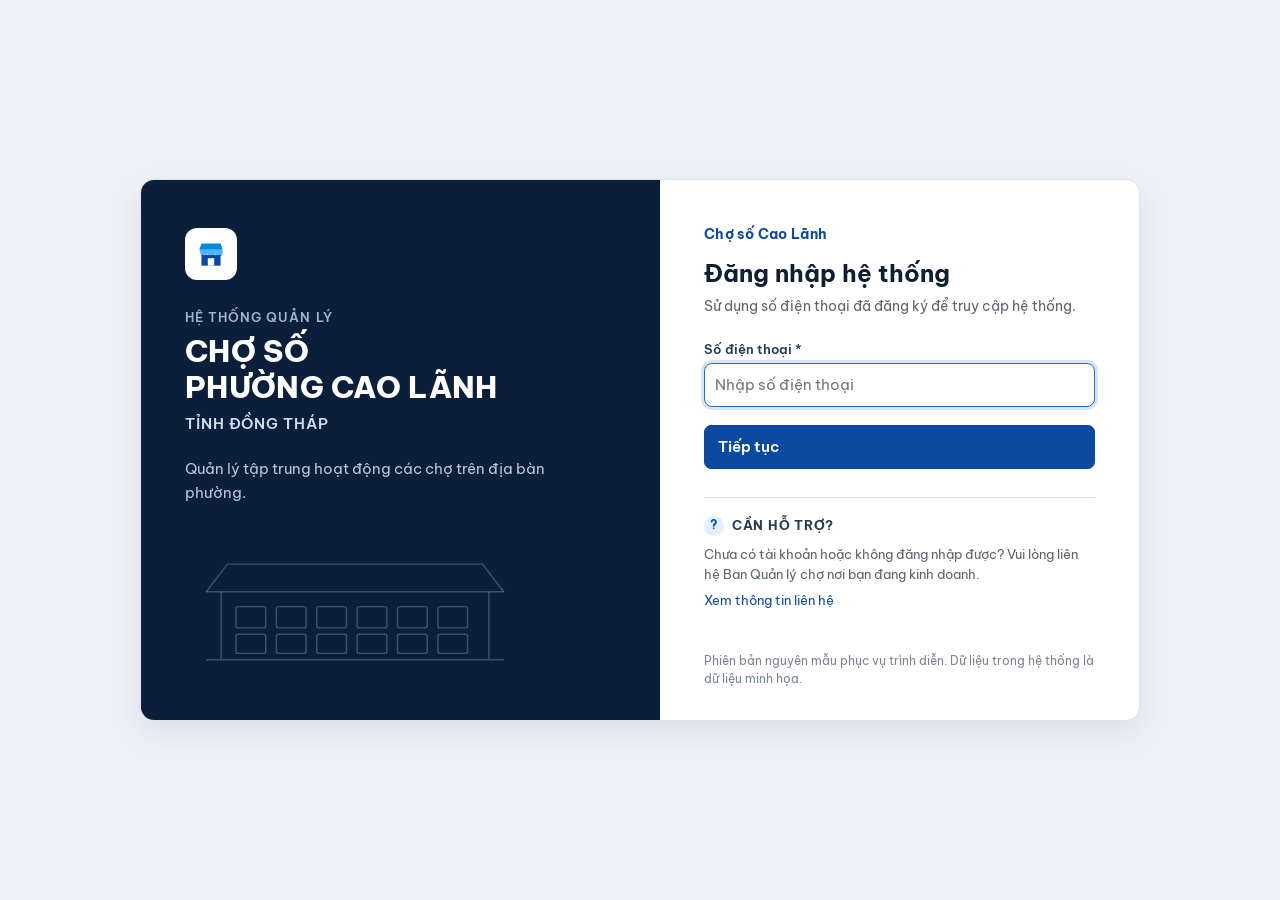
==== frontend/index.html @ 9e97146c "feat: simplify fee configuration and remove QD480 reference UI" ====
<!doctype html>
<html lang="vi">
<head>
  <meta charset="utf-8">
  <meta name="viewport" content="width=device-width, initial-scale=1">
  <title>Chợ số Cao Lãnh – Prototype</title>
  <meta name="description" content="Prototype Hệ thống quản lý chợ số phường Cao Lãnh, tỉnh Đồng Tháp (dữ liệu mẫu minh họa).">
  <link rel="preconnect" href="https://fonts.googleapis.com">
  <link rel="preconnect" href="https://fonts.gstatic.com" crossorigin>
  <link href="https://fonts.googleapis.com/css2?family=Be+Vietnam+Pro:wght@400;500;600;700;800&display=swap" rel="stylesheet">
  <link rel="stylesheet" href="styles.css?v=83">
  <link rel="icon" href="data:image/svg+xml,<svg xmlns='http://www.w3.org/2000/svg' viewBox='0 0 24 24' fill='none' stroke='%230b4a9e' stroke-width='2'><path d='M3 10h18M5 10v10h14V10M4 4h16l1 6H3l1-6Z'/></svg>">
</head>
<body>
  <div class="demo-banner">
    <span><b>PROTOTYPE</b> · Hệ thống quản lý chợ số phường Cao Lãnh · Toàn bộ tên, số tiền, số sạp là <b>dữ liệu mẫu minh họa</b>, chưa phải số liệu chính thức</span>
    <button type="button" data-act="guide">Hướng dẫn xem</button>
  </div>
  <div class="app">
    <aside class="sidebar" id="sidebar">
      <div class="brand">
        <div class="brand-logo">
          <svg width="26" height="26" viewBox="0 0 32 32" aria-hidden="true"><path d="M5 12l2-6h18l2 6z" fill="#0089df"/><path d="M5 12h22v3a3.5 3.5 0 0 1-7 0 3.5 3.5 0 0 1-7 0 3.5 3.5 0 0 1-7 0z" fill="#4fb3ff"/><path d="M7 17v10h18V17" fill="#0b4a9e"/><rect x="13" y="20" width="6" height="7" fill="#fff"/></svg>
        </div>
        <div>
          <div class="brand-title">Chợ số Cao Lãnh</div>
          <div class="brand-sub">UBND phường Cao Lãnh</div>
        </div>
      </div>
      <nav class="nav" id="nav"></nav>
      <div class="sidebar-foot">Giải pháp quản lý chợ số<br>Phường Cao Lãnh, tỉnh Đồng Tháp</div>
    </aside>
    <div class="main">
      <header class="topbar">
        <button class="btn menu-toggle" type="button" data-act="menu" aria-label="Mở menu"><svg class="ui-icon" viewBox="0 0 24 24" fill="none" stroke="currentColor" stroke-width="1.8" aria-hidden="true"><path d="M4 6h16M4 12h16M4 18h16"/></svg></button>
        <h1 id="page-title">Tổng quan</h1>
        <div class="row" style="align-items:center">
          <span class="label-sm" id="account-mode-label">Tài khoản demo</span>
          <div id="personal-notification-host"></div>
          <div class="row" id="role-seg" style="gap:10px"></div>
          <span class="small muted" id="active-role-label"></span>
        </div>
        <div class="row" id="market-wrap">
          <span class="label-sm">Chợ</span>
          <div class="seg" id="market-seg"></div>
        </div>
      </header>
      <main class="content" id="view"></main>
    </div>
  </div>
  <div id="auth-root"></div>
  <div id="modal-root"></div>
  <div class="toasts" id="toasts"></div>
  <script src="data.js?v=74"></script>
  <script src="src/app/state.js?v=74"></script>
  <script src="src/shared/utils/format.js?v=74"></script>
  <script src="src/shared/ui/icons.js?v=74"></script>
  <script src="src/shared/ui/table.js?v=74"></script>
  <script src="src/shared/ui/overlays.js?v=74"></script>
  <script src="src/shared/ui/pending-work.js?v=74"></script>
  <script src="src/shared/ui/graphics.js?v=74"></script>
  <script src="src/app/bootstrap.js?v=74"></script>
  <script src="src/shared/data/store.js?v=74"></script>
  <script src="src/shared/data/audit.js?v=74"></script>
  <script src="src/shared/data/repository.js?v=74"></script>
  <script src="src/shared/authz/permissions.js?v=77"></script>
  <script src="src/shared/authz/guards.js?v=74"></script>
  <script src="src/mocks/accounts.seed.js?v=74"></script>
  <script src="src/features/accounts/store.js?v=74"></script>
  <script src="src/features/finance/bank-accounts/store.js?v=74"></script>
  <script src="src/features/fee-config/store.js?v=75"></script>
  <script src="src/features/markets/store.js?v=74"></script>
  <script src="src/features/markets/repository.js?v=74"></script>
  <script src="src/features/markets/service.js?v=74"></script>
  <script src="src/features/traders/repository.js?v=74"></script>
  <script src="src/features/traders/service.js?v=75"></script>
  <script src="src/features/traders/identity-ocr.js?v=74"></script>
  <script src="src/features/traders/identity-ocr-demo.js?v=74"></script>
  <script src="src/features/business-points/repository.js?v=74"></script>
  <script src="src/features/business-points/service.js?v=75"></script>
  <script src="src/features/business-points/format.js?v=74"></script>
  <script src="src/features/business-points/collectors.js?v=74"></script>
  <script src="src/features/contracts/repository.js?v=74"></script>
  <script src="src/features/contracts/service.js?v=79"></script>
  <script src="src/features/lifecycle/service.js?v=75"></script>
  <script src="src/features/accounts/repository.js?v=74"></script>
  <script src="src/features/accounts/service.js?v=74"></script>
  <script src="src/features/finance/repository.js?v=74"></script>
  <script src="src/features/finance/service.js?v=74"></script>
  <script src="src/features/finance/market-period.js?v=82"></script>
  <script src="src/features/finance/receipt.js?v=74"></script>
  <script src="src/features/markets/page.js?v=74"></script>
  <script src="src/features/market-layout/store.js?v=74"></script>
  <script src="src/vendor/xlsx.full.min.js?v=0.18.5"></script>
  <script src="src/features/market-layout/excel-import.js?v=74"></script>
  <script src="src/features/market-layout/diagram.js?v=75"></script>
  <script src="src/features/market-layout/page.js?v=74"></script>
  <script src="src/features/business-points/panel.js?v=75"></script>
  <script src="src/features/business-points/page.js?v=76"></script>
  <script src="src/features/traders/page.js?v=76"></script>
  <script src="src/features/traders/create.js?v=74"></script>
  <script src="src/features/traders/profile-workspace.js?v=3"></script>
  <script src="src/features/traders/vehicles.js?v=74"></script>
  <script src="src/features/contracts/workspace.js?v=79"></script>
  <script src="src/features/finance/billing.js?v=83"></script>
  <script src="src/features/finance/page.js?v=84"></script>
  <script src="src/features/finance/period-monitoring.js?v=74"></script>
  <script src="src/features/access-control/page.js?v=75"></script>
  <script src="src/app/settings.js?v=74"></script>
  <script src="src/features/fee-config/page.js?v=74"></script>
  <script src="src/features/fee-config/market-config.js?v=77"></script>
  <script src="src/features/fee-config/reference-policy.js?v=74"></script>
  <script src="src/features/accounts/trader-account.js?v=74"></script>
  <script src="src/features/accounts/page.js?v=74"></script>
  <script src="src/features/accounts/profile.js?v=74"></script>
  <script src="src/features/staff-assignment/service.js?v=74"></script>
  <script src="src/features/finance/bank-accounts/page.js?v=74"></script>
  <script src="src/features/complaints/page.js?v=74"></script>
  <script src="src/features/notifications/page.js?v=83"></script>
  <script src="src/features/personal-notifications/index.js?v=74"></script>
  <script src="src/mocks/reset.js?v=74"></script>
  <script src="src/features/assets/page.js?v=74"></script>
  <script src="src/features/reports/state-forms.js?v=74"></script>
  <script src="src/features/reports/page.js?v=74"></script>
  <script src="src/features/reports/dashboard.js?v=74"></script>
  <script src="src/features/trader-portal/page.js?v=76"></script>
  <script src="src/features/trader-portal/login.js?v=74"></script>
  <script src="src/app/auth.js?v=74"></script>
</body>
</html>
---- frontend/styles.css ----
:root {
  --bg: #f4f6f9;
  --surface: #ffffff;
  --surface-2: #f5f8fc;
  --ink: #0f1e32;
  --ink-2: #2a3a52;
  --muted: #5c646f;
  --line: #dbe2e9;
  --brand: #0b4a9e;
  --brand-2: #1f6fd0;
  --brand-soft: #e3efff;
  --accent: #0089df;
  --accent-soft: #dcefff;
  --ok: #20a04e;
  --warn: #d97706;
  --warn-soft: #fff1e3;
  --danger: #df2225;
  --danger-soft: #fde8e8;
  --purple: #7c54cd;
  --radius: 10px;
  --shadow: 0 1px 2px rgba(15, 30, 50, .06), 0 2px 8px rgba(15, 30, 50, .05);
  /* Typography scale chuẩn — xem GLOBAL_TYPOGRAPHY_NORMALIZATION_REPORT.md. Mọi font-size trong CSS
     (và inline style JS khi cần) PHẢI dùng 1 trong các token dưới đây, không tự khai px riêng lẻ,
     để sau này đổi typography chỉ cần sửa đúng 1 chỗ. */
  --font-size-xs: 12px;   /* badge/chip, số trong ô sơ đồ, caption nhỏ */
  --font-size-sm: 13px;   /* secondary/meta/help text, thead bảng, nhãn form */
  --font-size-base: 14px; /* body mặc định, nav, button, input, table, nội dung card */
  --font-size-md: 16px;   /* section/card title — font-weight 600/700 */
  --font-size-lg: 20px;   /* page title — font-weight 700; số tổng nổi bật trong 1 dòng */
  --font-size-kpi: 24px;  /* số KPI thật sự cần nhấn mạnh — font-weight 700+ */
  --line-height-base: 1.45;
  --line-height-title: 1.35; /* section title 16px/600 */
  --line-height-meta: 1.4;   /* tên đối tượng 14px/600 và meta/caption 12px */
  font-family: "Be Vietnam Pro", "Segoe UI", Roboto, Arial, sans-serif;
  color: var(--ink);
  font-size: var(--font-size-base);
  line-height: var(--line-height-base);
}

* { box-sizing: border-box; }
html, body { margin: 0; background: var(--bg); }
body { min-height: 100vh; }
button, input, select, textarea { font: inherit; color: inherit; }
a { color: var(--brand-2); }
h1, h2, h3, h4 { margin: 0; line-height: 1.3; }
table { border-collapse: collapse; width: 100%; }

/* ---------- Khung ---------- */
.demo-banner {
  background: #0d2e55; color: #cfe0f5; font-size: var(--font-size-sm); padding: 6px 16px;
  display: flex; gap: 12px; align-items: center; justify-content: center; flex-wrap: wrap; text-align: center;
}
.demo-banner b { color: #fff; }
.demo-banner button { background: transparent; border: 1px solid #4a6f9c; color: #cfe0f5; border-radius: 6px; padding: 2px 10px; cursor: pointer; font-size: var(--font-size-xs); }

.app { display: grid; grid-template-columns: 248px 1fr; min-height: calc(100vh - 31px); }
.sidebar { background: var(--brand); color: #dbe3ee; display: flex; flex-direction: column; position: sticky; top: 0; height: 100vh; overflow-y: auto; }
.brand { padding: 18px 18px 14px; border-bottom: 1px solid rgba(255,255,255,.1); display: flex; gap: 10px; align-items: center; }
.brand-logo { width: 38px; height: 38px; border-radius: 10px; background: #fff; display: grid; place-items: center; flex: none; }
.brand-title { font-weight: 700; font-size: var(--font-size-md); color: #fff; }
.brand-sub { font-size: var(--font-size-xs); opacity: .75; }
.nav { padding: 10px 8px 20px; display: flex; flex-direction: column; gap: 1px; }
/* Section heading sidebar (nhóm menu lớn "ĐIỀU HÀNH"/"TÀI CHÍNH"/... và nhãn phụ trong nhóm như
   "Hạ tầng chợ") — cùng nằm trong dải 12–13px theo chuẩn typography, chỉ khác cấp bậc bằng weight/
   opacity/thụt lề (giữ nguyên), không còn lệch nhau tới 11px/10.5px như trước. */
.nav-group { font-size: var(--font-size-sm); text-transform: uppercase; letter-spacing: .06em; opacity: .55; padding: 14px 12px 6px; }
.nav-subgroup { font-size: var(--font-size-xs); text-transform: uppercase; letter-spacing: .06em; opacity: .4; padding: 8px 12px 4px 22px; }
.nav a { display: flex; align-items: center; gap: 10px; padding: 8px 12px; border-radius: 8px; color: #dbe3ee; text-decoration: none; font-size: var(--font-size-base); }
.nav a:hover { background: rgba(255,255,255,.08); }
.nav a.active { background: #fff; color: var(--brand); font-weight: 600; }
.nav a .ico { width: 18px; text-align: center; opacity: .9; line-height: 1; }
.nav .badge { margin-left: auto; background: var(--accent); color: #fff; border-radius: 99px; font-size: var(--font-size-xs); padding: 0 7px; line-height: 18px; }
.nav .tech-work-nav { position: relative; display: grid; gap: 3px; margin: 2px 0 4px 10px; padding-left: 10px; }
.nav .tech-work-nav::before { content: ''; position: absolute; left: 0; top: 8px; bottom: 8px; width: 1px; background: rgba(207, 224, 245, .18); }
.nav .tech-work-nav a { min-height: 38px; padding: 7px 9px; gap: 9px; color: #c7d7ea; border: 1px solid transparent; border-radius: 8px; font-weight: 500; }
.nav .tech-work-nav a:hover { background: rgba(255,255,255,.06); color: #fff; }
.nav .tech-work-nav a.active { background: rgba(0, 137, 223, .18); border-color: rgba(79, 179, 255, .34); color: #fff; box-shadow: inset 3px 0 0 var(--accent); font-weight: 650; }
.nav .tech-work-nav .ico { width: 22px; height: 22px; display: grid; place-items: center; border-radius: 6px; background: rgba(255,255,255,.07); color: #9ec7ef; opacity: 1; flex: none; }
.nav .tech-work-nav a.active .ico { background: rgba(255,255,255,.14); color: #fff; }
.nav .tech-work-nav .ico .ui-icon { width: 15px; height: 15px; }
.nav .tech-work-nav .nav-label { min-width: 0; flex: 1; overflow: hidden; text-overflow: ellipsis; white-space: nowrap; }
.nav .tech-work-nav .badge { min-width: 24px; height: 22px; padding: 0 7px; display: inline-flex; align-items: center; justify-content: center; background: #e8f3ff; color: #075ca8; border: 1px solid rgba(148, 195, 239, .55); font-weight: 750; line-height: 1; }
.nav .tech-work-nav a.active .badge { background: #fff; color: var(--brand); border-color: transparent; }
.sidebar-foot { margin-top: auto; padding: 14px 18px; font-size: var(--font-size-xs); opacity: .7; border-top: 1px solid rgba(255,255,255,.1); }

.main { min-width: 0; display: flex; flex-direction: column; }
.topbar {
  background: var(--surface); border-bottom: 1px solid var(--line); padding: 10px 24px;
  display: flex; gap: 12px; align-items: center; flex-wrap: wrap; position: sticky; top: 0; z-index: 20;
}
.topbar h1 { font-size: var(--font-size-lg); font-weight: 700; margin-right: auto; }
.seg { display: inline-flex; background: var(--surface-2); border: 1px solid var(--line); border-radius: 9px; padding: 3px; gap: 2px; flex-wrap: wrap; }
.seg button { border: 0; background: transparent; padding: 5px 11px; border-radius: 7px; cursor: pointer; font-size: var(--font-size-base); color: var(--ink-2); white-space: nowrap; }
.seg button.on { background: var(--brand); color: #fff; }
.label-sm { font-size: var(--font-size-sm); color: var(--muted); margin-right: 4px; }
.content { padding: 20px 24px 48px; display: flex; flex-direction: column; gap: 18px; }
.menu-toggle { display: none; }

/* ---------- Thành phần ---------- */
.card { background: var(--surface); border: 1px solid var(--line); border-radius: var(--radius); box-shadow: var(--shadow); }
.card-h { padding: 14px 16px 10px; display: flex; align-items: center; gap: 10px; flex-wrap: wrap; }
.card-h h3 { font-size: var(--font-size-md); font-weight: 700; margin-right: auto; }
.card-b { padding: 4px 16px 16px; }
.muted { color: var(--muted); }
.small { font-size: var(--font-size-sm); }
.grid { display: grid; gap: 16px; }
.g2 { grid-template-columns: repeat(2, minmax(0, 1fr)); }
.g3 { grid-template-columns: repeat(3, minmax(0, 1fr)); }
.g4 { grid-template-columns: repeat(5, minmax(0, 1fr)); }

.g-main { grid-template-columns: minmax(0, 1.65fr) minmax(0, 1fr); }
.kpis { display: grid; grid-template-columns: repeat(4, minmax(0, 1fr)); gap: 14px; }
.asset-kpis { grid-template-columns: repeat(5, minmax(0, 1fr)); }
.filters { display: flex; gap: 8px; flex-wrap: wrap; align-items: center; }
.filters .input { min-width: 150px; flex: 1 1 160px; }
.asset-tabs { max-width: 100%; overflow-x: auto; flex-wrap: nowrap; }
.asset-images { display: grid; grid-template-columns: repeat(auto-fill, minmax(140px, 1fr)); gap: 10px; }
.asset-image { min-height: 90px; border: 1px dashed var(--line); border-radius: 10px; background: var(--surface-2); display: grid; place-items: center; text-align: center; padding: 10px; }
/* Tài sản chợ: scope riêng, không thay đổi bảng ở các màn khác. */
.asset-table-card { overflow: hidden; }
.asset-table-head { min-height: 50px; padding: 12px 16px; align-items: center; }
.asset-table-head h3 { margin: 0; }
.asset-table-head .small { margin-left: auto; white-space: nowrap; }
.asset-table-wrap { overflow-x: auto; }
.asset-table { width: 100%; min-width: 920px; table-layout: fixed; border-collapse: collapse; }
.asset-table .asset-col-code { width: 13%; }
.asset-table .asset-col-name { width: 20%; }
.asset-table .asset-col-category { width: 11%; }
.asset-table .asset-col-location { width: 22%; }
.asset-table .asset-col-status { width: 13%; }
.asset-table .asset-col-incidents { width: 13%; }
.asset-table .asset-col-actions { width: 8%; }
.asset-table th { padding: 10px 12px; background: var(--surface-2); color: var(--ink-2); font-weight: 600; font-size: var(--font-size-sm); line-height: 1.2; vertical-align: middle; border-bottom: 1px solid var(--line); text-align: left; white-space: nowrap; }
.asset-table td { height: 46px; padding: 8px 12px; vertical-align: middle; border-bottom: 1px solid var(--line); color: var(--ink); }
.asset-table tbody tr:last-child td { border-bottom: 0; }
.asset-table-row { cursor: pointer; transition: background .12s ease; }
.asset-table-row:hover { background: #f7faff; }
.asset-table .asset-code { font-weight: 600; white-space: nowrap; }
.asset-table .asset-ellipsis { overflow: hidden; text-overflow: ellipsis; white-space: nowrap; }
.asset-table .asset-cell-center { text-align: center; }
.asset-table .tag { min-width: 86px; min-height: 24px; justify-content: center; padding: 3px 8px; }
.asset-table .asset-incident { min-width: 0; }
.asset-table .asset-view-btn { min-width: 48px; height: 28px; padding: 3px 10px; }
.asset-loc { display: grid; min-width: 0; line-height: 1.3; }
.asset-loc b, .asset-loc span { overflow: hidden; text-overflow: ellipsis; white-space: nowrap; }
.asset-loc b { font-weight: 600; }
.asset-loc-form { margin-top: 12px; }
.asset-loc-title { display: block; margin-bottom: 6px; font-weight: 600; }
.asset-loc-legacy { margin-bottom: 8px; }
.kpi { padding: 14px 16px; }
.kpi .k-label { font-size: var(--font-size-sm); color: var(--muted); }
.kpi .k-value { font-size: var(--font-size-kpi); font-weight: 700; margin-top: 4px; font-variant-numeric: tabular-nums; }
.kpi .k-sub { font-size: var(--font-size-xs); color: var(--muted); margin-top: 2px; }
.kpi .k-sub.up { color: var(--ok); }
.kpi .k-sub.down { color: var(--danger); }
.bar-mini { height: 6px; background: var(--line); border-radius: 99px; overflow: hidden; margin-top: 8px; }
.bar-mini > i { display: block; height: 100%; background: var(--brand-2); border-radius: 99px; }

.btn { border: 1px solid var(--line); background: var(--surface); padding: 7px 13px; border-radius: 8px; cursor: pointer; font-size: var(--font-size-base); display: inline-flex; gap: 6px; align-items: center; white-space: nowrap; }
.btn:hover { border-color: #b8c4d3; }
.btn.primary { background: var(--brand); border-color: var(--brand); color: #fff; }
.btn.primary:hover { background: #08397a; }
.btn.accent { background: var(--accent); border-color: var(--accent); color: #fff; }
.btn.danger { color: var(--danger); border-color: #f3c2c2; }
.btn.sm { padding: 4px 9px; font-size: var(--font-size-sm); }
.btn:disabled { opacity: .5; cursor: not-allowed; }
.row { display: flex; gap: 8px; align-items: center; flex-wrap: wrap; }
.spacer { flex: 1; }
.input, select.input, textarea.input { border: 1px solid var(--line); background: #fff; border-radius: 8px; padding: 7px 10px; font-size: var(--font-size-base); min-width: 0; }
.input:focus { outline: 2px solid #9cc4f0; border-color: var(--brand-2); }
.field { display: flex; flex-direction: column; gap: 4px; }
.field label { font-size: var(--font-size-sm); color: var(--muted); }
.field .input { width: 100%; max-width: 100%; }
select.input { max-width: 100%; text-overflow: ellipsis; }
.grid > *, .mini-wrap > *, .kpis > * { min-width: 0; }
.form-grid { display: grid; grid-template-columns: 1fr 1fr; gap: 12px; }

.tbl-wrap { overflow-x: auto; }
.tbl th { text-align: left; font-size: var(--font-size-sm); color: var(--muted); font-weight: 600; padding: 8px 10px; border-bottom: 1px solid var(--line); background: var(--surface-2); white-space: nowrap; }
.tbl td { padding: 8px 10px; border-bottom: 1px solid #eef2f7; vertical-align: middle; font-size: var(--font-size-base); }
.cash-reconcile-kpis .card { min-height: 82px; }
.cash-reconcile-filters { gap: 8px; flex-wrap: wrap; }
.cash-reconcile-filters .input { min-width: 180px; flex: 1 1 190px; }
.cash-reconcile-list .tbl-wrap, .cash-reconcile-receipts .tbl-wrap { width: 100%; overflow-x: auto; }
.cash-reconcile-list .tbl { min-width: 1540px; }
.cash-reconcile-receipts .tbl { min-width: 1060px; }
.cash-reconcile-list .tbl th + th, .cash-reconcile-list .tbl td + td,
.cash-reconcile-receipts .tbl th + th, .cash-reconcile-receipts .tbl td + td { border-left: 1px solid #f0f3f7; }
.cash-reconcile-list .tbl td, .cash-reconcile-receipts .tbl td { vertical-align: top; }
.cash-reconcile-diff { color: #a8493f; font-weight: 650; }
.period-reconcile-filters { gap: 8px; flex-wrap: wrap; }
.period-reconcile-filters .input { min-width: 190px; flex: 1 1 210px; }
.period-reconcile-kpis .card { min-height: 82px; }
.period-reconcile-page > .card:last-child .tbl-wrap { overflow-x: auto; }
.period-reconcile-page > .card:last-child .tbl { min-width: 1260px; }
.period-reconcile-progress { display: grid; gap: 8px; max-width: 720px; }
.period-reconcile-progress-bar { height: 10px; border-radius: 999px; background: var(--surface-2); overflow: hidden; border: 1px solid var(--line); }
.period-reconcile-progress-bar i { display: block; height: 100%; background: #4d8bd6; border-radius: inherit; }
.period-reconcile-detail .tbl-wrap { overflow-x: auto; }
.period-reconcile-detail .tbl { min-width: 980px; }
.modal.wide:has(.cash-reconcile-modal) { width: min(1180px, 100%); }
.cash-reconcile-modal .modal-b { display: flex; flex-direction: column; gap: 18px; }
.cash-reconcile-section { padding-bottom: 16px; border-bottom: 1px solid var(--line); }
.cash-reconcile-section:last-child { padding-bottom: 0; border-bottom: 0; }
.cash-reconcile-section > h4 { margin: 0 0 12px; font-size: var(--font-size-md); }
.cash-reconcile-facts { display: grid; grid-template-columns: minmax(0, 1fr); gap: 10px; margin: 0; }
.cash-reconcile-facts > div { min-width: 0; }
.cash-reconcile-facts dt { color: var(--muted); font-size: var(--font-size-sm); }
.cash-reconcile-facts dd { margin: 2px 0 0; overflow-wrap: anywhere; }
.cash-reconcile-inputs { display: grid; gap: 12px; max-width: 650px; margin-top: 16px; }
.cash-reconcile-inputs .field { margin: 0; }
.cash-reconcile-live-diff { display: flex; align-items: baseline; justify-content: space-between; gap: 16px; padding: 10px 12px; border: 1px solid var(--line); border-radius: 8px; background: var(--surface-2); }
.cash-reconcile-live-diff output { font-weight: 700; font-variant-numeric: tabular-nums; }
@media (max-width: 680px) {
   .cash-reconcile-modal .modal-f { position: sticky; bottom: 0; background: #fff; }
}
.tbl tr.click { cursor: pointer; }
.tbl tr.click:hover td { background: #f3f7fc; }
.num { text-align: right; font-variant-numeric: tabular-nums; white-space: nowrap; }
.nowrap { white-space: nowrap; }

.tag { display: inline-flex; align-items: center; gap: 5px; font-size: var(--font-size-xs); padding: 2px 8px; border-radius: 99px; background: var(--surface-2); border: 1px solid var(--line); white-space: nowrap; }
.tag .dot { width: 8px; height: 8px; border-radius: 50%; }
.tag.ok { background: #e6f6ec; border-color: #bfe3cb; color: #167a3c; }
.tag.warn { background: var(--warn-soft); border-color: #f7cfa3; color: #9a4b0c; }

/* Trader vehicle registration + contract vehicle-fee snapshot (prototype V1). */
.vehicle-list{display:grid;gap:8px}.vehicle-row{display:flex;align-items:center;gap:10px;padding:10px 0;border-top:1px solid var(--line,#e8ecef)}.vehicle-row:first-child{border-top:0}.vehicle-row small{display:block;color:var(--muted,#667085);margin-top:2px}.vehicle-row.is-inactive{opacity:.62}.vehicle-icon{font-size:22px}

.tag.danger { background: var(--danger-soft); border-color: #f3c2c2; color: #b01c1e; }
.tag.info { background: var(--brand-soft); border-color: #bcd6f5; color: var(--brand); }
.tag.purple { background: #eee8fb; border-color: #d5c7f3; color: #5b3aa8; }

.note { border-left: 3px solid var(--warn); background: var(--warn-soft); padding: 9px 12px; border-radius: 6px; font-size: var(--font-size-sm); color: #7a3d0a; }
.note.info { border-color: var(--brand-2); background: var(--brand-soft); color: #123a78; }

.pager { display: flex; gap: 6px; align-items: center; justify-content: flex-end; padding-top: 10px; font-size: var(--font-size-sm); color: var(--muted); }

/* ---------- Sơ đồ mặt bằng ---------- */
.legend { display: flex; flex-wrap: wrap; gap: 8px; }
.legend button { border: 1px solid var(--line); background: #fff; border-radius: 99px; padding: 4px 10px; font-size: var(--font-size-sm); cursor: pointer; display: inline-flex; gap: 6px; align-items: center; }
.legend button.off { opacity: .4; }
.legend .sw { width: 12px; height: 12px; border-radius: 3px; }
.plan { display: flex; flex-direction: column; gap: 14px; }
.plan-section { border: 1px solid var(--line); border-radius: 10px; padding: 10px 12px 12px; background: var(--surface-2); }
/* Tên khu = nội dung nhận diện chính của mỗi section (tương đương 1 dòng/nhóm nội dung ở màn khác),
   nên dùng đúng scale "body/table text" (base) như mọi nơi khác trong hệ thống — KHÔNG hạ xuống sm
   chỉ vì đây là <h4> lồng trong card (typography audit hotfix mục 6, chỉ sửa đúng selector này,
   `.plan-section` chỉ dùng riêng cho màn Mặt bằng chợ, không ảnh hưởng màn khác). */
.plan-section h4 { font-size: var(--font-size-base); margin-bottom: 8px; display: flex; gap: 8px; align-items: baseline; flex-wrap: wrap; }
.plan-section h4 span { font-weight: 400; font-size: var(--font-size-xs); color: var(--muted); }
.plan-row { display: flex; align-items: center; gap: 6px; margin-top: 5px; }
.plan-row .rl { width: 18px; font-size: var(--font-size-xs); color: var(--muted); font-weight: 600; flex: none; }
/* minmax nâng từ 26px → 46px (MINI_APP_SPLIT_AND_FLOORPLAN_CODE_REPORT.md mục "Sơ đồ"): đủ chỗ cho
   mã điểm thật (vd "KA-A01", "RC-A01") thay vì số thứ tự 1 chữ số như trước — .cells vẫn overflow-x
   auto sẵn có nên hàng nào vượt bề rộng khả dụng tự cuộn ngang, không phá layout/kích thước khu. */
.cells { display: grid; grid-template-columns: repeat(var(--n), minmax(46px, 1fr)); gap: 4px; flex: 1; min-width: 0; overflow-x: auto; padding-bottom: 2px; }

.pending-summary { display: flex; align-items: center; gap: 12px; margin-bottom: 14px; padding: 12px 14px; border-color: #dbe4ee; background: #fff; }
.pending-summary-count { display: grid; place-items: center; min-width: 46px; height: 46px; padding: 0 8px; border-radius: 8px; background: #f2f5f8; color: #344b63; font-size: 22px; font-weight: 700; }
.pending-summary-copy { min-width: 0; }.pending-summary-copy h3 { margin: 0 0 3px; font-size: var(--font-size-sm); text-transform: uppercase; letter-spacing: .02em; color: #536174; }.pending-summary-copy b { display: block; font-size: var(--font-size-base); }
.pending-worklist { display: grid; grid-template-rows: auto auto minmax(0, 1fr) auto; gap: 10px; max-height: min(70vh, 680px); }
.pending-worklist-meta { color: var(--muted); font-size: var(--font-size-sm); }.pending-worklist-search { width: 100%; }.pending-worklist-rows { overflow: auto; border-top: 1px solid #e8edf2; border-bottom: 1px solid #e8edf2; }
.pending-work-row { display: flex; align-items: center; justify-content: space-between; gap: 14px; padding: 10px 2px; border-bottom: 1px solid #edf1f5; }.pending-work-row:last-child { border-bottom: 0; }.pending-work-row b { display: block; margin-bottom: 2px; }.pending-work-pager { margin: 0; }
/* Contract form point picker ("Chọn điểm khả dụng") + Mặt bằng "Tình trạng tại ngày". */

/* Header Mặt bằng: trái = tên màn + chợ; phải = ngữ cảnh tình trạng (ngày + chip trạng thái của ngày đó). */
.mb-status-context { flex: 0 1 auto; margin-left: auto; min-width: 0; max-width: 100%; display: flex; flex-direction: column; align-items: flex-end; gap: 8px; }
.mb-status-context .mb-summary { justify-content: flex-end; }
.mb-status-date { display: flex; align-items: center; gap: 8px; flex-wrap: wrap; justify-content: flex-end; }.mb-status-date label { display: inline-flex; align-items: center; gap: 8px; font-size: var(--font-size-base); color: var(--ink-2); font-weight: 400; }.mb-status-date .input { width: auto; }
@media (max-width: 760px) { .mb-status-context { margin-left: 0; flex-basis: 100%; align-items: flex-start; } .mb-status-context .mb-summary, .mb-status-date { justify-content: flex-start; } }

.tt-contract-row .tag { flex: none; }

/* Popup Tạo hợp đồng: một thang chữ thống nhất (section = md/700, nhãn = sm/600, nhập liệu/nội dung = base,
 * mô tả = sm/muted/1.5) và khoảng cách đều giữa các mục A–E. */

@media (max-width: 680px) {  .pending-summary, .pending-work-row { align-items: flex-start; flex-direction: column; } .pending-summary .btn, .pending-work-row .btn { width: 100%; } .pending-worklist { max-height: 68vh; } }
.card, .card-b, .plan-section { min-width: 0; }
.g-report { grid-template-columns: minmax(200px, 260px) minmax(0, 1fr); align-items: start; }
@media (max-width: 860px) { .g-report { grid-template-columns: 1fr; } }
.cell {
  height: 34px; border-radius: 5px; border: 1px solid rgba(0,0,0,.08); cursor: pointer; font-size: var(--font-size-xs); font-weight: 600;
  color: #fff; display: grid; place-items: center; padding: 0 3px; min-width: 46px; transition: transform .08s;
  white-space: nowrap; overflow: hidden; text-overflow: ellipsis;
}
.cell:hover { transform: translateY(-1px); box-shadow: 0 2px 6px rgba(0,0,0,.18); }
.cell.s-thue { background: #20a04e; }
.cell.s-no { background: #df2225; }
.cell.s-ngung { background: #e0a526; }
.cell.s-tranhchap { background: #7c54cd; }
.cell.s-trong { background: #fff; color: #8b95a3; border: 1.5px dashed #b8c4d3; }
.cell.dim { opacity: .15; }
.cell.sel { outline: 3px solid #111; outline-offset: 1px; }
.cell.kiot { height: 42px; }
.aisle { height: 10px; border-bottom: 1px dashed #cbd5e1; margin: 2px 24px 6px; }
.parking { border: 1px dashed #b8c4d3; border-radius: 10px; padding: 26px; text-align: center; color: var(--muted); background: repeating-linear-gradient(45deg, #f7f9fc, #f7f9fc 10px, #eef2f7 10px, #eef2f7 20px); }

.detail h3 { font-size: var(--font-size-md); }
.kv { display: grid; grid-template-columns: 128px 1fr; gap: 6px 10px; font-size: var(--font-size-sm); }
.kv dt { color: var(--muted); }
.kv dd { margin: 0; }
.divider { height: 1px; background: var(--line); margin: 12px 0; }
.empty { padding: 30px 12px; text-align: center; color: var(--muted); }

/* ---------- Kanban ---------- */
.kanban { display: grid; grid-template-columns: repeat(6, minmax(190px, 1fr)); gap: 10px; overflow-x: auto; padding-bottom: 6px; }
.kcol { background: var(--surface-2); border: 1px solid var(--line); border-radius: 10px; padding: 8px; min-height: 180px; }
.kcol h4 { font-size: var(--font-size-sm); padding: 4px 4px 8px; display: flex; justify-content: space-between; }
.kcard { background: #fff; border: 1px solid var(--line); border-radius: 8px; padding: 9px 10px; margin-bottom: 8px; cursor: pointer; font-size: var(--font-size-sm); box-shadow: var(--shadow); }
.kcard:hover { border-color: #9db4d1; }
.kcard .t { font-weight: 600; margin: 4px 0; font-size: var(--font-size-sm); }
.kcard.late { border-left: 3px solid var(--danger); }
.inc-summary-line { display: flex; align-items: center; gap: 10px; flex-wrap: wrap; margin-top: 5px; color: var(--ink-2); font-size: var(--font-size-sm); }
.inc-summary-line i { width: 1px; height: 14px; background: var(--line); }
.inc-page-head { align-items: flex-start; }
.inc-page-head p { margin-top: 6px; }
.inc-board-card > .card-h { align-items: flex-start; }
.inc-board-card > .card-h .inc-function-nav { flex: 1 1 100%; margin-top: 4px; }
.inc-board-top { display: flex; align-items: center; gap: 10px; margin-bottom: 12px; flex-wrap: wrap; }
.inc-board-search { width: min(320px, 100%); flex: 1 1 260px; }
.inc-board-search .input { width: 100%; height: 38px; }
.inc-quick-filters { display: flex; gap: 6px; flex-wrap: wrap; }
.inc-quick-filters button { border: 1px solid var(--line); background: #fff; color: var(--ink-2); border-radius: 8px; padding: 7px 10px; cursor: pointer; font-size: var(--font-size-sm); }
.inc-quick-filters button:hover, .inc-quick-filters button.on { border-color: rgba(0, 137, 223, .34); background: var(--brand-soft); color: var(--brand); }
.inc-tech-filter-top { margin-bottom: 8px; }
.inc-tech-filters { display: grid; gap: 8px; margin-bottom: 12px; padding: 10px; border: 1px solid var(--line); border-radius: 8px; background: var(--surface-2); }
.inc-tech-status-filters button b { margin-left: 5px; color: inherit; font-size: var(--font-size-xs); opacity: .75; }
.inc-tech-filter-fields { display: grid; grid-template-columns: minmax(180px, 260px) minmax(180px, 1fr) auto; gap: 8px; align-items: center; }
.inc-filter-panel { display: grid; grid-template-columns: repeat(4, minmax(140px, 1fr)); gap: 8px; margin: 0 0 12px; padding: 10px; border: 1px solid var(--line); border-radius: 8px; background: var(--surface-2); }
.inc-board-people { display: flex; align-items: center; gap: 0; min-height: 32px; }
.inc-avatar { width: 28px; height: 28px; display: inline-grid; place-items: center; border-radius: 50%; border: 2px solid #fff; background: var(--brand-soft); color: var(--brand); font-size: var(--font-size-xs); font-weight: 800; margin-left: -6px; box-shadow: 0 1px 2px rgba(15,30,50,.14); }
.inc-avatar:first-child { margin-left: 0; }
.inc-board-meta { display: flex; align-items: center; gap: 8px; }
.inc-jira-board { grid-template-columns: repeat(4, minmax(260px, 1fr)); align-items: stretch; gap: 12px; min-height: calc(100vh - 290px); overflow-x: auto; padding-bottom: 8px; }
.inc-jira-col { display: flex; flex-direction: column; gap: 8px; min-height: calc(100vh - 300px); max-height: calc(100vh - 300px); overflow-y: auto; scrollbar-width: thin; padding: 10px; background: var(--surface-2); border: 1px solid var(--line); border-radius: 8px; box-shadow: none; }
.inc-jira-col.drag-over { outline: 2px solid var(--accent); outline-offset: -2px; background: var(--brand-soft); }
.inc-jira-col h4 { position: sticky; top: 0; z-index: 1; margin: -10px -10px 0; padding: 12px 14px 10px; background: var(--surface-2); color: var(--ink-2); border-bottom: 1px solid var(--line); text-transform: uppercase; letter-spacing: 0; font-size: var(--font-size-xs); font-weight: 800; display: flex; justify-content: space-between; }
.inc-jira-col h4 b { color: var(--muted); font-size: var(--font-size-xs); }
.inc-jira-card { position: relative; display: grid; gap: 8px; margin-bottom: 0; box-shadow: 0 1px 2px rgba(15,30,50,.08); border: 1px solid var(--line); border-radius: 8px; cursor: pointer; padding: 12px 12px 10px; background: #fff; transition: border-color .12s ease, box-shadow .12s ease, transform .12s ease; }
.inc-jira-card:hover { border-color: var(--brand-2); box-shadow: 0 5px 14px rgba(15,30,50,.12); }
.inc-jira-card.dragging { opacity: .62; transform: rotate(.5deg); }
.inc-jira-card[draggable="true"] { cursor: grab; }
.inc-jira-card[draggable="true"]:active { cursor: grabbing; }
.inc-card-title { padding-right: 22px; color: var(--ink); font-size: var(--font-size-base); font-weight: 650; line-height: 1.35; overflow-wrap: anywhere; }
.inc-card-tags { display: flex; align-items: center; gap: 8px; color: var(--muted); font-size: var(--font-size-xs); font-weight: 600; }
.inc-chip { display: inline-flex; align-items: center; max-width: 100%; min-height: 22px; padding: 2px 8px; border: 1px solid var(--line); border-radius: 99px; background: var(--surface-2); color: var(--muted); font-weight: 700; line-height: 1.3; white-space: nowrap; }
.inc-chip.info { background: #e3efff; border-color: #bcd6f5; color: #0b4a9e; }
.inc-chip.ok { background: #e6f6ec; border-color: #bfe3cb; color: #167a3c; }
.inc-chip.warn { background: var(--warn-soft); border-color: #f7cfa3; color: #9a4b0c; }
.inc-chip.danger { background: var(--danger-soft); border-color: #f3c2c2; color: #b01c1e; }
.inc-chip.purple { background: #eee8fb; border-color: #d5c7f3; color: #5b3aa8; }
.inc-card-loc { color: var(--muted); font-size: var(--font-size-sm); line-height: 1.35; overflow: hidden; text-overflow: ellipsis; white-space: nowrap; }
.inc-card-bottom { display: flex; align-items: center; gap: 6px; min-width: 0; flex-wrap: wrap; }
.inc-code { display: inline-flex; align-items: center; gap: 5px; color: var(--muted); font-weight: 700; font-size: var(--font-size-xs); }
.inc-issue-icon { width: 18px; height: 18px; display: inline-grid; place-items: center; border-radius: 5px; color: #fff; line-height: 1; }
.inc-issue-icon .ui-icon { width: 12px; height: 12px; margin: 0; }
.inc-issue-icon.normal { background: var(--accent); }
.inc-issue-icon.urgent { background: var(--danger); }
.inc-issue-icon.escalated { background: var(--brand); }
.inc-pill { display: inline-flex; align-items: center; height: 20px; padding: 0 7px; border-radius: 10px; font-size: var(--font-size-xs); font-weight: 700; white-space: nowrap; }
.inc-pill.danger { background: var(--danger-soft); color: var(--danger); }
.inc-pill.purple { background: var(--brand-soft); color: var(--brand); }
.inc-card-source { color: var(--muted); font-size: var(--font-size-xs); max-width: 92px; overflow: hidden; text-overflow: ellipsis; white-space: nowrap; }
.inc-card-actions { display: flex; justify-content: flex-end; gap: 6px; margin-top: 4px; flex-wrap: wrap; }
.inc-card-actions .btn { min-height: 30px; }
.inc-inline { max-width: 100%; min-height: 24px; border: 0; border-radius: 99px; background: #eef3f8; color: #46576a; padding: 3px 8px; font-size: var(--font-size-xs); font-weight: 700; cursor: default; overflow: hidden; text-overflow: ellipsis; white-space: nowrap; }
.inc-inline.info { background: #e3efff; color: #0b4a9e; }
.inc-inline.ok { background: #e6f6ec; color: #167a3c; }
.inc-inline.warn { background: var(--warn-soft); color: #9a4b0c; }
.inc-inline.danger { background: var(--danger-soft); color: #b01c1e; }
.inc-inline.editable { cursor: pointer; background: var(--brand-soft); color: var(--brand); }
.inc-inline.editable:hover { background: var(--accent-soft); }
.inc-due { color: var(--muted); font-size: var(--font-size-xs); font-weight: 700; white-space: nowrap; }
.inc-due.danger { color: var(--danger); }
.inc-due.warn { color: var(--warn); }
.inc-assignee { border: 0; background: transparent; padding: 0; color: var(--muted); font-size: var(--font-size-xs); cursor: default; display: inline-flex; align-items: center; min-height: 28px; }
.inc-assignee.editable { cursor: pointer; }
.inc-assignee:not(:has(.inc-avatar)) { padding: 3px 7px; border-radius: 99px; background: #eef2f7; }
.inc-card-loc .ui-icon { width: 14px; height: 14px; margin-right: 4px; color: var(--brand); }
.inc-card-menu { position: absolute; top: 8px; right: 8px; width: 24px; height: 24px; border: 0; border-radius: 6px; background: transparent; color: var(--muted); cursor: pointer; opacity: 0; }
.inc-jira-card:hover .inc-card-menu { opacity: 1; }

/* ---------- Modal / drawer / toast ---------- */
.overlay { position: fixed; inset: 0; background: rgba(9, 27, 49, .5); display: grid; place-items: center; z-index: 100; padding: 16px; }
.modal { background: #fff; border-radius: 14px; width: min(620px, 100%); max-height: calc(100vh - 32px); overflow-y: auto; box-shadow: 0 20px 60px rgba(0,0,0,.25); }
.modal.wide { width: min(880px, 100%); }
.modal-h { padding: 16px 20px 10px; display: flex; align-items: center; gap: 10px; border-bottom: 1px solid var(--line); position: sticky; top: 0; background: #fff; }
.modal-h h3 { font-size: var(--font-size-md); font-weight: 700; margin-right: auto; }
.modal-b { padding: 16px 20px; }
.modal-f { padding: 12px 20px 16px; display: flex; gap: 8px; justify-content: flex-end; flex-wrap: wrap; border-top: 1px solid var(--line); }

/* Contract dossier detail follows the standard popup surface: one vertical flow,
   one neutral background, and borders only for grouping. */
.contract-detail-body { padding-top: 12px; }
.contract-detail-grid { display: grid; grid-template-columns: 1fr; gap: 12px; }
.contract-detail-section { border: 1px solid var(--line); border-radius: 9px; padding: 12px; background: #fff; min-width: 0; }
.contract-detail-section h4 { display: flex; align-items: center; gap: 7px; color: #183153; font-size: var(--font-size-sm); margin: 0 0 8px; }
.contract-detail-section h4 .ui-icon { width: 18px; height: 18px; color: #49627c; }
.contract-purple { margin-top: 12px; }
.contract-detail-kv { display: grid; grid-template-columns: 42% minmax(0, 1fr); margin: 0; font-size: var(--font-size-sm); background: #fff; border: 1px solid #e7edf4; border-radius: 6px; overflow: hidden; }
.contract-detail-kv dt, .contract-detail-kv dd { padding: 5px 7px; margin: 0; border-bottom: 1px solid #edf1f5; }
.contract-detail-kv dt { color: #52657a; background: rgba(248,250,253,.8); }
.contract-detail-kv dd { font-weight: 500; }
.contract-detail-kv dt:nth-last-of-type(1), .contract-detail-kv dd:last-child { border-bottom: 0; }
.contract-policy-subhead { margin: 10px 0 6px; color: #183153; font-size: var(--font-size-sm); font-weight: 600; }
.contract-policy-subhead:first-child { margin-top: 0; }
.contract-section-action { margin-top: 8px; }
.contract-section-action .btn { border-color: #82b9ea; color: #155b99; background: #fff; }
.contract-danger-text { color: #d52e31; }
.contract-empty-copy, .contract-copy { display: flex; align-items: center; gap: 9px; background: #fff; border: 1px solid #e6eaf1; border-radius: 7px; padding: 9px; font-size: var(--font-size-sm); }
.contract-empty-copy > span, .contract-copy-icon { color: #8c66d7; }.contract-empty-copy div, .contract-copy > span:nth-child(2) { display: grid; gap: 2px; flex: 1; }.contract-empty-copy small, .contract-copy small { color: var(--muted); }

.contract-copy-list { display: grid; gap: 6px; }
.contract-detail-footer { justify-content: center; }.contract-detail-footer .btn.primary { background: #0c6caf; }

/* Meter reading V1 */
.meter-title h2 { margin: 0; font-size: var(--font-size-lg); color: #15335a; }.meter-title p { margin: 5px 0 0; color: var(--muted); font-size: var(--font-size-sm); }.meter-type-filter { width: 130px; flex: none; }.meter-search { width: 270px; flex: none; }
.meter-modal { display: grid; gap: 10px; }.meter-section { border: 1px solid #dce7f2; border-radius: 8px; padding: 10px; background: #f9fcff; }.meter-section h4 { margin: 0 0 8px; color: #193453; font-size: var(--font-size-sm); }.meter-section .kv { grid-template-columns: 145px 1fr; }.meter-section .kv dt, .meter-section .kv dd { padding: 3px 0; }.meter-consumption { margin-top: 9px; padding: 9px; background: #eef8f3; border: 1px solid #cbead9; color: #176446; border-radius: 7px; font-size: var(--font-size-sm); }.meter-consumption.danger { background: #fff2f2; border-color: #f2c7c7; color: #c52d34; }.meter-evidence { display: flex; align-items: center; gap: 8px; border: 1px solid #dfe8f0; background: #fff; border-radius: 7px; padding: 8px; font-size: var(--font-size-sm); }.meter-evidence > .ui-icon { color: #6989ae; }.meter-evidence span { display: grid; gap: 2px; flex: 1; }.meter-evidence small { color: var(--muted); }
.mr-v2-modal .meter-section { background:#fbfdff; }.mr-image-preview { display:block; max-width:100%; max-height:230px; margin:0 auto; border-radius:8px; border:1px solid #dce6ef; object-fit:contain; }.mr-image-placeholder { min-height:94px; display:grid; place-items:center; align-content:center; gap:5px; color:#718199; background:#f5f8fb; border:1px dashed #b9c9d9; border-radius:8px; font-size:var(--font-size-sm); }.mr-image-placeholder small { color:var(--muted); }.mr-detail-preview { margin-top:9px; min-height:42px; display:flex; align-items:center; justify-content:center; color:#6f8094; background:#f5f8fb; border:1px dashed #c3d0dd; border-radius:7px; padding:8px; font-size:var(--font-size-xs); }.mr-detail-preview img { max-height:170px; max-width:100%; border-radius:6px; }
@media (max-width: 680px) { .meter-search, .meter-type-filter { width: 100%; }.meter-section .kv { grid-template-columns: 1fr; gap: 2px; } }
@media (max-width: 680px) { .contract-detail-kv { grid-template-columns: 1fr; }.contract-detail-kv dt { padding-bottom: 1px; border-bottom: 0; }.contract-detail-kv dd { padding-top: 1px; } }

/* Contract liquidation confirmation — structured decision dialog. */

/* Contract termination confirmation — compact, readable form layout. */

/* First termination row: native date and select share one control box. */

/* Liquidation V2: system-verified obligations separated from BQL confirmations. */
.system-ok, .system-warn { width: 23px; height: 23px; border-radius: 50%; display:grid; place-items:center; color:#fff; font-weight:800; }.system-ok { background:#35b388; }.system-warn { background:#e5a129; }

.x { border: 0; background: transparent; font-size: 22px; cursor: pointer; color: var(--muted); line-height: 1; }
.ui-icon { width: 1.05em; height: 1.05em; display: inline-block; vertical-align: -0.16em; flex: none; }
.btn .ui-icon, .nav .ui-icon, .tag .ui-icon { margin-right: 5px; }
.mb-iconbtn .ui-icon { margin: 0; }
.toasts { position: fixed; right: 16px; bottom: 16px; display: flex; flex-direction: column; gap: 8px; z-index: 200; }
.toast { background: #0d2e55; color: #fff; padding: 10px 14px; border-radius: 9px; font-size: var(--font-size-sm); box-shadow: 0 8px 24px rgba(0,0,0,.25); max-width: 360px; animation: pop .2s ease-out; }
@keyframes pop { from { transform: translateY(8px); opacity: 0; } to { transform: none; opacity: 1; } }

.pay-methods { display: grid; grid-template-columns: repeat(3, 1fr); gap: 8px; }
.pay-methods label { border: 1.5px solid var(--line); border-radius: 10px; padding: 10px; cursor: pointer; text-align: center; font-size: var(--font-size-base); }
.pay-methods input { display: none; }
.pay-methods input:checked + span { color: var(--brand); font-weight: 700; }
.pay-methods label:has(input:checked) { border-color: var(--brand-2); background: var(--brand-soft); }
.qr-box { display: flex; gap: 16px; align-items: center; flex-wrap: wrap; justify-content: center; border: 1px dashed var(--line); border-radius: 12px; padding: 14px; margin-top: 12px; }
.qr-box svg { width: 170px; height: 170px; }

.receipt { border: 1px solid var(--line); border-radius: 12px; padding: 18px; background: #fffdf8; font-size: var(--font-size-sm); }
.receipt h4 { text-align: center; font-size: var(--font-size-md); margin-bottom: 2px; }
.receipt .sub { text-align: center; font-size: var(--font-size-xs); color: var(--muted); margin-bottom: 12px; }
.receipt .total { font-size: var(--font-size-lg); font-weight: 700; text-align: right; }

/* ---------- Mini app ---------- */
.mini-wrap { display: grid; grid-template-columns: 380px minmax(0, 1fr); gap: 28px; align-items: start; }
.phone { width: 360px; height: 740px; border-radius: 42px; background: #0d1a17; padding: 12px; box-shadow: 0 30px 60px rgba(0,0,0,.25); margin: 0 auto; }
.screen { width: 100%; height: 100%; border-radius: 32px; background: #f4f6f9; overflow: hidden; display: flex; flex-direction: column; position: relative; }
.notch { height: 26px; display: flex; justify-content: space-between; align-items: center; padding: 0 22px; font-size: 11.5px; font-weight: 600; background: var(--brand); color: #fff; }
.m-head { background: var(--brand); color: #fff; padding: 8px 18px 16px; }
.m-head .hi { font-size: var(--font-size-sm); opacity: .8; }
.m-head .nm { font-size: var(--font-size-md); font-weight: 700; }
.m-body { flex: 1; overflow-y: auto; padding: 14px; display: flex; flex-direction: column; gap: 12px; }
.m-card { background: #fff; border-radius: 14px; padding: 14px; border: 1px solid var(--line); }
.m-due { background: linear-gradient(135deg, #0b4a9e, #1f6fd0); color: #fff; border: 0; }
.m-due .amt { font-size: var(--font-size-kpi); font-weight: 800; margin: 4px 0 10px; }
.m-tabs { display: grid; grid-template-columns: repeat(6, minmax(0, 1fr)); border-top: 1px solid var(--line); background: #fff; }
.m-tabs button { border: 0; background: transparent; padding: 8px 1px 10px; font-size: 11px; color: var(--muted); cursor: pointer; display: flex; flex-direction: column; align-items: center; gap: 2px; min-width: 0; }
.m-tabs button .i { font-size: 16px; line-height: 1; }
.m-tabs button.on { color: var(--brand); font-weight: 700; }
.m-btn { width: 100%; border: 0; border-radius: 12px; padding: 12px; font-weight: 700; cursor: pointer; background: #fff; color: var(--brand); }
.m-btn.solid { background: var(--brand); color: #fff; }
.m-list .it { display: flex; justify-content: space-between; gap: 10px; padding: 9px 0; border-bottom: 1px solid #eef2f7; font-size: var(--font-size-sm); }
.m-list .it:last-child { border-bottom: 0; }
.merchant-shell { display: grid; grid-template-columns: 280px minmax(0, 1fr); min-height: 100vh; margin: -20px -24px -48px; background: #f4f7fb; }
.merchant-sidebar { background: linear-gradient(180deg, #0b2340 0%, #09213c 55%, #08233f 100%); color: #d8e5f5; min-height: 100vh; padding: 0 10px 18px; display: flex; flex-direction: column; border-right: 1px solid rgba(255,255,255,.08); }
.merchant-brand { display: flex; gap: 12px; align-items: center; min-height: 68px; padding: 16px 8px; border-bottom: 1px solid rgba(255,255,255,.08); }
.merchant-brand-logo { width: 36px; height: 36px; display: grid; place-items: center; border-radius: 9px; background: #fff; flex: none; }
.merchant-brand b { display: block; color: #fff; font-size: var(--font-size-md); }
.merchant-brand small { display: block; margin-top: 2px; color: #b9c9dc; font-size: var(--font-size-xs); }
.merchant-nav { padding: 14px 0; display: grid; gap: 4px; }
.merchant-nav-group { padding: 14px 8px 8px; color: #8294aa; text-transform: uppercase; letter-spacing: .05em; font-size: var(--font-size-sm); font-weight: 650; }
.merchant-nav button { width: 100%; min-height: 46px; border: 0; border-radius: 8px; background: transparent; color: #d8e5f5; display: flex; align-items: center; gap: 13px; padding: 10px 12px; text-align: left; cursor: pointer; font-weight: 550; }
.merchant-nav button .ui-icon { width: 22px; height: 22px; color: #b7c8db; flex: none; }
.merchant-nav button.active { background: #095be8; color: #fff; box-shadow: inset 0 0 0 1px rgba(255,255,255,.08), 0 8px 18px rgba(0, 64, 180, .28); }
.merchant-nav button.active .ui-icon { color: #fff; }
.merchant-main { min-width: 0; padding: 14px 18px 24px; }
.merchant-portal { display: grid; gap: 12px; color: #172b4d; }
.merchant-topline { display: flex; align-items: center; justify-content: space-between; gap: 12px; min-height: 38px; }
.merchant-breadcrumb { display: flex; align-items: center; gap: 10px; color: #52637a; font-size: var(--font-size-sm); }
.merchant-breadcrumb b { color: #0f274d; }
.merchant-user { display: flex; align-items: center; gap: 10px; color: #0f274d; }
.merchant-user small { display: block; color: #6b7b90; }
/* Chợ đang xem (tài khoản Tiểu thương có hồ sơ ở nhiều chợ) — chỉ là ngữ cảnh, dữ liệu theo hồ sơ. */
.merchant-market-switch { display: flex; align-items: center; gap: 8px; margin-right: 6px; color: #33475f; font-size: var(--font-size-sm); white-space: nowrap; }
.merchant-market-switch .input { width: auto; min-width: 200px; font-size: var(--font-size-base); }
.notification-rule-status-control { display: grid; gap: 8px; }
.notification-switch { display: inline-flex; align-items: center; gap: 9px; width: fit-content; cursor: pointer; }
.notification-switch input { position: absolute; opacity: 0; pointer-events: none; }
.notification-switch-track { position: relative; width: 42px; height: 23px; border-radius: 999px; background: #9aa8b8; transition: background .18s ease; }
.notification-switch-track::after { content: ''; position: absolute; top: 3px; left: 3px; width: 17px; height: 17px; border-radius: 50%; background: #fff; box-shadow: 0 1px 3px rgba(15, 35, 58, .26); transition: transform .18s ease; }
.notification-switch input:checked + .notification-switch-track { background: var(--brand); }
.notification-switch input:checked + .notification-switch-track::after { transform: translateX(19px); }
.notification-switch input:focus-visible + .notification-switch-track { outline: 2px solid #7ab5ef; outline-offset: 2px; }
.notification-switch input:disabled + .notification-switch-track { opacity: .55; cursor: not-allowed; }
.merchant-avatar { width: 38px; height: 38px; border-radius: 50%; display: grid; place-items: center; background: linear-gradient(135deg, #4ea1ff, #1066df); color: #fff; font-weight: 800; }
.merchant-bell { position: relative; display: grid; place-items: center; width: 34px; height: 34px; }
.merchant-bell i { position: absolute; right: 0; top: 1px; min-width: 16px; height: 16px; padding: 0 4px; border-radius: 999px; background: #f04438; color: #fff; font-size: 10px; font-style: normal; line-height: 16px; text-align: center; }
.merchant-actions { display: inline-flex; gap: 8px; align-items: center; }
.merchant-actions button { border: 1px solid #d9e5f3; border-radius: 8px; background: #fff; padding: 8px 13px; cursor: pointer; display: inline-flex; gap: 8px; align-items: center; color: #41516a; min-width: 0; }
.merchant-actions button.active { background: #0d6efd; border-color: #0d6efd; color: #fff; box-shadow: 0 8px 18px rgba(13, 110, 253, .22); }
.merchant-send-layout { display: grid; grid-template-columns: minmax(0, 1.15fr) minmax(320px, .95fr); gap: 18px; align-items: start; }
.merchant-panel { background: #fff; border: 1px solid #e3ebf5; border-radius: 8px; box-shadow: 0 8px 24px rgba(27, 55, 90, .06); }
.merchant-form-panel { padding: 28px 36px 20px; }
.merchant-title-row { display: flex; gap: 14px; align-items: flex-start; margin-bottom: 18px; }
.merchant-title-row > .ui-icon { width: 30px; height: 30px; color: #0d6efd; flex: none; }
.merchant-title-row h2 { font-size: 24px; color: #0f274d; margin: 0 0 4px; }
.merchant-title-row p { margin: 0; color: #60728a; }
.merchant-form-grid { display: grid; grid-template-columns: repeat(2, minmax(0, 1fr)); gap: 14px; }
.merchant-portal .field { margin-bottom: 12px; position: relative; }
.merchant-portal .field label { color: #0f274d; font-weight: 650; margin-bottom: 7px; display: block; }
.merchant-portal .field label b { color: #e11d48; }
.merchant-portal .field label span { color: #6b7b90; font-weight: 500; }
.merchant-portal .input { border-color: #d6e2f0; min-height: 38px; }
.merchant-textarea { min-height: 108px; resize: vertical; }
.merchant-count { position: absolute; right: 10px; bottom: 8px; color: #6b7b90; font-size: var(--font-size-xs); }
.merchant-upload { width: 100%; min-height: 66px; border: 1px dashed #b9c9dc; border-radius: 8px; background: #fbfdff; display: flex; align-items: center; justify-content: center; gap: 12px; color: #52637a; cursor: pointer; }
.merchant-upload .ui-icon { width: 30px; height: 30px; color: #0d6efd; }
.merchant-upload span { display: grid; text-align: left; }
.merchant-upload small { color: #6b7b90; }
.merchant-attachment-list { display: flex; gap: 8px; flex-wrap: wrap; margin-top: 8px; }
.merchant-attachment-list span { display: inline-flex; align-items: center; gap: 6px; max-width: 100%; border: 1px solid #dbe7f3; background: #f8fbff; color: #334155; border-radius: 8px; padding: 6px 8px; font-size: var(--font-size-sm); }
.merchant-attachment-list button { border: 0; background: transparent; color: #64748b; cursor: pointer; padding: 0 2px; font: inherit; }
.merchant-attachment-list button:hover { color: #dc2626; }
.merchant-submit-row { display: flex; justify-content: flex-end; gap: 10px; flex-wrap: wrap; margin-top: 12px; }
.merchant-side { display: grid; gap: 18px; }
.merchant-side h3 { font-size: var(--font-size-md); margin: 0 0 10px; color: #0f274d; }
.merchant-note { background: #eef6ff; border: 1px solid #d7eaff; border-radius: 8px; padding: 18px 20px; }
.merchant-note-title { display: flex; align-items: center; gap: 10px; margin-bottom: 12px; color: #0f274d; }
.merchant-note-title .ui-icon { color: #0d6efd; }
.merchant-note ul { margin: 0; padding-left: 20px; color: #40506a; line-height: 1.75; }
/* Các màn Trang chủ / Hợp đồng & điểm kinh doanh / Nghĩa vụ tài chính / Thông báo của cổng tiểu thương. */
.merchant-nav-badge { margin-left: auto; min-width: 20px; height: 20px; padding: 0 6px; border-radius: 999px; background: #f04438; color: #fff; font-size: var(--font-size-xs); font-style: normal; line-height: 20px; text-align: center; }
.merchant-nav button.active .merchant-nav-badge { background: #fff; color: #0d6efd; }
.merchant-kpis { display: grid; grid-template-columns: repeat(auto-fit, minmax(190px, 1fr)); gap: 12px; }
.merchant-kpi { background: #fff; border: 1px solid #e3ebf5; border-left: 4px solid #0d6efd; border-radius: 8px; padding: 14px 16px; display: grid; gap: 2px; }
.merchant-kpi span { color: #60728a; font-size: var(--font-size-sm); }
.merchant-kpi b { font-size: 22px; color: #0f274d; }
.merchant-kpi small { color: #6b7b90; }
.merchant-kpi.warn { border-left-color: #f59e0b; }
.merchant-kpi.danger { border-left-color: #dc2626; }
.merchant-kpi.green { border-left-color: #16a34a; }
.merchant-kpi.blue { border-left-color: #0d6efd; }
.merchant-block { padding: 18px; }
.merchant-block .merchant-title-row { align-items: center; margin-bottom: 14px; }
.merchant-block .merchant-title-row h2 { font-size: var(--font-size-lg); }
.merchant-block .merchant-title-row .btn { margin-left: auto; }
.merchant-block .tbl-wrap { overflow-x: auto; }
.merchant-cards { display: grid; grid-template-columns: repeat(auto-fit, minmax(240px, 1fr)); gap: 12px; }
.merchant-card { border: 1px solid #e3ebf5; border-radius: 8px; padding: 14px; background: #fbfdff; }
.merchant-card b { color: #0f274d; }
.merchant-card small { display: block; color: #60728a; margin-bottom: 8px; }
.merchant-card .kv { margin: 0; }
.merchant-rows { display: grid; gap: 10px; }
.merchant-row { display: flex; gap: 12px; align-items: flex-start; justify-content: space-between; border: 1px solid #e8eef6; border-radius: 8px; padding: 12px 14px; background: #fbfdff; }
.merchant-row b { color: #0f274d; }
.merchant-row p { margin: 4px 0 0; color: #40506a; }
.merchant-row small { display: block; color: #6b7b90; margin-top: 4px; }
/* Tổng quan của tôi: danh sách phản ánh gọn (divider nhẹ, không khung từng dòng) và bảng khoản cần nộp. */
.merchant-rows.is-compact { gap: 0; }
.merchant-rows.is-compact .merchant-row { border: 0; border-bottom: 1px solid #edf1f6; border-radius: 0; background: transparent; padding: 11px 4px; align-items: center; }
.merchant-rows.is-compact .merchant-row:last-child { border-bottom: 0; }
.merchant-rows.is-compact .merchant-row small { margin-top: 2px; font-size: var(--font-size-xs); }
.merchant-row[data-act] { cursor: pointer; }
.merchant-row[data-act]:hover b { color: var(--brand); }
.merchant-due-tbl td small { display: block; margin-top: 2px; color: #6b7b90; font-size: var(--font-size-xs); }
.merchant-due-tbl .tag { white-space: nowrap; }
/* Cổng tiểu thương: Hợp đồng & điểm kinh doanh — master/detail, không dùng hai bảng độc lập. */
.portal-contract-page-head { display: flex; align-items: flex-start; gap: 10px; padding: 2px 2px 4px; }
.portal-page-icon { display: grid; width: 28px; height: 28px; place-items: center; border-radius: 7px; background: #eaf3ff; color: #0d6efd; flex: none; }
.portal-page-icon .ui-icon { width: 17px; height: 17px; }
.portal-contract-page-head h1 { margin: 0 0 3px; color: #0f274d; font-size: 21px; font-weight: 700; line-height: 1.25; }
.portal-contract-page-head p { margin: 0; color: #60728a; font-size: var(--font-size-sm); }
.portal-contract-layout { display: grid; grid-template-columns: minmax(260px, 320px) minmax(0, 1fr); gap: 16px; min-width: 0; max-width: 100%; align-items: start; box-sizing: border-box; }
.portal-contract-list { display: grid; min-width: 0; max-width: 100%; gap: 10px; }
.portal-contract-list-label { padding: 1px 2px 5px; color: #60728a; font-size: var(--font-size-xs); font-weight: 750; letter-spacing: .05em; text-transform: uppercase; }
.portal-contract-choice { display: grid; gap: 6px; width: 100%; padding: 12px 14px; border: 1px solid #e2e8f0; border-radius: 8px; background: #fff; color: #172b4d; font: inherit; text-align: left; cursor: pointer; }
.portal-contract-choice:hover { border-color: #9cc7ff; background: #f8fbff; }
.portal-contract-choice.selected { border-color: #0d6efd; background: #eef6ff; box-shadow: inset 0 0 0 1px rgba(13,110,253,.07); }
.portal-contract-choice > div { display: flex; align-items: start; justify-content: space-between; gap: 8px; }
.portal-contract-choice > div > b { min-width: 0; overflow: hidden; text-overflow: ellipsis; white-space: nowrap; color: #0f274d; }
.portal-contract-choice > span { color: #60728a; font-size: var(--font-size-sm); line-height: 1.35; }
.portal-contract-choice > small { display: flex; align-items: center; justify-content: space-between; color: #6b7b90; font-size: var(--font-size-xs); }
.portal-contract-choice > small i { color: #0d6efd; font-size: 18px; font-style: normal; line-height: 1; }
.portal-contract-status, .portal-point-usage { display: inline-flex; align-items: center; border-radius: 999px; padding: 4px 8px; background: #eef2f7; color: #52637a; font-size: 11px; font-weight: 700; line-height: 1.25; white-space: nowrap; }
.portal-contract-status.current, .portal-point-usage.current { background: #e8f8ee; color: #16803c; }
.portal-contract-status.upcoming, .portal-point-usage.upcoming { background: #fff6df; color: #a16207; }
.portal-contract-status.expired, .portal-point-usage.expired { background: #eef2f7; color: #64748b; }
.portal-contract-status.terminated, .portal-point-usage.terminated { background: #fff0ef; color: #c2413a; }
.portal-contract-detail { min-width: 0; max-width: 100%; overflow: hidden; padding: 0; box-sizing: border-box; }
.portal-detail-head { display: flex; align-items: start; justify-content: space-between; gap: 14px; }
.portal-contract-detail > .portal-detail-head { padding: 16px 20px 14px; background: #fff; }
.portal-detail-head h2 { margin: 0 0 2px; color: #0f274d; font-size: 20px; font-weight: 700; line-height: 1.3; }
.portal-detail-head p { margin: 0; color: #60728a; font-size: var(--font-size-sm); }
.portal-contract-section { min-width: 0; max-width: 100%; margin: 0 20px; padding: 16px 0 20px; border-top: 1px solid #e2e8f0; box-sizing: border-box; }
.portal-contract-section:last-child { padding-bottom: 18px; }
.portal-contract-overview { border-top: 1px solid #e2e8f0; }
.portal-contract-section h3 { margin: 0 0 12px; color: #183153; font-size: 15px; font-weight: 700; line-height: 1.35; }
/* Lưới thông tin gọn: 3 cột desktop → 2 cột (≤ 860px) → 1 cột (≤ 560px); không viền từng ô. */
.portal-contract-detail-list, .portal-point-detail-list { display: grid; grid-template-columns: repeat(3, minmax(0, 1fr)); gap: 14px 28px; min-width: 0; max-width: 100%; }
.portal-contract-detail-list > div, .portal-point-detail-list > div { display: grid; gap: 3px; align-content: start; min-width: 0; }
.portal-contract-detail-list span, .portal-point-detail-list span { color: #64748b; font-size: 13px; font-weight: 400; }
.portal-contract-detail-list b, .portal-point-detail-list b { color: #1e293b; font-size: 14px; font-weight: 500; line-height: 1.45; overflow-wrap: anywhere; }
.portal-contract-point { min-width: 0; max-width: 100%; border: 1px solid #e2e8f0; border-radius: 8px; background: #fff; overflow: hidden; box-sizing: border-box; }
.portal-point-head { display: flex; align-items: center; gap: 10px; }
.portal-contract-point .portal-point-head { padding: 14px 16px 12px; }
.portal-point-head > div:nth-child(2) { display: grid; gap: 2px; min-width: 0; }
.portal-point-head b { color: #0f274d; font-size: var(--font-size-md); }
.portal-point-head small { color: #60728a; font-size: var(--font-size-sm); }
.portal-point-icon { display: grid; width: 36px; height: 36px; place-items: center; border-radius: 9px; background: #eaf3ff; color: #0d6efd; flex: none; }
.portal-point-icon .ui-icon { width: 20px; height: 20px; }
.portal-point-usage { margin-left: auto; }
.portal-point-detail-list { padding: 12px 16px 16px; border-top: 1px solid #eef2f6; }
.portal-charge-table { max-width: 100%; overflow-x: auto; overflow-y: hidden; border: 1px solid #e2e8f0; border-radius: 6px; box-sizing: border-box; }
.portal-charge-table > div { display: grid; grid-template-columns: minmax(150px, 1.5fr) minmax(90px, .7fr) minmax(110px, .8fr) minmax(120px, 1fr); min-width: 500px; gap: 12px; padding: 10px 12px; color: #1e293b; font-size: 13px; font-weight: 400; box-sizing: border-box; }
.portal-charge-table > div + div { border-top: 1px solid #e2e8f0; }
.portal-charge-head { background: #f8fafc; color: #475569; font-weight: 600; }
.portal-charge-head .num { text-align: right; }
.portal-charge-table b { color: #1e293b; font-weight: 400; text-align: right; white-space: nowrap; }
.portal-contract-section > .small { margin: 8px 0 0; }
@media (max-width: 860px) { .portal-contract-detail-list, .portal-point-detail-list { grid-template-columns: repeat(2, minmax(0, 1fr)); } }
@media (max-width: 560px) { .portal-contract-detail-list, .portal-point-detail-list { grid-template-columns: minmax(0, 1fr); } }
.portal-contract-empty { display: grid; justify-items: center; gap: 8px; padding: 42px 22px; text-align: center; }
.portal-contract-empty h2 { margin: 4px 0 0; color: #0f274d; font-size: var(--font-size-lg); }
.portal-contract-empty p { max-width: 440px; margin: 0; color: #60728a; }
.portal-empty-icon { display: grid; width: 52px; height: 52px; place-items: center; border-radius: 14px; background: #eaf3ff; color: #0d6efd; }
.portal-empty-icon .ui-icon { width: 28px; height: 28px; }
/* The merchant shell retains its 280px navigation rail until 860px. Stack the
   contract workspace earlier so the detail column never collapses beside it. */
@media (max-width: 1180px) {
  .portal-contract-layout { grid-template-columns: minmax(0, 1fr); }
  .portal-contract-list { grid-template-columns: minmax(0, 1fr); }
}
.merchant-issue-grid { display: grid; grid-template-columns: repeat(2, minmax(0, 1fr)); gap: 12px; }
.merchant-issue-card { border: 1px solid #e3ebf5; background: #fff; border-radius: 8px; min-height: 76px; padding: 12px; display: grid; grid-template-columns: 44px 1fr; grid-template-rows: auto auto; gap: 2px 12px; text-align: left; cursor: pointer; }
.merchant-issue-card span { grid-row: span 2; width: 44px; height: 44px; border-radius: 8px; display: grid; place-items: center; }
.merchant-issue-card .ui-icon { width: 24px; height: 24px; }
.merchant-issue-card b { color: #0f274d; }
.merchant-issue-card small { color: #60728a; overflow: hidden; text-overflow: ellipsis; white-space: nowrap; }
.merchant-issue-card.warn span, .merchant-issue-card.blue span, .merchant-issue-card.green span, .merchant-issue-card.purple span, .merchant-issue-card.danger span, .merchant-issue-card.slate span { background: #edf3fa; color: #31506f; }
.merchant-issue-tag.warn, .merchant-issue-tag.blue, .merchant-issue-tag.green, .merchant-issue-tag.purple, .merchant-issue-tag.danger, .merchant-issue-tag.slate { background: #f4f7fb; color: #31506f; border: 1px solid #dfe7f0; }
.merchant-issue-tag.danger { color: var(--danger); border-color: #f0d5d5; background: #fff7f7; }
.merchant-list-panel { padding: 18px; overflow: hidden; }
.merchant-list-head { display: flex; align-items: center; justify-content: space-between; gap: 14px; margin-bottom: 8px; }
.merchant-list-head .merchant-title-row { margin-bottom: 0; align-items: center; }
.merchant-list-tools { display: flex; gap: 10px; align-items: center; min-width: min(520px, 100%); }
.merchant-list-tools .input { min-width: 260px; }
.merchant-tabs { display: flex; gap: 28px; border-bottom: 1px solid #e3ebf5; margin-bottom: 12px; overflow-x: auto; }
.merchant-tabs button { border: 0; background: transparent; padding: 10px 0 12px; color: #52637a; cursor: pointer; white-space: nowrap; }
.merchant-tabs button.active { color: var(--brand); border-bottom: 3px solid var(--brand); font-weight: 700; }
.merchant-table { min-width: 1060px; }
.merchant-table th { background: #f1f5fa; color: #52637a; font-size: var(--font-size-sm); white-space: nowrap; }
.merchant-table td { vertical-align: middle; }
.merchant-issue-title { display: grid; grid-template-columns: 54px minmax(0, 1fr); gap: 12px; align-items: center; min-width: 260px; }
.merchant-issue-title b { display: block; color: #10274d; }
.merchant-issue-title small { display: block; color: #60728a; overflow: hidden; text-overflow: ellipsis; white-space: nowrap; max-width: 320px; }
.merchant-thumb { width: 54px; height: 42px; border-radius: 6px; display: grid; place-items: center; background: #edf3fa; color: #31506f; border: 1px solid #dfe7f0; overflow: hidden; }
.merchant-thumb .ui-icon { width: 22px; height: 22px; }
.merchant-issue-tag { display: inline-flex; align-items: center; gap: 6px; border-radius: 7px; padding: 6px 9px; font-size: var(--font-size-xs); font-weight: 700; white-space: nowrap; }
.merchant-issue-tag .ui-icon { width: 15px; height: 15px; }
.merchant-status { display: inline-flex; align-items: center; border-radius: 7px; padding: 6px 10px; font-size: var(--font-size-xs); font-weight: 700; white-space: nowrap; }
.merchant-status.info { background: #f6f8fb; color: #52637a; border: 1px solid #e2e8f0; }
.merchant-status.warn { background: var(--brand-soft); color: var(--brand); border: 1px solid #cbdcf0; }
.merchant-status.ok { background: #eef7f2; color: #167a3c; border: 1px solid #d4eadd; }
.merchant-status.danger { background: #fff7f7; color: var(--danger); border: 1px solid #f0d5d5; }
.merchant-table .btn.primary { background: #0d2e55; border-color: #0d2e55; }
.merchant-view-btn .ui-icon { width: 15px; height: 15px; }
.merchant-table-foot { display: flex; justify-content: space-between; gap: 12px; align-items: center; color: #60728a; margin-top: 12px; }
.merchant-table-foot > div { display: flex; gap: 6px; }
.merchant-rating-box { display: grid; gap: 10px; margin-top: 14px; padding: 14px; border: 1px solid #dbe7f3; border-radius: 8px; background: #f8fbff; }
.merchant-rating-box b { display: block; color: #0f274d; }
.merchant-rating-box small { display: block; margin-top: 2px; color: #60728a; }
.merchant-rating-stars { display: flex; gap: 4px; }
.merchant-rating-stars button { font-size: 28px; line-height: 1; }
.stars.readonly { color: #f59e0b; font-size: 18px; letter-spacing: 0; }
.otp { display: flex; gap: 8px; justify-content: center; }
.otp input { width: 40px; height: 48px; text-align: center; font-size: 20px; border: 1.5px solid var(--line); border-radius: 10px; }
.stars button { border: 0; background: none; font-size: 24px; cursor: pointer; color: #cbd5e1; padding: 0 2px; }
.stars button.on { color: #f2b01e; }
.script { counter-reset: s; list-style: none; padding: 0; margin: 0; display: flex; flex-direction: column; gap: 10px; }
.script li { counter-increment: s; display: grid; grid-template-columns: 28px 1fr; gap: 10px; align-items: start; font-size: var(--font-size-base); }
.script li::before { content: counter(s); width: 26px; height: 26px; border-radius: 50%; background: var(--brand-soft); color: var(--brand); font-weight: 700; display: grid; place-items: center; font-size: var(--font-size-xs); }

/* ---------- Biểu đồ ---------- */
.chart svg { width: 100%; height: auto; display: block; }
.chart-legend { display: flex; gap: 14px; flex-wrap: wrap; font-size: var(--font-size-xs); color: var(--muted); margin-top: 6px; }
.chart-legend i { display: inline-block; width: 10px; height: 10px; border-radius: 2px; margin-right: 5px; vertical-align: -1px; }
.donut-wrap { display: flex; gap: 18px; align-items: center; flex-wrap: wrap; }
.donut-wrap svg { width: 150px; height: 150px; flex: none; }
.donut-legend { display: flex; flex-direction: column; gap: 6px; font-size: var(--font-size-sm); flex: 1; min-width: 160px; }
.donut-legend div { display: flex; gap: 8px; align-items: center; }
.donut-legend b { margin-left: auto; font-variant-numeric: tabular-nums; }
.report-list button { display: block; width: 100%; text-align: left; border: 0; background: transparent; padding: 9px 12px; border-radius: 8px; cursor: pointer; font-size: var(--font-size-sm); }
.report-list button:hover { background: var(--surface-2); }
.report-list button.on { background: var(--brand-soft); color: var(--brand); font-weight: 600; }

/* ---------- Phiên chợ quê ---------- */
.session-progress { display: grid; grid-template-columns: repeat(5, minmax(92px, 1fr)); gap: 8px; margin-bottom: 14px; overflow-x: auto; padding-bottom: 2px; }
.session-progress.special { display: flex; align-items: center; gap: 8px; flex-wrap: wrap; }
.session-step { border: 1px solid var(--line); background: var(--surface-2); border-radius: 8px; padding: 8px; min-width: 92px; color: var(--muted); }
.session-step span { display: inline-grid; place-items: center; width: 20px; height: 20px; border-radius: 50%; border: 1px solid var(--line); background: #fff; font-size: var(--font-size-xs); margin-bottom: 5px; }
.session-step b { display: block; font-size: var(--font-size-sm); font-weight: 600; line-height: 1.25; }
.session-step.done { background: var(--brand-soft); color: var(--brand); border-color: #bfe0d6; }
.session-step.done span { background: var(--brand); border-color: var(--brand); color: #fff; }
.session-step.current { background: var(--warn-soft); color: #6f4d08; border-color: #f1d99d; }
.session-step.current span { background: var(--warn); border-color: var(--warn); color: #fff; }
.session-registrations { margin-top: 14px; border-top: 1px solid var(--line); padding-top: 14px; }
.session-registrations h4 { font-size: var(--font-size-sm); margin-bottom: 8px; }
.session-registrations .row { gap: 6px; flex-wrap: wrap; }
.session-step small { display: block; font-weight: 400; color: var(--muted); line-height: 1.25; }
.session-reg-head { display: flex; align-items: center; gap: 8px; flex-wrap: wrap; margin-bottom: 8px; }
.session-reg-tabs { display: flex; gap: 6px; overflow-x: auto; padding: 10px 0 8px; }
.session-reg-tab { border: 1px solid var(--line); background: var(--surface-2); color: var(--text); border-radius: 8px; padding: 7px 10px; white-space: nowrap; cursor: pointer; }
.session-reg-tab span { display: inline-grid; place-items: center; min-width: 20px; height: 20px; margin-left: 4px; border-radius: 999px; background: #fff; color: var(--muted); font-size: var(--font-size-xs); }
.session-reg-tab.active { background: var(--brand-soft); border-color: #bfe0d6; color: var(--brand); font-weight: 600; }
.session-reg-tab.active span { background: var(--brand); color: #fff; }
.session-reg-panel .tbl-wrap { width: 100%; overflow-x: auto; }
.session-reg-panel .tbl { min-width: 880px; }
.session-reg-name { min-width: 180px; }
.session-reg-note { min-width: 180px; max-width: 320px; white-space: normal; }
.session-reg-actions { display: flex; gap: 6px; flex-wrap: wrap; min-width: 210px; }
.session-attendance { margin-top: 14px; border-top: 1px solid var(--line); padding-top: 14px; }
.session-attendance-head { display: flex; align-items: center; gap: 8px; flex-wrap: wrap; margin-bottom: 8px; }
.session-attendance-head h4 { font-size: var(--font-size-sm); margin: 0; }
.session-attendance-summary { display: grid; grid-template-columns: repeat(4, minmax(128px, 1fr)); gap: 8px; margin: 10px 0; }
.session-attendance-kpi { border: 1px solid var(--line); background: var(--surface-2); border-radius: 8px; padding: 8px; }
.session-attendance-kpi.total { background: var(--brand-soft); border-color: #cfe8df; }
.session-attendance-kpi.attended { background: #eef8f2; border-color: #bfe0cc; }
.session-attendance-kpi.needs-action { background: var(--warn-soft); border-color: #ead38a; }
.session-attendance-kpi.absent { background: #fff0f0; border-color: #f0c4c4; }
.session-attendance-kpi span { display: block; color: var(--muted); font-size: var(--font-size-xs); }
.session-attendance-kpi b { display: block; margin-top: 3px; font-size: var(--font-size-lg); }
.session-attendance-tabs { display: flex; gap: 6px; overflow-x: auto; padding: 8px 0; }
.session-attendance-tab { border: 1px solid var(--line); background: var(--surface-2); color: var(--text); border-radius: 8px; padding: 7px 10px; white-space: nowrap; cursor: pointer; }
.session-attendance-tab span { display: inline-grid; place-items: center; min-width: 20px; height: 20px; margin-left: 4px; border-radius: 999px; background: #fff; color: var(--muted); font-size: var(--font-size-xs); }
.session-attendance-tab.active { background: var(--brand-soft); border-color: #bfe0d6; color: var(--brand); font-weight: 600; }
.session-attendance-tab.active span { background: var(--brand); color: #fff; }
.session-attendance-table .tbl-wrap { width: 100%; overflow-x: auto; }
.session-attendance-table .tbl { min-width: 920px; }
.session-replacement-history { margin: 10px 0; border: 1px solid var(--line); border-radius: 8px; background: var(--surface-2); padding: 10px; }
.session-replacement-history h4 { margin: 0 0 8px; font-size: var(--font-size-sm); }
.session-replacement-history .tbl-wrap { width: 100%; overflow-x: auto; }
.session-replacement-history .tbl { min-width: 820px; background: #fff; }

@media (max-width: 1180px) {
  .kpis { grid-template-columns: repeat(2, minmax(0, 1fr)); }
  .g-main, .g3, .g4 { grid-template-columns: 1fr; }

  .mini-wrap { grid-template-columns: 1fr; }
  .session-attendance-summary { grid-template-columns: repeat(2, minmax(0, 1fr)); }
}

@media (max-width: 860px) {
  .app { grid-template-columns: 1fr; }
  .sidebar { position: fixed; left: 0; top: 0; width: 264px; z-index: 90; transform: translateX(-100%); transition: transform .2s; }
  .sidebar.open { transform: none; box-shadow: 0 0 40px rgba(0,0,0,.3); }
  .menu-toggle { display: inline-flex; }
  .topbar { padding: 10px 16px; }
  .content { padding: 16px 16px 40px; }
  .g2, .form-grid { grid-template-columns: 1fr; }
  .kpi .k-value { font-size: var(--font-size-lg); }
  .phone { width: 100%; max-width: 360px; height: 700px; }
  .merchant-send-layout { grid-template-columns: 1fr; }
  .merchant-shell { grid-template-columns: 1fr; margin: -16px -16px -40px; }
  .merchant-sidebar { min-height: auto; position: static; }
  .merchant-nav { grid-template-columns: repeat(2, minmax(0, 1fr)); }
  .merchant-nav-group { grid-column: 1 / -1; }
  .merchant-form-grid, .merchant-issue-grid { grid-template-columns: 1fr; }
  .merchant-topline, .merchant-list-head, .merchant-table-foot { align-items: flex-start; flex-direction: column; }
  .merchant-list-tools { min-width: 0; width: 100%; flex-wrap: wrap; }
  .merchant-list-tools .input { min-width: 0; flex: 1 1 220px; }
  .merchant-form-panel, .merchant-list-panel { padding: 16px; }
  .portal-contract-layout { grid-template-columns: 1fr; }
  .portal-contract-list { grid-template-columns: repeat(auto-fit, minmax(230px, 1fr)); }
  .portal-contract-list-label { grid-column: 1 / -1; }
}
@media (max-width: 640px) {
  .portal-contract-list { grid-template-columns: minmax(0, 1fr); }
  .portal-contract-detail > .portal-detail-head { padding: 16px; }
  .portal-contract-section { margin: 0 16px; padding: 16px 0; }
  .portal-contract-point .portal-point-head, .portal-point-detail-list { padding-left: 14px; padding-right: 14px; }
}
@media (max-width: 480px) {
  .kpis { grid-template-columns: 1fr 1fr; gap: 10px; }
  .pay-methods { grid-template-columns: 1fr; }
  .kv { grid-template-columns: 110px 1fr; }
}
@media print {
  .sidebar, .topbar, .demo-banner, .no-print { display: none !important; }
  .app { display: block; }
  .card { box-shadow: none; }
}

/* ---------- Thiết lập cấu trúc & phân khu mặt bằng (UC01.1) ---------- */
.qh-block { border: 1px solid var(--line); border-radius: 10px; padding: 10px 12px; background: var(--surface-2); }
.qh-block + .qh-block { margin-top: 10px; }
.qh-floor { border-left: 2px solid var(--line); margin: 8px 0 0 6px; padding: 8px 0 4px 14px; }
.qh-row { display: flex; align-items: center; gap: 8px; flex-wrap: wrap; }
.qh-zones { display: flex; flex-wrap: wrap; gap: 6px; margin-top: 6px; }
.qh-zone-chip { border: 1px solid var(--line); background: #fff; border-radius: 8px; padding: 6px 10px; font-size: var(--font-size-sm); cursor: pointer; text-align: left; }
.qh-zone-chip:hover { border-color: #9db4d1; }
.qh-zone-chip.on { border-color: var(--brand-2); background: var(--brand-soft); font-weight: 600; }
.qh-visual { display: flex; flex-wrap: wrap; gap: 10px; }
.qh-visual-zone { flex: 1 1 140px; min-width: 140px; border: 1.5px solid var(--brand-2); background: var(--brand-soft); border-radius: 10px; padding: 10px 12px; cursor: pointer; }
.qh-visual-zone.draft { border-style: dashed; border-color: #c9b26a; background: var(--warn-soft); }
.qh-visual-zone:hover { transform: translateY(-1px); box-shadow: var(--shadow); }

/* ---------- Mặt bằng chợ (workspace gộp "Thiết lập mặt bằng chợ" + "Sơ đồ mặt bằng") ---------- */
/* Typography màn Mặt bằng chợ — CHỈ 4 cấp, hierarchy bằng weight + spacing, không thêm cỡ chữ theo depth:
   L1 section title = md 16px / 600 / --line-height-title
   L2 tên đối tượng (Chợ, Khối/Nhà, tên Dãy trên tile) = base 14px / 600 / --line-height-meta
   L3 body (Tầng/Dãy trên cây, label/value, nút, tab, bộ lọc) = base 14px / 400 (500 cho value nhấn nhẹ)
   L4 meta/caption (mã · ngành hàng · m², chip, badge, chú thích) = xs 12px / 400 (500 cho label meta)
   Không dùng sm (13px) trong màn này. Override component dùng chung (.card-h h3, .btn.sm, .small, .tag)
   nằm trong khối "Scoped typography" cuối phần Mặt bằng để không ảnh hưởng màn khác. */
.mb-summary { flex-wrap: wrap; gap: 10px 14px; font-size: var(--font-size-xs); }
.mb-summary b { font-variant-numeric: tabular-nums; font-weight: 600; }
/* Workspace thiết kế mặt bằng: cây | sơ đồ | inspector (>= 1440px). Hẹp hơn: inspector xuống dưới sơ đồ. */
.mb-workspace { display: grid; grid-template-columns: 280px minmax(0, 1fr) 380px; grid-template-areas: "tree ws insp"; gap: 16px; align-items: start; }
.mb-workspace > .mb-tree-card { grid-area: tree; }
.mb-workspace > .mb-ws { grid-area: ws; }
.mb-workspace > .mb-insp { grid-area: insp; }
@media (max-width: 1439px) { .mb-workspace { grid-template-columns: 260px minmax(0, 1fr); grid-template-areas: "tree ws" "tree insp"; } }

/* Bảng Mặt bằng & điểm kinh doanh: chỉ scope trong workspace này để bảng ở các màn khác giữ nguyên. */
.mb-table-card .tbl-wrap { width: 100%; overflow-x: auto; }
.mb-table-card .tbl { --mb-table-min: 1060px; width: max(100%, var(--mb-table-min)); min-width: var(--mb-table-min); table-layout: fixed; border-collapse: collapse; }
.mb-table-card .tbl:has(th:nth-child(10)) { --mb-table-min: 1150px; }
.mb-table-card .tbl:has(th:nth-child(11)) { --mb-table-min: 1285px; }
.mb-table-card .tbl:has(th:nth-child(12)) { --mb-table-min: 1425px; }
.mb-table-card .tbl th { padding: 10px 12px; vertical-align: middle; background: #f8fafc; color: var(--muted); font-size: var(--font-size-xs); font-weight: 500; line-height: var(--line-height-meta); border-bottom-color: #e7ecf2; }
.mb-table-card .tbl td { padding: 10px 12px; vertical-align: middle; line-height: var(--line-height-base); border-bottom-color: #edf1f5; overflow-wrap: anywhere; }
.mb-table-card .tbl th + th, .mb-table-card .tbl td + td { border-left: 1px solid #f0f3f7; }
.mb-table-card .tbl tbody tr:nth-child(even) td { background: #fbfcfe; }
.mb-table-card .tbl tbody tr:hover td, .mb-table-card .tbl tr.click:hover td { background: #f4f8fc; }
.mb-table-card .tbl th:has(.mb-col-code), .mb-table-card .tbl td.mb-col-code { width: 100px; text-align: left; }
.mb-table-card .tbl td.mb-col-code { font-weight: 600; white-space: nowrap; }
.mb-table-card .tbl td.mb-col-code b { font-weight: 600; }
.mb-table-card .tbl th:has(.mb-col-location), .mb-table-card .tbl td.mb-col-location { width:250px; min-width:220px; max-width:280px; white-space:nowrap; overflow:hidden; text-overflow:ellipsis; }
.mb-table-card .tbl th:has(.mb-col-zone), .mb-table-card .tbl td.mb-col-zone { width: 135px; }
.mb-table-card .tbl th:has(.mb-col-floor), .mb-table-card .tbl td.mb-col-floor { width: 80px; }
.mb-table-card .tbl th:has(.mb-col-row), .mb-table-card .tbl td.mb-col-row { width: 125px; }
.mb-table-card .tbl th:has(.mb-col-area), .mb-table-card .tbl td.mb-col-area { width: 110px; }
.mb-table-card .tbl th:has(.mb-col-area-type), .mb-table-card .tbl td.mb-col-area-type { width: 140px; }
.mb-table-card .tbl th:has(.mb-col-category), .mb-table-card .tbl td.mb-col-category { width: 165px; }
.mb-table-card .tbl th:has(.mb-col-trader), .mb-table-card .tbl td.mb-col-trader { width: 165px; }
.mb-table-card .tbl th:has(.mb-col-seller), .mb-table-card .tbl td.mb-col-seller { width: 150px; }
.mb-table-card .tbl th:has(.mb-col-collector), .mb-table-card .tbl td.mb-col-collector { width: 140px; }
.mb-table-card .tbl th:has(.mb-col-status), .mb-table-card .tbl td.mb-col-status { width: 130px; text-align: center; white-space: nowrap; }
.mb-table-card .tbl th:has(.mb-col-actions), .mb-table-card .tbl td.mb-col-actions { width: 80px; text-align: center; white-space: nowrap; }
.mb-table-card .tbl th:has(.mb-col-area), .mb-table-card .tbl th:has(.mb-col-status), .mb-table-card .tbl th:has(.mb-col-actions) { text-align: right; }
.mb-table-card .tbl th:has(.mb-col-status), .mb-table-card .tbl th:has(.mb-col-actions) { text-align: center; }
.mb-table-card .tbl td.mb-col-category, .mb-table-card .tbl td.mb-col-trader, .mb-table-card .tbl td.mb-col-seller, .mb-table-card .tbl td.mb-col-collector { word-break: normal; }

/* Danh mục chợ, Tiểu thương và Hợp đồng dùng cùng nhịp đọc bảng, nhưng chỉ trong ba màn này. */
.catalog-table-card .tbl-wrap, .trader-table-card .tbl-wrap { width: 100%; overflow-x: auto; }
.catalog-table-card .tbl, .trader-table-card .tbl { width: 100%; min-width: 1040px; table-layout: fixed; border-collapse: collapse; }
.catalog-table-card .tbl { min-width: 1240px; }
/* Danh mục chợ: fixed columns keep header/body aligned and leave room for both actions. */
.dmc-table-card .tbl { width: 100%; min-width: 1240px; table-layout: fixed; border-collapse: collapse; }
.dmc-table-card .tbl th, .dmc-table-card .tbl td { padding: 12px 14px; vertical-align: middle; line-height: 1.38; overflow-wrap: anywhere; }
.dmc-table-card .tbl th { background: #f8fafc; }
.dmc-table-card .tbl th + th, .dmc-table-card .tbl td + td { border-left: 1px solid #f0f3f7; }
.dmc-table-card .tbl th:nth-child(1), .dmc-table-card .tbl td:nth-child(1) { width: 4%; text-align: center; }
.dmc-table-card .tbl th:nth-child(2), .dmc-table-card .tbl td:nth-child(2) { width: 17%; }
.dmc-table-card .tbl th:nth-child(3), .dmc-table-card .tbl td:nth-child(3) { width: 23%; }
.dmc-table-card .tbl th:nth-child(4), .dmc-table-card .tbl td:nth-child(4) { width: 7%; }
.dmc-table-card .tbl th:nth-child(5), .dmc-table-card .tbl td:nth-child(5) { width: 11%; }
.dmc-table-card .tbl th:nth-child(6), .dmc-table-card .tbl td:nth-child(6) { width: 13%; }
.dmc-table-card .tbl th:nth-child(7), .dmc-table-card .tbl td:nth-child(7) { width: 12%; }
.dmc-table-card .tbl th:nth-child(8), .dmc-table-card .tbl td:nth-child(8) { width: 13%; text-align: center; white-space: nowrap; }
.dmc-market-name { display: grid; gap: 2px; max-width: 100%; }
.dmc-market-name b { font-weight: 700; color: var(--ink-2); }
.dmc-market-name span, .dmc-scale .small { color: var(--muted); font-size: var(--font-size-sm); }
.dmc-address { display: -webkit-box; overflow: hidden; -webkit-box-orient: vertical; -webkit-line-clamp: 2; line-height: 1.4; }
.dmc-scale { display: grid; gap: 2px; }
.dmc-col-rank, .dmc-col-layout, .dmc-col-status { white-space: nowrap; }
.dmc-col-actions .btn + .btn { margin-left: 4px; }
.dmc-col-actions .btn { height: 30px; padding-right: 8px; padding-left: 8px; }
.dmc-management-context { margin-bottom: 14px; padding: 0; overflow: hidden; }
.dmc-management-head { display: flex; align-items: center; justify-content: space-between; gap: 14px; padding: 14px 16px 10px; }
.dmc-management-head h3 { margin: 0; color: var(--ink-2); font-size: var(--font-size-md); font-weight: 700; }
.dmc-management-body { display: grid; grid-template-columns: repeat(3, minmax(0, 1fr)); }
.dmc-management-item { display: grid; gap: 4px; padding: 10px 16px 14px; min-width: 0; }
.dmc-management-item + .dmc-management-item { border-left: 1px solid var(--line); }
.dmc-management-item span { color: var(--muted); font-size: var(--font-size-sm); }
.dmc-management-item b { color: var(--ink-2); font-size: var(--font-size-base); overflow-wrap: anywhere; }
.dmc-phone-value { display: inline-flex; align-items: center; gap: 5px; min-height: 20px; white-space: nowrap; }
.dmc-phone-toggle { display: inline-grid; width: 24px; height: 24px; padding: 0; place-items: center; border: 0; border-radius: 5px; background: transparent; color: var(--muted); cursor: pointer; }.dmc-phone-toggle:hover, .dmc-phone-toggle:focus-visible { background: var(--surface-2); color: var(--brand); outline: none; }.dmc-phone-toggle .ui-icon { width: 15px; height: 15px; }
.dmc-filters-card { margin-bottom: 14px; }
.dmc-filters-card .card-b { padding-top: 12px; padding-bottom: 12px; }
.dmc-filters .dmc-search { flex: 1 1 300px; min-width: 260px; }
.dmc-filters select.input { flex: 0 1 190px; }
.dmc-filters .btn { height: 36px; white-space: nowrap; }
@media (max-width: 760px) { .dmc-management-head { align-items: flex-start; flex-direction: column; }.dmc-management-body { grid-template-columns: 1fr; } .dmc-management-item + .dmc-management-item { border-top: 1px solid var(--line); border-left: 0; } .dmc-filters .dmc-search { min-width: 100%; } }
/* Danh mục chợ: KPI gọn, form/chi tiết quy mô & chỉ tiêu điểm kinh doanh. */
.dmc-kpis { margin-bottom: 14px; }
.dmc-kpis .kpi { padding: 12px 16px; }
.dmc-kpis .kpi .k-value { font-size: var(--font-size-lg); }
.dmc-section + .dmc-section { margin-top: 18px; padding-top: 16px; border-top: 1px solid var(--line); }
.dmc-section h4 { margin: 0 0 10px; font-size: var(--font-size-sm); color: #193453; letter-spacing: .02em; }
.dmc-form .field label { color: #34414f; }
.dmc-num { position: relative; display: flex; align-items: center; }
.dmc-num .input { width: 100%; padding-right: 52px; text-align: right; font-variant-numeric: tabular-nums; }
.dmc-suffix { position: absolute; right: 10px; font-size: var(--font-size-sm); color: #4a5563; pointer-events: none; }
.dmc-derived { display: flex; justify-content: space-between; align-items: center; margin: 12px 0 4px; padding: 9px 12px; background: #f5f8fb; border: 1px solid #e1e8f0; border-radius: 8px; font-size: var(--font-size-sm); color: #34414f; }
.dmc-derived b { font-variant-numeric: tabular-nums; color: #0f1e32; }
.dmc-err { color: #b01c1e; font-size: var(--font-size-sm); }
.dmc-err:empty, .dmc-err-summary:empty { display: none; }
.dmc-err-summary { margin-bottom: 12px; }
/* Tổng quan liên chợ (route tong-quan) */
.tq-page { display: grid; gap: 14px; }
.tq-head { display: flex; align-items: flex-end; justify-content: space-between; gap: 12px; flex-wrap: wrap; padding: 16px 18px; }
.tq-head h2 { margin: 0 0 4px; font-size: var(--font-size-lg); color: var(--ink-2); }
.tq-head p { margin: 0; color: var(--muted); font-size: var(--font-size-sm); }
.tq-head-meta { display: flex; gap: 14px; flex-wrap: wrap; color: var(--muted); font-size: var(--font-size-sm); }
.tq-head-meta b { color: var(--ink-2); }
.tq-kpis { display: grid; grid-template-columns: repeat(auto-fit, minmax(160px, 1fr)); gap: 12px; }
.tq-kpis .kpi { padding: 12px 14px; min-width: 0; }
.tq-kpis .kpi .k-value { font-size: var(--font-size-lg); }
.tq-charts { display: grid; grid-template-columns: repeat(3, minmax(0, 1fr)); gap: 14px; }
.tq-chart { min-width: 0; }
.tq-chart .donut-wrap svg { width: 132px; height: 132px; }
.tq-chart-note { margin-top: 8px; }
.tq-filters { margin-bottom: 12px; }
.tq-filters .tq-search { flex: 1 1 260px; min-width: 220px; }
.tq-filters select.input { flex: 0 1 200px; }
.tq-grid { display: grid; grid-template-columns: repeat(auto-fill, minmax(min(100%, 330px), 1fr)); gap: 12px; }
.tq-market { display: grid; grid-template-columns: 40% minmax(0, 1fr); min-width: 0; padding: 0; overflow: hidden; }
.tq-market.is-link { cursor: pointer; transition: border-color .15s, box-shadow .15s; }
.tq-market.is-link:hover { border-color: var(--brand-2); box-shadow: 0 2px 10px rgba(15, 30, 50, .08); }
.tq-thumb { position: relative; min-height: 140px; background: #f5f8fb; border-right: 1px solid var(--line); }
.tq-thumb img { position: absolute; inset: 0; width: 100%; height: 100%; object-fit: cover; display: block; }
.tq-thumb-empty { position: absolute; inset: 0; display: grid; place-content: center; justify-items: center; gap: 4px; color: var(--muted); font-size: var(--font-size-xs); }
.tq-thumb-empty .ui-icon { width: 26px; height: 26px; }
.tq-market-b { display: grid; gap: 8px; align-content: start; padding: 12px 12px 12px; min-width: 0; }
.tq-market-title { display: grid; gap: 2px; min-width: 0; }
.tq-market-title b { color: var(--ink-2); overflow: hidden; text-overflow: ellipsis; white-space: nowrap; }
.tq-market-title span { color: var(--muted); font-size: var(--font-size-xs); }
.tq-market-tags { display: flex; flex-wrap: wrap; gap: 4px; }
.tq-metrics { display: grid; grid-template-columns: repeat(3, minmax(0, 1fr)); gap: 4px; margin: 0; }
.tq-metrics div { min-width: 0; }
.tq-metrics dt { color: var(--muted); font-size: var(--font-size-xs); white-space: nowrap; overflow: hidden; text-overflow: ellipsis; }
.tq-metrics dd { margin: 0; font-weight: 700; color: var(--ink-2); font-variant-numeric: tabular-nums; }
.tq-open { justify-self: start; display: inline-flex; align-items: center; gap: 6px; }
.tq-open .ui-icon { width: 14px; height: 14px; }
.tq-alert { display: flex; align-items: center; gap: 10px; padding: 8px 0; border-bottom: 1px solid #eef2f7; }
.tq-alert > span:nth-child(2) { flex: 1; min-width: 0; }
.tq-sub { margin: 16px 0 6px; font-size: var(--font-size-sm); }
@media (max-width: 1100px) { .tq-charts { grid-template-columns: repeat(2, minmax(0, 1fr)); } }
@media (max-width: 760px) { .tq-charts { grid-template-columns: 1fr; } .tq-filters .tq-search { min-width: 100%; } }
@media (max-width: 420px) { .tq-market { grid-template-columns: 1fr; } .tq-thumb { min-height: 140px; border-right: 0; border-bottom: 1px solid var(--line); } }
.dmc-image-field { margin-top: 12px; }
.dmc-image-box { display: flex; align-items: center; gap: 14px; flex-wrap: wrap; }
.dmc-image { display: block; width: 168px; height: 112px; flex: none; border: 1px solid var(--line); border-radius: 8px; object-fit: cover; background: #f5f8fb; }
.dmc-image-empty { display: grid; place-content: center; justify-items: center; gap: 4px; color: var(--muted); font-size: var(--font-size-xs); border-style: dashed; }
.dmc-image-empty .ui-icon { width: 26px; height: 26px; }
.dmc-image-detail { width: 100%; max-width: 360px; height: 180px; margin-bottom: 12px; }
.dmc-image-actions { display: flex; align-items: center; gap: 8px; flex-wrap: wrap; }
.dmc-image-pick { position: relative; display: inline-flex; align-items: center; gap: 6px; cursor: pointer; }
.dmc-image-pick input { position: absolute; width: 1px; height: 1px; opacity: 0; pointer-events: none; }
.dmc-image-pick:focus-within { outline: 2px solid var(--brand-2); outline-offset: 2px; }
.dmc-image-pick .ui-icon { width: 15px; height: 15px; }
.dmc-warn { color: #a5560b; }
/* Chính sách thu và biểu phí — cấu hình mức thu theo chợ (fee-config/market-config.js, reference-policy.js) */
.fcm-page { display: grid; gap: 14px; min-width: 0; }
.fcm-title h2 { margin: 0 0 4px; font-size: var(--font-size-lg); color: var(--ink-2); }
.fcm-title p { margin: 0; color: var(--muted); font-size: var(--font-size-sm); }
.fcm-tabs { justify-self: start; }
.fcm-filters { margin-bottom: 12px; }
.fcm-filters .fcm-search { flex: 1 1 260px; min-width: 220px; }
.fcm-legend { margin-top: 10px; display: flex; flex-wrap: wrap; align-items: center; gap: 6px; }
.fcm-panel { display: grid; gap: 12px; min-width: 0; }
.fcm-panel .tbl-wrap { overflow-x: auto; }
.fcm-sub { margin: 6px 0 0; font-size: var(--font-size-sm); }
.fcm-h3 { margin: 4px 0 8px; font-size: var(--font-size-md); color: var(--ink-2); }
.fcm-wrap { overflow-wrap: anywhere; }
.fcm-page .note.danger, .fcm-popup .note.danger { border-left-color: var(--danger); background: var(--danger-soft); color: #8e1517; }
.fcm-page .note.ok { border-left-color: #2f8a4c; background: #e8f6ed; color: #1d5e33; }
.fcm-result ul, .fcm-errsum ul { margin: 6px 0 0 18px; padding: 0; }
/* Danh sách cấu hình: 8 cột dùng tỷ lệ ổn định. Giới hạn tối thiểu nằm trong
   .tbl-wrap nên chỉ bảng cuộn khi viewport thực sự thiếu chỗ, không kéo ngang trang. */
.fcm-list-tbl { table-layout: fixed; width: 100%; min-width: 1120px; }
.fcm-list-tbl col.c-stt { width: 4%; } .fcm-list-tbl col.c-code { width: 5%; } .fcm-list-tbl col.c-name { width: 25%; }
.fcm-list-tbl col.c-rank { width: 7%; } .fcm-list-tbl col.c-charges { width: 27%; } .fcm-list-tbl col.c-state { width: 12%; }
.fcm-list-tbl col.c-date { width: 13%; } .fcm-list-tbl col.c-act { width: 7%; }
.fcm-list-tbl th, .fcm-list-tbl td { padding: 10px 11px; vertical-align: middle; line-height: 1.4; overflow-wrap: anywhere; }
.fcm-list-tbl th { white-space: normal; line-height: 1.3; vertical-align: bottom; text-wrap: balance; }
.fcm-list-tbl .c-center { text-align: center; }
/* 1366px: giảm nhẹ khoảng đệm; tỷ lệ cột vẫn giữ nguyên để các header không dính nhau. */
@media (max-width: 1440px) {
  .fcm-list-tbl th, .fcm-list-tbl td { padding: 9px 8px; }
}
.fcm-list-tbl td.c-center .tag { white-space: nowrap; }
.fcm-list-tbl tbody tr:hover td { background: #f8fafc; }
.fcm-list-tbl tbody tr:last-child td { border-bottom: 0; }
.fcm-name { display: -webkit-box; -webkit-box-orient: vertical; -webkit-line-clamp: 2; overflow: hidden; color: var(--ink-2); line-height: 1.35; }
.fcm-code { font-variant-numeric: tabular-nums; font-weight: 600; color: var(--ink-2); }
.fcm-charges { display: flex; flex-wrap: nowrap; gap: 4px; align-items: center; min-width: 0; }
.fcm-chip { display: inline-flex; align-items: center; gap: 4px; height: 22px; padding: 0 8px; border: 1px solid; border-radius: 999px; font-size: var(--font-size-xs); font-weight: 600; line-height: 1; white-space: nowrap; }
.fcm-chip i { font-style: normal; font-weight: 700; }
.fcm-chip.is-on { background: #e6f6ec; border-color: #bfe3cb; color: #167a3c; }
.fcm-chip.is-off { background: #f3f5f8; border-color: #e0e5eb; color: #7a8594; }
.fcm-chip.is-none { background: #fff; border-color: #b9c3cf; border-style: dashed; color: #5c646f; }
.tag.fcm-t-none { background: #fff; border-style: dashed; border-color: #b9c3cf; color: #5c646f; }
.tag.fcm-t-na { background: #f3f5f8; border-color: #e0e5eb; color: #6b7684; }
.tag.fcm-t-future { margin-left: 4px; }
/* Chi tiết 1 chợ */
.fcm-head { display: flex; align-items: flex-start; gap: 12px; flex-wrap: wrap; }
.fcm-head-title { display: grid; gap: 6px; flex: 1 1 320px; min-width: 0; }
.fcm-head-title h2 { margin: 0; font-size: var(--font-size-lg); color: var(--ink-2); }
.fcm-meta { display: flex; flex-wrap: wrap; gap: 6px 18px; align-items: center; color: var(--muted); font-size: var(--font-size-sm); }
.fcm-meta b { color: var(--ink-2); }
.fcm-more { position: relative; }
.fcm-more > summary { list-style: none; cursor: pointer; }
.fcm-more > summary::-webkit-details-marker { display: none; }
.fcm-more-menu { position: absolute; right: 0; top: calc(100% + 6px); z-index: 5; display: grid; gap: 6px; padding: 8px; min-width: 230px; background: var(--surface); border: 1px solid var(--line); border-radius: 8px; box-shadow: 0 8px 24px rgba(16, 24, 40, .12); }
.fcm-progress { display: grid; gap: 8px; padding: 12px 16px; }
.fcm-progress-top { display: flex; flex-wrap: wrap; align-items: center; gap: 6px 14px; }
.fcm-progress-top .tag { margin-left: auto; }
.fcm-bar { height: 6px; border-radius: 999px; background: #e8edf3; overflow: hidden; }
.fcm-bar span { display: block; height: 100%; background: var(--brand); border-radius: inherit; }
.fcm-progress-msg { color: var(--ink-2); }
.fcm-rows { padding: 4px 0; }
.fcm-rows-h { display: flex; align-items: baseline; justify-content: space-between; gap: 10px; flex-wrap: wrap; padding: 10px 16px 6px; }
.fcm-rows-h h3 { margin: 0; font-size: var(--font-size-md); color: var(--ink-2); }
.fcm-rows-head, .fcm-row { display: grid; grid-template-columns: minmax(200px, 1.5fr) minmax(170px, 1fr) minmax(170px, 1.2fr) minmax(150px, .9fr) 150px; gap: 8px 16px; align-items: center; padding: 10px 16px; }
.fcm-rows-head { padding-top: 4px; padding-bottom: 6px; color: var(--muted); font-size: var(--font-size-xs); font-weight: 600; text-transform: uppercase; letter-spacing: .03em; border-bottom: 1px solid var(--line); }
.fcm-row { border-bottom: 1px solid var(--line); }
.fcm-row:last-child { border-bottom: 0; }
.fcm-row-name b { color: var(--ink-2); }
.fcm-row-lbl { display: none; }
.fcm-row-apply, .fcm-row-price, .fcm-row-state { display: grid; gap: 4px; justify-items: start; min-width: 0; }
.fcm-row-state { display: flex; flex-wrap: wrap; gap: 4px; }
.fcm-row-act { justify-self: end; }
.fcm-row-more { grid-column: 1 / -1; }
.fcm-fixed { display: inline-flex; padding: 3px 10px; border-radius: 999px; background: #eef3fa; color: var(--brand); font-size: var(--font-size-xs); font-weight: 600; }
.fcm-seg button { padding: 4px 10px; font-size: var(--font-size-sm); }
.fcm-seg button[disabled] { cursor: not-allowed; opacity: .75; }
.fcm-price { font-size: 17px; font-variant-numeric: tabular-nums; }
.fcm-price span { font-size: var(--font-size-sm); color: var(--muted); }
.fcm-warn-text { color: #9a4b0c; font-weight: 600; }
.fcm-future { color: #0b4a9e; }
.fcm-detail { margin-top: 2px; }
.fcm-detail > summary { cursor: pointer; color: var(--brand); font-size: var(--font-size-sm); width: max-content; }
.fcm-detail[open] > summary { margin-bottom: 8px; }
.fcm-detail .tbl { width: 100%; }
.fcm-detail-f { margin-top: 6px; display: flex; flex-wrap: wrap; gap: 6px 10px; align-items: center; }
.fcm-mini { font-size: var(--font-size-sm); }
.fcm-history { padding: 12px 16px; }
.fcm-history > summary, .fcm-log > summary { cursor: pointer; }
.fcm-history[open] > summary { margin-bottom: 10px; }
.fcm-log { margin-top: 14px; }
.fcm-log[open] > summary { margin-bottom: 8px; }
.fcm-ver-tbl { width: 100%; }
.fcm-ver-tbl td { vertical-align: top; }
/* Popup: phần đánh số, lỗi tại trường, footer cố định khi cuộn */
.fcm-popup { display: grid; gap: 14px; }
.modal-f.fcm-popup-f { position: sticky; bottom: 0; z-index: 2; background: #fff; align-items: center; gap: 8px; }
.fcm-popup-f .spacer { flex: 1; }
.fcm-discard-q { font-weight: 600; color: #7a3d0a; }
.fcm-sec { display: grid; gap: 10px; min-width: 0; padding-bottom: 14px; border-bottom: 1px solid var(--line); }
.fcm-sec:last-child { border-bottom: 0; padding-bottom: 0; }
.fcm-sec-h { display: flex; align-items: center; gap: 8px; margin: 0; font-size: var(--font-size-md); color: var(--ink-2); }
.fcm-step { display: inline-grid; place-items: center; width: 22px; height: 22px; border-radius: 50%; background: var(--brand); color: #fff; font-size: 12px; font-weight: 700; flex: none; }
.fcm-sec-sub { margin-top: -4px; }
.fcm-field { display: grid; gap: 6px; min-width: 0; }
.fcm-field > label, .fcm-field [data-fcm-live="file-req"] > label { font-weight: 600; color: var(--ink-2); }
.fcm-star { color: var(--danger); margin-left: 2px; }
.fcm-ferr { color: #b01c1e; font-size: var(--font-size-sm); }
.input.is-invalid, .fcm-upload.is-invalid { border-color: var(--danger); box-shadow: 0 0 0 2px rgba(223, 34, 37, .12); }
.fcm-upload.is-invalid { border: 1px solid var(--danger); border-radius: 8px; padding: 8px; }
.fcm-grid2 { display: grid; grid-template-columns: repeat(2, minmax(0, 1fr)); gap: 12px 16px; }
.fcm-grid4 { display: grid; grid-template-columns: minmax(0, 1.6fr) minmax(0, 1fr) minmax(0, 1fr) minmax(0, .8fr); gap: 10px 12px; }
.fcm-money { display: flex; align-items: center; gap: 8px; }
.fcm-money .input { flex: 1 1 auto; min-width: 0; }
.fcm-num { width: 100%; max-width: 200px; text-align: right; font-variant-numeric: tabular-nums; }
.fcm-unit-s { color: var(--muted); font-size: var(--font-size-sm); white-space: nowrap; }
.fcm-now { margin-top: 4px; }
.fcm-chg { color: var(--brand); font-weight: 600; }
.fcm-same { color: var(--muted); }
.fcm-diff { color: #a5560b; }
.fcm-eff-row { display: flex; align-items: center; gap: 10px; flex-wrap: wrap; }
.fcm-date { width: 190px; }
.fcm-upload { display: flex; align-items: center; gap: 8px; flex-wrap: wrap; }
.fcm-file-chip { display: inline-flex; align-items: center; gap: 6px; padding: 5px 10px; border: 1px solid var(--line); border-radius: 8px; background: var(--surface-2); max-width: 100%; overflow-wrap: anywhere; }
.fcm-file { position: relative; cursor: pointer; }
.fcm-file input { position: absolute; width: 1px; height: 1px; opacity: 0; pointer-events: none; }
.fcm-file:focus-within { outline: 2px solid var(--brand-2); outline-offset: 2px; }
.fcm-current { display: flex; flex-wrap: wrap; gap: 4px 10px; align-items: baseline; padding: 10px 12px; border: 1px solid var(--line); border-radius: 8px; background: var(--surface-2); }
.fcm-current.is-empty { color: var(--muted); }
.fcm-tools { display: flex; flex-wrap: wrap; gap: 8px; }
.fcm-ask { display: flex; flex-wrap: wrap; align-items: center; justify-content: space-between; gap: 8px; }
.fcm-ask-b { display: flex; gap: 6px; flex-wrap: wrap; }
.fcm-basis { padding: 10px 12px; border: 1px solid var(--line); border-radius: 8px; background: var(--surface-2); display: grid; gap: 6px; }
.fcm-basis-list { list-style: none; margin: 0; padding: 0; display: grid; gap: 4px; font-size: var(--font-size-sm); }
.fcm-basis-list li { display: flex; flex-wrap: wrap; align-items: center; justify-content: space-between; gap: 6px; }
.fcm-land-tbl { table-layout: fixed; width: 100%; }
.fcm-land-tbl col.c-type { width: 36%; } .fcm-land-tbl col.c-points { width: 18%; }
.fcm-land-tbl th, .fcm-land-tbl td { vertical-align: top; }
.fcm-land-tbl tbody th { text-align: left; font-weight: 400; }
.fcm-svc-tbl { width: 100%; }
.fcm-svc-tbl td { vertical-align: top; }
.fcm-newsvc { display: grid; gap: 10px; padding: 12px; border: 1px solid var(--line); border-radius: 8px; background: #fbfcfe; }
.fcm-newsvc-h { display: flex; align-items: center; justify-content: space-between; gap: 8px; }
.fcm-charge-row { display: flex; align-items: center; justify-content: space-between; gap: 12px; padding: 10px 12px; border: 1px solid var(--line); border-radius: 8px; flex-wrap: wrap; }
.fcm-ack { display: flex; gap: 8px; align-items: flex-start; font-size: var(--font-size-sm); }
@media (max-width: 980px) {
  .fcm-rows-head { display: none; }
  .fcm-row { grid-template-columns: minmax(0, 1fr) auto; }
  .fcm-row-name { grid-column: 1 / -1; }
  .fcm-row-apply, .fcm-row-price, .fcm-row-state { grid-column: 1 / -1; }
  .fcm-row-lbl { display: block; color: var(--muted); font-size: var(--font-size-xs); }
  .fcm-row-state .fcm-row-lbl { width: 100%; }
  .fcm-row-act { grid-column: 1 / -1; justify-self: start; }
  .fcm-list-tbl { min-width: 1120px; }
}
@media (max-width: 640px) {
  .fcm-grid2, .fcm-grid4 { grid-template-columns: 1fr; }
  .fcm-num { max-width: none; }
  .fcm-land-tbl { table-layout: auto; min-width: 460px; }
  .fcm-more-menu { right: auto; left: 0; }
  .fcm-progress-top .tag { margin-left: 0; }
}
/* Fee configuration UI contract: typography, semantic colors, pills, tables and spacing. */
.fcm-page, .fcm-popup {
  --fcm-primary: var(--brand);
  --fcm-primary-soft: #edf4ff;
  --fcm-success: #207a46;
  --fcm-success-soft: #eaf7ef;
  --fcm-warning: #705d00;
  --fcm-warning-soft: #fffbe8;
  --fcm-neutral: #556170;
  --fcm-neutral-soft: #f4f6f8;
  --fcm-danger: #b42328;
  --fcm-danger-soft: #fff0f1;
  --fcm-font-page: 24px;
  --fcm-font-section: 16px;
  --fcm-font-body: 14px;
  --fcm-font-meta: 12px;
  color: var(--ink-2);
  font-size: var(--fcm-font-body);
  line-height: 1.45;
}
.fcm-page { gap: 16px; }
.fcm-panel, .fcm-popup { gap: 16px; }
.fcm-title h2, .fcm-head-title h2 { font-size: var(--fcm-font-page); line-height: 1.2; font-weight: 700; letter-spacing: -.015em; }
.fcm-title p, .fcm-page .small, .fcm-popup .small, .fcm-meta, .fcm-unit-s { font-size: var(--fcm-font-meta); line-height: 1.45; }
.fcm-h3, .fcm-page .card-h h3, .fcm-popup .fcm-sec-h, .fcm-modal-h h3 { font-size: var(--fcm-font-section); line-height: 1.3; font-weight: 700; color: var(--ink-2); }
.fcm-modal-h { padding-top: 15px; padding-bottom: 15px; }
.fcm-modal-h h3 { margin: 0; }
.fcm-page .muted, .fcm-popup .muted { color: var(--muted); }

/* One pill pattern. Semantic tones deliberately stay muted; red is reserved for real errors. */
.fcm-page .tag, .fcm-popup .tag, .fcm-page .fcm-fixed, .fcm-popup .fcm-fixed,
.fcm-page .fcm-chip, .fcm-popup .fcm-chip {
  display: inline-flex;
  align-items: center;
  justify-content: center;
  min-height: 24px;
  box-sizing: border-box;
  padding: 3px 9px;
  border: 1px solid #d8dee6;
  border-radius: 999px;
  font-size: var(--fcm-font-meta);
  font-weight: 650;
  line-height: 1.2;
  white-space: nowrap;
  box-shadow: none;
}
.fcm-page .tag, .fcm-popup .tag, .fcm-page .fcm-chip.is-none, .fcm-popup .fcm-chip.is-none,
.fcm-page .tag.fcm-t-none, .fcm-popup .tag.fcm-t-none, .fcm-page .tag.fcm-t-na, .fcm-popup .tag.fcm-t-na {
  background: var(--fcm-neutral-soft);
  border-color: #dce2e9;
  color: var(--fcm-neutral);
}
.fcm-page .tag.ok, .fcm-popup .tag.ok, .fcm-page .fcm-chip.is-on, .fcm-popup .fcm-chip.is-on {
  background: var(--fcm-success-soft);
  border-color: #bde2c9;
  color: var(--fcm-success);
}
.fcm-page .tag.warn, .fcm-popup .tag.warn, .fcm-page .note.warn, .fcm-popup .note.warn {
  background: var(--fcm-warning-soft);
  border-color: #e7d996;
  color: var(--fcm-warning);
}
.fcm-page .tag.info, .fcm-popup .tag.info, .fcm-page .fcm-fixed, .fcm-popup .fcm-fixed {
  background: var(--fcm-primary-soft);
  border-color: #c8dbfa;
  color: var(--fcm-primary);
}
.fcm-page .tag.danger, .fcm-popup .tag.danger, .fcm-page .note.danger, .fcm-popup .note.danger,
.fcm-page .fcm-errsum, .fcm-popup .fcm-errsum { background: var(--fcm-danger-soft); border-color: #f3b8bc; color: var(--fcm-danger); }
.fcm-page .fcm-chip.is-off, .fcm-popup .fcm-chip.is-off { background: var(--fcm-neutral-soft); border-color: #dce2e9; color: var(--fcm-neutral); }
.fcm-page .fcm-chip { gap: 4px; height: auto; }
.fcm-page .fcm-chip i { font-weight: 700; }
.fcm-page .fcm-t-future { margin-left: 0; }
.fcm-page .fcm-warn-text, .fcm-popup .fcm-warn-text { color: var(--fcm-warning); font-weight: 650; }
.fcm-page .fcm-future, .fcm-popup .fcm-future, .fcm-page .fcm-chg, .fcm-popup .fcm-chg { color: var(--fcm-primary); font-weight: 600; }

/* Tables share the same header hierarchy, row rhythm and numeric alignment. */
.fcm-page .tbl, .fcm-popup .tbl { width: 100%; border-collapse: separate; border-spacing: 0; font-size: var(--fcm-font-body); }
.fcm-page .tbl th, .fcm-popup .tbl th {
  padding: 10px 12px;
  background: #f7f9fb;
  border-top: 1px solid var(--line);
  border-bottom: 1px solid var(--line);
  color: var(--muted);
  font-size: var(--fcm-font-meta);
  font-weight: 700;
  line-height: 1.35;
  letter-spacing: .01em;
  text-transform: none;
  vertical-align: middle;
}
.fcm-page .tbl td, .fcm-popup .tbl td { min-height: 48px; padding: 11px 12px; border-bottom: 1px solid var(--line); vertical-align: middle; line-height: 1.4; }
.fcm-page .tbl tbody tr:last-child td, .fcm-popup .tbl tbody tr:last-child td { border-bottom: 0; }
.fcm-page .tbl th.num, .fcm-page .tbl td.num, .fcm-popup .tbl th.num, .fcm-popup .tbl td.num { text-align: right; font-variant-numeric: tabular-nums; }
.fcm-page .tbl th:last-child, .fcm-page .tbl td:last-child, .fcm-popup .tbl th:last-child, .fcm-popup .tbl td:last-child { white-space: nowrap; }
.fcm-page .tbl tbody tr:hover td { background: #fafcff; }
.fcm-page .fcm-land-tbl col.c-type { width: 36%; }
.fcm-page .fcm-land-tbl col.c-points { width: 18%; }
.fcm-page .fcm-svc-tbl th:nth-child(3), .fcm-page .fcm-svc-tbl td:nth-child(3) { width: 14%; }
.fcm-page .fcm-svc-tbl th:nth-child(6), .fcm-page .fcm-svc-tbl td:nth-child(6) { width: 14%; }
.fcm-page .fcm-svc-tbl th:last-child, .fcm-page .fcm-svc-tbl td:last-child { width: 112px; text-align: right; }
.fcm-page .fcm-ver-tbl th:nth-last-child(2), .fcm-page .fcm-ver-tbl td:nth-last-child(2) { width: 132px; }

/* Stable five-column configuration grid. */
.fcm-rows { padding: 2px 0; }
.fcm-rows-h, .fcm-row {
  grid-template-columns: minmax(210px, 1.45fr) minmax(170px, .95fr) minmax(190px, 1.25fr) minmax(160px, .9fr) 132px;
  column-gap: 16px;
  padding-left: 16px;
  padding-right: 16px;
}
.fcm-rows-h { padding-top: 10px; padding-bottom: 8px; font-size: var(--fcm-font-meta); }
.fcm-row { min-height: 64px; padding-top: 12px; padding-bottom: 12px; }
.fcm-row-name b { font-size: var(--fcm-font-body); font-weight: 700; }
.fcm-row-apply, .fcm-row-price, .fcm-row-state { gap: 5px; }
.fcm-row-act { justify-self: end; }
.fcm-price { font-size: 16px; line-height: 1.25; }
.fcm-current { padding: 10px 12px; background: #f7f9fb; }
.fcm-detail { margin-top: 4px; }
.fcm-detail > summary { font-size: var(--fcm-font-meta); font-weight: 650; }

/* Repeated vertical rhythm for cards, sections and popup form content. */
.fcm-progress { padding: 14px 16px; gap: 10px; }
.fcm-progress-top { gap: 8px 14px; }
.fcm-progress-top > b { font-size: var(--fcm-font-section); }
.fcm-sec { gap: 10px; padding-bottom: 16px; }
.fcm-sec-h { margin-bottom: 0; }
.fcm-charge-row { padding: 11px 12px; background: #fff; }
.fcm-tools, .fcm-detail-f { gap: 8px; }
.fcm-history { padding: 14px 16px; }
.fcm-log { margin-top: 16px; }

@media (max-width: 1100px) {
  .fcm-rows-h, .fcm-row { column-gap: 12px; padding-left: 12px; padding-right: 12px; }
}
.mb-lifecycle-note { margin: 0 0 12px; }
.dmc-status-line { display: flex; align-items: center; gap: 10px; margin-bottom: 4px; font-size: var(--font-size-sm); font-weight: 600; color: #34414f; }
.dmc-detail .kv { grid-template-columns: 200px minmax(0, 1fr); }
.catalog-table-card .tbl td:nth-child(2), .trader-table-card .tbl td:nth-child(2) { font-weight: 700; }
.trader-table-card .tbl th:nth-child(1), .trader-table-card .tbl td:nth-child(1) { width: 95px; }
.trader-table-card .tbl th:nth-child(2), .trader-table-card .tbl td:nth-child(2) { width: 155px; }
.trader-table-card .tbl th:nth-child(3), .trader-table-card .tbl td:nth-child(3) { width: 150px; }
.trader-table-card .tbl th:nth-child(4), .trader-table-card .tbl td:nth-child(4) { width: 150px; }
.trader-table-card .tbl th:nth-child(5), .trader-table-card .tbl td:nth-child(5) { width: 110px; }
.trader-table-card .tbl th:nth-child(6), .trader-table-card .tbl td:nth-child(6) { width: 135px; }
.trader-table-card .tbl th:nth-child(7), .trader-table-card .tbl td:nth-child(7) { width: 90px; text-align: center; }
.trader-table-card .tt-cats-cell { overflow: hidden; text-overflow: ellipsis; white-space: nowrap; }
.tt-points-anchor { display: inline-flex; align-items: center; gap: 6px; white-space: nowrap; }
.tt-points-eye { width: 28px; height: 28px; padding: 0; justify-content: center; }
.tt-points-eye .ui-icon { width: 16px; height: 16px; }
.tt-points-pop { position: fixed; z-index: 95; width: min(320px, calc(100vw - 16px)); border: 1px solid var(--line); border-radius: 10px; background: #fff; box-shadow: 0 12px 30px rgba(23,48,79,.16); white-space: normal; text-align: left; font-weight: 400; cursor: default; }
.tt-points-pop-h { display: flex; align-items: center; justify-content: space-between; gap: 8px; padding: 10px 12px; border-bottom: 1px solid var(--line); }
.tt-points-pop-list { max-height: 320px; overflow-y: auto; overflow-x: hidden; }
.tt-points-pop-item { display: grid; gap: 2px; padding: 8px 12px; border-bottom: 1px solid #edf1f5; }
.tt-points-pop-item:last-child { border-bottom: 0; }
.tt-points-pop-line { display: flex; justify-content: space-between; gap: 8px; }
.tt-points-pop-line span { color: var(--ink-2); white-space: nowrap; }
.tt-points-pop-item small { overflow: hidden; color: var(--muted); font-size: var(--font-size-sm); text-overflow: ellipsis; white-space: nowrap; }
.trader-table-card .tbl th:nth-child(8), .trader-table-card .tbl td:nth-child(8) { width: 110px; }
.trader-table-card .tbl th:nth-child(9), .trader-table-card .tbl td:nth-child(9) { width: 80px; text-align: center; white-space: nowrap; }
.tt-private-heading { display: inline-flex; align-items: center; gap: 6px; white-space: nowrap; }.tt-private-heading .btn { display: grid; place-items: center; width: 26px; min-height: 24px; padding: 2px; }.tt-private-heading .ui-icon { width: 15px; height: 15px; }
/* Hợp đồng: tỷ lệ cột cố định để phần dư không dồn riêng vào Tiểu thương. */

/* Nội dung định danh/ngày/badge/tiền/nút không bị ngắt; header có thể xuống tối đa hai dòng theo tỷ lệ cột. */

.mb-tree { display: flex; flex-direction: column; gap: 1px; }
/* Hàng trong cây: có thể là 1 nút full-row (Tổng quan) hoặc 1 hàng chứa nhiều phần tử tương tác
   (caret + tên + action) — action phụ (Sửa/Xóa/+...) mờ mặc định, rõ khi hover/chọn/focus, đúng
   nguyên tắc "user nhìn cây trước, action là phụ" (hotfix mục 6). */
.mb-node { display: flex; align-items: center; gap: 4px; padding: 5px 6px; border-radius: 7px; font-size: var(--font-size-base); color: var(--ink-2); }
.mb-node:hover, .mb-node:focus-within { background: var(--surface-2); }
.mb-node.on { background: var(--brand-soft); }
.mb-overview { width: 100%; text-align: left; border: 0; background: transparent; cursor: pointer; font-size: var(--font-size-base); color: var(--ink-2); font-weight: 600; }
.mb-overview.on { color: var(--brand); }
.mb-caret-btn { border: 0; background: transparent; cursor: pointer; width: 16px; flex: none; color: var(--muted); font-size: 9px; padding: 6px 0; }
.mb-node-label { font-weight: 600; }
/* Khối/Tầng cũng click được để xem (drill-down mục 2/4) — cùng chữ ký .mb-node-label, chỉ đổi tag
   span → button, giữ nguyên style; .mb-node.on (đã có) tự tô nền khi đang chọn đúng node này. */
.mb-node-label-btn { border: 0; background: transparent; cursor: pointer; text-align: left; padding: 0; font: inherit; color: inherit; }
.mb-zone-label { border: 0; background: transparent; cursor: pointer; text-align: left; padding: 3px 0; color: var(--ink-2); flex: 1; min-width: 0; }
.mb-zone.on .mb-zone-label { color: var(--brand); font-weight: 600; }
.mb-block + .mb-block { margin-top: 4px; }
.mb-floor { margin-left: 12px; border-left: 2px solid var(--line); padding-left: 6px; }
.mb-zones { display: flex; flex-direction: column; gap: 1px; margin: 1px 0 4px 12px; }
.mb-flatlabel-row .mb-node-label { font-size: var(--font-size-sm); text-transform: uppercase; letter-spacing: .04em; color: var(--muted); }
/* Action phụ (+ Tầng/+ Khu/Sửa/Xóa cạnh từng node) — ghost, mờ mặc định, KHÔNG nổi bật kể cả nút
   nguy hiểm "Xóa" (chỉ chuyển màu đỏ khi hover, không phải mặc định — hotfix mục 6/12). */
.mb-actions { display: inline-flex; gap: 1px; flex: none; opacity: .45; transition: opacity .12s; }
.mb-node:hover .mb-actions, .mb-node:focus-within .mb-actions, .mb-node.on .mb-actions { opacity: 1; }
.mb-iconbtn { border: 0; background: transparent; cursor: pointer; font-size: var(--font-size-sm); padding: 3px 6px; border-radius: 6px; color: var(--muted); white-space: nowrap; }
.mb-iconbtn:hover { background: #e8eeec; color: var(--ink); }
.mb-iconbtn.danger:hover { color: var(--danger); background: var(--danger-soft); }
.mb-more { opacity: .55; }
.mb-more:hover { opacity: 1; }
/* Breadcrumb (mục 10) phía trên vùng nội dung bên phải — derived UI state, không lưu dữ liệu. */
.mb-crumb { display: flex; flex-wrap: wrap; align-items: center; gap: 4px; font-size: var(--font-size-base); color: var(--muted); margin-bottom: 8px; }
.mb-crumb-link { border: 0; background: transparent; cursor: pointer; padding: 2px 0; font-size: var(--font-size-base); color: var(--muted); text-decoration: underline; text-decoration-color: transparent; }
.mb-crumb-link:hover { color: var(--brand); text-decoration-color: currentColor; }
.mb-crumb-sep { color: var(--line); }
.mb-crumb-cur { font-weight: 500; color: var(--ink-2); }
/* Tổng quan/Khối (hotfix mục 1/2/3 — cùng 1 visual language mọi cấp): mỗi khối 1 card, tiêu đề
   click được → view Khối; bên trong render ĐỦ khu + point grid của mọi tầng, dùng chung đúng 1
   renderer Khu (mb-zone-jump + .plan-section, xem js/v-dieuhanh.js) với view Tầng — không còn danh
   sách/chip tóm tắt riêng. */
.mb-ov { display: flex; flex-direction: column; gap: 12px; }
.mb-ov-clickable { cursor: pointer; }
.mb-ov-clickable:hover { background: var(--surface-2); }
/* Heading nhóm 1 tầng khi 1 card (Khối/Tổng quan) chứa NHIỀU tầng — nhãn phụ (nhỏ, in hoa, mờ,
   cùng kiểu với nhãn gộp Khối/Tầng ở cây cấu trúc `.mb-flatlabel-row .mb-node-label`) để phân biệt
   rõ với tên khu bên dưới (nội dung chính, scale base — xem `.plan-section h4`). */
.mb-floor-heading { display: flex; align-items: baseline; gap: 8px; flex-wrap: wrap; }
.mb-floor-heading-btn { border: 0; background: transparent; cursor: pointer; padding: 0; font-size: var(--font-size-sm); text-transform: uppercase; letter-spacing: .04em; font-weight: 700; color: var(--ink-2); }
.mb-floor-heading-btn:hover { color: var(--brand); }
.mb-floor-heading-meta { font-size: var(--font-size-xs); color: var(--muted); }
/* Tầng/Khu: mỗi khu 1 .plan-section (đã có style riêng), tên khu click được → view Khu. */
.mb-zone-jump { border: 0; background: transparent; cursor: pointer; padding: 0; font: inherit; font-weight: 700; color: var(--ink); }
.mb-zone-jump:hover { color: var(--brand); text-decoration: underline; }
.mb-tree-toggle { display: none; }
@media (max-width: 860px) {
  .mb-tree-toggle { display: inline-flex; margin-bottom: 10px; }
  .mb-tree-card { display: none; }
  .mb-tree-card.open { display: block; margin-bottom: 12px; }
}
@media (max-width: 1180px) { .mb-workspace { grid-template-columns: minmax(0, 1fr); grid-template-areas: "tree" "ws" "insp"; } }

/* ---- Workspace thiết kế mặt bằng: ngân sách diện tích, sơ đồ logic, inspector ---- */
.mb-budget { margin-bottom: 12px; }
.mb-budget-title { font-size: var(--font-size-base); color: var(--muted); margin-bottom: 8px; }
.mb-budget-title b { color: var(--ink); font-weight: 600; }
.mb-meter { display: flex; flex-direction: column; gap: 6px; margin: 4px 0 10px; }
.mb-meter-nums { display: flex; flex-wrap: wrap; gap: 6px 24px; }
.mb-meter-n { display: flex; flex-direction: column; min-width: 0; }
.mb-meter-n span { font-size: var(--font-size-xs); font-weight: 400; line-height: var(--line-height-meta); color: var(--muted); }
.mb-meter-n b { font-size: var(--font-size-md); font-weight: 600; line-height: var(--line-height-title); font-variant-numeric: tabular-nums; color: var(--ink); }
.mb-meter-n.over b { color: var(--danger); }
.mb-meter-bar { height: 6px; border-radius: 999px; background: var(--surface-2); border: 1px solid var(--line); overflow: hidden; }
.mb-meter-bar i { display: block; height: 100%; background: var(--brand-2); }
.mb-meter-bar.over i { background: var(--danger); }
.mb-kind { display: block; font-size: var(--font-size-xs); font-weight: 500; line-height: var(--line-height-meta); color: var(--muted); text-transform: uppercase; letter-spacing: .04em; }
.mb-blocks { display: grid; grid-template-columns: repeat(auto-fill, minmax(240px, 1fr)); gap: 12px; }
.mb-block { display: flex; flex-direction: column; gap: 8px; padding: 12px 14px; border: 1px solid var(--line); border-radius: var(--radius); background: var(--surface); text-align: left; font: inherit; color: inherit; min-width: 0; }
button.mb-block { cursor: pointer; }
button.mb-block:hover, .mb-block-floor:hover { border-color: var(--brand-2); }
.mb-block-h { display: grid; grid-template-columns: minmax(0, 1fr) auto; column-gap: 8px; align-items: baseline; border: 0; background: transparent; padding: 0; font: inherit; color: inherit; text-align: left; cursor: pointer; }
.mb-block-h .mb-kind { grid-column: 1 / -1; }
.mb-block-h b { font-size: var(--font-size-base); font-weight: 600; line-height: var(--line-height-meta); overflow: hidden; text-overflow: ellipsis; white-space: nowrap; }
.mb-block-area { font-size: var(--font-size-xs); font-variant-numeric: tabular-nums; font-weight: 500; line-height: var(--line-height-meta); color: var(--ink-2); }
.mb-block-list { display: flex; flex-direction: column; border-top: 1px solid var(--line); padding-top: 6px; font-size: var(--font-size-base); }
.mb-block-li { display: flex; justify-content: space-between; gap: 8px; padding: 4px 0; border: 0; background: transparent; font: inherit; color: inherit; text-align: left; }
button.mb-block-li { cursor: pointer; border-radius: 4px; }
button.mb-block-li:hover { color: var(--brand); }
.mb-block-li > span:last-child { font-variant-numeric: tabular-nums; font-weight: 500; color: var(--ink-2); white-space: nowrap; }
.mb-add-tile { min-height: 64px; border: 1px dashed var(--line); border-radius: var(--radius); background: transparent; color: var(--brand); font: inherit; font-weight: 500; cursor: pointer; padding: 10px; }
.mb-add-tile:hover { border-color: var(--brand-2); background: var(--brand-soft); }
.mb-rowtiles { display: grid; grid-template-columns: repeat(auto-fill, minmax(200px, 1fr)); gap: 10px; }
.mb-rowtile { display: flex; flex-direction: column; gap: 3px; padding: 10px 12px; border: 1px solid var(--line); border-radius: var(--radius); background: var(--surface); text-align: left; font: inherit; color: inherit; cursor: pointer; min-width: 0; }
.mb-rowtile:hover { border-color: var(--brand-2); }
.mb-rowtile b { font-size: var(--font-size-base); font-weight: 600; line-height: var(--line-height-meta); overflow: hidden; text-overflow: ellipsis; white-space: nowrap; }
.mb-rowtile-code { font-size: var(--font-size-xs); line-height: var(--line-height-meta); color: var(--muted); }
.mb-rowtile-meta { display: flex; justify-content: space-between; font-size: var(--font-size-xs); line-height: var(--line-height-meta); font-variant-numeric: tabular-nums; }
.mb-ws-note { margin-bottom: 8px; }
.cells-detail { grid-template-columns: repeat(auto-fill, minmax(96px, 1fr)); gap: 6px; overflow: visible; }
.cells-detail .cell { height: auto; min-height: 48px; padding: 6px; display: flex; flex-direction: column; justify-content: center; gap: 2px; }
.cell-meta { font-size: var(--font-size-xs); font-weight: 500; line-height: var(--line-height-meta); opacity: .9; }
.mb-insp .card-h h3 { font-size: var(--font-size-md); font-weight: 600; line-height: var(--line-height-title); }
.mb-kv { display: grid; grid-template-columns: 120px minmax(0, 1fr); gap: 6px 10px; margin: 0 0 12px; font-size: var(--font-size-base); }
.mb-kv dt { color: var(--muted); font-weight: 400; }
.mb-kv dd { margin: 0; font-weight: 500; overflow-wrap: anywhere; }
.mb-insp-sec { border-top: 1px solid var(--line); padding-top: 10px; margin-top: 4px; display: flex; flex-direction: column; gap: 6px; align-items: flex-start; }
.mb-insp-sec h4 { margin: 0; font-size: var(--font-size-base); font-weight: 600; line-height: var(--line-height-meta); }
.mb-chips { display: flex; flex-wrap: wrap; gap: 6px; }
.mb-groups { list-style: none; margin: 0; padding: 0; width: 100%; font-size: var(--font-size-base); }
.mb-groups li { display: flex; justify-content: space-between; gap: 8px; padding: 5px 0; border-bottom: 1px dashed var(--line); font-variant-numeric: tabular-nums; }
.mb-insp-actions { display: flex; flex-wrap: wrap; gap: 6px; border-top: 1px solid var(--line); margin-top: 12px; padding-top: 12px; }
.mb-num { position: relative; display: flex; align-items: center; }
.mb-num .input { width: 100%; padding-right: 40px; text-align: right; font-variant-numeric: tabular-nums; }
.mb-num span { position: absolute; right: 10px; font-size: var(--font-size-xs); color: var(--muted); pointer-events: none; }
.mb-form-ctx { margin-top: 12px; padding: 10px 12px; border: 1px solid var(--line); border-radius: 8px; background: var(--surface-2); }
.mb-form-ctx-t { font-size: var(--font-size-base); font-weight: 600; margin-bottom: 4px; }
.mb-form-ctx .mb-meter { margin-bottom: 0; }
.mb-form-err { margin-top: 10px; color: #b01c1e; font-size: var(--font-size-base); }
.mb-form-err:empty { display: none; }
.mb-pg-sum { margin-top: 10px; font-size: var(--font-size-base); font-weight: 600; font-variant-numeric: tabular-nums; }

/* ---------- Tài khoản người dùng ---------- */
.avatar { width: 34px; height: 34px; border-radius: 50%; background: var(--brand-soft); color: var(--brand); display: inline-flex; align-items: center; justify-content: center; font-weight: 700; font-size: var(--font-size-sm); flex: none; }
.avatar.lg { width: 52px; height: 52px; font-size: var(--font-size-md); }
.avatar.has-photo { overflow: hidden; background: #eef3f7; }
.avatar.has-photo img { width: 100%; height: 100%; object-fit: cover; }
.user-menu-trigger { display: inline-flex; align-items: center; gap: 8px; padding: 3px 5px; border: 0; background: transparent; text-align: left; color: var(--ink); cursor: pointer; }
.user-menu-trigger > span:nth-child(2) { display: grid; gap: 1px; }.user-menu-trigger b { font-size: 14px; font-weight: 600; }.user-menu-trigger small { color: var(--muted); font-size: 12px; }.user-chevron { color: var(--muted); }
.header-popover-anchor { position: relative; display: inline-flex; align-items: center; }.header-popover { position: absolute; top: calc(100% + 8px); right: 0; z-index: 90; max-width: calc(100vw - 24px); border: 1px solid var(--line); border-radius: 10px; background: #fff; box-shadow: 0 12px 30px rgba(23,48,79,.16); }.user-popover { width: min(280px, calc(100vw - 24px)); display: grid; grid-template-columns: 52px minmax(0, 1fr); gap: 10px; padding: 14px; }.user-popover b,.user-popover small { display: block; }.user-popover small { margin-top: 3px; color: var(--muted); font-size: 12px; }.user-popover-actions { grid-column: 1 / -1; margin: 4px -14px -14px; border-top: 1px solid var(--line); }.user-popover-actions button { display: block; width: 100%; padding: 10px 14px; border: 0; background: #fff; text-align: left; cursor: pointer; color: var(--ink); }.user-popover-actions button:hover { background: var(--surface-2); }
.personal-notification-host { display: inline-flex; align-items: center; }.personal-notification-trigger { position: relative; display: inline-flex; width: 36px; height: 36px; padding: 0; align-items: center; justify-content: center; border: 1px solid transparent; border-radius: 8px; background: transparent; color: var(--ink-2); cursor: pointer; }.personal-notification-trigger .ui-icon { width: 20px; height: 20px; }.personal-notification-trigger:hover { border-color: #e4e9ef; background: #f4f7fa; color: var(--ink); }.personal-notification-trigger:focus-visible { outline: 2px solid var(--brand); outline-offset: 2px; }.personal-notification-badge { position: absolute; top: -3px; right: -4px; min-width: 17px; height: 17px; padding: 0 4px; border: 2px solid #fff; border-radius: 999px; background: #d92d20; color: #fff; font-size: 10px; font-weight: 700; line-height: 13px; text-align: center; }.personal-notification-popover { width: min(380px, calc(100vw - 24px)); overflow: hidden; }.personal-notification-popover-head { display: flex; align-items: center; justify-content: space-between; min-height: 52px; padding: 0 14px; border-bottom: 1px solid var(--line); }.personal-notification-popover-head > b { font-size: var(--font-size-md); }.personal-notification-mark-all { padding: 4px 0; font-size: var(--font-size-sm); }.personal-notification-list { max-height: min(56vh, 420px); overflow: auto; }.personal-notification-item { display: grid; grid-template-columns: 8px minmax(0, 1fr); width: 100%; gap: 8px; padding: 12px 14px; border: 0; border-bottom: 1px solid #edf1f5; background: #fff; color: var(--ink); text-align: left; font: inherit; cursor: pointer; }.personal-notification-item:hover { background: #f8fafc; }.personal-notification-item.unread { background: #f7fbff; }.personal-notification-dot { width: 7px; height: 7px; margin-top: 5px; border-radius: 50%; background: transparent; }.personal-notification-item.unread .personal-notification-dot { background: var(--brand); }.personal-notification-copy { min-width: 0; }.personal-notification-copy b,.personal-notification-copy span,.personal-notification-copy small { display: block; }.personal-notification-copy b { overflow: hidden; font-size: var(--font-size-sm); font-weight: 500; text-overflow: ellipsis; white-space: nowrap; }.personal-notification-item.unread .personal-notification-copy b { font-weight: 600; }.personal-notification-copy span { margin-top: 3px; overflow: hidden; color: var(--ink-2); font-size: var(--font-size-sm); line-height: 1.4; text-overflow: ellipsis; white-space: nowrap; }.personal-notification-copy small { margin-top: 4px; color: var(--muted); font-size: var(--font-size-xs); }.personal-notification-empty { padding: 24px 14px; color: var(--muted); font-size: var(--font-size-sm); text-align: center; }.personal-notification-all { display: block; width: 100%; min-height: 44px; border: 0; background: #fff; color: var(--brand); font: inherit; font-size: var(--font-size-sm); font-weight: 600; cursor: pointer; }.personal-notification-all:hover { background: #f8fafc; }.personal-notification-inbox { overflow: hidden; }.personal-notification-inbox .personal-notification-item { padding: 14px 16px; }.personal-notification-inbox .personal-notification-copy span { white-space: normal; }.personal-notification-inbox .personal-notification-copy b { white-space: normal; }
/* Header notification dropdown: compact icon-led rows, shared by management and trader portal. */
.personal-notification-head-actions { display: inline-flex; align-items: center; gap: 10px; }
.personal-notification-view-all { white-space: nowrap; }
.personal-notification-item { position: relative; grid-template-columns: 32px minmax(0, 1fr); gap: 10px; padding-right: 18px; }
.personal-notification-icon { display: grid; width: 32px; height: 32px; place-items: center; border-radius: 8px; background: #edf5ff; color: var(--brand); }
.personal-notification-icon .ui-icon { width: 17px; height: 17px; }
.personal-notification-dot { position: absolute; top: 16px; right: 8px; width: 6px; height: 6px; margin: 0; background: var(--brand); }
.personal-notification-item:not(.unread) .personal-notification-dot { display: none; }
body.auth-required .demo-banner, body.auth-required .app { display: none; } #auth-root { display: none; } body.auth-required #auth-root { display: block; }
/* Đăng nhập: khung 2 cột (nhận diện hệ thống | biểu mẫu), dùng chung cho bước SĐT và bước OTP. */
.auth-shell { min-height: 100vh; display: grid; place-items: center; padding: 32px 20px; background: #eef2f7; }
.auth-panel { width: min(100%, 1000px); display: grid; grid-template-columns: 52fr 48fr; background: #fff; border: 1px solid #dde4ec; border-radius: 14px; overflow: hidden; box-shadow: 0 12px 32px rgba(15, 30, 50, .08); }
.auth-brand { position: relative; display: flex; flex-direction: column; justify-content: center; padding: 48px 44px; background: #0b1f3a; color: #dbe3ee; }
.auth-mark { width: 52px; height: 52px; display: grid; place-items: center; border-radius: 12px; background: #fff; margin-bottom: 28px; }.auth-mark svg { width: 34px; height: 34px; }
.auth-eyebrow { font-size: 13px; font-weight: 600; letter-spacing: .08em; text-transform: uppercase; color: #9fb3cc; }
.auth-title { margin-top: 6px; font-size: 30px; line-height: 1.2; font-weight: 800; text-transform: uppercase; color: #fff; letter-spacing: .01em; }
.auth-province { margin-top: 8px; font-size: 15px; font-weight: 600; letter-spacing: .06em; text-transform: uppercase; color: #cfdced; }
.auth-desc { margin: 22px 0 0; max-width: 360px; font-size: 15px; line-height: 1.6; color: #b9c8da; }
.auth-art { width: 100%; max-width: 340px; margin-top: 40px; color: rgba(255, 255, 255, .22); }
.auth-form { padding: 44px 44px 32px; display: flex; flex-direction: column; }
.auth-brand-label { color: var(--brand); font-size: 14px; font-weight: 700; letter-spacing: .02em; }
.auth-form h1 { margin: 14px 0 8px; font-size: 24px; line-height: 1.25; color: var(--ink); }
.auth-lead { margin: 0 0 22px; color: var(--muted); font-size: 14px; line-height: 1.55; }.auth-lead b { color: var(--ink); white-space: nowrap; }
.auth-form .field label { font-size: 13px; font-weight: 600; color: var(--ink-2); }
.auth-input { height: 44px; font-size: 15px; }
.auth-form .input:focus { outline: none; border-color: var(--brand-2); box-shadow: 0 0 0 3px rgba(31, 111, 208, .18); }
.auth-form .input.is-invalid { border-color: #d9534f; }
.auth-submit { width: 100%; min-height: 44px; margin-top: 18px; font-size: 15px; font-weight: 600; }
.auth-error { margin: 8px 0 0; color: #a43236; font-size: 13px; line-height: 1.45; }
.auth-otp { display: flex; justify-content: space-between; gap: 8px; margin-top: 6px; }.auth-otp .input { width: 48px; height: 52px; padding: 0; text-align: center; font-size: 20px; font-weight: 600; }
.auth-demo-otp { margin-top: 12px; text-align: center; }
.auth-links { display: flex; justify-content: space-between; gap: 12px; margin-top: 16px; }
.btn.link { padding: 0; border: 0; background: transparent; color: var(--brand); font-size: 13px; }.btn.link:hover { text-decoration: underline; }.btn.link:focus-visible { outline: 2px solid var(--brand-2); outline-offset: 2px; border-radius: 3px; }
.auth-support { margin-top: 28px; padding-top: 18px; border-top: 1px solid var(--line); font-size: 13px; line-height: 1.55; color: var(--muted); }
.auth-support-h { display: flex; align-items: center; gap: 8px; font-size: 12.5px; font-weight: 700; letter-spacing: .06em; text-transform: uppercase; color: var(--ink-2); }
.auth-support-h span { width: 20px; height: 20px; display: grid; place-items: center; border-radius: 50%; background: var(--brand-soft); color: var(--brand); font-size: 12px; letter-spacing: 0; }
.auth-support p { margin: 8px 0 6px; }
.auth-proto { margin-top: auto; padding-top: 22px; font-size: 12px; line-height: 1.5; color: #7a8594; }
.auth-contact { display: grid; gap: 10px; }.auth-contact-list { max-height: min(50vh, 420px); overflow: auto; border-top: 1px solid var(--line); }
.auth-contact-row { padding: 9px 2px; border-bottom: 1px solid #edf1f5; }.auth-contact-row b, .auth-contact-row small { display: block; }.auth-contact-row small { margin-top: 2px; color: var(--muted); }
body.trader-session .app { grid-template-columns: 1fr; } body.trader-session .sidebar, body.trader-session .topbar, body.trader-session .demo-banner { display: none; } body.trader-session .content { padding: 20px 24px 48px; }
@media (max-width: 860px) { .auth-panel { grid-template-columns: 1fr; } .auth-brand { padding: 26px 24px; } .auth-mark { width: 42px; height: 42px; margin-bottom: 14px; } .auth-mark svg { width: 28px; height: 28px; } .auth-title { font-size: 22px; } .auth-desc { margin-top: 10px; font-size: 14px; } .auth-art { display: none; } .auth-form { padding: 28px 24px 24px; } }
@media (max-width: 680px) { .auth-shell { padding: 12px; place-items: start center; } .auth-otp { gap: 6px; } .auth-otp .input { width: 100%; min-width: 0; height: 48px; } .topbar .user-menu-trigger small { display: none; } }
.drawer-overlay { position: fixed; inset: 0; background: rgba(9, 27, 49, .5); z-index: 100; }
/* Tất cả màn từng dùng drawer nay dùng một pop-up trung tâm: cùng chiều rộng, shadow, radius,
   overflow và animation với modal hệ thống; các class chuyên biệt chỉ tinh chỉnh bề rộng nội dung. */
.drawer { position: fixed; top: 50%; left: 50%; transform: translate(-50%, -50%); width: min(720px, 94vw); max-height: calc(100vh - 48px); background: #fff; border-radius: 14px; box-shadow: 0 20px 60px rgba(0,0,0,.25); display: flex; flex-direction: column; z-index: 101; overflow: hidden; animation: popupIn .18s ease-out; }
/* Chi tiết tài sản luôn dùng cùng một canvas để việc đổi tab/nội dung không làm pop-up nhảy chiều cao. */
.drawer.asset-detail-drawer { width: min(760px, calc(100vw - 32px)); height: min(700px, calc(100vh - 32px)); max-height: none; }
.asset-detail-drawer .drawer-b { min-height: 0; }
.asset-detail-head h3 { display: flex; gap: 5px; align-items: baseline; }
.asset-detail-head-name { color: var(--muted); font-size: var(--font-size-sm); font-weight: 500; }
.asset-detail-body { padding: 12px 16px 18px; background: #f8fafc; }
.asset-detail-content { display: grid; gap: 12px; margin-top: 12px; }
.asset-detail-section { padding: 12px; border: 1px solid #dce7f2; border-radius: 8px; background: #fff; }
.asset-detail-section-h { display: flex; gap: 8px; align-items: center; min-height: 24px; margin: -12px -12px 12px; padding: 8px 12px; border-bottom: 1px solid #e4ebf3; background: #f5f9fd; }
.asset-detail-section-h h4 { margin: 0; font-size: var(--font-size-sm); color: #294567; }
.asset-detail-section-h .btn { margin-left: auto; }
.asset-detail-incidents { border-color: #f1d9dd; background: #fffafb; }
.asset-detail-incidents .asset-detail-section-h { background: #fff5f6; }
.asset-detail-maintenance { border-color: #dce5fa; }
.asset-detail-maintenance .asset-detail-section-h { background: #f5f8ff; }
.asset-detail-gallery { border-color: #e5dbf5; }
.asset-detail-gallery .asset-detail-section-h { background: #faf7ff; }
.asset-profile { display: grid; grid-template-columns: 54px 150px minmax(0, 1fr); gap: 12px; align-items: start; }
.asset-profile-icon { width: 54px; height: 54px; display: grid; place-items: center; border-radius: 9px; background: #edf4fb; font-size: 25px; }
.asset-profile-name { display: grid; gap: 3px; padding-right: 10px; border-right: 1px solid #e4ebf3; }
.asset-profile-name b { color: #294567; }
.asset-profile-name span { font-size: var(--font-size-sm); }
.asset-profile-name .tag { width: max-content; }
.asset-profile-kv { display: grid; grid-template-columns: 110px minmax(0, 1fr); gap: 4px 10px; margin: 0; font-size: var(--font-size-sm); }
.asset-profile-kv dt { color: var(--muted); }
.asset-profile-kv dd { margin: 0; font-weight: 500; }
.asset-detail-table table { font-size: var(--font-size-sm); }
.asset-detail-table th, .asset-detail-table td { padding: 7px 8px; white-space: nowrap; }
.asset-detail-link { display: block; margin: 9px auto 0; color: var(--brand); border: 0; background: transparent; }
.asset-detail-images { display: grid; grid-template-columns: repeat(auto-fit, minmax(135px, 1fr)); gap: 9px; }
.asset-detail-image { display: grid; gap: 4px; min-width: 0; font-size: var(--font-size-xs); }
.asset-detail-image b { font-size: var(--font-size-xs); color: var(--ink-2); }
.asset-detail-image span { color: var(--muted); overflow: hidden; text-overflow: ellipsis; white-space: nowrap; }
.asset-incident-history { display: grid; gap: 10px; }
.asset-incident-card { display: grid; gap: 8px; padding: 10px 12px; border: 1px solid #e4ebf3; border-radius: 8px; background: #fff; }
.asset-incident-card-h { display: flex; flex-wrap: wrap; gap: 6px 8px; align-items: center; }
.asset-incident-card-h .asset-incident-title { flex: 1 1 160px; min-width: 0; font-size: var(--font-size-sm); }
.asset-incident-card .asset-profile-kv { grid-template-columns: 160px minmax(0, 1fr); }
.asset-incident-images { display: grid; gap: 4px; }
.asset-incident-card-f { display: flex; justify-content: flex-end; }
@media (max-width: 640px) { .asset-incident-card .asset-profile-kv { grid-template-columns: minmax(0, 1fr); } }
.asset-image-placeholder { height: 75px; display: grid; place-items: center; border-radius: 6px; border: 1px solid #dbe5ef; background: linear-gradient(135deg, #dfeaf5, #f8fbff); font-size: 25px; }
.asset-detail-note { margin-top: 10px; font-size: var(--font-size-xs); color: #657993; }
/* Phản ánh & sự cố: workflow form and detail are scoped to this module. */
.inc-flow-steps { display: flex; flex-wrap: wrap; gap: 8px; margin-bottom: 12px; }
.inc-flow-steps span { padding: 7px 10px; border: 1px solid #dfe8f2; border-radius: 8px; background: #f8fbff; color: var(--ink-2); font-size: var(--font-size-sm); }
.inc-flow-tabs { margin-bottom: 12px; }
.inc-flow-tabs button span { margin-left: 5px; opacity: .8; }
.danger-text { color: var(--danger) !important; }
.inc-tech-workspace { display: grid; grid-template-columns: minmax(0, 1.35fr) minmax(320px, .65fr); gap: 14px; align-items: start; }
.inc-tech-board .card-h { align-items: center; }
.inc-tech-list { display: grid; gap: 10px; }
.inc-tech-item { display: grid; grid-template-columns: minmax(0, 1fr) auto; gap: 12px; align-items: center; padding: 12px; border: 1px solid #e2eaf3; border-radius: 8px; background: #fff; cursor: pointer; transition: border-color .14s ease, background .14s ease, box-shadow .14s ease; }
.inc-tech-item:hover { border-color: #bfd2e8; background: #f8fbff; }
.inc-tech-item.on { border-color: var(--brand); background: #f4f9ff; box-shadow: inset 3px 0 0 var(--brand); }
.inc-tech-item.late { border-left: 4px solid var(--danger); }
.inc-tech-main { min-width: 0; display: grid; grid-template-columns: 104px minmax(0, 1fr); gap: 12px; align-items: start; }
.inc-tech-code b { display: block; color: var(--brand); }
.inc-tech-code span, .inc-tech-copy p, .inc-tech-meta { color: var(--muted); font-size: var(--font-size-sm); }
.inc-tech-copy { min-width: 0; }
.inc-tech-copy h4 { margin: 0 0 4px; font-size: var(--font-size-md); line-height: 1.35; overflow-wrap: anywhere; }
.inc-tech-copy p { margin: 0 0 6px; }
.inc-tech-meta { display: flex; flex-wrap: wrap; gap: 6px 12px; }
.inc-tech-detail { position: sticky; top: 84px; overflow: hidden; }
.inc-tech-detail-h { display: flex; gap: 12px; align-items: flex-start; justify-content: space-between; padding: 16px 18px 12px; }
.inc-tech-detail-h h3 { margin: 3px 0 2px; font-size: var(--font-size-md); line-height: 1.35; overflow-wrap: anywhere; }
.inc-tech-detail-tabs { display: flex; gap: 2px; padding: 0 16px; border-bottom: 1px solid var(--line); overflow-x: auto; }
.inc-tech-detail-tabs button { border: 0; border-bottom: 2px solid transparent; background: transparent; padding: 10px 8px; color: var(--ink-2); font-size: var(--font-size-sm); white-space: nowrap; cursor: default; }
.inc-tech-detail-tabs button.on { color: var(--brand); border-color: var(--brand); font-weight: 600; }
.inc-tech-detail-b { display: grid; gap: 14px; padding: 14px 18px; }
.inc-tech-kv { display: grid; grid-template-columns: 118px minmax(0, 1fr); gap: 10px 12px; margin: 0; }
.inc-tech-kv dt { color: var(--muted); font-size: var(--font-size-sm); }
.inc-tech-kv dd { margin: 0; min-width: 0; font-weight: 500; }
.inc-tech-kv dd small { display: block; margin-top: 2px; color: var(--muted); font-weight: 400; font-size: var(--font-size-sm); }
.inc-tech-detail-section { display: grid; gap: 8px; }
.inc-tech-detail-section h4 { margin: 0; font-size: var(--font-size-sm); color: var(--ink); }
.inc-tech-detail-section p { margin: 0; padding: 10px 12px; border: 1px solid #e1e9f2; border-radius: 8px; background: var(--surface-2); color: var(--ink-2); }
.inc-tech-history { display: grid; gap: 2px; padding: 9px 0; border-top: 1px solid #edf1f5; }
.inc-tech-history:first-child { border-top: 0; padding-top: 0; }
.inc-tech-history b { font-size: var(--font-size-sm); }
.inc-tech-history span { color: var(--muted); font-size: var(--font-size-sm); }
.inc-tech-detail-f { display: flex; gap: 8px; justify-content: flex-end; flex-wrap: wrap; padding: 12px 18px 16px; border-top: 1px solid var(--line); background: #fff; }
.inc-manager-layout { display: grid; grid-template-columns: 1fr; gap: 14px; align-items: start; }
.inc-manager-menu { position: static; }
.inc-manager-menu .card-h { padding-bottom: 6px; }
.inc-function-nav { display: grid; grid-template-columns: repeat(auto-fit, minmax(190px, 1fr)); gap: 8px; }
.inc-function-nav button { width: 100%; border: 1px solid var(--line); background: #fff; color: var(--ink); border-radius: 8px; padding: 11px 12px; text-align: left; cursor: pointer; }
.inc-function-nav button:hover { border-color: var(--brand-2); background: var(--surface-2); }
.inc-function-nav button.on { border-color: var(--brand); background: var(--brand-soft); box-shadow: inset 3px 0 0 var(--accent); }
.inc-function-nav b { display: block; font-size: var(--font-size-sm); line-height: 1.35; }
.inc-function-nav small { display: block; margin-top: 3px; color: var(--muted); font-size: var(--font-size-xs); }
.inc-modal-b { max-height: calc(100vh - 210px); overflow-y: auto; }
.inc-modal-h, .inc-modal-f { position: sticky; z-index: 2; background: #fff; }
.inc-modal-h { top: 0; }
.inc-modal-f { bottom: 0; }
.inc-section { margin: 0 0 14px; padding: 14px; border: 1px solid var(--line); border-radius: 10px; background: var(--surface-2); }
.inc-section:last-child { margin-bottom: 0; }
.inc-section h4 { margin: 0 0 10px; font-size: var(--font-size-sm); text-transform: uppercase; color: var(--ink-2); }
.inc-accept-work { background: #f8fbff; border-color: #d9e6f5; }
.inc-accept-work .kv { margin: 0; }
.inc-accept-work .field + .field, .inc-accept-work .form-grid + .field, .inc-accept-work .field + .form-grid { margin-top: 10px; }
.inc-accept-work textarea.input { min-height: 86px; resize: vertical; }
.inc-work-summary { background: #fff; }
.inc-work-summary .kv { margin: 0; }
.inc-work-mode { display: grid; grid-template-columns: repeat(3, minmax(0, 1fr)); gap: 8px; margin-bottom: 12px; }
.inc-work-mode label { min-height: 42px; display: flex; align-items: center; gap: 8px; padding: 9px 11px; border: 1px solid #d7e3f0; border-radius: 8px; background: #fff; cursor: pointer; font-weight: 600; color: var(--ink-2); }
.inc-work-mode input { accent-color: var(--brand); }
.inc-case { display: flex; gap: 8px; align-items: baseline; margin-bottom: 14px; color: var(--ink-2); }
.inc-case b { color: var(--brand); white-space: nowrap; }
.inc-asset-preview { display: grid; gap: 3px; padding: 10px; border: 1px solid #dbe5f0; background: #fff; border-radius: 8px; margin-bottom: 8px; }
.inc-asset-preview span { color: var(--muted); font-size: var(--font-size-sm); }
.inc-card-actions { display: flex; gap: 6px; margin-top: 10px; }
.inc-card-actions .btn { min-width: 0; }
.inc-drawer-overlay { background: rgba(9, 27, 49, .18); }
.inc-detail-drawer { top: 0; right: 0; left: auto; transform: none; width: min(42vw, 620px); min-width: 480px; height: 100vh; max-height: none; border-radius: 0; animation: incDrawerIn .16s ease-out; }
.inc-detail-drawer .drawer-b { min-height: 0; }
.inc-drawer-head { align-items: flex-start; padding: 16px 18px; }
.inc-drawer-head h3 { margin-top: 2px; line-height: 1.35; }
.inc-drawer-body { display: grid; gap: 12px; padding: 14px 18px 18px; }
.inc-detail-section { border: 1px solid #e2eaf4; border-radius: 8px; background: #fff; padding: 12px; }
.inc-detail-section h4 { margin: 0 0 10px; color: var(--ink-2); font-size: var(--font-size-sm); font-weight: 750; text-transform: uppercase; letter-spacing: 0; }
.inc-detail-kv { grid-template-columns: 132px minmax(0, 1fr); margin: 0; row-gap: 8px; }
.inc-detail-kv dd { overflow-wrap: anywhere; }
.inc-detail-images .empty { padding: 14px 8px; }
.inc-activity-tabs { margin-bottom: 12px; }
.inc-drawer-comment { align-items: center; }
.inc-drawer-comment .input { flex: 1; min-width: 0; background: #f8fafc; color: var(--muted); }
.inc-detail-content { margin-top: 16px; }
.inc-image-list, .inc-image-draft { display: flex; flex-wrap: wrap; gap: 8px; }
.inc-image-thumb { position: relative; width: 116px; min-height: 78px; display: grid; place-items: center; gap: 4px; padding: 8px; border: 1px dashed #b9c9d9; border-radius: 8px; background: #fff; text-align: center; font-size: var(--font-size-xs); overflow: hidden; }
.inc-image-thumb img { width: 100%; height: 52px; object-fit: cover; border-radius: 5px; }
.inc-image-thumb .x { position: absolute; right: 2px; top: 1px; background: #fff; }
.inc-timeline { padding: 6px 4px; }
.inc-timeline-i { position: relative; display: grid; gap: 3px; padding: 0 0 16px 22px; border-left: 2px solid #cbd9e7; }
.inc-timeline-i::before { content: ''; position: absolute; left: -6px; top: 3px; width: 10px; height: 10px; border-radius: 50%; background: var(--brand); }
.inc-timeline-i:last-child { border-left-color: transparent; }
.inc-timeline-i b { font-size: var(--font-size-xs); color: var(--muted); }
.inc-timeline-i strong { font-size: var(--font-size-sm); }
.inc-timeline-i span { font-size: var(--font-size-sm); color: var(--ink-2); }
.inc-check { display: flex; align-items: center; gap: 6px; margin: 7px 0; color: var(--ok); font-weight: 600; }
.inc-check .ui-icon { width: 16px; height: 16px; margin: 0; }
@media (max-width: 1100px) { .inc-tech-workspace { grid-template-columns: 1fr; } .inc-tech-detail { position: static; } .inc-jira-board { grid-template-columns: repeat(4, minmax(260px, 300px)); } }
@media (max-width: 900px) { .inc-function-nav { grid-template-columns: repeat(2, minmax(0, 1fr)); } .inc-filter-panel { grid-template-columns: repeat(2, minmax(0, 1fr)); } .inc-tech-filter-fields { grid-template-columns: repeat(2, minmax(0, 1fr)); } .inc-tech-filter-fields .btn { justify-content: center; } .inc-tech-item { grid-template-columns: 1fr; align-items: start; } .inc-tech-status { justify-content: flex-start; } .inc-jira-col { max-height: none; min-height: 460px; } .inc-detail-drawer { width: min(560px, 86vw); min-width: 0; } }
@media (max-width: 640px) { .inc-detail-drawer { width: calc(100vw - 20px); height: calc(100vh - 20px); top: 10px; right: 10px; border-radius: 12px; } .inc-filter-panel, .inc-tech-filter-fields { grid-template-columns: 1fr; } .inc-card-actions { flex-wrap: wrap; } .inc-card-actions .btn { flex: 1; justify-content: center; } .inc-function-nav { grid-template-columns: 1fr; } .inc-tech-main, .inc-tech-kv, .inc-detail-kv { grid-template-columns: 1fr; } .inc-tech-detail-f .btn { flex: 1; justify-content: center; } }
@keyframes popupIn { from { opacity: 0; transform: translate(-50%, -47%) scale(.98); } to { opacity: 1; transform: translate(-50%, -50%) scale(1); } }
@keyframes incDrawerIn { from { opacity: 0; transform: translateX(18px); } to { opacity: 1; transform: translateX(0); } }
.drawer-h { padding: 16px 20px; border-bottom: 1px solid var(--line); display: flex; align-items: center; gap: 10px; }
/* Chuẩn hóa title drawer về đúng token SECTION/CARD TITLE (md) — trước đây mỗi nơi gọi drawer tự
   khai inline style="margin:0;font-size:16px" lặp lại giống hệt nhau trên <h3> (8 chỗ trong JS);
   nay chuyển hẳn vào CSS dùng chung, xoá style riêng lẻ khỏi JS (GLOBAL_TYPOGRAPHY_NORMALIZATION_
   REPORT.md mục 14/16). margin:0 đã có sẵn từ rule chung `h1,h2,h3,h4{margin:0;...}` nên không cần
   khai lại. */
.drawer-h h3 { font-size: var(--font-size-md); font-weight: 700; margin-right: auto; }
.drawer-b { padding: 16px 20px; overflow-y: auto; flex: 1; }
.drawer-f { padding: 12px 20px 16px; border-top: 1px solid var(--line); display: flex; gap: 8px; justify-content: flex-end; flex-wrap: wrap; }
@media (max-width: 480px) { .drawer { width: calc(100vw - 20px); max-height: calc(100vh - 20px); } }
/* "← Quay lại <label>" — chỉ xuất hiện khi drawer có drawer cha trong navigation stack (xem
   A.drawerBackHtml, js/core.js). Cùng .btn.sm sẵn có, chỉ thêm khoảng cách phía trên drawer-h. */
.drawer-back-row { padding: 10px 20px 0; }
/* Drawer "Xem chi tiết tiểu thương" (Chợ Cao Lãnh) — rộng hơn convention .drawer mặc định (420px)
   theo thiết kế đã chốt (prototype_tieu_thuong_cao_lanh_v2). Scope bằng class phụ riêng cho drawer
   này, KHÔNG đổi .drawer dùng chung cho các màn/drawer khác. */
.drawer.drawer-tt-cl { width: min(980px, 94vw); }
/* Typography/visual hierarchy riêng cho drawer "Xem chi tiết tiểu thương" (Chợ Cao Lãnh) —
   TIEU_THUONG_CL_DRAWER_TYPOGRAPHY (xem báo cáo). Chỉ scope trong .drawer-tt-cl — KHÔNG đổi
   .kv/.plan-section/.tag/.divider dùng chung cho các màn/drawer khác. Kế thừa nguyên font-family,
   màu sắc (--ink/--muted), radius, button, badge của hệ thống — chỉ chỉnh size/weight/spacing. */
.drawer-tt-cl .drawer-h h3 { font-size: 18px; }
.drawer-tt-cl .drawer-b { padding: 20px 22px 26px; line-height: var(--line-height-base); }
.drawer-tt-cl .tt-detail-body { display: grid; grid-template-columns: 1fr; gap: 14px; align-items: start; }
.drawer-tt-cl .tt-detail-card { padding: 16px; border: 1px solid var(--line); border-radius: 12px; background: var(--surface-2); box-shadow: 0 2px 8px rgba(15,30,50,.04); }
.drawer-tt-cl .tt-detail-card-h { display: flex; align-items: center; gap: 10px; margin-bottom: 14px; }
.drawer-tt-cl .tt-detail-card-h > span { width: 28px; height: 28px; border-radius: 50%; display: grid; place-items: center; flex: none; background: var(--brand); color: #fff; font-size: var(--font-size-sm); font-weight: 700; }
.drawer-tt-cl .tt-detail-card-h b { display: block; font-size: var(--font-size-base); }
.drawer-tt-cl .tt-points-card { grid-column: auto; }
.drawer-tt-cl .kv { grid-template-columns: 180px 1fr; row-gap: 9px; column-gap: 14px; font-size: var(--font-size-base); line-height: var(--line-height-base); }
.drawer-tt-cl .kv dt { font-weight: 400; color: var(--muted); }
.drawer-tt-cl .kv dd { font-weight: 500; color: var(--ink); }
.drawer-tt-cl .plan { display: grid; grid-template-columns: repeat(auto-fit, minmax(300px, 1fr)); gap: 12px; }
.drawer-tt-cl .plan-section { padding: 14px 14px 16px; margin: 0; background: #fff; }
.drawer-tt-cl .plan-section .kv { margin-top: 2px; }
.drawer-tt-cl .tt-doc-label { font-size: var(--font-size-base); font-weight: 500; color: var(--ink); }
.drawer-tt-cl .tag { font-weight: 500; }
/* EDIT MODE Section A (HOTFIX, xem báo cáo) — 1 field/dòng theo mockup thay vì 2 cột mặc định của
   .form-grid (2 cột chỉ hợp cho modal rộng bằng nhau, không hợp form dọc trong drawer 610px). Nhãn
   field giữ đúng Level 3 (14px/400/muted) đã chốt ở bản refactor typography trước, thay vì 13px mặc
   định của .field label dùng chung cho các modal khác. */
.drawer-tt-cl .form-grid { grid-template-columns: 1fr; gap: 12px; }
.drawer-tt-cl .field label { font-size: var(--font-size-base); font-weight: 400; color: var(--muted); }
@media (max-width: 640px) {
  .drawer-tt-cl .tt-detail-body { grid-template-columns: 1fr; }
  .drawer-tt-cl .tt-points-card { grid-column: auto; }
  .drawer-tt-cl .plan { grid-template-columns: 1fr; }
  .drawer-tt-cl .kv { grid-template-columns: 1fr; gap: 3px; }
}
/* ---------- Đồng bộ phong cách với Hệ thống quản lý, điều hành và tổng hợp dữ liệu phường (IOC) ---------- */
:root { --radius: 8px; --bg: #f5f7fa; --brand: #0b4a9e; --brand-2: #1f6fd0; --brand-soft: #e3efff; --accent: #0089df; --line: #dbe2e9; --ink: #0f1e32; --muted: #5c646f; }
.sidebar { background: #0b1f3a; color: #dbe3ee; border-right: 1px solid #1c2f46; }
.brand { border-bottom-color: #1c2f46; }
.brand-logo { background: #fff; border-radius: 10px; }
.brand-title { font-size: 14.5px; }
.nav-group { opacity: .5; }
.nav a { color: #c9d4e3; border-radius: 7px; }
.nav a:hover { background: #12294a; color: #fff; }
.nav a.active { background: #0d2e55; color: #fff; font-weight: 600; box-shadow: inset 3px 0 0 #0089df; }
.nav .badge { background: #df2225; }
.sidebar-foot { border-top-color: #1c2f46; opacity: .6; }
.demo-banner { background: #0d2e55; color: #cfe0f5; }
.demo-banner button { border-color: #3d6396; }
.topbar { border-bottom: 1px solid var(--line); }
.topbar h1 { font-size: 17px; font-weight: 700; color: #0f1e32; }
.seg { background: #f1f4f8; border-color: var(--line); }
.seg button.on { background: var(--brand); }
.card { border-radius: 10px; box-shadow: 0 1px 2px rgba(15, 30, 50, .05); }
.kpi .k-value { color: #0f1e32; }
.btn { border-radius: 7px; }
.btn.primary { background: var(--brand); border-color: var(--brand); }
.btn.primary:hover { background: #08397a; }
.btn.accent { background: var(--accent); border-color: var(--accent); }
.input:focus { outline: 2px solid #9cc4f0; border-color: var(--brand-2); }
.tag.info { background: #e3efff; border-color: #bcd6f5; color: #0b4a9e; }
.toast { background: #0d2e55; }
.script li::before { background: #e3efff; color: #0b4a9e; }

/* Sơ đồ mặt bằng: ô điểm kinh doanh tông nhạt, chữ đậm màu — bớt chói, đồng bộ IOC */
.cell { border-width: 1px; border-style: solid; font-weight: 600; }
.cell:hover { box-shadow: 0 2px 6px rgba(15, 30, 50, .15); }
.cell.s-thue { background: #e6f6ec; border-color: #a7dcb9; color: #167a3c; }
.cell.s-no { background: #fde8e8; border-color: #f0aaaa; color: #b01c1e; }
.cell.s-ngung { background: #fff1e3; border-color: #f5cf9f; color: #9a4b0c; }
.cell.s-tranhchap { background: #eee8fb; border-color: #cfc0f0; color: #5b3aa8; }
.cell.s-trong { background: #fff; border: 1px dashed #c5cfdb; color: #98a3b3; font-weight: 500; }
.cell.sel { outline: 2px solid #0b4a9e; outline-offset: 1px; }

/* Thẻ tóm tắt Mặt bằng chợ */
.mb-head-b { padding: 12px 16px; display: flex; gap: 10px 24px; align-items: flex-start; flex-wrap: wrap; }
.mb-head-info { flex: 1 1 220px; min-width: 0; }
.mb-head-info h3 { font-size: var(--font-size-md); font-weight: 600; line-height: var(--line-height-title); margin: 0 0 3px; }
.mb-head-sub { font-size: var(--font-size-base); color: var(--ink-2); }
.mb-head-sub b { font-weight: 600; }
.mb-summary { display: flex; flex-wrap: wrap; gap: 6px; font-size: var(--font-size-xs); }
.mb-chip { display: inline-flex; align-items: center; gap: 6px; font-weight: 500; line-height: var(--line-height-meta); padding: 5px 11px; border-radius: 99px; border: 1px solid var(--line); background: var(--surface-2); color: var(--ink-2); white-space: nowrap; }
/* Mặt bằng & điểm kinh doanh — redesign Khu/Tầng/Dãy: chip trạng thái dùng làm filter bấm được
   (button.mb-chip, giữ nguyên toàn bộ style màu .mb-chip-* hiện có) — chỉ thêm con trỏ + viền nhấn
   khi đang chọn, không tạo màu/token mới. */
button.mb-chip { cursor: pointer; font: inherit; }
button.mb-chip.on { outline: 2px solid currentColor; outline-offset: -2px; }
.mb-chip i { width: 8px; height: 8px; border-radius: 50%; }
.mb-chip b { font-variant-numeric: tabular-nums; font-weight: 600; color: var(--ink); }
.mb-chip-total { background: #e3efff; border-color: #bcd6f5; color: #0b4a9e; }
.mb-chip-total b { color: #0b4a9e; }
.mb-chip-thue { background: #e6f6ec; border-color: #bfe3cb; color: #167a3c; }
.mb-chip-no { background: #fde8e8; border-color: #f3c2c2; color: #b01c1e; }
.mb-chip-ngung { background: #fff1e3; border-color: #f7cfa3; color: #9a4b0c; }
.mb-chip-tranhchap { background: #eee8fb; border-color: #d5c7f3; color: #5b3aa8; }
.mb-chip-thue b { color: #167a3c; } .mb-chip-no b { color: #b01c1e; } .mb-chip-ngung b { color: #9a4b0c; } .mb-chip-tranhchap b { color: #5b3aa8; }

/* ---------- Yêu cầu thay đổi điểm kinh doanh (Tách điểm) ---------- */
.drawer.drawer-yc { width: min(720px, 94vw); }
.drawer.drawer-trader-form { width: min(1080px, calc(100vw - 48px)); max-height: calc(100vh - 32px); }
.drawer-trader-form .drawer-h, .drawer-trader-form .drawer-f { flex: none; }
.drawer-trader-form .drawer-b { min-height: 0; overflow-y: auto; }
@media (max-width: 640px) { .drawer.drawer-trader-form { width: calc(100vw - 20px); max-height: calc(100vh - 20px); } .drawer-trader-form .drawer-b { padding-left: 16px !important; padding-right: 16px !important; } }
/* Các pop-up nghiệp vụ liên quan điểm/tiểu thương dùng cùng language với pop-up chi tiết điểm. */
.drawer.drawer-yc, .drawer.drawer-tt-cl { width: min(980px, 94vw); border-radius: 14px; }
.drawer.drawer-trader-form { width: min(1080px, calc(100vw - 48px)); max-height: calc(100vh - 32px); }
.drawer-yc .drawer-h { padding: 16px 22px; background: #fff; }
.drawer-yc .drawer-h h3 { font-size: 20px; letter-spacing: -.015em; }
.drawer-yc .drawer-b { padding: 18px 22px 22px; }
.detail-form-head { padding: 16px 22px !important; background: #fff; }
.detail-form-head h3 { font-size: 20px !important; letter-spacing: -.015em; }
.detail-form-tabs { display: flex; align-items: center; gap: 8px; padding: 11px 22px; color: #1265d1; background: #f8faff; border-bottom: 1px solid #e6edf5; font-size: var(--font-size-sm); font-weight: 600; }
.detail-form-tabs .ui-icon { width: 17px; height: 17px; margin: 0; }
.detail-form-body, .request-detail-body { padding: 18px 22px 22px !important; background: #fff; }
.detail-form-card { padding: 16px; border: 1px solid #e4eaf2; border-radius: 10px; background: #fbfcfe; }
.detail-form-footer { padding: 12px 22px 16px !important; background: #fff; }
.detail-confirm-body { text-align: center; padding: 22px 28px !important; }
.detail-confirm-body h3 { margin: 8px 0 4px; font-size: var(--font-size-md); }
.detail-confirm-body .kv { margin-top: 16px; text-align: left; }
.detail-confirm-icon { width: 48px; height: 48px; border-radius: 14px; display: grid; place-items: center; margin: 0 auto; color: #159447; background: #e1f7e9; }
.detail-confirm-icon .ui-icon { width: 25px; height: 25px; margin: 0; }
/* Request detail: mỗi khối thông tin giữ khoảng thở/card visual đồng nhất, không đổi content/action. */
.drawer-yc .request-detail-body > .small.muted { display: block; margin: 14px 0 7px !important; padding: 9px 11px; border: 1px solid #e4eaf2; border-bottom: 0; border-radius: 10px 10px 0 0; background: #f8faff; color: #1265d1; font-weight: 600; }
.drawer-yc .request-detail-body > .small.muted + .kv, .drawer-yc .request-detail-body > .small.muted + .split-plan { padding: 11px; border: 1px solid #e4eaf2; border-radius: 0 0 10px 10px; background: #fbfcfe; }
.drawer-yc .request-detail-body .kv { grid-template-columns: 180px minmax(0, 1fr); }
.drawer-tt-cl .tt-detail-card { background: #fbfcfe; border-color: #e4eaf2; box-shadow: none; }
.drawer-tt-cl .tt-detail-card-h > span { width: 38px; height: 38px; border-radius: 10px; background: #e5f0ff; color: #1265d1; }
.drawer-tt-cl .tt-detail-card:nth-child(2) .tt-detail-card-h > span { background: #e1f7e9; color: #109650; }
.drawer-tt-cl .tt-detail-card:nth-child(3) .tt-detail-card-h > span { background: #efe9ff; color: #7046df; }
.drawer-tt-cl .tt-detail-card:nth-child(4) .tt-detail-card-h > span { background: #fff0dd; color: #e58316; }
.drawer-tt-cl .tt-detail-card-h .ui-icon { width: 20px; height: 20px; margin: 0; }
.tt-profile-grid { display: grid; grid-template-columns: repeat(2, minmax(0, 1fr)); gap: 20px; }
.drawer-tt-cl .tt-profile-grid .kv { grid-template-columns: 42% minmax(0, 1fr); }
.drawer-tt-cl .tt-profile-grid .kv dt, .drawer-tt-cl .tt-profile-grid .kv dd { padding: 5px 0; border-bottom: 1px solid #e9eef5; }
.tt-doc-grid { display: grid; grid-template-columns: repeat(3, minmax(0, 1fr)); gap: 10px; }
.drawer-tt-cl .tt-doc-edit-list { display: grid; grid-template-columns: 1fr; gap: 0; }
.tt-doc-tile { display: flex; align-items: center; gap: 9px; min-width: 0; padding: 10px; border: 1px solid #e2eaf4; border-radius: 8px; background: #fff; }
.tt-doc-tile-icon { width: 34px; height: 34px; display: grid; place-items: center; flex: none; border-radius: 8px; background: #e8f3ff; color: #1470d5; }
.tt-doc-tile-icon .ui-icon { width: 19px; height: 19px; margin: 0; }
.tt-doc-tile .tt-doc-label { min-width: 0; flex: 1; font-size: var(--font-size-sm); }
.tt-doc-tile .tt-doc-label b, .tt-doc-tile .tt-doc-label small { display: block; }
.tt-doc-tile .tt-doc-label small { color: var(--muted); margin-top: 2px; }
.drawer-tt-cl .tt-point-tile { padding: 13px; border: 1px solid #e1eaf4; border-radius: 8px; background: #fff; }
.drawer-tt-cl .tt-point-tile h4 { margin: 0; font-size: var(--font-size-base); }
.drawer-tt-cl .tt-point-tile .kv { grid-template-columns: 130px minmax(0, 1fr); margin-top: 8px; }
.drawer-tt-cl .tt-point-tile .ui-icon { width: 15px; height: 15px; margin: 0 3px 0 0; }
@media (max-width: 640px) { .tt-profile-grid, .tt-doc-grid { grid-template-columns: 1fr; } .drawer-tt-cl .tt-profile-grid .kv { grid-template-columns: 1fr; gap: 3px; } }
/* Popup Chi tiết hồ sơ tiểu thương: chỉ 3 cấp chữ, scope riêng để không đổi typography toàn app. */
.drawer-tt-cl { --tt-text: var(--ink); --tt-secondary: #536174; --tt-line: #e2e8f0; }
.drawer-tt-cl .drawer-h { position: sticky; top: 0; z-index: 2; background: #fff; }
.drawer-tt-cl .drawer-f { position: sticky; bottom: 0; z-index: 2; background: #fff; }
.drawer-tt-cl .tt-detail-body { gap: 22px; }
.drawer-tt-cl .tt-detail-card { padding: 18px; background: #fff; border-color: var(--tt-line); }
.drawer-tt-cl .tt-detail-card-h { margin-bottom: 18px; }
.drawer-tt-cl .tt-detail-card-h > span,
.drawer-tt-cl .tt-detail-card:nth-child(2) .tt-detail-card-h > span,
.drawer-tt-cl .tt-detail-card:nth-child(3) .tt-detail-card-h > span,
.drawer-tt-cl .tt-detail-card:nth-child(4) .tt-detail-card-h > span { background: #edf3fa; color: #31506f; }
.drawer-tt-cl .tt-detail-card-h b { color: var(--tt-text); font-size: 16px; font-weight: 600; }
.drawer-tt-cl .tt-detail-card-h .small,
.drawer-tt-cl .tt-meta,
.drawer-tt-cl .tt-point-location,
.drawer-tt-cl .vehicle-field-label { color: var(--tt-secondary); font-size: 13px; font-weight: 400; }
.drawer-tt-cl .kv { row-gap: 0; column-gap: 18px; }
.drawer-tt-cl .kv dt,
.drawer-tt-cl .kv dd { padding: 6px 0; border-bottom: 1px solid #eef2f6; }
.drawer-tt-cl .kv dt { color: var(--tt-secondary); font-size: 14px; font-weight: 400; }
.drawer-tt-cl .kv dd { color: var(--tt-text); font-size: 14px; font-weight: 500; }
.drawer-tt-cl .tt-profile-layout { display: grid; grid-template-columns: 116px minmax(0, 1fr); gap: 20px; align-items: start; }
.drawer-tt-cl .tt-portrait { width: 116px; height: 116px; display: grid; place-items: center; align-content: center; gap: 7px; overflow: hidden; border: 1px dashed #b9c5d2; border-radius: 10px; background: #f5f7fa; color: var(--tt-secondary); text-align: center; }
.drawer-tt-cl .tt-portrait .ui-icon { width: 28px; height: 28px; }
.drawer-tt-cl .tt-portrait small { padding: 0 8px; font-size: 12px; line-height: 1.35; }
.drawer-tt-cl .tt-portrait img { width: 100%; height: 100%; object-fit: cover; }
.drawer-tt-cl .tt-doc-list { display: grid; grid-template-columns: repeat(2, minmax(0, 1fr)); gap: 10px; }
.drawer-tt-cl .tt-doc-tile { min-height: 62px; border-color: var(--tt-line); }
.drawer-tt-cl .tt-doc-tile-icon { background: #f0f4f8; color: #49627c; }
.drawer-tt-cl .tt-doc-label b { color: var(--tt-text); font-size: 14px; font-weight: 500; }
.drawer-tt-cl .tt-doc-label small { color: var(--tt-secondary); font-size: 13px; font-weight: 400; }
.drawer-tt-cl .tt-point-tile { padding: 16px; border-color: var(--tt-line); }
.drawer-tt-cl .tt-point-title h4 { color: var(--tt-text); font-size: 16px; font-weight: 600; }
.drawer-tt-cl .tt-point-location { margin: 5px 0 13px; }
.drawer-tt-cl .tt-point-subhead { margin: 0 0 7px; color: var(--tt-text); font-size: 13px; font-weight: 600; letter-spacing: .02em; }
.drawer-tt-cl .tt-seller-block { color: var(--tt-text); font-size: 14px; font-weight: 500; }
.drawer-tt-cl .tt-placement-list { display: grid; gap: 8px; }
.drawer-tt-cl .tt-placement-row { display: flex; align-items: center; gap: 9px; padding: 8px 0; }
.drawer-tt-cl .tt-placement-row > .ui-icon { width: 20px; height: 20px; color: #49627c; }
.drawer-tt-cl .tt-placement-row > div { min-width: 0; flex: 1; }
.drawer-tt-cl .tt-placement-row b { display: block; color: var(--tt-text); font-size: 14px; font-weight: 500; }
.drawer-tt-cl .tt-placement-row small { display: block; margin-top: 2px; color: var(--tt-secondary); font-size: 13px; }
.drawer-tt-cl .tt-point-action { justify-content: flex-end; margin-top: 14px; }
.drawer-tt-cl .tt-empty-inline { display: grid; gap: 3px; padding: 11px 0; color: var(--tt-secondary); font-size: 14px; font-weight: 400; }
.drawer-tt-cl .tt-empty-inline span { font-size: 13px; }
.drawer-tt-cl .vehicle-list { display: grid; gap: 0; }
.drawer-tt-cl .vehicle-row { display: grid; grid-template-columns: repeat(6, minmax(100px, 1fr)) auto; gap: 12px; align-items: start; padding: 12px 0; }
.drawer-tt-cl .vehicle-row > div { display: grid; gap: 4px; }
.drawer-tt-cl .vehicle-row b { color: var(--tt-text); font-size: 14px; font-weight: 500; }
.drawer-tt-cl .vehicle-actions { display: flex; gap: 6px; align-items: center; }
.tt-file-preview { display: block; max-width: 100%; max-height: 420px; margin: 12px auto 0; border: 1px solid var(--line); border-radius: 8px; object-fit: contain; }
/* Popup hồ sơ tiểu thương dùng chung thiết kế popup Chi tiết hợp đồng (contract-detail-*):
   chỉ canh khung drawer về đúng kích thước/khoảng cách của .modal.wide + .modal-h/.modal-b/.modal-f. */
.drawer.drawer-tt-cl { width: min(880px, 94vw); }
.drawer-tt-cl .drawer-h.tt-dossier-head { padding: 16px 20px 10px; }
.drawer-tt-cl .drawer-h.tt-dossier-head h3 { display: flex; align-items: center; gap: 6px; font-size: var(--font-size-md); font-weight: 700; letter-spacing: 0; }
.drawer-tt-cl .drawer-b.contract-detail-body { padding: 12px 20px 16px; }
.drawer-tt-cl .drawer-f.contract-detail-footer { justify-content: center; }
.drawer-tt-cl .contract-detail-section h4 .btn { margin-left: auto; }
.drawer-tt-cl .tt-profile-layout { grid-template-columns: 96px minmax(0, 1fr); gap: 12px; }
.drawer-tt-cl .tt-portrait { width: 96px; height: 96px; }
.drawer-tt-cl .tt-dossier-point + .tt-dossier-point { margin-top: 12px; padding-top: 10px; border-top: 1px dashed #dde5ee; }
.drawer-tt-cl .tt-dossier-point .contract-policy-subhead:first-child { display: flex; align-items: center; gap: 8px; }
.drawer-tt-cl .contract-copy .tt-doc-pending { color: var(--brand); }
/* Pop-up chi tiết điểm kinh doanh dùng chung khung/thiết kế với pop-up Hồ sơ tiểu thương. */
.dk-dossier .dk-dossier-actions { display: flex; flex-wrap: wrap; gap: 6px; }
.dk-dossier .dk-contract-row .tag { flex: none; }
/* Form "Chỉnh sửa điểm kinh doanh": trường chỉ đọc hiển thị như giá trị, không như ô nhập. */
.dke-form .dke-wide { grid-column: 1 / -1; }
.drawer.dk-dossier.is-refresh { animation: none; }
.dke-form .dke-readonly { min-height: 36px; padding: 7px 0; font-size: var(--font-size-base); color: var(--ink); }
.dke-form #dke-warn-slot:not(:empty) { margin-bottom: 12px; }
.dk-dossier .drawer-h.tt-dossier-head .small.muted { margin-top: 2px; }

.drawer-tt-cl .contract-detail-section .form-grid { grid-template-columns: 1fr 1fr; }
.drawer-tt-cl .contract-detail-section .field label { font-size: var(--font-size-sm); color: var(--muted); }
.drawer-tt-cl .contract-detail-section .vehicle-row { padding: 9px 0; font-size: var(--font-size-sm); }
.drawer-tt-cl .contract-detail-section .vehicle-row b { font-size: var(--font-size-sm); }
.drawer-tt-cl .contract-detail-section .vehicle-field-label { font-size: var(--font-size-xs); }
@media (max-width: 640px) { .drawer-tt-cl .contract-detail-section .form-grid, .drawer-tt-cl .tt-profile-layout { grid-template-columns: 1fr; } .drawer-tt-cl .contract-detail-section .vehicle-row { grid-template-columns: 1fr 1fr; } }
@media (max-width: 760px) { .drawer-tt-cl .tt-profile-layout { grid-template-columns: 1fr; } .drawer-tt-cl .tt-doc-list { grid-template-columns: 1fr; } .drawer-tt-cl .vehicle-row { grid-template-columns: repeat(2, minmax(0, 1fr)); } .drawer-tt-cl .vehicle-actions { grid-column: 1 / -1; } }
/* Chi tiết yêu cầu Gộp điểm: phân nhóm A–D như mockup, không thay đổi action/state workflow. */
.merge-request-detail { padding: 12px 18px 20px !important; background: #fff; }
.merge-detail-section { border: 1px solid #e1e9f3; border-radius: 9px; background: #fbfdff; margin-bottom: 10px; overflow: hidden; }
.merge-detail-section h4 { margin: 0; padding: 8px 11px; background: #f2f7fd; border-bottom: 1px solid #e1e9f3; color: #1265d1; font-size: var(--font-size-sm); }
.merge-info-grid { display: grid; grid-template-columns: minmax(0, 1fr) minmax(270px, .8fr); gap: 14px; padding: 12px; }
.merge-info-grid .kv { grid-template-columns: 42% 1fr; }
.merge-status-box { padding: 11px; border: 1px solid #e2ebf6; border-radius: 8px; background: #f5f9ff; }
.merge-status-box > .tag { margin: 5px 0 8px; }
.merge-status-box .kv { grid-template-columns: 44% 1fr; font-size: var(--font-size-sm); }
.merge-source-grid { display: grid; grid-template-columns: repeat(2, minmax(0, 1fr)); gap: 10px; padding: 12px; }
.merge-source-grid .split-box { background: #f7faff; border-color: #dce8f5; min-width: 0; }
.merge-detail-section > .note { margin-left: 12px; margin-right: 12px; }
.merge-flow { display: flex; align-items: center; justify-content: center; gap: 18px; padding: 14px; }
.merge-flow-sources { display: grid; gap: 7px; min-width: 180px; }
.merge-flow-source { padding: 8px 10px; border: 1px solid #dce8f5; border-radius: 7px; background: #f8fbff; }
.merge-flow-source b, .merge-flow-source span { display: block; }
.merge-flow-source span { margin-top: 2px; color: var(--muted); font-size: var(--font-size-sm); }
.merge-flow-arrow { color: #54708f; font-weight: 600; white-space: nowrap; }
.merge-result-card { min-width: 180px; padding: 13px; text-align: center; border: 1px solid #a8e0bd; border-radius: 8px; background: #effbf3; color: #155d32; }
.merge-result-card b { display: block; font-size: var(--font-size-md); margin: 3px 0; }
.merge-request-detail .timeline { padding: 8px 13px 12px; }
.merge-request-detail .timeline-i { position: relative; padding: 7px 0 7px 20px; border-left: 2px solid #b9e7c9; }
.merge-request-detail .timeline-i::before { content: ''; position: absolute; left: -6px; top: 11px; width: 10px; height: 10px; border-radius: 50%; background: #21a455; }
.merge-request-detail .timeline-i:last-child { border-left-color: transparent; }
@media (max-width: 640px) { .merge-info-grid, .merge-source-grid { grid-template-columns: 1fr; } .merge-flow { align-items: stretch; flex-direction: column; } .merge-flow-arrow { text-align: center; } .merge-result-card { min-width: 0; } }
/* Chi tiết Điểm kinh doanh CL dùng pop-up rộng thay drawer: đủ chỗ để đối chiếu thông tin điểm,
   chủ thể hợp đồng và người trực tiếp KD, nhưng không đổi component drawer của các màn khác. */
.modal.dk-detail-popup { width: min(980px, 94vw); height: min(720px, calc(100vh - 48px)); max-height: calc(100vh - 48px); display: flex; flex-direction: column; overflow: hidden; }
.modal.dk-detail-popup .drawer-back-row { padding: 12px 22px 0; }
.modal.dk-detail-popup .drawer-h { padding: 16px 22px; position: sticky; top: 0; z-index: 1; background: #fff; }
.modal.dk-detail-popup .drawer-b { padding: 16px 18px 20px; overflow-y: auto; flex: 1; min-height: 0; }
.modal.dk-detail-popup .kv { grid-template-columns: 190px minmax(0, 1fr); }
.modal.dk-detail-popup .dk-detail-body { display: grid; grid-template-columns: repeat(2, minmax(0, 1fr)); gap: 14px; align-items: start; }
.modal.dk-detail-popup .dk-detail-card { padding: 14px; border: 1px solid #e4eaf2; border-radius: 10px; background: #fbfcfe; box-shadow: none; }
.modal.dk-detail-popup .dk-detail-card-h { display: flex; gap: 12px; align-items: center; margin-bottom: 12px; }
.modal.dk-detail-popup .dk-card-icon { width: 42px; height: 42px; border-radius: 10px; display: grid; place-items: center; flex: none; }
.modal.dk-detail-popup .dk-card-icon .ui-icon { width: 21px; height: 21px; margin: 0; }
.modal.dk-detail-popup .dk-card-icon.blue { background: #e5f0ff; color: #1265d1; }
.modal.dk-detail-popup .dk-card-icon.green { background: #e1f7e9; color: #109650; }
.modal.dk-detail-popup .dk-card-icon.purple { background: #efe9ff; color: #7046df; }
.modal.dk-detail-popup .dk-card-icon.orange { background: #fff0dd; color: #e58316; }
.modal.dk-detail-popup .dk-detail-card-h b { display: block; font-size: var(--font-size-base); }
.modal.dk-detail-popup .dk-detail-card .kv { grid-template-columns: 42% 1fr; row-gap: 0; column-gap: 10px; }
.modal.dk-detail-popup .dk-detail-card .kv dt, .modal.dk-detail-popup .dk-detail-card .kv dd { padding: 5px 0; border-bottom: 1px solid #e9eef5; }
.modal.dk-detail-popup .dk-detail-card .kv dt { color: #62728a; }
.modal.dk-detail-popup .dk-detail-card .kv dd { font-weight: 500; }
.modal.dk-detail-popup .dk-detail-card .kv dt:last-of-type, .modal.dk-detail-popup .dk-detail-card .kv dd:last-child { border-bottom: 0; }
.modal.dk-detail-popup .dk-detail-card .divider { margin: 12px 0; }
.dk-popup-head h3 { font-size: 22px !important; letter-spacing: -.02em; }
.dk-popup-tabs { display: flex; align-items: center; gap: 2px; padding: 0 20px; border-bottom: 1px solid #e6edf5; background: #f8faff; }
.dk-popup-tabs button { display: inline-flex; align-items: center; gap: 7px; padding: 12px 13px; color: #60718b; font-size: var(--font-size-sm); border: 0; border-bottom: 2px solid transparent; background: transparent; cursor: pointer; white-space: nowrap; }
.dk-popup-tabs button:hover { color: #1265d1; background: #f0f6ff; }
.dk-popup-tabs button.on { color: #1265d1; border-color: #1265d1; background: #fff; font-weight: 600; }
.dk-popup-tabs .ui-icon { width: 17px; height: 17px; margin: 0; }
.dk-note-box { min-height: 74px; padding: 12px; border: 1px solid #e7edf5; background: #f5f8fc; border-radius: 8px; color: #62728a; font-size: var(--font-size-sm); }
.dk-history-compact { max-height: 104px; overflow: auto; margin-top: 10px; }
.dk-popup-footer { background: #fff; padding: 10px 18px 12px; }
.modal.dk-detail-popup .dk-single-card { grid-column: 1 / -1; }
@media (max-width: 640px) {
  .modal.dk-detail-popup { width: calc(100vw - 20px); height: calc(100vh - 20px); max-height: calc(100vh - 20px); }
  .modal.dk-detail-popup .drawer-h, .modal.dk-detail-popup .drawer-b { padding-left: 16px; padding-right: 16px; }
  .modal.dk-detail-popup .kv { grid-template-columns: 1fr; gap: 3px; }
  .modal.dk-detail-popup .dk-detail-body { grid-template-columns: 1fr; }
}
/* Phương án tách: điểm nguồn → 2 điểm mới, so sánh cạnh nhau (mục 5/9 yêu cầu) */
.split-plan { display: flex; flex-direction: column; align-items: center; gap: 8px; }
.split-box { border: 1px solid var(--line); border-radius: 10px; padding: 10px 14px; background: var(--surface-2); text-align: center; min-width: 130px; }
.split-box b { display: block; font-size: var(--font-size-md); margin: 2px 0; }
.split-arrow { color: var(--muted); font-size: var(--font-size-base); font-weight: 600; }
.split-result { display: flex; gap: 12px; flex-wrap: wrap; justify-content: center; width: 100%; }
.split-result .split-box { flex: 1 1 150px; }
/* Timeline "Quá trình xử lý" (mục 9D yêu cầu) — ✓ done / ● current / ✗ rejected / ○ pending */
.yc-steps { display: flex; flex-direction: column; }
.yc-step { display: flex; gap: 10px; padding: 7px 0; }
.yc-step-ico { width: 22px; height: 22px; border-radius: 50%; display: grid; place-items: center; font-size: var(--font-size-xs); font-weight: 700; flex: none; background: var(--surface-2); color: var(--muted); border: 1.5px solid var(--line); }
.yc-step-done .yc-step-ico { background: #e6f6ec; border-color: #a7dcb9; color: #167a3c; }
.yc-step-current .yc-step-ico { background: var(--brand); border-color: var(--brand); color: #fff; }
.yc-step-rejected .yc-step-ico { background: var(--danger-soft); border-color: #f0aaaa; color: #b01c1e; }
.yc-step-label { font-weight: 600; }
.yc-step-pending .yc-step-label { color: var(--muted); font-weight: 500; }

/* Báo cáo thống kê: trình bày theo mẫu văn bản */
.rp-doc { padding: 22px 28px 26px; }
.rp-head { display: flex; justify-content: space-between; gap: 16px; flex-wrap: wrap; font-size: 12.5px; }
.rp-org-1 { font-weight: 600; letter-spacing: .02em; }
.rp-org-2 { font-weight: 800; color: var(--brand); border-bottom: 1.5px solid var(--brand); display: inline-block; padding-bottom: 2px; }
.rp-no { text-align: right; line-height: 1.6; }
.rp-title { text-align: center; font-size: 17px; font-weight: 800; margin: 18px 0 6px; letter-spacing: .02em; color: var(--ink); }
.rp-meta { display: flex; justify-content: center; gap: 8px 22px; flex-wrap: wrap; font-size: 12.5px; color: var(--ink-2); margin-bottom: 16px; }
.rp-chart { margin-bottom: 14px; }
.rp-tbl { border: 1px solid #c9d3df; }
.rp-tbl th { background: #e9f1fb; color: #0b3a78; border: 1px solid #c9d3df; text-align: center; font-size: 12px; padding: 9px 10px; }
.rp-tbl td { border: 1px solid #dbe2e9; padding: 8px 10px; }
.rp-tbl tbody tr:nth-child(even) td { background: #f7f9fc; }
.rp-tbl .rp-stt { width: 44px; text-align: center; color: var(--muted); }
.rp-tbl .rp-first { font-weight: 600; }
.rp-tbl .rp-total td { background: #eef3fa; font-weight: 700; border-top: 2px solid #9db4d1; }
.rp-sign { display: flex; justify-content: space-between; gap: 24px; margin: 28px 40px 10px; text-align: center; font-size: 12.5px; }
.rp-sign-t { font-weight: 700; }
.rp-sign-s { font-style: italic; color: var(--muted); margin-bottom: 52px; }
.rp-sign-n { font-weight: 600; }
.rp-note { text-align: center; margin-top: 8px; }
@media (max-width: 860px) { .rp-doc { padding: 16px; } .rp-sign { margin: 20px 0 6px; } }
@media print { .rp-card { border: 0; box-shadow: none; } .rp-doc { padding: 0; } .rp-tbl th { background: #eef3fa !important; -webkit-print-color-adjust: exact; print-color-adjust: exact; } }

/* Báo cáo thống kê: bố cục theo IOC */
.rp-page-h h2 { font-size: 20px; margin-bottom: 2px; }
.rp-grid { grid-template-columns: minmax(240px, 320px) minmax(0, 1fr); }
.rp-right { display: flex; flex-direction: column; gap: 16px; min-width: 0; }
.rp-list { display: flex; flex-direction: column; gap: 8px; padding-top: 6px; }
.rp-item { display: flex; gap: 10px; align-items: flex-start; text-align: left; width: 100%; border: 1px solid var(--line); background: #fff; border-radius: 9px; padding: 10px 12px; cursor: pointer; }
.rp-item:hover { border-color: #9db4d1; }
.rp-item.on { border-color: var(--brand); background: #eef4fc; box-shadow: 0 0 0 1px var(--brand) inset; }
.rp-item .rp-ico { color: var(--brand); margin-top: 1px; }
.rp-item b { display: block; font-size: 13.5px; color: var(--ink); }
.rp-item small { display: block; color: var(--muted); font-size: 12px; margin-top: 1px; }
.rp-cfg { display: grid; grid-template-columns: repeat(4, minmax(0, 1fr)); gap: 12px; }
.rp-preview { border: 1.5px dashed #c5cfdb; border-radius: 10px; padding: 22px 24px 18px; background: #fff; }
.rp-org { text-align: center; font-weight: 700; font-size: 12.5px; letter-spacing: .02em; color: var(--ink); }
.rp-title { text-align: center; font-size: 19px; font-weight: 800; margin: 4px 0 4px; color: var(--ink); }
.rp-period { text-align: center; font-size: 12.5px; color: var(--muted); padding-bottom: 14px; border-bottom: 1px solid var(--line); margin-bottom: 16px; }
.rp-kpis { display: grid; grid-template-columns: repeat(4, minmax(0, 1fr)); gap: 12px; margin-bottom: 16px; }
.rp-kpi { border: 1px solid var(--line); border-radius: 9px; padding: 12px 10px; text-align: center; background: #fff; }
.rp-kpi .l { font-size: 12px; color: var(--muted); margin-bottom: 4px; }
.rp-kpi .v { font-size: 22px; font-weight: 800; color: var(--brand); font-variant-numeric: tabular-nums; }
.rp-block { border: 1px solid var(--line); border-radius: 9px; padding: 12px 14px; margin-bottom: 14px; }
.rp-block-h { font-weight: 700; font-size: 13.5px; margin-bottom: 8px; }
.rp-block .chart { max-width: none; }
.rp-tbl { border: 0; }
.rp-tbl th { background: #f3f6fa; color: var(--ink-2); border: 0; border-bottom: 1px solid var(--line); text-align: left; }
.rp-tbl th.num { text-align: right; }
.rp-tbl td { border: 0; border-bottom: 1px solid #eef2f7; }
.rp-tbl tbody tr:nth-child(even) td { background: #fff; }
.rp-tbl .rp-total td { background: #f3f6fa; border-top: 1.5px solid #c5cfdb; }
.print-only { display: none; }
@media (max-width: 1180px) { .rp-cfg { grid-template-columns: 1fr 1fr; } .rp-kpis { grid-template-columns: 1fr 1fr; } }
@media (max-width: 860px) { .rp-grid { grid-template-columns: 1fr; } .rp-preview { padding: 14px; } .rp-kpi .v { font-size: 18px; } }
@media print { .print-only { display: flex; } .rp-preview { border: 0; padding: 0; } .rp-page-h { display: none; } }

/* Báo cáo theo mẫu Nhà nước */
.rp-group { font-size: 11.5px; text-transform: uppercase; letter-spacing: .06em; color: var(--muted); padding: 6px 2px 2px; }
.rp-state-head { display: flex; justify-content: space-between; gap: 16px; align-items: flex-start; flex-wrap: wrap; }
.rp-state-head .rp-org { text-align: left; font-weight: 600; }
.rp-state-head .rp-org-b { font-weight: 800; color: var(--brand); }
.rp-mau { text-align: right; font-size: 13px; }
.rp-form th { text-align: center; vertical-align: middle; border: 1px solid #c9d3df; background: #eef3fa; font-size: 11.5px; padding: 6px 6px; }
.rp-form td { border: 1px solid #dbe2e9; font-size: 12.5px; }
.rp-form .rp-colno th { background: #f7f9fc; color: var(--muted); font-weight: 500; font-size: 11px; padding: 3px; }
.rp-form .rp-total td { background: #eef3fa; font-weight: 700; }
/* Cài đặt → Phân quyền chi tiết: "Chọn tất cả" theo từng nhóm quyền thao tác. */
.perm-group-head { justify-content: space-between; gap: 12px; margin-bottom: 6px; padding-bottom: 4px; border-bottom: 1px solid #edf1f5; }
.perm-group-all { display: inline-flex; align-items: center; gap: 6px; cursor: pointer; }

/* Reusable self/admin account profile: identity-first, vertical field groups (not a data table). */
.profile-page { display: grid; gap: 14px; width: 100%; max-width: 1200px; margin: 0 auto; }
.profile-page-head { min-height: 22px; display: flex; align-items: center; }
.profile-crumb, .profile-back { font-size: var(--font-size-sm); color: var(--muted); }.profile-back { padding: 0; border: 0; background: transparent; color: var(--brand); cursor: pointer; font-weight: 600; }
.profile-summary { padding: 20px 24px; border-color: #dce5ef; }
.profile-summary-main { display: flex; align-items: center; gap: 20px; min-width: 0; }
.profile-avatar-wrap { position: relative; display: grid; justify-items: center; flex: none; }
.profile-avatar { width: 76px; height: 76px; display: grid; place-items: center; overflow: hidden; border-radius: 50%; background: #e7f1ff; color: var(--brand); font-size: var(--font-size-lg); font-weight: 700; }
.profile-avatar img { width: 100%; height: 100%; object-fit: cover; }.profile-avatar-action { position: absolute; right: -3px; bottom: -3px; display: grid; width: 27px; height: 27px; padding: 0; place-items: center; border: 2px solid #fff; border-radius: 50%; background: var(--brand); color: #fff; cursor: pointer; box-shadow: 0 1px 3px rgba(15,30,50,.2); }.profile-avatar-action:hover { background: #08397a; }.profile-avatar-action .ui-icon { width: 13px; height: 13px; }
.profile-identity { min-width: 0; flex: 1; }.profile-name-row { display: flex; align-items: center; justify-content: space-between; gap: 14px; flex-wrap: wrap; }.profile-name { font-size: 22px; color: var(--ink); }.profile-name-row .btn .ui-icon { width: 15px; height: 15px; }
.profile-role-status { display: flex; align-items: center; gap: 10px; margin-top: 4px; flex-wrap: wrap; }.profile-role { color: var(--ink-2); font-weight: 600; }.profile-status-dot { width: 7px; height: 7px; border-radius: 50%; background: currentColor; }.profile-contact-line { display: flex; align-items: center; gap: 6px; margin-top: 11px; color: var(--ink-2); font-size: var(--font-size-sm); flex-wrap: wrap; }.profile-contact-line .ui-icon { width: 15px; height: 15px; color: var(--brand-2); }.profile-contact-sep { color: #a2adba; }
.profile-summary-meta { display: flex; gap: 7px; margin-top: 14px; flex-wrap: wrap; }.profile-summary-meta span { display: inline-flex; align-items: center; gap: 4px; padding: 4px 8px; border: 1px solid #dbe7f5; border-radius: 99px; background: #f5f9ff; }.profile-summary-meta small { color: #536b85; font-size: var(--font-size-xs); }.profile-summary-meta b { color: var(--ink-2); font-size: var(--font-size-xs); }
.profile-tabs { display: flex; gap: 2px; overflow: visible; border-bottom: 1px solid #dfe7f0; background: #fff; }.profile-tabs button { position: relative; min-height: 42px; padding: 9px 16px; border: 0; background: transparent; color: var(--ink-2); font: inherit; font-size: var(--font-size-sm); font-weight: 600; white-space: nowrap; cursor: pointer; }.profile-tabs button.on { color: var(--brand); }.profile-tabs button.on::after { position: absolute; right: 10px; bottom: -1px; left: 10px; height: 3px; border-radius: 3px 3px 0 0; background: var(--brand-2); content: ''; }
.profile-grid { display: grid; grid-template-columns: repeat(2, minmax(0, 1fr)); gap: 14px; align-items: start; }.profile-right-column { display: grid; gap: 14px; }
.profile-card { padding: 18px; border-color: #dfe7ef; box-shadow: 0 1px 2px rgba(15,30,50,.04); }.profile-card h3 { display: flex; gap: 8px; align-items: center; margin: 0 0 15px; color: #183153; font-size: var(--font-size-md); }.profile-card h3 .ui-icon { width: 18px; height: 18px; color: var(--brand-2); }
.profile-fields { display: grid; }.profile-field { padding: 11px 0; border-top: 1px solid #edf1f5; }.profile-field:first-child { padding-top: 0; border-top: 0; }.profile-field:last-child { padding-bottom: 0; }.profile-field-label { margin-bottom: 4px; color: var(--muted); font-size: var(--font-size-xs); }.profile-field-value { color: var(--ink-2); font-size: var(--font-size-base); font-weight: 500; }.profile-field-value .tag { vertical-align: middle; }
.profile-scope-card { padding-bottom: 16px; }.profile-scope-card p { margin: 9px 0 0; color: var(--muted); font-size: var(--font-size-sm); }.profile-scope-chips { display: flex; gap: 6px; flex-wrap: wrap; }
.profile-card-note { margin: 14px 0 0; padding-top: 12px; border-top: 1px solid #edf1f5; color: var(--muted); font-size: var(--font-size-sm); line-height: 1.55; }
.profile-access-list { display: grid; grid-template-columns: repeat(2, minmax(0, 1fr)); gap: 8px 20px; margin: 0; padding: 0; list-style: none; }.profile-access-list li { display: flex; gap: 8px; padding: 7px 0; }.profile-access-list b { display: block; font-size: var(--font-size-sm); }.profile-access-list small { display: block; margin-top: 2px; color: var(--muted); font-size: var(--font-size-xs); line-height: 1.4; }.profile-check { color: var(--ok); font-weight: 700; }
.profile-security-grid { display: grid; grid-template-columns: minmax(0, 1.78fr) minmax(280px, 1fr); gap: 16px; align-items: start; }.profile-security-main, .profile-security-side { display: grid; gap: 16px; }.profile-security-grid .profile-card { padding: 20px; }.profile-security-grid .profile-card h3 { margin-bottom: 10px; font-size: var(--font-size-base); }.profile-security-desc { margin: 0 0 14px; color: var(--muted); font-size: var(--font-size-sm); line-height: 1.5; }.profile-login-number { display: flex; align-items: center; justify-content: space-between; gap: 12px; padding: 12px 14px; border: 1px solid #e1e8f0; border-radius: 8px; background: #fbfcfe; }.profile-login-number b { color: var(--ink); font-size: var(--font-size-base); font-weight: 600; }.profile-login-number span { color: var(--muted); font-size: var(--font-size-xs); white-space: nowrap; }.profile-phone-request-action { margin-top: 14px; }.profile-phone-request { display: grid; gap: 9px; margin-top: 14px; padding: 13px 14px; border: 1px solid #f1d7a8; border-radius: 8px; background: #fffaf1; }.profile-phone-request-head { display: flex; justify-content: space-between; align-items: center; gap: 10px; }.profile-phone-request-meta { display: grid; grid-template-columns: repeat(2, minmax(0, 1fr)); gap: 8px 18px; color: #626b76; font-size: var(--font-size-sm); }.profile-phone-request-meta span { display: grid; gap: 2px; }.profile-phone-request .btn { justify-self: end; }.profile-login-method { display: grid; gap: 8px; }.profile-login-method b { color: var(--ink); font-size: var(--font-size-base); font-weight: 600; }.profile-login-method p { margin: 0; color: var(--muted); font-size: var(--font-size-sm); line-height: 1.5; }.profile-session-fields { display: grid; }.profile-session-field { display: grid; grid-template-columns: minmax(0, 1fr) auto; gap: 12px; padding: 10px 0; border-top: 1px solid #edf1f5; font-size: var(--font-size-sm); }.profile-session-field:first-child { padding-top: 0; border-top: 0; }.profile-session-field:last-child { padding-bottom: 0; }.profile-session-field span { color: var(--muted); }.profile-session-field b { color: var(--ink-2); font-weight: 600; text-align: right; }.profile-edit-modal { display: grid; gap: 14px; }.profile-edit-modal small { color: var(--muted); font-size: var(--font-size-xs); line-height: 1.45; }.profile-avatar-modal { min-width: min(340px, calc(100vw - 60px)); text-align: center; }.profile-avatar-preview { display: block; width: 168px; height: 168px; margin: 0 auto 10px; border-radius: 50%; object-fit: cover; }.profile-avatar-empty { padding: 32px 12px; color: var(--muted); font-size: var(--font-size-sm); }
.profile-phone-panel { display: grid; gap: 5px; margin-top: 0; font-size: var(--font-size-sm); }.profile-phone-panel small { color: var(--muted); }.profile-phone-panel .btn { justify-self: start; margin-top: 3px; }.profile-edit-section { padding-top: 4px; color: var(--brand); font-size: var(--font-size-xs); font-weight: 700; letter-spacing: .04em; text-transform: uppercase; }.profile-login-phone { display: grid; grid-template-columns: 1fr auto; gap: 6px; padding: 12px; border-radius: 8px; background: #f7faff; }.profile-login-phone small, .profile-login-phone .btn { grid-column: 1 / -1; }.acc-phone-requests { display: flex; align-items: center; justify-content: space-between; gap: 12px; padding: 12px 16px; }
@media (max-width: 760px) { .profile-grid, .profile-access-list, .profile-security-grid { grid-template-columns: 1fr; }.profile-summary { padding: 18px; }.profile-summary-main { align-items: flex-start; }.profile-name-row .btn { width: 100%; justify-content: center; }.profile-summary-meta { gap: 18px; } }
@media (max-width: 600px) { .profile-tabs { overflow-x: auto; }.profile-phone-request-meta { grid-template-columns: 1fr; }.profile-login-number { align-items: flex-start; flex-direction: column; }.profile-summary-main { flex-direction: column; align-items: stretch; }.profile-avatar-wrap { justify-items: start; width: max-content; }.profile-name-row { align-items: flex-start; }.profile-summary-meta { display: flex; }.profile-card { padding: 16px; } }
/* Tài khoản người dùng: KPI, việc cần xử lý, bộ lọc và bảng trong một luồng quản trị rõ ràng. */
.acc-page-intro { margin: 0 0 14px; color: var(--muted); font-size: var(--font-size-sm); }
.acc-overview { display: grid; grid-template-columns: minmax(0, 1fr) minmax(320px, .42fr); gap: 14px; margin-bottom: 22px; align-items: start; }
.acc-kpis { margin: 0; grid-template-columns: repeat(4, minmax(150px, 1fr)); align-items: start; }.acc-kpis .kpi { min-height: 92px; height: auto; align-self: start; padding: 16px; }.acc-kpis .k-label { font-size: 13px; }.acc-kpis .k-value { margin-top: 7px; font-size: 28px; line-height: 1; }
.acc-work { align-self: start; }.acc-work .card-b { height: auto; padding: 14px 16px; }.acc-work h3 { margin: 0 0 8px; color: var(--ink-2); font-size: var(--font-size-sm); text-transform: uppercase; letter-spacing: .03em; }
.acc-work-row { display: grid; grid-template-columns: minmax(0, 1fr) auto auto; align-items: center; width: 100%; gap: 9px; padding: 8px; border: 0; border-top: 1px solid #edf1f5; border-left: 3px solid transparent; background: transparent; color: var(--ink); font: inherit; text-align: left; cursor: pointer; }.acc-work-row:hover:not(:disabled) { color: var(--brand); }.acc-work-row.on { border-left-color: var(--brand-2); background: #f4f8fd; color: var(--brand); font-weight: 600; }.acc-work-row:disabled { cursor: default; }.acc-work-count { min-width: 22px; padding: 1px 6px; border-radius: 99px; background: #f1f4f7; color: #435368; text-align: center; font-size: var(--font-size-xs); font-weight: 700; }
.acc-filters .card-b { padding-top: 12px; padding-bottom: 12px; flex-wrap: wrap; gap: 8px; }.acc-filters .acc-search { flex: 1 1 220px; min-width: 200px; }.acc-filters select.input { flex: 0 1 auto; }
.acc-user { gap: 8px; flex-wrap: nowrap; }
.acc-table-head { display: flex; align-items: center; gap: 12px; padding: 14px 16px 0; }.acc-table-head h3 { margin: 0; color: var(--ink-2); font-size: var(--font-size-md); }
.acc-queue-head { padding-bottom: 2px; }.acc-queue-head p { margin: 6px 0 0; color: var(--muted); font-size: var(--font-size-sm); }.acc-queue-back { display: inline-flex; margin: 0 0 8px; padding: 0; border: 0; background: transparent; color: var(--brand); font: inherit; font-size: var(--font-size-sm); font-weight: 600; cursor: pointer; }.acc-queue-total { display: inline-block; margin-left: 5px; color: var(--muted); font-size: var(--font-size-sm); font-weight: 500; }
.acc-table-card .tbl td { vertical-align: middle; }
.acc-table-card .tbl th:nth-child(1), .acc-table-card .tbl td:nth-child(1) { width: 90px; }
.acc-table-card .tbl th:nth-child(8), .acc-table-card .tbl td:nth-child(8) { width: 96px; }
.acc-scope-trigger { display: inline-flex; align-items: center; max-width: 100%; gap: 6px; padding: 0; border: 0; background: transparent; color: var(--ink-2); font: inherit; text-align: left; cursor: pointer; }
.acc-scope-trigger:hover, .acc-scope-trigger:focus-visible { color: var(--brand); outline: none; }.acc-scope-trigger:focus-visible { border-radius: 4px; box-shadow: 0 0 0 2px rgba(31, 103, 196, .22); }
.acc-scope-more { display: inline-flex; align-items: center; height: 20px; padding: 0 6px; border: 1px solid #d9e2ec; border-radius: 99px; background: #f7f9fc; color: #536b85; font-size: var(--font-size-xs); font-weight: 700; line-height: 18px; white-space: nowrap; }
.acc-scope-trigger:hover .acc-scope-more { border-color: #bcd1e7; background: #edf5fd; color: var(--brand); }.acc-scope-chevron { color: var(--muted); font-size: 12px; line-height: 1; }
.acc-scope-popover-backdrop { position: fixed; inset: 0; z-index: 110; }
.acc-scope-popover { position: fixed; z-index: 111; width: min(320px, calc(100vw - 16px)); padding: 14px 16px 12px; border: 1px solid var(--line); border-radius: 10px; background: #fff; box-shadow: 0 12px 28px rgba(15, 30, 50, .16); }
.acc-scope-popover h4 { margin: 0 0 10px; color: var(--ink-2); font-size: var(--font-size-base); }.acc-scope-popover-list { display: grid; gap: 7px; max-height: 220px; overflow: auto; padding-right: 2px; }
.acc-scope-popover-list > div { display: flex; align-items: flex-start; gap: 8px; color: var(--ink-2); font-size: var(--font-size-sm); line-height: 1.4; }.acc-scope-popover-list span { color: var(--ok); font-weight: 700; }.acc-scope-popover-list b { font-weight: 500; }
.acc-scope-popover footer { margin-top: 11px; padding-top: 9px; border-top: 1px solid #edf1f5; color: var(--muted); font-size: var(--font-size-sm); }
.acc-actions .btn + .btn { margin-left: 4px; }.acc-more { min-width: 30px; justify-content: center; font-weight: 700; letter-spacing: 1px; }
.acc-menu-wrap { position: fixed; inset: 0; z-index: 110; }
.acc-menu { position: fixed; z-index: 111; width: 210px; padding: 6px; background: #fff; border: 1px solid var(--line); border-radius: 10px; box-shadow: 0 12px 28px rgba(15, 30, 50, .16); }
.acc-menu-item { display: block; width: 100%; padding: 8px 10px; border: 0; border-radius: 6px; background: transparent; text-align: left; font: inherit; color: var(--ink); cursor: pointer; }.acc-menu-item:hover, .acc-menu-item:focus-visible { background: var(--surface-2); outline: none; }.acc-menu-item.danger { color: #b42326; }
.acc-menu-sep { height: 1px; margin: 4px 2px; background: var(--line); }
.acc-menu-item.is-disabled { color: var(--muted); opacity: .6; cursor: not-allowed; }.acc-menu-hint { padding: 2px 10px 6px; font-size: var(--font-size-xs); color: var(--muted); }
/* Popup "Tạm khóa tài khoản" — xác nhận có chủ đích bằng mã thao tác */
/* Form Thêm/Sửa tài khoản nội bộ: phạm vi động theo vai trò (features/accounts/page.js). */
.modal:has(.acc-form) { width: min(700px, 100%); }
.acc-form .form-grid { gap: 12px 16px; }
.acc-form .af-readonly { background: var(--surface-2); color: var(--muted); cursor: default; }
.acc-form .af-readonly-text { padding: 7px 0 2px; font-weight: 600; color: var(--ink-2); }
.af-scope { margin-top: 16px; padding: 12px 14px; border: 1px solid var(--line); border-radius: 8px; background: var(--surface-2); }
.af-scope-title { font-size: var(--font-size-sm); color: var(--muted); }
.af-scope-value { margin-top: 2px; font-weight: 600; }
.af-scope-help { margin: 4px 0 0; font-size: var(--font-size-sm); color: var(--muted); }
.af-scope-empty { color: var(--muted); font-size: var(--font-size-sm); }
.acc-lock { display: flex; flex-direction: column; gap: 12px; }
.acc-lock-target { display: flex; align-items: flex-start; gap: 12px; }.acc-lock-who { flex: 1; display: flex; flex-direction: column; gap: 2px; min-width: 0; }.acc-lock-who span { font-size: var(--font-size-sm); color: var(--muted); }
.acc-lock-req { color: var(--danger); }
.acc-lock-section { margin-top: 4px; padding-top: 12px; border-top: 1px solid var(--line); font-size: var(--font-size-xs); font-weight: 700; letter-spacing: .04em; text-transform: uppercase; color: var(--muted); }
.acc-lock-code { padding: 10px; border: 1px dashed var(--line); border-radius: 8px; background: var(--surface-2, #f5f7fa); text-align: center; font-size: 26px; font-weight: 700; letter-spacing: .18em; font-variant-numeric: tabular-nums; user-select: none; }.acc-lock-code.expired { color: var(--muted); text-decoration: line-through; opacity: .6; }
.acc-lock-input { max-width: 180px; font-size: 18px; letter-spacing: .3em; font-variant-numeric: tabular-nums; }
.acc-lock-timer { display: flex; align-items: center; gap: 10px; flex-wrap: wrap; font-size: var(--font-size-sm); color: var(--muted); }.acc-lock-expired { color: #b42326; }
.acc-lock-error { padding: 8px 12px; border-radius: 6px; background: var(--danger-soft); color: #b01c1e; font-size: var(--font-size-sm); }.acc-lock-error[hidden] { display: none; }
.acc-lock-submit:not([disabled]) { background: var(--danger); border-color: var(--danger); color: #fff; }.acc-lock-submit[disabled] { opacity: .55; cursor: not-allowed; }
@media (max-width: 900px) { .acc-overview { grid-template-columns: 1fr; }.acc-work { min-height: auto; } }
@media (max-width: 700px) { .acc-kpis { grid-template-columns: repeat(2, minmax(0, 1fr)); } }
@media (max-width: 600px) { .acc-kpis { grid-template-columns: repeat(2, minmax(0, 1fr)); }.acc-table-head { align-items: flex-start; flex-direction: column; }.acc-table-head .btn { width: 100%; justify-content: center; } }
/* Cài đặt → Vai trò & phân quyền: nhóm quyền theo màn để tránh ma trận quá dài. */
.perm-editor-filter{display:flex;align-items:center;gap:14px;margin-bottom:18px}.perm-editor-filter .input{max-width:420px}.perm-editor-filter label{white-space:nowrap}
.perm-check-grid{display:grid;grid-template-columns:repeat(auto-fit,minmax(220px,1fr));gap:6px 18px}.perm-check{display:flex;gap:7px;align-items:flex-start;padding:5px 0;line-height:1.35}.perm-check input{margin-top:2px}
.perm-action-group{border-top:1px solid #e5e7eb}.perm-action-group:last-child{border-bottom:1px solid #e5e7eb}.perm-action-head{display:flex;align-items:center;gap:16px;min-height:52px}.perm-action-toggle{display:flex;align-items:center;gap:9px;flex:1;min-width:0;border:0;background:transparent;padding:10px 0;text-align:left;cursor:pointer;color:inherit}.perm-action-chevron{width:12px;flex:0 0 12px;text-align:center;font-size:18px;line-height:1}.perm-action-toggle b{font-size:14px;font-weight:650;overflow:hidden;text-overflow:ellipsis;white-space:nowrap}.perm-action-meta{display:flex;align-items:center;justify-content:flex-end;gap:14px;flex:0 0 auto;font-size:12px}.perm-action-meta>.muted{white-space:nowrap}.perm-group-all{display:inline-flex;align-items:center;gap:6px;white-space:nowrap;margin:0}.perm-action-body{padding:0 0 18px 30px}.perm-action-body .perm-check-grid{grid-template-columns:repeat(4,minmax(0,1fr));column-gap:28px;row-gap:16px;padding-top:2px}.perm-action-body .perm-check{min-width:0;gap:8px;padding:0;line-height:1.4}.perm-action-body .perm-check input{flex:0 0 auto;margin:3px 0 0}.perm-action-body .perm-check span{display:-webkit-box;overflow:hidden;-webkit-box-orient:vertical;-webkit-line-clamp:2}.perm-detail-head{align-items:center}
/* Cài đặt → Vai trò & phân quyền: danh mục actor cố định, không phải bảng role động. */
.actor-catalog-head{align-items:flex-start;padding-top:16px;padding-bottom:16px}.actor-catalog-head h3{margin:0 0 4px;font-size:18px;font-weight:650}.actor-role-table{padding-top:0}.actor-role-table .tbl-wrap{border:1px solid var(--line);border-radius:8px;overflow:hidden}.actor-role-table .tbl{width:100%;min-width:1080px;table-layout:fixed;border-collapse:collapse}.actor-role-table .tbl th{height:46px;padding:12px 14px;vertical-align:middle;background:#f7f9fc;color:var(--muted);font-weight:600;border-bottom:1px solid #dfe5ec}.actor-role-table .tbl td{padding:15px 14px;vertical-align:top;line-height:1.5;overflow-wrap:anywhere;border-bottom:1px solid #edf1f5}.actor-role-table .tbl th+th,.actor-role-table .tbl td+td{border-left:1px solid #edf1f5}.actor-role-table .tbl tbody tr:last-child td{border-bottom:0}.actor-role-table .tbl tbody tr:hover td{background:#fbfcfe}.actor-role-table .tbl th:nth-child(1),.actor-role-table .tbl td:nth-child(1){width:6%}.actor-role-table .tbl th:nth-child(2),.actor-role-table .tbl td:nth-child(2){width:18%}.actor-role-table .tbl th:nth-child(3),.actor-role-table .tbl td:nth-child(3){width:20%}.actor-role-table .tbl th:nth-child(4),.actor-role-table .tbl td:nth-child(4){width:34%}.actor-role-table .tbl th:nth-child(5),.actor-role-table .tbl td:nth-child(5){width:12%}.actor-role-table .tbl th:nth-child(6),.actor-role-table .tbl td:nth-child(6){width:10%;white-space:nowrap}.actor-role-table .actor-code{font-variant-numeric:tabular-nums;white-space:nowrap;font-weight:600}.actor-role-table td:nth-child(2)>b{font-weight:600}.actor-role-table .actor-responsibilities ul{margin:0;padding:0;list-style:none;line-height:1.5}.actor-role-table .actor-responsibilities li{position:relative;padding-left:11px}.actor-role-table .actor-responsibilities li::before{content:'•';position:absolute;left:0;color:var(--muted)}.actor-role-table .actor-responsibilities li+li{margin-top:4px}.actor-perm-count{display:grid;gap:3px;white-space:nowrap;line-height:1.35}.actor-perm-count>div{display:flex;align-items:baseline;gap:7px}.actor-perm-count strong{font-weight:600}.actor-perm-count span{color:var(--muted);font-weight:400}.actor-edit-btn{height:30px;display:inline-flex;align-items:center;gap:5px}.actor-edit-btn svg{width:14px;height:14px}
/* Một hierarchy RBAC: mỗi screen xuất hiện đúng một lần, action là child của screen. */
.perm-detail-head{align-items:flex-start;padding-top:16px;padding-bottom:16px}.perm-detail-head h3{margin:0 0 4px;font-size:18px;font-weight:650}.perm-detail-body{padding-top:18px}.perm-toolbar{display:grid;grid-template-columns:minmax(300px,360px) minmax(320px,420px);align-items:start;column-gap:24px;margin:0 0 22px}.perm-role-field,.perm-search-field{display:grid;gap:6px;font-size:13px;font-weight:600;color:var(--muted)}.perm-role-field .input,.perm-search-field .input{width:100%;min-width:0}.perm-hierarchy{margin:0;padding-top:18px;border-top:1px solid #e5e7eb}.perm-hierarchy-title{margin-bottom:8px;font-size:12px;font-weight:700;letter-spacing:.04em;text-transform:uppercase}.perm-screen-group{border-top:1px solid #e5e7eb}.perm-screen-group:last-child{border-bottom:1px solid #e5e7eb}.perm-screen-head{display:flex;align-items:center;justify-content:space-between;gap:16px;min-height:52px;padding:0 10px 0 2px}.perm-screen-group.open .perm-screen-head{background:#f8fafc}.perm-screen-head-left{display:flex;align-items:center;min-width:0;gap:6px}.perm-screen-access{display:inline-flex;align-items:center;justify-content:center;width:28px;height:28px;flex:0 0 28px;cursor:pointer}.perm-screen-access input{margin:0}.perm-expand-button,.perm-expand-spacer{width:28px;height:28px;flex:0 0 28px}.perm-expand-button{display:inline-flex;align-items:center;justify-content:center;padding:0;border:1px solid transparent;border-radius:6px;background:transparent;color:var(--muted);cursor:pointer}.perm-expand-button:hover{border-color:#e5e7eb;background:#f3f5f7;color:var(--ink)}.perm-expand-button:focus-visible{outline:2px solid var(--brand);outline-offset:2px}.perm-expand-icon{width:16px;height:16px;transition:transform 150ms ease}.perm-screen-group.open .perm-expand-icon{transform:rotate(90deg)}.perm-screen-name{min-width:0;overflow:hidden;border:0;background:transparent;padding:4px 0;color:var(--ink);font:inherit;font-size:14px;font-weight:600;text-align:left;text-overflow:ellipsis;white-space:nowrap;cursor:pointer}.perm-screen-name:not(.static):hover{text-decoration:underline}.perm-screen-name:focus-visible{border-radius:3px;outline:2px solid var(--brand);outline-offset:2px}.perm-screen-name.static{cursor:default}.perm-screen-meta{display:flex;align-items:center;justify-content:flex-end;gap:22px;flex:0 0 auto;font-size:13px;white-space:nowrap}.perm-screen-meta>.muted{white-space:nowrap}.perm-screen-no-actions{padding-right:2px;font-size:13px;color:var(--muted);white-space:nowrap}.perm-screen-body{padding:4px 14px 18px 68px;background:#fff}.perm-screen-note{margin:2px 0 12px}.perm-screen-body .perm-check-grid{grid-template-columns:repeat(4,minmax(0,1fr));column-gap:28px;row-gap:16px}.perm-screen-body .perm-check{min-width:0;gap:8px;padding:0;line-height:1.4}.perm-screen-body .perm-check input{flex:0 0 auto;margin:3px 0 0}.perm-screen-body .perm-check span{display:-webkit-box;overflow:hidden;-webkit-box-orient:vertical;-webkit-line-clamp:2}.perm-screen-body .perm-check.disabled{opacity:.55;cursor:not-allowed}.sr-only{position:absolute;width:1px;height:1px;padding:0;margin:-1px;overflow:hidden;clip:rect(0,0,0,0);white-space:nowrap;border:0}
@media(max-width:1100px){.perm-action-body .perm-check-grid,.perm-screen-body .perm-check-grid{grid-template-columns:repeat(3,minmax(0,1fr))}}
@media(max-width:800px){.perm-action-body .perm-check-grid,.perm-screen-body .perm-check-grid{grid-template-columns:repeat(2,minmax(0,1fr))}}
@media(max-width:700px){.perm-editor-filter{align-items:stretch;flex-direction:column;gap:9px}.perm-editor-filter .input{max-width:none}.perm-toolbar{grid-template-columns:minmax(0,1fr);gap:16px;margin-bottom:20px}.perm-role-field,.perm-search-field{width:100%}.perm-action-head{align-items:flex-start;gap:10px;flex-wrap:wrap;padding:6px 0}.perm-action-toggle{min-height:32px}.perm-action-meta{width:100%;padding-left:21px;justify-content:flex-start}.perm-action-body{padding-left:21px}.perm-action-body .perm-check-grid{grid-template-columns:repeat(2,minmax(0,1fr));column-gap:24px;row-gap:14px}.perm-screen-head{align-items:flex-start;flex-wrap:wrap;padding:7px 0;gap:6px}.perm-screen-head-left{flex:1 1 calc(100% - 34px);min-height:34px}.perm-screen-meta{width:100%;justify-content:flex-start;padding:0 0 6px 34px;gap:12px}.perm-screen-no-actions{width:100%;padding:0 0 6px 34px}.perm-screen-body{padding-left:20px}}
@media(max-width:520px){.perm-action-meta{gap:10px;align-items:flex-start;flex-wrap:wrap}.perm-action-body{padding-left:0}.perm-action-body .perm-check-grid,.perm-screen-body .perm-check-grid{grid-template-columns:1fr}.perm-screen-meta{align-items:flex-start;flex-wrap:wrap}.perm-screen-body{padding-left:0}}

/* ---------- Mặt bằng & điểm kinh doanh (v16): cây điều hướng, menu ⋮, workspace theo node ---------- */
.mb-tree-h { gap: 6px; }
.mb-tree { gap: 2px; }
.mb-tree-empty { font-size: var(--font-size-xs); color: var(--muted); padding: 8px 6px; }
.mb-tnode { position: relative; display: flex; align-items: center; gap: 2px; padding: 2px 4px 2px calc(4px + var(--d, 0) * 16px); border-radius: 7px; }
.mb-tnode:hover, .mb-tnode:focus-within { background: var(--surface-2); }
.mb-tnode.on { background: var(--brand-soft); }
.mb-tnode.on .mb-tname { color: var(--brand); }
.mb-caret, .mb-caret-sp { width: 18px; flex: none; }
.mb-caret { border: 0; background: transparent; cursor: pointer; color: var(--muted); font-size: var(--font-size-xs); padding: 4px 0; border-radius: 4px; }
.mb-caret:hover { color: var(--ink); }
.mb-tlabel { flex: 1; min-width: 0; display: flex; flex-direction: column; align-items: flex-start; gap: 1px; border: 0; background: transparent; cursor: pointer; text-align: left; padding: 5px 2px; font: inherit; color: var(--ink-2); }
.mb-tname { font-size: var(--font-size-base); font-weight: 500; line-height: var(--line-height-meta); overflow-wrap: anywhere; }
.mb-tnode-building .mb-tname { font-weight: 600; color: var(--ink); }
.mb-tnode-overview .mb-tname { font-weight: 600; }
.mb-tsub { font-size: var(--font-size-xs); font-weight: 400; color: var(--muted); line-height: var(--line-height-meta); }
.mb-tlabel:focus-visible, .mb-kebab:focus-visible, .mb-caret:focus-visible, .mb-menu-item:focus-visible { outline: 2px solid var(--brand-2); outline-offset: 1px; }
.mb-kebab-wrap { position: relative; flex: none; }
.mb-kebab { border: 0; background: transparent; cursor: pointer; width: 26px; height: 26px; border-radius: 6px; color: var(--muted); font-size: var(--font-size-md); line-height: 1; opacity: .35; transition: opacity .12s, background .12s; }
.mb-tnode:hover .mb-kebab, .mb-tnode:focus-within .mb-kebab, .mb-tnode.on .mb-kebab, .mb-kebab.on, .mb-ws-actions .mb-kebab { opacity: 1; }
.mb-kebab:hover, .mb-kebab.on { background: #e6ecf3; color: var(--ink); }
.mb-menu { position: absolute; right: 0; top: calc(100% + 4px); z-index: 30; min-width: 200px; background: #fff; border: 1px solid var(--line); border-radius: 9px; box-shadow: 0 8px 24px rgba(15, 30, 50, .14); padding: 4px; display: flex; flex-direction: column; }
.mb-menu-item { border: 0; background: transparent; text-align: left; padding: 8px 10px; border-radius: 6px; cursor: pointer; font-size: var(--font-size-base); color: var(--ink-2); white-space: nowrap; }
.mb-menu-item:hover { background: var(--surface-2); color: var(--ink); }
.mb-menu-item.danger { color: var(--danger); }
.mb-menu-item.danger:hover { background: var(--danger-soft); }
.mb-ws { display: flex; flex-direction: column; gap: 12px; min-width: 0; }
.mb-ws > .card { margin: 0; }
.mb-ws-bar { display: flex; align-items: center; gap: 10px; flex-wrap: wrap; justify-content: space-between; }
.mb-ws-bar .mb-crumb { margin: 0; }
.mb-ws-head { display: flex; align-items: flex-start; gap: 12px; flex-wrap: wrap; margin-bottom: 12px; }
.mb-ws-head > div:first-child { flex: 1; min-width: 200px; }
.mb-ws-head h3 { margin: 0; font-size: var(--font-size-md); font-weight: 600; line-height: var(--line-height-title); color: var(--ink); }
.mb-ws-sub { margin-top: 3px; font-size: var(--font-size-xs); line-height: var(--line-height-meta); color: var(--muted); display: flex; align-items: center; gap: 6px; flex-wrap: wrap; }
.mb-ws-actions { display: flex; align-items: center; gap: 6px; flex-wrap: wrap; }
.mb-stats { display: grid; grid-template-columns: repeat(auto-fit, minmax(130px, 1fr)); gap: 8px; }
/* Popup "Thêm điểm kinh doanh" (renderPointAdd) only: wider than the 620px default modal, and a fixed
   table layout with width:100% inputs so each group fits its row instead of forcing horizontal scroll. */
.modal:has(> .modal-b.mb-point-add) { width: min(920px, calc(100vw - 48px)); }
.modal:has(> .modal-b.mb-point-add) > .modal-f { position: sticky; bottom: 0; background: #fff; }
.mb-point-add .mb-point-table { table-layout: fixed; }
.mb-point-add .mb-point-table th:nth-child(1) { width: 34%; }
.mb-point-add .mb-point-table th:nth-child(2) { width: 17%; }
.mb-point-add .mb-point-table th:nth-child(3) { width: 19%; }
.mb-point-add .mb-point-table th:nth-child(4) { width: 16%; }
.mb-point-add .mb-point-table th:nth-child(5) { width: 76px; }
.mb-point-add .mb-point-table .input { width: 100%; min-width: 0; }
.mb-point-add .mb-point-preview td { white-space: normal; overflow-wrap: anywhere; }
.mb-point-add .note { overflow-wrap: anywhere; }
.mb-point-add > [data-act="mb-point-group-add"] { margin-top: 10px; }
@media (max-width: 640px) {
  .mb-point-add .mb-point-table thead { display: none; }
  .mb-point-add .mb-point-table, .mb-point-add .mb-point-table tbody, .mb-point-add .mb-point-table tr, .mb-point-add .mb-point-table td { display: block; width: 100%; }
  .mb-point-add .mb-point-table td[data-label]::before { content: attr(data-label); display: block; margin-bottom: 4px; font-size: var(--font-size-sm); font-weight: 600; color: var(--muted); }
  .mb-point-add .mb-point-table tr.mb-point-group td { border-bottom: 0; padding: 6px 0; }
  .mb-point-add .mb-point-table td.mb-point-remove { text-align: right; }
  .mb-point-add .mb-point-table tr.mb-point-preview td { padding: 4px 0 12px; }
}
.mb-stat { border: 1px solid var(--line); border-radius: 9px; padding: 9px 12px; background: #fbfcfe; min-width: 0; }
.mb-stat-l { font-size: var(--font-size-xs); color: var(--muted); }
.mb-stat-v { font-size: var(--font-size-md); font-weight: 700; color: var(--ink); margin-top: 2px; font-variant-numeric: tabular-nums; overflow-wrap: anywhere; }
.mb-stat-s { font-size: var(--font-size-xs); color: var(--muted); margin-top: 1px; }
.mb-stat-text { font-size: var(--font-size-sm); font-weight: 600; }
.mb-stat.over { border-color: #f3c2c2; background: var(--danger-soft); }
.mb-stat.over .mb-stat-v, .mb-over { color: var(--danger); font-weight: 600; }
.mb-sbs { display: flex; flex-wrap: wrap; gap: 4px 12px; margin: 2px 0 8px; }
.mb-sb { display: inline-flex; align-items: center; gap: 5px; font-size: var(--font-size-xs); color: var(--ink-2); }
.mb-sb i { width: 8px; height: 8px; border-radius: 50%; display: inline-block; }
.mb-rowcards { display: flex; flex-direction: column; gap: 10px; }
.mb-rowcard { background: #fff; border: 1px solid var(--line); border-radius: var(--radius); padding: 12px 14px; box-shadow: var(--shadow); }
.mb-rowcard-h { display: flex; flex-direction: column; align-items: flex-start; gap: 2px; border: 0; background: transparent; padding: 0; cursor: pointer; text-align: left; font: inherit; }
.mb-rowcard-name { font-size: var(--font-size-base); font-weight: 700; color: var(--ink); }
.mb-rowcard-h:hover .mb-rowcard-name { color: var(--brand); text-decoration: underline; }
.mb-rowcard-sub { font-size: var(--font-size-sm); color: var(--muted); }
.mb-rowcard-meta { display: flex; flex-wrap: wrap; gap: 4px 16px; margin: 8px 0 6px; font-size: var(--font-size-sm); color: var(--ink-2); }
.mb-rowcard .plan-row { margin-top: 6px; }
.mb-list { display: flex; flex-direction: column; gap: 6px; }
.mb-listitem { position: relative; display: flex; flex-direction: column; align-items: flex-start; gap: 2px; width: 100%; border: 1px solid var(--line); border-radius: 9px; background: #fff; padding: 10px 34px 10px 12px; cursor: pointer; text-align: left; font: inherit; }
.mb-listitem:hover { border-color: #bcd6f5; background: #f8fbff; }
.mb-listitem-name { font-weight: 700; color: var(--ink); }
.mb-listitem-sub { font-size: var(--font-size-sm); color: var(--muted); }
.mb-listitem-go { position: absolute; right: 12px; top: 50%; transform: translateY(-50%); color: var(--muted); font-size: 18px; }
.mb-cap-tbl td, .mb-cap-tbl th { vertical-align: middle; }
.mb-empty { text-align: left; }
.mb-empty h3 { margin: 0 0 4px; font-size: var(--font-size-md); font-weight: 600; line-height: var(--line-height-title); }
.mb-empty-cap { margin: 12px 0; }
.mb-empty-cap h4 { margin: 0 0 8px; font-size: var(--font-size-sm); color: var(--ink-2); }
.mb-empty-actions { margin-top: 14px; display: flex; gap: 8px; }
.mb-table-card .mb-col-location { white-space: nowrap; }
/* Scoped typography màn Mặt bằng chợ: đưa component dùng chung về đúng 4 cấp chỉ bên trong màn này. */
.mb-tree-card .card-h h3 { font-weight: 600; line-height: var(--line-height-title); }
.mb-head .btn.sm, .mb-tree-toggle.btn.sm, .mb-workspace .btn.sm { font-size: var(--font-size-base); }
.mb-budget .small, .mb-workspace .small { font-size: var(--font-size-xs); line-height: var(--line-height-meta); }

/* Unified market-layout workspace: the diagram stays dominant; navigator and
   contextual detail only claim their columns when needed. */
.mb-screen-head { display:flex; justify-content:space-between; gap:18px; align-items:end; margin:0 0 14px; }
.mb-status-summary { display:flex; flex-wrap:wrap; gap:6px 14px; font-size:12px; color:var(--muted); }
.mb-status-summary > span { white-space:nowrap; }
.mb-status-warning { color:#a34a00; font-weight:700; }
.mb-redesign { display:grid; gap:10px; min-width:0; }
.mb-redesign .mb-screen-head { margin:0; padding:2px 0 4px; }
.mb-lifecycle-line { min-height:18px; }
.mb-primary-tabs { width:max-content; max-width:100%; }
.mb-toolbar { padding:9px 0; border-top:1px solid var(--line); border-bottom:1px solid var(--line); }
.mb-market-kpis { margin:0; gap:0; border:1px solid var(--line); border-radius:10px; overflow:hidden; background:var(--surface); }
.mb-market-kpi { padding:8px 11px; border:0; border-radius:0; border-right:1px solid var(--line); background:transparent; }
.mb-market-kpi:last-child { border-right:0; }
.mb-map-shell { display:grid; grid-template-columns:270px minmax(0,1fr); grid-template-areas:"tree map"; min-height:calc(100vh - 330px); border:1px solid var(--line); border-radius:12px; overflow:hidden; background:#f7fafc; }
.mb-map-shell:has(.mb-insp) { grid-template-columns:270px minmax(0,1fr) 310px; grid-template-areas:"tree map insp"; }
.mb-map-shell > .mb-tree-card { grid-area:tree; display:flex; flex-direction:column; min-width:0; padding:12px; margin:0; border:0; border-right:1px solid var(--line); border-radius:0; background:#fff; box-shadow:none; }
.mb-pane-title { display:flex; align-items:center; justify-content:space-between; gap:8px; margin-bottom:10px; }.mb-pane-title h3 { margin:0; font-size:14px; }
.mb-map-shell > .mb-ws { grid-area:map; min-height:520px; padding:14px; gap:12px; }
.mb-map-shell > .mb-insp { grid-area:insp; margin:0; border:0; border-left:1px solid var(--line); border-radius:0; box-shadow:none; background:#fff; overflow:auto; }
.mb-map-top { display:flex; justify-content:space-between; align-items:flex-start; gap:12px; }.mb-map-top > div:first-child { display:grid; gap:8px; min-width:0; }
.mb-map-legend { display:flex; flex-wrap:wrap; gap:6px 12px; font-size:12px; color:var(--muted); }.mb-map-legend span { display:inline-flex; align-items:center; gap:5px; }.mb-map-legend i { width:8px; height:8px; border-radius:50%; }
.mb-map-controls { display:flex; gap:4px; }.mb-map-canvas { flex:1; min-height:430px; padding:16px; border:1px solid #dfe7ee; border-radius:10px; background:linear-gradient(135deg,#fbfdff,#eef5f8); overflow:auto; }
.mb-map-content { transform:scale(var(--mb-zoom,1)); transform-origin:top left; width:calc(100% / var(--mb-zoom,1)); min-height:100%; }
.mb-import { display:grid; gap:12px; }.mb-import p { margin:0; }.mb-import .tbl-wrap { max-height:360px; overflow:auto; }.mb-import .tbl { min-width:900px; }.mb-import-bad td { background:#fff1f1; }.mb-import-error { color:#b01c1e; font-size:12px; }.mb-import-stats { padding:9px 11px; border-radius:7px; background:#f3f7fb; font-size:13px; }
.mb-map-canvas .mb-ws-head { padding-bottom:10px; border-bottom:1px solid var(--line); }.mb-map-canvas .mb-blocks { min-height:330px; align-content:start; }
.mb-map-canvas .mb-empty { min-height:360px; display:flex; flex-direction:column; justify-content:center; align-items:flex-start; box-shadow:none; border:0; background:transparent; }.mb-map-canvas > .card { box-shadow:none; border:0; background:transparent; }
.mb-list-workspace { min-width:0; }.mb-list-workspace .card { margin:0; }
@media (max-width:1439px) { .mb-map-shell:has(.mb-insp) { grid-template-columns:240px minmax(0,1fr); grid-template-areas:"tree map" "tree insp"; }.mb-map-shell > .mb-insp { border-left:0; border-top:1px solid var(--line); }.mb-map-shell > .mb-ws { min-height:470px; } }
@media (max-width:760px) { .mb-map-shell,.mb-map-shell:has(.mb-insp) { grid-template-columns:minmax(0,1fr); grid-template-areas:"map"; border:0; background:transparent; overflow:visible; }.mb-map-shell > .mb-tree-card { display:none; }.mb-map-shell > .mb-insp { border:1px solid var(--line); border-radius:10px; }.mb-map-shell > .mb-ws { padding:0; min-height:0; }.mb-map-canvas { min-height:360px; }.mb-market-kpis { grid-template-columns:repeat(2,minmax(0,1fr)); }.mb-market-kpi:nth-child(2n) { border-right:0; }.mb-market-kpi { border-bottom:1px solid var(--line); } }
.mb-screen-head h2 { margin:0; font-size:var(--font-size-xl); }
.mb-screen-head p { margin:5px 0 0; color:var(--muted); }
.mb-market-picker { display:flex; flex-direction:column; gap:4px; min-width:230px; font-size:var(--font-size-xs); color:var(--muted); }
.mb-market-picker .input { min-width:230px; }
.mb-market-kpis { display:grid; grid-template-columns:repeat(6,minmax(0,1fr)); gap:8px; margin:12px 0; }
.mb-market-kpi { display:flex; flex-direction:column; gap:4px; min-width:0; padding:10px 12px; border:1px solid var(--line); border-radius:var(--radius); background:var(--surface); }
.mb-market-kpi span,.mb-market-kpi small { color:var(--muted); font-size:var(--font-size-xs); }
.mb-market-kpi b { font-size:var(--font-size-md); font-variant-numeric:tabular-nums; overflow:hidden; text-overflow:ellipsis; white-space:nowrap; }
.mb-toolbar { margin:12px 0; }
.mb-toolbar-actions { display:flex; align-items:center; gap:7px; flex-wrap:wrap; }
.mb-toolbar .is-disabled { opacity:.55; }
.mb-tree-search { width:100%; margin-bottom:10px; }
.mb-workspace { grid-template-columns:280px minmax(0,1fr); grid-template-areas:"tree ws"; }
.mb-workspace > .mb-insp { grid-area:insp; }
.mb-workspace:has(.mb-insp) { grid-template-columns:280px minmax(0,1fr) 320px; grid-template-areas:"tree ws insp"; }
.mb-ws-bar { flex-wrap:wrap; align-items:center; }
.mb-mode-switch { margin-left:auto; }
.mb-map-node { box-shadow:0 1px 2px rgba(18,40,70,.04); }
.mb-rowtile { padding:0; overflow:hidden; }
.mb-rowtile-open { display:flex; flex-direction:column; gap:3px; width:100%; padding:10px 12px 7px; border:0; background:transparent; font:inherit; color:inherit; text-align:left; cursor:pointer; }
.mb-rowtile-open:hover { color:var(--brand); }
.mb-mini-grid { display:grid; grid-template-columns:repeat(6,minmax(0,1fr)); gap:4px; padding:7px 10px 10px; border-top:1px solid var(--line); }
.mb-mini-point { min-width:0; min-height:23px; overflow:hidden; text-overflow:ellipsis; border:0; border-radius:4px; padding:2px; background:#dce5ee; color:#26394d; font-size:10px; cursor:pointer; }
.mb-mini-point.s-thue { background:#cbe8d3; color:#155c32; }.mb-mini-point.s-trong { background:#dce5ee; }.mb-mini-point.s-ngung { background:#fee2b8; color:#855200; }.mb-mini-point.s-tranhchap { background:#f6c7cf; color:#8f1d32; }
.mb-mini-more,.mb-mini-empty { display:flex; align-items:center; justify-content:center; min-height:23px; color:var(--muted); font-size:var(--font-size-xs); }
.mb-block .mb-mini-grid { margin-top:2px; }
.mb-floorplan-label { margin:0 0 10px; padding:7px 10px; color:var(--muted); font-size:11px; text-align:center; letter-spacing:.08em; border:1px dashed #cbd7e2; border-radius:6px; }
.mb-block-floor-preview { padding:8px 10px; border-top:1px solid var(--line); }.mb-block-floor-preview > span { display:block; margin-bottom:5px; font-size:12px; color:var(--muted); }.mb-block-floor-preview .mb-mini-grid { padding:0; border:0; grid-template-columns:repeat(8,minmax(0,1fr)); }.mb-block-floor-preview .mb-mini-point { min-height:15px; font-size:0; }
@media (max-width:1439px) { .mb-market-kpis { grid-template-columns:repeat(3,minmax(0,1fr)); }.mb-workspace:has(.mb-insp) { grid-template-columns:260px minmax(0,1fr); grid-template-areas:"tree ws" "tree insp"; } }
@media (max-width:760px) { .mb-screen-head { align-items:stretch; flex-direction:column; }.mb-market-picker,.mb-market-picker .input { min-width:0; width:100%; }.mb-market-kpis { grid-template-columns:repeat(2,minmax(0,1fr)); }.mb-mode-switch { margin-left:0; order:3; }.mb-mini-grid { grid-template-columns:repeat(4,minmax(0,1fr)); } }
.mb-chips .tag { font-weight: 500; line-height: var(--line-height-meta); }
/* Initial market-layout setup wizard: lightweight, uses the existing modal/card/form tokens. */
.mb-setup-stepper{display:flex;gap:14px;flex-wrap:wrap;padding:0 0 14px;margin:0 0 16px;border-bottom:1px solid var(--line,#e5e7eb);font-size:13px;color:var(--muted,#64748b)}
.mb-setup-stepper span{white-space:nowrap}
.mb-setup-stepper .active{font-weight:700;color:var(--text,#1e293b)}
.mb-setup-stepper .done{color:var(--primary,#2563eb)}
.modal-sub{margin:-10px 0 8px;padding:0 20px;color:var(--muted,#64748b);font-size:13px}
@media(max-width:720px){.mb-setup-stepper{gap:8px}.mb-setup-stepper span{font-size:12px}}
/* Nhân sự & phân công (features/staff-assignment): dùng lại KPI/bộ lọc/bảng/popover của màn Tài khoản; chỉ bổ sung
   dòng ngữ cảnh Tổ, tab chế độ xem và danh sách chợ trong popup phân công. */
.sa-context { margin: -24px 0 0; color: var(--ink-2); font-size: var(--font-size-sm); } /* sát dòng mô tả (~8px), cách KPI theo gap chung */
.sa-kpis { margin-bottom: -2px; } /* .content gap 18px → KPI↔bộ lọc 16px */
.sa-conflict-text { color: var(--danger); font-weight: 600; }
.sa-filters { margin-bottom: -4px; } /* bộ lọc↔bảng 14px */
.sa-filters .sa-market-filter { min-width: 200px; max-width: 260px; }
.sa-kpi-link { display: block; width: 100%; font: inherit; color: inherit; text-align: left; cursor: pointer; }
.sa-kpi-link:hover, .sa-kpi-link:focus-visible { border-color: #bcd1e7; outline: none; box-shadow: 0 0 0 2px rgba(31, 103, 196, .15); }
.sa-kpi-more { color: var(--brand); font-weight: 600; }
.sa-pop-sub { margin: 12px 0 6px; padding-top: 10px; border-top: 1px solid #edf1f5; color: var(--danger); font-size: var(--font-size-sm); font-weight: 600; }
.sa-pop-conflict { justify-content: space-between; align-items: center; }
.sa-pop-conflict > span { display: grid; gap: 2px; }
.sa-table-card .tbl th:nth-child(1), .sa-table-card .tbl td:nth-child(1) { width: 90px; }
.sa-assign .kv { margin-bottom: 12px; }
.sa-assign .note { margin-bottom: 12px; }
.sa-market-search { width: 100%; margin-bottom: 8px; }
.sa-market-list { display: grid; max-height: 340px; overflow: auto; border: 1px solid var(--line); border-radius: 8px; }
.sa-market-row { display: grid; grid-template-columns: auto minmax(0, 1fr); align-items: start; gap: 2px 10px; padding: 9px 12px; border-top: 1px solid #edf1f5; cursor: pointer; }
.sa-market-row:first-child { border-top: 0; }
.sa-market-row:hover { background: var(--surface-2); }
.sa-market-row input { margin-top: 3px; }
.sa-market-row.is-disabled { cursor: default; opacity: .7; }
.sa-market-name { color: var(--ink); font-weight: 500; }
.sa-market-note { grid-column: 2; color: var(--muted); font-size: var(--font-size-sm); }
.sa-market-note.is-held { color: var(--ok); }
.sa-market-note.is-conflict { color: var(--danger); }
.sa-assign{max-width:680px}.sa-assign-summary{display:grid;grid-template-columns:repeat(3,minmax(0,1fr));gap:10px;padding:11px 12px;margin-bottom:12px;border:1px solid #dce7f2;border-radius:8px;background:#f8fbff}.sa-assign-summary div{display:grid;gap:3px;min-width:0}.sa-assign-summary span{font-size:var(--font-size-xs);color:#65758a}.sa-assign-summary b{color:#1d304a;font-size:var(--font-size-sm);overflow-wrap:anywhere}.sa-assign-group{display:grid}.sa-assign-group-head{padding:9px 12px;background:#f7f9fc;border-bottom:1px solid #e5ebf2}.sa-assign-group-head h4{margin:0;color:#263b55;font-size:var(--font-size-sm)}.sa-assign-group-head h4 span{color:#6b7c92;font-weight:500}.sa-assign-group+.sa-assign-group{border-top:8px solid #f7f9fc}.sa-assign-empty{padding:13px 12px;color:#6b7c92;font-size:var(--font-size-sm)}.sa-market-note.is-adding{color:#1e7d59}.sa-market-note.is-removing{color:#a46515}.sa-assign-other{display:flex;gap:8px;align-items:center;justify-content:space-between;margin-top:10px;font-size:var(--font-size-xs);color:#66778c}.sa-assign-readonly{margin-top:10px;border:1px solid var(--line);border-radius:8px;overflow:hidden}.sa-assign-readonly h4{margin:0;padding:9px 12px;background:#f8fafc;color:#52647b;font-size:var(--font-size-sm)}.sa-assign-readonly>div{display:grid;gap:3px;padding:9px 12px;border-top:1px solid #edf1f5;font-size:var(--font-size-sm)}.sa-assign-readonly span{color:#6b7c92;font-size:var(--font-size-xs)}
.sa-selected-count { align-self: center; }
.sa-confirm-block { margin-bottom: 12px; padding: 10px 12px; border: 1px solid var(--line); border-radius: 8px; }
.sa-confirm-block p { margin: 0 0 4px; }
.sa-confirm-who { font-weight: 700; color: var(--ink); }
@media (max-width: 720px) { .sa-kpis { grid-template-columns: repeat(2, minmax(0, 1fr)); } .sa-market-row { padding: 10px; } }
/* Thông tin cá nhân của tiểu thương (accounts/profile.js, web Tiểu thương): tiêu đề trang + hồ sơ đính kèm. */
/* Bố cục riêng của tiểu thương (breadcrumb do khung cổng vẽ; không có tiêu đề trang thứ hai):
   thẻ tóm tắt → Thông tin cơ bản → Hồ sơ đính kèm, cách nhau 16px. "Information cluster": vùng hồ sơ tối đa
   1160px (thẳng mép trái với breadcrumb), lưới trường 2 cột có độ rộng cố định — không kéo giãn theo viewport. */
.profile-page-trader { gap: 16px; max-width: 1160px; margin: 4px 0 0; } /* .merchant-portal gap 12px + 4px = 16px dưới breadcrumb */
.profile-page-trader .profile-summary { padding: 20px 24px; }
.profile-page-trader .profile-summary-main { align-items: center; gap: 20px; }
.profile-page-trader .profile-avatar { width: 68px; height: 68px; }
.profile-page-trader .profile-name { margin: 0; font-size: 21px; line-height: 1.3; }
.profile-page-trader .profile-role-status { margin-top: 4px; }
.profile-page-trader .profile-contact-line { gap: 8px; margin-top: 8px; }
.profile-page-trader .profile-contact-sep { margin: 0 4px; }
.profile-page-trader .profile-summary-meta { margin-top: 6px; font-size: var(--font-size-sm); }
.profile-summary-action { flex: none; align-self: center; }
.profile-page-trader .profile-card { padding: 20px 24px; }
.profile-page-trader .profile-card h3 { margin-bottom: 16px; font-size: var(--font-size-md); font-weight: 700; }
.profile-info-grid { display: grid; grid-template-columns: repeat(2, minmax(220px, 360px)); gap: 20px 48px; max-width: 820px; }
.profile-info-item { display: grid; gap: 4px; align-content: start; min-width: 0; }
.profile-info-item.is-wide { grid-column: 1 / -1; }
.profile-info-item > span { color: var(--muted); font-size: var(--font-size-sm); }
.profile-info-item > b { color: var(--ink); font-size: var(--font-size-base); font-weight: 500; overflow-wrap: anywhere; }
.profile-page-trader .profile-card-note { margin-top: 18px; padding-top: 12px; }
.profile-page-trader .profile-docs-card { padding-top: 16px; padding-bottom: 16px; }
.profile-page-trader .profile-docs-card h3 { margin-bottom: 8px; }
.profile-empty-line { margin: 0; color: var(--muted); font-size: var(--font-size-sm); }
.profile-doc-grid { grid-template-columns: repeat(auto-fill, minmax(240px, 1fr)); gap: 10px; }
@media (max-width: 760px) {
  .profile-page-trader .profile-summary, .profile-page-trader .profile-card { padding: 16px; }
  .profile-page-trader .profile-summary-main { flex-wrap: wrap; }
  .profile-summary-action { flex-basis: 100%; }
  .profile-summary-action .btn { width: 100%; justify-content: center; }
}
@media (max-width: 560px) { .profile-info-grid { grid-template-columns: minmax(0, 1fr); } }
.profile-doc-name { display: grid; gap: 2px; flex: 1; min-width: 0; }
.profile-doc-name small { color: var(--muted); overflow-wrap: anywhere; }
.profile-doc-preview { display: block; max-width: 100%; max-height: 70vh; margin: 0 auto; border-radius: 8px; }

/* ---------- Thu tiền & biên lai — workspace kỳ thu của NV thu phí (features/finance/page.js, THU_TIEN_WORKSPACE) ---------- */
.tt-head .card-b { padding: 14px 16px; }
.tt-head-b { display: flex; gap: 24px; align-items: flex-start; justify-content: space-between; flex-wrap: wrap; }
.tt-head-info { flex: 1 1 420px; min-width: 0; }
.tt-head-row { display: flex; gap: 16px; align-items: flex-end; flex-wrap: wrap; }
.tt-f { display: grid; gap: 4px; font-size: var(--font-size-base); }
.tt-f > span:first-child { font-size: var(--font-size-sm); color: var(--muted); }
.tt-f .input { min-width: 150px; }
.tt-facts { display: flex; flex-wrap: wrap; gap: 6px 28px; margin: 12px 0 0; padding-top: 10px; border-top: 1px solid var(--line); }
.tt-facts dt { font-size: var(--font-size-sm); color: var(--muted); }
.tt-facts dd { margin: 2px 0 0; font-size: var(--font-size-base); font-weight: 600; }
.tt-head-progress { flex: 0 1 340px; min-width: 260px; padding-left: 20px; border-left: 1px solid var(--line); }
.tt-progress-label { font-size: var(--font-size-sm); color: var(--muted); }
.tt-progress-num { margin-top: 4px; font-size: var(--font-size-base); }
.tt-progress-num b { font-size: 20px; }
.tt-progress-num .tt-pct { float: right; color: var(--brand); }
.tt-head-actions { display: flex; gap: 8px; flex-wrap: wrap; margin-top: 12px; }
.tt-head-reason { margin-top: 12px; padding-top: 10px; border-top: 1px dashed var(--line); font-size: var(--font-size-sm); color: var(--muted); }
.tt-kpis { grid-template-columns: repeat(6, minmax(0, 1fr)); gap: 10px; }
.tt-kpis .kpi { padding: 12px 14px; }
.tt-kpis .k-label { min-height: 34px; }
.tt-kpis .k-value { font-size: 20px; }
.tt-kpis .k-value.tt-ok { color: var(--ok); }
.tt-kpis .k-value.tt-bad { color: var(--danger); }
.tt-work .tt-tabs { border-bottom: 1px solid var(--line); padding-bottom: 12px; }
.tt-toolbar { display: flex; gap: 8px; align-items: center; flex-wrap: wrap; padding-top: 12px; }
.tt-search { flex: 1 1 280px; min-width: 220px; }
.tt-work .btn.ghost { background: transparent; }
.tt-work .btn.on { border-color: var(--brand); background: var(--brand-soft); color: var(--brand); }
.tt-inline-note { padding-bottom: 0; }
.tt-actions { display: flex; gap: 6px; }
.tt-foot { margin-top: 10px; }
.tt-err { color: var(--danger); }
.tt-sec-title { margin: 16px 0 8px; font-size: var(--font-size-base); font-weight: 700; }
.tt-pay { font-size: var(--font-size-base); }
.tt-pay-who { margin-bottom: 12px; }
.tt-pay-who b { font-size: 16px; }
.tt-sum { margin: 0; border: 1px solid var(--line); border-radius: 8px; }
.tt-sum + .tt-sum { margin-top: 10px; }
.tt-sum > div { display: flex; justify-content: space-between; gap: 16px; padding: 8px 12px; }
.tt-sum > div + div { border-top: 1px solid var(--line); }
.tt-sum dt { color: var(--muted); font-size: var(--font-size-sm); }
.tt-sum dd { margin: 0; text-align: right; font-variant-numeric: tabular-nums; }
.tt-sum > .is-total dd { font-weight: 700; font-size: 18px; color: var(--brand); }
.tt-acc { margin-top: 10px; border: 1px solid var(--line); border-radius: 8px; padding: 8px 12px; }
.tt-acc summary { cursor: pointer; color: var(--brand); font-size: var(--font-size-sm); font-weight: 600; }
.tt-acc[open] summary { margin-bottom: 6px; }
.tt-bd-group + .tt-bd-group { margin-top: 8px; }
.tt-bd-line { display: flex; justify-content: space-between; gap: 12px; padding: 5px 0; border-bottom: 1px solid var(--line); font-variant-numeric: tabular-nums; }
.tt-bd-group .tt-bd-line:not(.tt-bd-h) { padding-left: 14px; font-size: var(--font-size-sm); }
.tt-methods { display: flex; gap: 10px; flex-wrap: wrap; }
.tt-method { display: inline-flex; align-items: center; gap: 8px; padding: 9px 14px; border: 1px solid var(--line); border-radius: 8px; cursor: pointer; }
.tt-method.on { border-color: var(--brand); background: var(--brand-soft); font-weight: 600; }
.tt-cash { margin-top: 12px; display: grid; gap: 10px; }
.tt-cash .field { margin: 0; }
.tt-success { text-align: center; font-size: 18px; font-weight: 700; color: var(--ok); margin-bottom: 12px; }
.tt-check { list-style: none; margin: 0; padding: 0; display: grid; gap: 6px; }
.tt-check li { display: flex; gap: 8px; align-items: baseline; }
.tt-check li > span { font-weight: 700; width: 16px; }
.tt-check .is-ok > span { color: var(--ok); }
.tt-check .is-bad { color: var(--danger); }
.tt-progress { padding-top: 14px; }
.tt-progress-h { display: flex; justify-content: space-between; align-items: flex-start; gap: 12px; }
.tt-progress-h h3 { margin: 0; font-size: var(--font-size-md); }
.tt-progress-grid { display: grid; grid-template-columns: repeat(2, minmax(0, 1fr)); gap: 12px; margin-top: 12px; }
.tt-progress-grid .tt-sum + .tt-sum { margin-top: 0; }
.tt-progress-bars { display: grid; grid-template-columns: repeat(2, minmax(0, 1fr)); gap: 16px; margin-top: 14px; }
.tt-progress-cta { display: flex; gap: 12px; align-items: center; flex-wrap: wrap; margin: 14px 0 10px; }
.tt-receipt .tt-rc-org { text-align: center; font-size: var(--font-size-sm); margin-bottom: 10px; line-height: 1.4; }
.tt-receipt h4 { margin-top: 4px; }
.tt-receipt .kv { margin-bottom: 10px; }
.tt-receipt-preview { max-height: 300px; overflow: auto; border: 1px solid var(--line); border-radius: 8px; background: #fff; }
.tt-receipt-preview .tt-receipt { max-width: none; margin: 0; padding: 12px; border: 0; border-radius: 0; box-shadow: none; }
.tt-receipt-preview .tt-receipt .kv { grid-template-columns: 110px minmax(0, 1fr); gap: 4px 8px; padding: 8px 0; }
.tt-receipt-preview .tt-receipt h4 { margin: 10px 0 4px; font-size: var(--font-size-base); }
.tt-receipt-preview .tt-receipt .sub { margin-bottom: 10px; }
.tt-receipt-preview .tt-receipt .tbl-wrap { overflow-x: auto; }
.tt-receipt-preview .tt-receipt .tbl { min-width: 0; margin-top: 8px; }
.tt-rc-total { display: flex; justify-content: space-between; padding: 10px 0; border-top: 2px solid var(--ink); margin-top: 6px; font-size: 16px; }
.tt-rc-ref { font-size: var(--font-size-sm); margin-bottom: 6px; }
@media (max-width: 1280px) { .tt-kpis { grid-template-columns: repeat(4, minmax(0, 1fr)); } }
@media (max-width: 760px) {
  .tt-kpis, .tt-progress-grid, .tt-progress-bars { grid-template-columns: repeat(2, minmax(0, 1fr)); }
  .tt-head-progress { padding-left: 0; border-left: 0; flex-basis: 100%; }
}
@media (max-width: 480px) { .tt-kpis, .tt-progress-grid, .tt-progress-bars { grid-template-columns: minmax(0, 1fr); } }

/* ===== Cổng Tiểu thương › Thanh toán (trader-portal/page.js, tiền tố tp-pay-) ===== */
.tp-pay-head { margin: 0 0 14px; }
.tp-pay-head h1 { font-size: 26px; color: #0f274d; margin: 0 0 4px; }
.tp-pay-head p { margin: 0; color: #60728a; }
.tp-pay-panel { margin-top: 14px; }
.tp-pay-table th, .tp-pay-table td { vertical-align: middle; }
.tp-pay-table td small { display: block; margin-top: 2px; }
.tp-pay-table tr.tp-pay-focus td { background: #eef6ff; }
.tp-pay-table tr.tp-pay-focus td:first-child { box-shadow: inset 4px 0 0 var(--brand); }
.tp-pay-actions { display: flex; gap: 6px; flex-wrap: wrap; }
.tp-pay-tools { display: flex; gap: 10px; flex-wrap: wrap; margin-bottom: 12px; }
.tp-pay-tools select.input { width: auto; min-width: 160px; }
.tp-pay-tools input.input { flex: 1; min-width: 220px; max-width: 420px; }
.tp-pay-modal { display: grid; gap: 14px; font-size: 15px; }
.tp-pay-modal p { margin: 0; }
.tp-pay-sub { margin: 4px 0 0; font-size: var(--font-size-sm); text-transform: uppercase; letter-spacing: .04em; color: #52637a; }
.tp-pay-meta { display: grid; grid-template-columns: repeat(auto-fit, minmax(170px, 1fr)); gap: 10px 16px; border: 1px solid #e3ebf5; border-radius: 8px; padding: 12px 14px; }
.tp-pay-meta > div { display: grid; gap: 2px; align-content: start; }
.tp-pay-meta span { color: #60728a; font-size: var(--font-size-sm); }
.tp-pay-meta b { color: #0f274d; word-break: break-word; }
.tp-pay-meta .tag { justify-self: start; }
.tp-pay-point { border: 1px solid #e3ebf5; border-radius: 8px; }
.tp-pay-point + .tp-pay-point { margin-top: -4px; }
.tp-pay-point summary { display: flex; justify-content: space-between; align-items: center; gap: 12px; padding: 10px 14px; cursor: pointer; list-style: none; }
.tp-pay-point summary::-webkit-details-marker { display: none; }
.tp-pay-point summary small { display: block; color: #6b7b90; font-weight: 400; }
.tp-pay-point[open] summary { border-bottom: 1px solid #e3ebf5; }
.tp-pay-lines { padding: 4px 14px 8px; }
.tp-pay-line { display: flex; justify-content: space-between; align-items: flex-start; gap: 12px; padding: 7px 0; border-bottom: 1px dashed #e3ebf5; }
.tp-pay-line:last-child { border-bottom: 0; }
.tp-pay-line b { white-space: nowrap; font-variant-numeric: tabular-nums; }
.tp-pay-line small { display: block; color: #6b7b90; font-size: var(--font-size-xs); }
.tp-pay-line.is-sum { border-top: 1px solid #cfdcec; border-bottom: 0; font-weight: 700; }
.tp-pay-amount { display: grid; gap: 2px; background: #f2f7ff; border: 1px solid #cfe0f7; border-radius: 10px; padding: 14px 16px; }
.tp-pay-amount span { color: #3b4f6b; font-size: var(--font-size-sm); text-transform: uppercase; letter-spacing: .04em; }
.tp-pay-amount b { font-size: 28px; color: #0b4a9e; font-variant-numeric: tabular-nums; }
.tp-pay-amount small { color: #52637a; }
.modal-f .tp-pay-cta { font-size: 16px; padding-left: 20px; padding-right: 20px; }
.tp-pay-options { display: grid; gap: 10px; }
.tp-pay-option { display: flex; gap: 12px; align-items: flex-start; text-align: left; border: 1px solid #d6e0ee; border-radius: 10px; background: #fff; padding: 12px 14px; cursor: pointer; font: inherit; }
.tp-pay-option i { flex: none; width: 18px; height: 18px; margin-top: 2px; border-radius: 50%; border: 2px solid #9fb2cc; }
.tp-pay-option b { display: block; color: #0f274d; }
.tp-pay-option small { color: #60728a; }
.tp-pay-option.selected { border-color: var(--brand); background: #f2f7ff; box-shadow: 0 0 0 1px var(--brand); }
.tp-pay-option.selected i { border-color: var(--brand); box-shadow: inset 0 0 0 4px #fff; background: var(--brand); }
/* Màn QR tiểu thương: xếp dọc — mã QR lớn ở trên, thông tin chuyển khoản ở dưới. */
.tp-pay-transfer { display: grid; grid-template-columns: minmax(0, 1fr); gap: 14px; }
.tp-pay-qr, .tp-pay-bank { border: 1px solid #e3ebf5; border-radius: 8px; padding: 12px 14px; }
.tp-pay-qr { display: grid; justify-items: center; gap: 8px; text-align: center; padding: 16px 14px; }
.tp-pay-qr svg { width: min(260px, 100%); height: auto; }
.tp-pay-qr small { color: #6b7b90; font-size: var(--font-size-xs); }
.tp-pay-bank { display: grid; gap: 8px; align-content: start; }
.tp-pay-bank > div { display: flex; justify-content: space-between; gap: 12px; flex-wrap: wrap; }
.tp-pay-bank > div span { color: #60728a; }
.tp-pay-ref { align-items: center; background: #fff8e6; border-radius: 6px; padding: 8px 10px; }
.tp-pay-ref b { font-size: 17px; letter-spacing: .02em; }
.tp-pay-state { border-radius: 10px; padding: 14px 16px; text-align: center; }
.tp-pay-state b { display: block; font-size: 18px; margin-bottom: 4px; }
.tp-pay-state.is-pending { background: #eef6ff; color: #123a78; }
.tp-pay-state.is-ok { background: #e6f6ec; color: #167a3c; }
.tp-pay-demo { display: flex; justify-content: space-between; align-items: center; gap: 10px; flex-wrap: wrap; border: 1px dashed #b8c4d6; border-radius: 8px; padding: 8px 12px; color: #6b7b90; font-size: var(--font-size-xs); }
.tp-receipt { display: grid; gap: 12px; }
.tp-receipt-org { display: grid; justify-items: center; gap: 2px; color: #0f274d; }
.tp-receipt h4 { text-align: center; font-size: 20px; margin: 0; letter-spacing: .04em; }
@media (max-width: 640px) {
  .tp-pay-transfer { grid-template-columns: minmax(0, 1fr); }
  .tp-pay-head h1 { font-size: 22px; }
}

/* ===== Đối soát thu tiền (Kế toán Trung tâm) — finance/page.js, tiền tố rc- ===== */
.rc-modal .rc-actual { font-size: 20px; font-weight: 700; text-align: right; max-width: 280px; font-variant-numeric: tabular-nums; }
.rc-diff { display: flex; justify-content: space-between; align-items: center; gap: 12px; flex-wrap: wrap; border-radius: 8px; padding: 12px 14px; margin: 10px 0; background: var(--surface-2); border: 1px solid var(--line); }
.rc-diff b:first-child { font-size: 18px; }
.rc-diff span b { font-size: 18px; font-variant-numeric: tabular-nums; }
.rc-diff.is-ok { background: #e6f6ec; border-color: #bfe3cb; color: #167a3c; }
.rc-diff.is-bad { background: var(--danger-soft); border-color: #f3c2c2; color: #b01c1e; }
.rc-diff.is-warn { background: var(--warn-soft); border-color: #f7cfa3; color: #9a4b0c; }

/* ===== Lịch & kỳ thu (fee-config/page.js) ===== */
.cfg-schedule-page { display: grid; gap: 16px; }
.cfg-market-context { display:flex; align-items:center; gap:10px; padding:4px 0 14px; border-bottom:1px solid var(--line); }
.cfg-market-context label { font-weight:700; }.cfg-market-context .input { width:230px; }
.cfg-calendar { margin-top:10px; border-top:1px solid color-mix(in srgb, var(--line) 72%, transparent); padding-top:10px; }.cfg-calendar h3 { text-align:center; margin:0 0 6px; font-size:16px; line-height:24px; font-weight:700; }.cfg-calendar-week,.cfg-calendar-grid { display:grid; grid-template-columns:repeat(7,minmax(0,1fr)); }.cfg-calendar-week { border-bottom:1px solid color-mix(in srgb, var(--line) 72%, transparent); }.cfg-calendar-week>b { min-height:36px; display:flex; align-items:center; justify-content:center; padding:6px; color:var(--muted); font-size:13px; font-weight:600; }.cfg-calendar-day { min-height:clamp(76px,6.25vw,80px); border:1px solid color-mix(in srgb, var(--line) 68%, transparent); margin:-1px 0 0 -1px; padding:7px 9px; display:flex; flex-direction:column; gap:4px; overflow:hidden; }.cfg-calendar-day>b { font-size:14px; line-height:18px; font-weight:600; }.cfg-calendar-day.is-adjacent { color:color-mix(in srgb, var(--muted) 72%, transparent); background:color-mix(in srgb, #fafafa 72%, transparent); }.cfg-calendar-day.is-today>b { color:var(--primary); }.cfg-calendar-event { display:block; max-width:100%; font-size:12px; line-height:17px; padding:3px 7px; border-radius:4px; white-space:nowrap; overflow:hidden; text-overflow:ellipsis; background:#f1f5f9; color:#475569; }.cfg-calendar-event.is-current { background:#dbeafe; color:#1d4ed8; font-weight:700; }.cfg-calendar-event.is-complete { background:#ecfdf5; color:#047857; }.cfg-calendar-footer { display:flex; gap:12px 16px; flex-wrap:wrap; margin-top:10px; font-size:12px; color:var(--muted); }
.cfg-schedule-head, .cfg-period-title, .cfg-period-list-head { display: flex; align-items: flex-start; gap: 16px; }
.cfg-schedule-head { justify-content: space-between; flex-wrap: wrap; }
.cfg-schedule-head h2, .cfg-period-title h2, .cfg-period-list-head h3 { margin: 0; }
.cfg-schedule-head p, .cfg-period-title p { margin: 5px 0 0; color: var(--muted); }
.cfg-schedule-overview { display: grid; grid-template-columns: minmax(0, 2fr) minmax(300px, 1fr); gap: 16px; }
.cfg-period-title { justify-content: space-between; padding: 14px 18px 6px; }
.cfg-current-period .cfg-period-title h2 { margin-top:2px; font-size:20px; line-height:26px; }
.cfg-current-period .cfg-period-title p { margin-top:3px; line-height:19px; }
.cfg-current-period { overflow: hidden; }
.cfg-default-schedule .card-b { display: grid; gap: 10px; }
.cfg-default-schedule p { margin: 0; }
.cfg-schedule-preview { display: grid; gap: 8px; }
.cfg-schedule-preview > div { border-left: 2px solid var(--line); padding-left: 10px; display: grid; gap: 2px; }
.cfg-schedule-preview b { font-size: var(--font-size-sm); font-weight: 600; }
.cfg-schedule-preview span { font-size: var(--font-size-sm); color: var(--muted); }
.cfg-schedule-timeline { display: flex; padding: 8px 18px 18px; overflow-x: auto; }
.cfg-schedule-step { min-width: 116px; position: relative; padding-top: 23px; flex: 1; }
.cfg-schedule-step::before { content: ''; position: absolute; height: 2px; background: var(--line); top: 8px; left: 0; right: 0; }
.cfg-schedule-step:first-child::before { left: 50%; }
.cfg-schedule-step:last-child::before { right: 50%; }
.cfg-schedule-step i { position: absolute; top: 2px; left: calc(50% - 6px); width: 10px; height: 10px; border-radius: 50%; background: #fff; border: 2px solid #aab7c7; z-index: 1; }
.cfg-schedule-step > div { display: grid; gap: 3px; text-align: center; padding: 0 5px; }
.cfg-schedule-step b { font-size: var(--font-size-sm); }
.cfg-schedule-step span { color: var(--muted); font-size: var(--font-size-xs); line-height: 1.35; }
.cfg-schedule-step.is-past i { background: #6e7e92; border-color: #6e7e92; }
.cfg-schedule-step.is-current i { background: var(--brand); border-color: var(--brand); box-shadow: 0 0 0 3px #dcecff; }
.cfg-schedule-step.is-current b { color: var(--brand); }
.cfg-period-list { display: grid; gap: 12px; }
.cfg-period-list-head { align-items: center; }
.cfg-period-toolbar { display: flex; gap: 8px; flex-wrap: wrap; }
.cfg-period-toolbar input { min-width: 230px; flex: 1; }
.cfg-period-toolbar select { min-width: 150px; }
.cfg-period-table { overflow-x: auto; }
.cfg-period-table table { min-width: 1150px; }
.cfg-schedule-modal { display: grid; grid-template-columns: minmax(0, 1fr) minmax(280px, .7fr); gap: 20px; max-height: min(68vh, 680px); overflow: auto; }
.cfg-schedule-form { display: grid; align-content: start; gap: 10px; }
.cfg-schedule-form p, .cfg-schedule-form h4 { margin: 0; }
.cfg-schedule-form h4 { margin-top: 8px; font-size: var(--font-size-sm); }
.cfg-schedule-form-row { display: grid; grid-template-columns: minmax(160px, 1fr) minmax(240px, 1.2fr); gap: 12px; align-items: center; }
.cfg-schedule-form-row label { font-weight: 600; }
.cfg-schedule-form-row select { min-width: 0; flex: 1; }
.cfg-schedule-live { border-left: 1px solid var(--line); padding-left: 20px; }
.cfg-schedule-live h3 { margin: 5px 0 8px; }
.cfg-schedule-live .cfg-schedule-timeline { display: grid; padding: 0; overflow: visible; }
.cfg-schedule-live .cfg-schedule-step { min-width: 0; min-height: 42px; padding: 0 0 10px 26px; }
.cfg-schedule-live .cfg-schedule-step::before { width: 2px; height: 100%; top: 10px; left: 5px; right: auto; }
.cfg-schedule-live .cfg-schedule-step:last-child::before { display: none; }
.cfg-schedule-live .cfg-schedule-step i { top: 2px; left: 0; }
.cfg-schedule-live .cfg-schedule-step > div { text-align: left; padding: 0; }
@media (max-width: 900px) { .cfg-schedule-overview, .cfg-schedule-modal { grid-template-columns: minmax(0, 1fr); } .cfg-schedule-live { border-left: 0; border-top: 1px solid var(--line); padding: 16px 0 0; } }
@media (max-width: 600px) { .cfg-schedule-form-row { grid-template-columns: minmax(0, 1fr); gap: 5px; } .cfg-period-title { padding-left: 14px; padding-right: 14px; } .cfg-schedule-timeline { padding-left: 12px; padding-right: 12px; } }

/* ===== Thông báo đa kênh ===== */
.notification-page { display:grid; gap:16px; }.notification-page-head h2 { margin:0; font-size:22px; }.notification-page-head p { margin:5px 0 0; color:var(--muted); }.notification-tabs { margin:0; width:max-content; max-width:100%; }.notification-info { display:flex; align-items:center; justify-content:space-between; gap:16px; padding:11px 14px; border:1px solid #cfe0f5; background:#f5f9ff; color:#36516e; font-size:13px; line-height:1.45; }.notification-auto-grid { display:grid; grid-template-columns:minmax(0,1fr) minmax(0,1fr); gap:16px; align-items:start; }.notification-rules-list,.notification-rule-detail { border:1px solid var(--line); background:#fff; min-width:0; }.notification-panel-head { display:flex; align-items:center; justify-content:space-between; gap:12px; padding:14px 16px; border-bottom:1px solid var(--line); }.notification-panel-head h3 { margin:0; font-size:14px; }.notification-rule-filters,.notification-history-filters { display:flex; flex-wrap:wrap; gap:8px; padding:12px 16px; border-bottom:1px solid var(--line); }.notification-rule-filters .input,.notification-history-filters .input { min-width:130px; flex:1; }.notification-rule-filters input,.notification-history-filters input { min-width:190px; }.notification-rule-table { overflow:auto; }.notification-rule-table table { min-width:680px; }.notification-rule-table tr.is-selected td { background:#f5f9ff; }.notification-form { display:grid; gap:16px; padding:16px; }.notification-form section { display:grid; gap:8px; }.notification-form h4 { margin:0; font-size:12px; color:var(--muted); letter-spacing:.02em; }.notification-channel-list { gap:12px; flex-wrap:wrap; }.notification-channel-list label { font-size:13px; white-space:nowrap; }.notification-rule-actions { display:flex; justify-content:flex-end; gap:8px; padding:12px 16px; border-top:1px solid var(--line); }.notification-manual { max-width:780px; }.notification-manual-form { display:grid; gap:14px; }.notification-history .card-b { display:grid; gap:12px; }.notification-history table { min-width:1050px; }
@media (max-width:900px) { .notification-auto-grid { grid-template-columns:minmax(0,1fr); }.notification-info { align-items:flex-start; flex-direction:column; } }

/* Manual notification uses a single wide workspace, not the rule master-detail layout. */
.notification-manual-workspace { width:100%; max-width:1200px; }.notification-manual-workspace .card-h { padding:20px 24px 14px; }.notification-manual-workspace .card-h h3 { margin:0; font-size:18px; }.notification-manual-workspace .card-b { padding:20px 24px 22px; }.notification-manual-workspace .notification-manual-form { gap:20px; }.notification-manual-section { display:grid; gap:16px; }.notification-manual-section h4 { margin:0; font-size:14px; font-weight:700; }.notification-manual-recipient-grid { display:grid; grid-template-columns:repeat(2,minmax(0,1fr)); gap:18px; }.notification-manual-recipient-grid .field,.notification-manual-section .field { display:grid; gap:7px; margin:0; }.notification-manual-channels { margin-top:2px!important; }.notification-manual-channels .notification-channel-list { gap:20px 28px; min-height:28px; align-items:center; }.notification-manual-workspace .divider { margin:2px 0; }.notification-manual-body { min-height:170px; resize:vertical; }.notification-manual-actions { display:flex; justify-content:flex-end; gap:8px; padding-top:2px; }.notification-manual-workspace .input { min-height:40px; font-size:14px; }.notification-manual-workspace textarea.input { min-height:170px; line-height:1.5; }

/* Lịch nghiệp vụ được hiển thị trước các quy tắc để làm rõ một nguồn mốc thời gian. */
.notification-schedules{margin-top:14px}.notification-schedule-card{border:1px solid #dbe7f5;border-radius:9px;overflow:hidden}.notification-schedule-card-head{display:flex;justify-content:space-between;align-items:flex-start;gap:14px;padding:14px 16px;background:#f8fbff}.notification-schedule-card-head h3{margin:0;color:#1f3551;font-size:15px}.notification-schedule-card-head p{margin:5px 0 0;color:#65758a;font-size:13px}.notification-schedule-milestones{display:grid;grid-template-columns:repeat(3,minmax(0,1fr));gap:0}.notification-schedule-milestones>div{display:grid;gap:4px;padding:11px 14px;border-top:1px solid #e8eef5}.notification-schedule-milestones b{font-size:13px;color:#314762}.notification-schedule-milestones span{font-size:12px;color:#697b91}.notification-rules-workspace{margin-top:14px}.notification-schedule-edit-list{display:grid;gap:8px;margin-top:14px}.notification-schedule-edit-row{display:grid;grid-template-columns:minmax(170px,1fr) minmax(110px,.6fr) minmax(150px,.8fr);gap:8px;align-items:center;padding:8px 10px;border:1px solid #e4ebf3;border-radius:7px}.notification-schedule-edit-row b{font-size:13px;color:#314762}@media(max-width:760px){.notification-schedule-milestones{grid-template-columns:1fr}.notification-schedule-card-head{flex-direction:column}.notification-schedule-edit-row{grid-template-columns:1fr}.notification-schedule-edit-row .input{width:100%}}
@media (max-width:700px) { .notification-manual-workspace .card-h,.notification-manual-workspace .card-b { padding-left:16px; padding-right:16px; }.notification-manual-recipient-grid { grid-template-columns:minmax(0,1fr); gap:14px; }.notification-manual-channels .notification-channel-list { gap:12px 20px; } }

/* Theo dõi kỳ thu */
.period-monitor-head,.period-monitor-actions,.period-monitor-close{display:flex;gap:12px;align-items:center;justify-content:space-between;flex-wrap:wrap}.period-monitor-head h2{margin:0}.period-monitor-head p{margin:5px 0 0;color:#64748b}.period-monitor-actions{justify-content:flex-end}.period-monitor-actions label{display:grid;gap:4px;color:#475569}.period-monitor-actions .input{min-width:125px}.period-monitor-steps{display:grid;grid-template-columns:repeat(6,minmax(130px,1fr));gap:0;overflow-x:auto;padding:2px 0}.period-monitor-step{position:relative;min-width:130px;padding:10px 14px 10px 20px;border-left:2px solid #cbd5e1;display:grid;gap:4px;color:#64748b}.period-monitor-step:first-child{border-left:0}.period-monitor-step:before{content:'';position:absolute;width:10px;height:10px;border-radius:50%;background:#cbd5e1;left:-6px;top:13px}.period-monitor-step:first-child:before{left:-4px}.period-monitor-step.is-done{border-color:#2f80ed;color:#1e3a5f}.period-monitor-step.is-done:before{background:#2f80ed}.period-monitor-step b{font-size:13px}.period-monitor-step span{font-size:12px}.period-monitor-close{margin-top:16px;padding-top:14px;border-top:1px solid #e7edf5}.period-monitor-table-head{display:flex;gap:12px;align-items:flex-start;justify-content:space-between;flex-wrap:wrap}.period-monitor-table-head h3{margin:0 0 10px}.period-monitor-table-head .input{min-width:210px}.period-monitor-link{background:none;border:0;padding:0;font:inherit;color:#1d4ed8;cursor:pointer;text-align:left;text-decoration:underline;text-decoration-color:#bfdbfe;text-underline-offset:3px}.period-monitor-link:hover{text-decoration-color:currentColor}.period-monitor-link.small{font-size:12px;margin-top:4px}
/* Theo dõi kỳ thu — bố cục gọn: header · 4 KPI · Tiến độ kỳ thu (stepper + tổng kết + hành động chính) · bảng theo chợ */
.pm-compact{display:grid;gap:14px}.pm-head{padding:2px 0}.pm-head h2{margin:0;font-size:20px}.pm-head p{margin:4px 0 0;color:#64748b}.pm-compact .period-monitor-actions label.pm-period{display:flex;align-items:center;gap:6px;font-size:13px;color:#475569}.pm-compact .period-monitor-actions .pm-period .input{min-width:110px}
.pm-kpis{grid-template-columns:repeat(4,minmax(0,1fr));gap:12px;margin:0}.pm-kpi{padding:12px 16px}.pm-kpi .k-value{font-size:24px}.pm-ok{color:#1f8a4c}.pm-bad{color:#d14343}
.pm-progress .card-b{padding:16px 20px}.pm-progress-head{display:flex;align-items:baseline;gap:10px;margin-bottom:10px}.pm-progress-head h3{margin:0}.pm-progress .period-monitor-step{padding:8px 12px 8px 18px}
.pm-progress-foot{display:flex;justify-content:space-between;align-items:center;gap:16px;margin-top:12px;padding-top:12px;border-top:1px solid #e7edf5;flex-wrap:wrap}.pm-progress-text{display:grid;gap:4px;min-width:0}.pm-alert{font-size:13px;font-weight:600}.pm-alert-warn{color:#b45309}.pm-alert-ok{color:#1f8a4c}.pm-progress-actions{display:flex;gap:8px;flex-wrap:wrap}
.pm-filters{display:flex;gap:8px;align-items:center;flex-wrap:wrap}.period-monitor-table-head .pm-more{min-width:170px;width:auto}.pm-more.on{border-color:#2f80ed;color:#1d4ed8}
.pm-dot{display:inline-flex;align-items:center;gap:6px;font-size:13px;white-space:nowrap}.pm-dot:before{content:'';width:7px;height:7px;border-radius:50%;background:#cbd5e1;flex:none}.pm-dot-ok:before{background:#22a06b}.pm-dot-info:before{background:#2f80ed}.pm-dot-warn:before{background:#f59e0b}.pm-dot-danger:before{background:#e5484d}.pm-warn-text{color:#b45309}.pm-row-na td{color:#94a3b8}
@media (max-width:900px){.pm-kpis{grid-template-columns:repeat(2,minmax(0,1fr))}}@media (max-width:900px){.period-monitor-steps{grid-template-columns:repeat(6,minmax(150px,1fr))}.period-monitor-actions{justify-content:flex-start}.period-monitor-table-head .input{width:100%}}
/* Hồ sơ tiểu thương — form một trang (traders/profile-workspace.js) */
.tp-form { display: grid; gap: 14px; max-width: 1180px; margin: 0 auto; min-width: 0; }
.tp-section { padding: 0; min-width: 0; }
.tp-section-h { padding: 14px 16px 6px; }
.tp-section-h h3 { margin: 0; font-size: var(--font-size-md); color: var(--ink-2); }
.tp-section-h p { margin: 3px 0 0; color: var(--muted); font-size: var(--font-size-sm); }
.tp-section-b { display: grid; gap: 10px; padding: 8px 16px 16px; min-width: 0; }
.tp-grid { grid-template-columns: repeat(2, minmax(0, 1fr)); }
.tp-grid .tp-span { grid-column: 1 / -1; }
.tp-docs { display: grid; grid-template-columns: repeat(auto-fill, minmax(240px, 1fr)); gap: 10px; }
.tp-doc { display: flex; gap: 10px; padding: 10px; border: 1px solid var(--line); border-radius: 8px; background: #fff; min-width: 0; }
.tp-doc-thumb { flex: none; width: 72px; height: 54px; display: grid; place-items: center; border: 1px dashed var(--line); border-radius: 6px; background: #f7f9fc; overflow: hidden; }
.tp-doc-thumb img { width: 100%; height: 100%; object-fit: cover; }
.tp-doc-b { display: grid; gap: 4px; min-width: 0; }
.tp-doc-name { overflow: hidden; text-overflow: ellipsis; white-space: nowrap; }
.tp-req { color: #b01c1e; font-size: 10px; }
.tp-ocr-bar { display: flex; align-items: center; gap: 10px; flex-wrap: wrap; }
.tp-ocr-result { padding: 10px 12px; border: 1px solid #f1d9a6; border-radius: 8px; background: #fffaf0; display: grid; gap: 6px; }
.tp-section .tbl-wrap { overflow-x: auto; }
.tp-section td.tp-c { text-align: center; }
.tp-kpis { display: grid; grid-template-columns: repeat(auto-fit, minmax(130px, 1fr)); gap: 8px; }
.tp-kpi { display: grid; gap: 3px; padding: 8px 10px; border: 1px solid var(--line); border-radius: 8px; background: #fafbfd; }
.tp-kpi span { color: var(--muted); font-size: var(--font-size-xs); }
.tp-kpi b { color: var(--ink-2); overflow-wrap: anywhere; }
.tp-footer { display: flex; align-items: center; gap: 8px; padding: 12px 16px; position: sticky; bottom: 0; z-index: 2; }
@media (max-width: 760px) { .tp-grid { grid-template-columns: 1fr; } }
/* Hợp đồng (contracts/workspace.js) — danh sách, form tạo theo hồ sơ đăng ký thuê, chi tiết */
.ctw-page { display: grid; gap: 14px; min-width: 0; }
.ctw-form { max-width: 1260px; margin: 0 auto; width: 100%; }
.ctw-kpis .kpi { padding: 12px 16px; }
.ctw-filters { padding: 10px 12px; }
.ctw-filters .ctw-search { flex: 2 1 260px; }
.ctw-date { display: flex; align-items: center; gap: 6px; flex: 1 1 190px; min-width: 0; }
.ctw-date span { color: var(--muted); font-size: var(--font-size-sm); white-space: nowrap; }
.ctw-date .input { min-width: 0; }
.ctw-range { display: flex; align-items: center; gap: 8px; flex: 2 1 380px; flex-wrap: wrap; margin: 0; padding: 4px 10px 6px; border: 1px solid var(--line); border-radius: 8px; min-width: 0; }
.ctw-range legend { padding: 0 4px; color: var(--muted); font-size: var(--font-size-xs); }
.ctw-table, .ctw-section { padding: 0; min-width: 0; }
.ctw-table .tbl-wrap, .ctw-rows { overflow-x: auto; max-width: 100%; }
.ctw-table .pager { padding: 8px 12px; }
.ctw-warn { color: var(--warn); }
.ctw-danger, .ctw-err { color: var(--danger); }
.ctw-err { font-size: var(--font-size-sm); }
.ctw-section-h { padding: 14px 16px 6px; }
.ctw-section-h h3 { margin: 0; font-size: var(--font-size-md); color: var(--ink-2); }
.ctw-section-h p { margin: 3px 0 0; color: var(--muted); font-size: var(--font-size-sm); }
.ctw-section-b { display: grid; gap: 8px; padding: 8px 16px 16px; min-width: 0; }
.ctw-defaults { display: flex; align-items: flex-end; gap: 10px; flex-wrap: wrap; }
.ctw-defaults .field { flex: 0 1 220px; margin: 0; }
.ctw-rows .tbl td { vertical-align: middle; }
.ctw-rows .input[type="date"] { min-width: 140px; }
.ctw-rows td.ctw-c, .ctw-rows th.ctw-c { text-align: center; width: 44px; }
.ctw-rows tr.ctw-off td { color: var(--muted); background: var(--surface-2); }
.ctw-rows tr.ctw-row-err td { background: var(--danger-soft); }
.ctw-rows .input.invalid, .modal .input.invalid { border-color: var(--danger); box-shadow: 0 0 0 1px var(--danger); }
.ctw-config-row td { background: var(--surface-2); }
.ctw-config { display: grid; gap: 8px; padding: 4px 2px; }
.ctw-config-grid { display: grid; grid-template-columns: repeat(2, minmax(0, 1fr)); gap: 12px; }
.ctw-config-f { gap: 8px; flex-wrap: wrap; }
.ctw-summary { padding: 12px 16px; border: 1px solid #c7dcf5; border-radius: 10px; background: #f3f8ff; }
.ctw-summary ul { margin: 6px 0 0; padding-left: 18px; display: grid; gap: 2px; }
.ctw-footer { display: flex; align-items: center; gap: 8px; padding: 12px 16px; position: sticky; bottom: 0; z-index: 2; }
.ctw-pick-list { display: grid; gap: 8px; }
.ctw-pick { display: flex; align-items: center; justify-content: space-between; gap: 10px; width: 100%; padding: 10px 12px; border: 1px solid var(--line); border-radius: 8px; background: var(--surface); text-align: left; cursor: pointer; font: inherit; }
.ctw-pick:hover { border-color: var(--brand); background: var(--surface-2); }
.ctw-pick span:first-child { display: grid; gap: 2px; min-width: 0; }
.ctw-pick small { color: var(--muted); }
.ctw-success { padding: 28px 24px; text-align: center; display: grid; gap: 10px; justify-items: center; }
.ctw-success h2 { margin: 0; }
.ctw-success ul { margin: 0; padding: 0; list-style: none; display: grid; gap: 4px; text-align: left; }
.ctw-success-ico { width: 48px; height: 48px; border-radius: 50%; display: grid; place-items: center; background: #e7f6ec; color: var(--ok); font-size: 24px; font-weight: 700; }
.ctw-success-f { gap: 8px; flex-wrap: wrap; justify-content: center; margin-top: 6px; }
.ctw-detail-head h2 { display: flex; align-items: center; gap: 10px; flex-wrap: wrap; }
.ctw-actions { display: flex; gap: 8px; flex-wrap: wrap; justify-content: flex-end; }
.ctw-hint { text-align: right; margin-top: -8px; }
.ctw-detail-grid { display: grid; grid-template-columns: repeat(2, minmax(0, 1fr)); gap: 14px; }
.ctw-block { padding: 14px 16px; min-width: 0; }
.ctw-block h3 { margin: 0 0 10px; font-size: var(--font-size-md); color: var(--ink-2); }
.ctw-block .tbl-wrap { overflow-x: auto; }
.ctw-sub { margin: 12px 0 6px; font-weight: 600; font-size: var(--font-size-sm); }
@media (max-width: 900px) { .ctw-detail-grid, .ctw-config-grid { grid-template-columns: 1fr; } }

/* Hồ sơ tiểu thương: trang chi tiết cuộn liên tục, không dùng tab. */
.tp-detail-page { max-width: 1180px; min-width: 0; }
.tp-detail-head { margin-bottom: 2px; }
.tp-detail-head h2 { margin-bottom: 5px; }
.tp-detail-meta { display: flex; align-items: center; flex-wrap: wrap; gap: 7px; color: var(--muted); font-size: var(--font-size-sm); }
.tp-detail-section { min-width: 0; padding: 20px 0; border-top: 1px solid var(--line); }
.tp-detail-section h3 { margin: 0 0 13px; color: var(--ink-2); font-size: var(--font-size-md); }
.tp-detail-kv { display: grid; grid-template-columns: repeat(2, minmax(0, 1fr)); gap: 0 28px; }
.tp-detail-kv > div { display: grid; gap: 3px; min-width: 0; padding: 9px 0; border-bottom: 1px solid #edf1f5; }
.tp-detail-kv > div.wide { grid-column: 1 / -1; }
.tp-detail-kv span { color: var(--muted); font-size: var(--font-size-sm); }
.tp-detail-kv b { overflow-wrap: anywhere; }
.tp-detail-docs { display: grid; grid-template-columns: repeat(2, minmax(0, 1fr)); gap: 0 28px; }
.tp-detail-doc { display: flex; align-items: baseline; justify-content: space-between; gap: 16px; min-width: 0; padding: 9px 0; border-bottom: 1px solid #edf1f5; font-size: var(--font-size-sm); }
.tp-detail-doc span { color: var(--muted); overflow: hidden; text-overflow: ellipsis; white-space: nowrap; }
.tp-detail-table { max-width: 100%; overflow-x: auto; border: 1px solid var(--line); border-radius: 8px; }
.tp-detail-table .tbl { min-width: 680px; }
.tp-charge { display: inline-block; margin: 2px 5px 2px 0; padding: 2px 6px; border-radius: 999px; background: var(--surface-2); color: var(--ink-2); font-size: var(--font-size-xs); white-space: nowrap; }
.tp-form-view .input[readonly], .tp-form-view textarea[readonly], .tp-form-view select.input:disabled { background: var(--surface-2); color: var(--ink); cursor: default; opacity: 1; }
.tp-form-view input[type="checkbox"]:disabled { cursor: default; opacity: 1; }
.tp-form-view .tp-doc { background: var(--surface); }
.tp-related-title { margin: 16px 0 8px; color: var(--ink-2); font-size: var(--font-size-sm); }
.tp-related-title:first-child { margin-top: 0; }

/* Drawer Chi tiết điểm KD: một bản dùng chung cho click từ Sơ đồ và Danh sách. */
.drawer.dk-dossier { top: 0; right: 0; left: auto; transform: none; width: min(560px, 42vw); min-width: 440px; height: 100vh; max-height: none; border-radius: 0; animation: incDrawerIn .16s ease-out; }
.drawer.dk-dossier .drawer-b { min-height: 0; }
.drawer.dk-dossier .drawer-h.tt-dossier-head { align-items: flex-start; }
.drawer.dk-dossier .drawer-h.tt-dossier-head h3 { margin: 0; }
.drawer.dk-dossier .drawer-h.tt-dossier-head .small { display: flex; align-items: center; flex-wrap: wrap; gap: 6px; }
.drawer.dk-dossier .contract-detail-section { padding: 12px; }
@media (max-width: 900px) { .drawer.dk-dossier { width: min(560px, 86vw); min-width: 0; } }
@media (max-width: 640px) { .drawer.dk-dossier { top: 10px; right: 10px; width: calc(100vw - 20px); height: calc(100vh - 20px); border-radius: 12px; } }
@media (max-width: 720px) {
  .tp-detail-head { align-items: flex-start; }
  .tp-detail-head > div:last-child { display: flex; flex-wrap: wrap; gap: 7px; }
  .tp-detail-kv, .tp-detail-docs { grid-template-columns: 1fr; gap: 0; }
  .tp-detail-kv > div.wide { grid-column: auto; }
  .tp-detail-section { padding: 16px 0; }
}
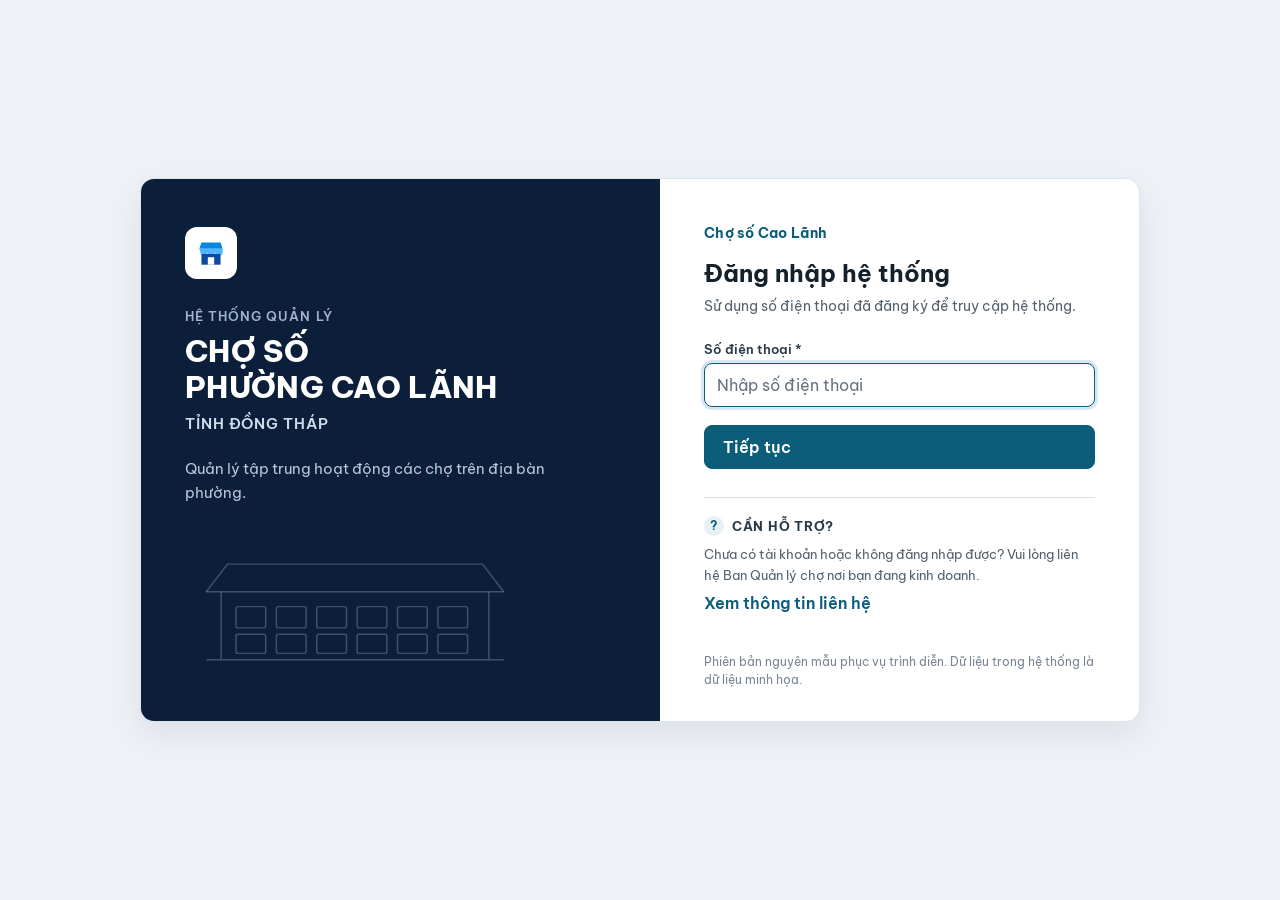
==== commit 67345f46: "waiting for review" ====
--- a/frontend/index.html
+++ b/frontend/index.html
@@ -8,7 +8,7 @@
   <link rel="preconnect" href="https://fonts.googleapis.com">
   <link rel="preconnect" href="https://fonts.gstatic.com" crossorigin>
   <link href="https://fonts.googleapis.com/css2?family=Be+Vietnam+Pro:wght@400;500;600;700;800&display=swap" rel="stylesheet">
-  <link rel="stylesheet" href="styles.css?v=83">
+  <link rel="stylesheet" href="styles.css?v=107">
   <link rel="icon" href="data:image/svg+xml,<svg xmlns='http://www.w3.org/2000/svg' viewBox='0 0 24 24' fill='none' stroke='%230b4a9e' stroke-width='2'><path d='M3 10h18M5 10v10h14V10M4 4h16l1 6H3l1-6Z'/></svg>">
 </head>
 <body>
@@ -34,7 +34,7 @@
       <header class="topbar">
         <button class="btn menu-toggle" type="button" data-act="menu" aria-label="Mở menu"><svg class="ui-icon" viewBox="0 0 24 24" fill="none" stroke="currentColor" stroke-width="1.8" aria-hidden="true"><path d="M4 6h16M4 12h16M4 18h16"/></svg></button>
         <h1 id="page-title">Tổng quan</h1>
-        <div class="row" style="align-items:center">
+        <div class="row" id="topbar-user" style="align-items:center">
           <span class="label-sm" id="account-mode-label">Tài khoản demo</span>
           <div id="personal-notification-host"></div>
           <div class="row" id="role-seg" style="gap:10px"></div>
@@ -44,6 +44,7 @@
           <span class="label-sm">Chợ</span>
           <div class="seg" id="market-seg"></div>
         </div>
+        <div class="row" id="period-wrap" style="display:none"></div>
       </header>
       <main class="content" id="view"></main>
     </div>
@@ -59,11 +60,11 @@
   <script src="src/shared/ui/overlays.js?v=74"></script>
   <script src="src/shared/ui/pending-work.js?v=74"></script>
   <script src="src/shared/ui/graphics.js?v=74"></script>
-  <script src="src/app/bootstrap.js?v=74"></script>
+  <script src="src/app/bootstrap.js?v=75"></script>
   <script src="src/shared/data/store.js?v=74"></script>
   <script src="src/shared/data/audit.js?v=74"></script>
   <script src="src/shared/data/repository.js?v=74"></script>
-  <script src="src/shared/authz/permissions.js?v=77"></script>
+  <script src="src/shared/authz/permissions.js?v=79"></script>
   <script src="src/shared/authz/guards.js?v=74"></script>
   <script src="src/mocks/accounts.seed.js?v=74"></script>
   <script src="src/features/accounts/store.js?v=74"></script>
@@ -80,14 +81,14 @@
   <script src="src/features/business-points/service.js?v=75"></script>
   <script src="src/features/business-points/format.js?v=74"></script>
   <script src="src/features/business-points/collectors.js?v=74"></script>
-  <script src="src/features/contracts/repository.js?v=74"></script>
-  <script src="src/features/contracts/service.js?v=79"></script>
+  <script src="src/features/contracts/repository.js?v=76"></script>
+  <script src="src/features/contracts/service.js?v=84"></script>
   <script src="src/features/lifecycle/service.js?v=75"></script>
   <script src="src/features/accounts/repository.js?v=74"></script>
   <script src="src/features/accounts/service.js?v=74"></script>
   <script src="src/features/finance/repository.js?v=74"></script>
   <script src="src/features/finance/service.js?v=74"></script>
-  <script src="src/features/finance/market-period.js?v=82"></script>
+  <script src="src/features/finance/market-period.js?v=84"></script>
   <script src="src/features/finance/receipt.js?v=74"></script>
   <script src="src/features/markets/page.js?v=74"></script>
   <script src="src/features/market-layout/store.js?v=74"></script>
@@ -101,10 +102,10 @@
   <script src="src/features/traders/create.js?v=74"></script>
   <script src="src/features/traders/profile-workspace.js?v=3"></script>
   <script src="src/features/traders/vehicles.js?v=74"></script>
-  <script src="src/features/contracts/workspace.js?v=79"></script>
-  <script src="src/features/finance/billing.js?v=83"></script>
-  <script src="src/features/finance/page.js?v=84"></script>
-  <script src="src/features/finance/period-monitoring.js?v=74"></script>
+  <script src="src/features/contracts/workspace.js?v=85"></script>
+  <script src="src/features/finance/billing.js?v=84"></script>
+  <script src="src/features/finance/page.js?v=93"></script>
+  <script src="src/features/finance/period-monitoring.js?v=76"></script>
   <script src="src/features/access-control/page.js?v=75"></script>
   <script src="src/app/settings.js?v=74"></script>
   <script src="src/features/fee-config/page.js?v=74"></script>
@@ -117,14 +118,15 @@
   <script src="src/features/finance/bank-accounts/page.js?v=74"></script>
   <script src="src/features/complaints/page.js?v=74"></script>
   <script src="src/features/notifications/page.js?v=83"></script>
-  <script src="src/features/personal-notifications/index.js?v=74"></script>
+  <script src="src/features/personal-notifications/index.js?v=76"></script>
   <script src="src/mocks/reset.js?v=74"></script>
   <script src="src/features/assets/page.js?v=74"></script>
   <script src="src/features/reports/state-forms.js?v=74"></script>
   <script src="src/features/reports/page.js?v=74"></script>
-  <script src="src/features/reports/dashboard.js?v=74"></script>
+  <script src="src/features/reports/dashboard.js?v=75"></script>
   <script src="src/features/trader-portal/page.js?v=76"></script>
   <script src="src/features/trader-portal/login.js?v=74"></script>
   <script src="src/app/auth.js?v=74"></script>
+  <script src="src/mocks/demo-widget.js?v=1"></script>
 </body>
 </html>
--- a/frontend/styles.css
+++ b/frontend/styles.css
@@ -1,34 +1,40 @@
 :root {
-  --bg: #f4f6f9;
+  --bg: #F5F7F8;
   --surface: #ffffff;
-  --surface-2: #f5f8fc;
-  --ink: #0f1e32;
-  --ink-2: #2a3a52;
-  --muted: #5c646f;
-  --line: #dbe2e9;
-  --brand: #0b4a9e;
-  --brand-2: #1f6fd0;
-  --brand-soft: #e3efff;
-  --accent: #0089df;
-  --accent-soft: #dcefff;
-  --ok: #20a04e;
-  --warn: #d97706;
-  --warn-soft: #fff1e3;
-  --danger: #df2225;
-  --danger-soft: #fde8e8;
+  --surface-2: #F1F4F6;
+  --ink: #14212B;
+  --ink-2: #2B3A46;
+  --muted: #54616C;
+  --line: #D9E0E5;
+  --brand: #0B5D7A;
+  --brand-2: #0B5D7A;
+  --brand-soft: #E6F1F5;
+  --accent: #0B5D7A;
+  --accent-soft: #E6F1F5;
+  --ok: #14663A;
+  --warn: #8A4B00;
+  --warn-soft: #FFF3DC;
+  --danger: #A4231A;
+  --danger-soft: #FDECEA;
+  --ok-soft: #E7F4EC;
+  --brand-dark: #084A61;
+  --sidebar: #0E2A35;
+  --sidebar-ink-2: #B9CBD3;
+  --focus: 0 0 0 3px rgba(11, 93, 122, .35);
+  --control-h: 44px;
   --purple: #7c54cd;
-  --radius: 10px;
-  --shadow: 0 1px 2px rgba(15, 30, 50, .06), 0 2px 8px rgba(15, 30, 50, .05);
+  --radius: 8px;
+  --shadow: 0 1px 2px rgba(14, 42, 53, .06);
   /* Typography scale chuẩn — xem GLOBAL_TYPOGRAPHY_NORMALIZATION_REPORT.md. Mọi font-size trong CSS
      (và inline style JS khi cần) PHẢI dùng 1 trong các token dưới đây, không tự khai px riêng lẻ,
      để sau này đổi typography chỉ cần sửa đúng 1 chỗ. */
-  --font-size-xs: 12px;   /* badge/chip, số trong ô sơ đồ, caption nhỏ */
-  --font-size-sm: 13px;   /* secondary/meta/help text, thead bảng, nhãn form */
-  --font-size-base: 14px; /* body mặc định, nav, button, input, table, nội dung card */
-  --font-size-md: 16px;   /* section/card title — font-weight 600/700 */
-  --font-size-lg: 20px;   /* page title — font-weight 700; số tổng nổi bật trong 1 dòng */
-  --font-size-kpi: 24px;  /* số KPI thật sự cần nhấn mạnh — font-weight 700+ */
-  --line-height-base: 1.45;
+  --font-size-xs: 13px;   /* badge/chip, số trong ô sơ đồ, caption nhỏ */
+  --font-size-sm: 14px;   /* secondary/meta/help text, thead bảng, nhãn form */
+  --font-size-base: 16px; /* body mặc định, nav, button, input, table, nội dung card */
+  --font-size-md: 18px;   /* section/card title — font-weight 600/700 */
+  --font-size-lg: 24px;   /* page title — font-weight 700; số tổng nổi bật trong 1 dòng */
+  --font-size-kpi: 28px;  /* số KPI thật sự cần nhấn mạnh — font-weight 700+ */
+  --line-height-base: 1.5;
   --line-height-title: 1.35; /* section title 16px/600 */
   --line-height-meta: 1.4;   /* tên đối tượng 14px/600 và meta/caption 12px */
   font-family: "Be Vietnam Pro", "Segoe UI", Roboto, Arial, sans-serif;
@@ -47,14 +53,14 @@
 
 /* ---------- Khung ---------- */
 .demo-banner {
-  background: #0d2e55; color: #cfe0f5; font-size: var(--font-size-sm); padding: 6px 16px;
+  background: #0E2A35; color: #cfe0f5; font-size: var(--font-size-sm); padding: 6px 16px;
   display: flex; gap: 12px; align-items: center; justify-content: center; flex-wrap: wrap; text-align: center;
 }
 .demo-banner b { color: #fff; }
 .demo-banner button { background: transparent; border: 1px solid #4a6f9c; color: #cfe0f5; border-radius: 6px; padding: 2px 10px; cursor: pointer; font-size: var(--font-size-xs); }
 
 .app { display: grid; grid-template-columns: 248px 1fr; min-height: calc(100vh - 31px); }
-.sidebar { background: var(--brand); color: #dbe3ee; display: flex; flex-direction: column; position: sticky; top: 0; height: 100vh; overflow-y: auto; }
+.sidebar { background: var(--sidebar); color: #dbe3ee; display: flex; flex-direction: column; position: sticky; top: 0; height: 100vh; overflow-y: auto; }
 .brand { padding: 18px 18px 14px; border-bottom: 1px solid rgba(255,255,255,.1); display: flex; gap: 10px; align-items: center; }
 .brand-logo { width: 38px; height: 38px; border-radius: 10px; background: #fff; display: grid; place-items: center; flex: none; }
 .brand-title { font-weight: 700; font-size: var(--font-size-md); color: #fff; }
@@ -159,7 +165,7 @@
 .btn { border: 1px solid var(--line); background: var(--surface); padding: 7px 13px; border-radius: 8px; cursor: pointer; font-size: var(--font-size-base); display: inline-flex; gap: 6px; align-items: center; white-space: nowrap; }
 .btn:hover { border-color: #b8c4d3; }
 .btn.primary { background: var(--brand); border-color: var(--brand); color: #fff; }
-.btn.primary:hover { background: #08397a; }
+.btn.primary:hover { background: #084A61; }
 .btn.accent { background: var(--accent); border-color: var(--accent); color: #fff; }
 .btn.danger { color: var(--danger); border-color: #f3c2c2; }
 .btn.sm { padding: 4px 9px; font-size: var(--font-size-sm); }
@@ -228,7 +234,7 @@
 .vehicle-list{display:grid;gap:8px}.vehicle-row{display:flex;align-items:center;gap:10px;padding:10px 0;border-top:1px solid var(--line,#e8ecef)}.vehicle-row:first-child{border-top:0}.vehicle-row small{display:block;color:var(--muted,#667085);margin-top:2px}.vehicle-row.is-inactive{opacity:.62}.vehicle-icon{font-size:22px}
 
 .tag.danger { background: var(--danger-soft); border-color: #f3c2c2; color: #b01c1e; }
-.tag.info { background: var(--brand-soft); border-color: #bcd6f5; color: var(--brand); }
+.tag.info { background: var(--brand-soft); border-color: #BFD9E3; color: var(--brand); }
 .tag.purple { background: #eee8fb; border-color: #d5c7f3; color: #5b3aa8; }
 
 .note { border-left: 3px solid var(--warn); background: var(--warn-soft); padding: 9px 12px; border-radius: 6px; font-size: var(--font-size-sm); color: #7a3d0a; }
@@ -285,8 +291,8 @@
   white-space: nowrap; overflow: hidden; text-overflow: ellipsis;
 }
 .cell:hover { transform: translateY(-1px); box-shadow: 0 2px 6px rgba(0,0,0,.18); }
-.cell.s-thue { background: #20a04e; }
-.cell.s-no { background: #df2225; }
+.cell.s-thue { background: #14663A; }
+.cell.s-no { background: #A4231A; }
 .cell.s-ngung { background: #e0a526; }
 .cell.s-tranhchap { background: #7c54cd; }
 .cell.s-trong { background: #fff; color: #8b95a3; border: 1.5px dashed #b8c4d3; }
@@ -345,7 +351,7 @@
 .inc-card-title { padding-right: 22px; color: var(--ink); font-size: var(--font-size-base); font-weight: 650; line-height: 1.35; overflow-wrap: anywhere; }
 .inc-card-tags { display: flex; align-items: center; gap: 8px; color: var(--muted); font-size: var(--font-size-xs); font-weight: 600; }
 .inc-chip { display: inline-flex; align-items: center; max-width: 100%; min-height: 22px; padding: 2px 8px; border: 1px solid var(--line); border-radius: 99px; background: var(--surface-2); color: var(--muted); font-weight: 700; line-height: 1.3; white-space: nowrap; }
-.inc-chip.info { background: #e3efff; border-color: #bcd6f5; color: #0b4a9e; }
+.inc-chip.info { background: #E6F1F5; border-color: #BFD9E3; color: #0B5D7A; }
 .inc-chip.ok { background: #e6f6ec; border-color: #bfe3cb; color: #167a3c; }
 .inc-chip.warn { background: var(--warn-soft); border-color: #f7cfa3; color: #9a4b0c; }
 .inc-chip.danger { background: var(--danger-soft); border-color: #f3c2c2; color: #b01c1e; }
@@ -365,7 +371,7 @@
 .inc-card-actions { display: flex; justify-content: flex-end; gap: 6px; margin-top: 4px; flex-wrap: wrap; }
 .inc-card-actions .btn { min-height: 30px; }
 .inc-inline { max-width: 100%; min-height: 24px; border: 0; border-radius: 99px; background: #eef3f8; color: #46576a; padding: 3px 8px; font-size: var(--font-size-xs); font-weight: 700; cursor: default; overflow: hidden; text-overflow: ellipsis; white-space: nowrap; }
-.inc-inline.info { background: #e3efff; color: #0b4a9e; }
+.inc-inline.info { background: #E6F1F5; color: #0B5D7A; }
 .inc-inline.ok { background: #e6f6ec; color: #167a3c; }
 .inc-inline.warn { background: var(--warn-soft); color: #9a4b0c; }
 .inc-inline.danger { background: var(--danger-soft); color: #b01c1e; }
@@ -435,7 +441,7 @@
 .btn .ui-icon, .nav .ui-icon, .tag .ui-icon { margin-right: 5px; }
 .mb-iconbtn .ui-icon { margin: 0; }
 .toasts { position: fixed; right: 16px; bottom: 16px; display: flex; flex-direction: column; gap: 8px; z-index: 200; }
-.toast { background: #0d2e55; color: #fff; padding: 10px 14px; border-radius: 9px; font-size: var(--font-size-sm); box-shadow: 0 8px 24px rgba(0,0,0,.25); max-width: 360px; animation: pop .2s ease-out; }
+.toast { background: #0E2A35; color: #fff; padding: 10px 14px; border-radius: 9px; font-size: var(--font-size-sm); box-shadow: 0 8px 24px rgba(0,0,0,.25); max-width: 360px; animation: pop .2s ease-out; }
 @keyframes pop { from { transform: translateY(8px); opacity: 0; } to { transform: none; opacity: 1; } }
 
 .pay-methods { display: grid; grid-template-columns: repeat(3, 1fr); gap: 8px; }
@@ -454,14 +460,14 @@
 /* ---------- Mini app ---------- */
 .mini-wrap { display: grid; grid-template-columns: 380px minmax(0, 1fr); gap: 28px; align-items: start; }
 .phone { width: 360px; height: 740px; border-radius: 42px; background: #0d1a17; padding: 12px; box-shadow: 0 30px 60px rgba(0,0,0,.25); margin: 0 auto; }
-.screen { width: 100%; height: 100%; border-radius: 32px; background: #f4f6f9; overflow: hidden; display: flex; flex-direction: column; position: relative; }
+.screen { width: 100%; height: 100%; border-radius: 32px; background: #F5F7F8; overflow: hidden; display: flex; flex-direction: column; position: relative; }
 .notch { height: 26px; display: flex; justify-content: space-between; align-items: center; padding: 0 22px; font-size: 11.5px; font-weight: 600; background: var(--brand); color: #fff; }
 .m-head { background: var(--brand); color: #fff; padding: 8px 18px 16px; }
 .m-head .hi { font-size: var(--font-size-sm); opacity: .8; }
 .m-head .nm { font-size: var(--font-size-md); font-weight: 700; }
 .m-body { flex: 1; overflow-y: auto; padding: 14px; display: flex; flex-direction: column; gap: 12px; }
 .m-card { background: #fff; border-radius: 14px; padding: 14px; border: 1px solid var(--line); }
-.m-due { background: linear-gradient(135deg, #0b4a9e, #1f6fd0); color: #fff; border: 0; }
+.m-due { background: linear-gradient(135deg, #0B5D7A, #0B5D7A); color: #fff; border: 0; }
 .m-due .amt { font-size: var(--font-size-kpi); font-weight: 800; margin: 4px 0 10px; }
 .m-tabs { display: grid; grid-template-columns: repeat(6, minmax(0, 1fr)); border-top: 1px solid var(--line); background: #fff; }
 .m-tabs button { border: 0; background: transparent; padding: 8px 1px 10px; font-size: 11px; color: var(--muted); cursor: pointer; display: flex; flex-direction: column; align-items: center; gap: 2px; min-width: 0; }
@@ -672,7 +678,7 @@
 .merchant-status.warn { background: var(--brand-soft); color: var(--brand); border: 1px solid #cbdcf0; }
 .merchant-status.ok { background: #eef7f2; color: #167a3c; border: 1px solid #d4eadd; }
 .merchant-status.danger { background: #fff7f7; color: var(--danger); border: 1px solid #f0d5d5; }
-.merchant-table .btn.primary { background: #0d2e55; border-color: #0d2e55; }
+.merchant-table .btn.primary { background: #0E2A35; border-color: #0E2A35; }
 .merchant-view-btn .ui-icon { width: 15px; height: 15px; }
 .merchant-table-foot { display: flex; justify-content: space-between; gap: 12px; align-items: center; color: #60728a; margin-top: 12px; }
 .merchant-table-foot > div { display: flex; gap: 6px; }
@@ -913,7 +919,7 @@
 .dmc-num .input { width: 100%; padding-right: 52px; text-align: right; font-variant-numeric: tabular-nums; }
 .dmc-suffix { position: absolute; right: 10px; font-size: var(--font-size-sm); color: #4a5563; pointer-events: none; }
 .dmc-derived { display: flex; justify-content: space-between; align-items: center; margin: 12px 0 4px; padding: 9px 12px; background: #f5f8fb; border: 1px solid #e1e8f0; border-radius: 8px; font-size: var(--font-size-sm); color: #34414f; }
-.dmc-derived b { font-variant-numeric: tabular-nums; color: #0f1e32; }
+.dmc-derived b { font-variant-numeric: tabular-nums; color: #14212B; }
 .dmc-err { color: #b01c1e; font-size: var(--font-size-sm); }
 .dmc-err:empty, .dmc-err-summary:empty { display: none; }
 .dmc-err-summary { margin-bottom: 12px; }
@@ -1010,8 +1016,8 @@
 .fcm-chip i { font-style: normal; font-weight: 700; }
 .fcm-chip.is-on { background: #e6f6ec; border-color: #bfe3cb; color: #167a3c; }
 .fcm-chip.is-off { background: #f3f5f8; border-color: #e0e5eb; color: #7a8594; }
-.fcm-chip.is-none { background: #fff; border-color: #b9c3cf; border-style: dashed; color: #5c646f; }
-.tag.fcm-t-none { background: #fff; border-style: dashed; border-color: #b9c3cf; color: #5c646f; }
+.fcm-chip.is-none { background: #fff; border-color: #b9c3cf; border-style: dashed; color: #54616C; }
+.tag.fcm-t-none { background: #fff; border-style: dashed; border-color: #b9c3cf; color: #54616C; }
 .tag.fcm-t-na { background: #f3f5f8; border-color: #e0e5eb; color: #6b7684; }
 .tag.fcm-t-future { margin-left: 4px; }
 /* Chi tiết 1 chợ */
@@ -1049,7 +1055,7 @@
 .fcm-price { font-size: 17px; font-variant-numeric: tabular-nums; }
 .fcm-price span { font-size: var(--font-size-sm); color: var(--muted); }
 .fcm-warn-text { color: #9a4b0c; font-weight: 600; }
-.fcm-future { color: #0b4a9e; }
+.fcm-future { color: #0B5D7A; }
 .fcm-detail { margin-top: 2px; }
 .fcm-detail > summary { cursor: pointer; color: var(--brand); font-size: var(--font-size-sm); width: max-content; }
 .fcm-detail[open] > summary { margin-bottom: 8px; }
@@ -1667,7 +1673,6 @@
   .drawer-tt-cl .kv { grid-template-columns: 1fr; gap: 3px; }
 }
 /* ---------- Đồng bộ phong cách với Hệ thống quản lý, điều hành và tổng hợp dữ liệu phường (IOC) ---------- */
-:root { --radius: 8px; --bg: #f5f7fa; --brand: #0b4a9e; --brand-2: #1f6fd0; --brand-soft: #e3efff; --accent: #0089df; --line: #dbe2e9; --ink: #0f1e32; --muted: #5c646f; }
 .sidebar { background: #0b1f3a; color: #dbe3ee; border-right: 1px solid #1c2f46; }
 .brand { border-bottom-color: #1c2f46; }
 .brand-logo { background: #fff; border-radius: 10px; }
@@ -1675,25 +1680,25 @@
 .nav-group { opacity: .5; }
 .nav a { color: #c9d4e3; border-radius: 7px; }
 .nav a:hover { background: #12294a; color: #fff; }
-.nav a.active { background: #0d2e55; color: #fff; font-weight: 600; box-shadow: inset 3px 0 0 #0089df; }
-.nav .badge { background: #df2225; }
+.nav a.active { background: #0E2A35; color: #fff; font-weight: 600; box-shadow: inset 3px 0 0 #0B5D7A; }
+.nav .badge { background: #A4231A; }
 .sidebar-foot { border-top-color: #1c2f46; opacity: .6; }
-.demo-banner { background: #0d2e55; color: #cfe0f5; }
+.demo-banner { background: #0E2A35; color: #cfe0f5; }
 .demo-banner button { border-color: #3d6396; }
 .topbar { border-bottom: 1px solid var(--line); }
-.topbar h1 { font-size: 17px; font-weight: 700; color: #0f1e32; }
+.topbar h1 { font-size: 17px; font-weight: 700; color: #14212B; }
 .seg { background: #f1f4f8; border-color: var(--line); }
 .seg button.on { background: var(--brand); }
 .card { border-radius: 10px; box-shadow: 0 1px 2px rgba(15, 30, 50, .05); }
-.kpi .k-value { color: #0f1e32; }
+.kpi .k-value { color: #14212B; }
 .btn { border-radius: 7px; }
 .btn.primary { background: var(--brand); border-color: var(--brand); }
-.btn.primary:hover { background: #08397a; }
+.btn.primary:hover { background: #084A61; }
 .btn.accent { background: var(--accent); border-color: var(--accent); }
 .input:focus { outline: 2px solid #9cc4f0; border-color: var(--brand-2); }
-.tag.info { background: #e3efff; border-color: #bcd6f5; color: #0b4a9e; }
-.toast { background: #0d2e55; }
-.script li::before { background: #e3efff; color: #0b4a9e; }
+.tag.info { background: #E6F1F5; border-color: #BFD9E3; color: #0B5D7A; }
+.toast { background: #0E2A35; }
+.script li::before { background: #E6F1F5; color: #0B5D7A; }
 
 /* Sơ đồ mặt bằng: ô điểm kinh doanh tông nhạt, chữ đậm màu — bớt chói, đồng bộ IOC */
 .cell { border-width: 1px; border-style: solid; font-weight: 600; }
@@ -1703,7 +1708,7 @@
 .cell.s-ngung { background: #fff1e3; border-color: #f5cf9f; color: #9a4b0c; }
 .cell.s-tranhchap { background: #eee8fb; border-color: #cfc0f0; color: #5b3aa8; }
 .cell.s-trong { background: #fff; border: 1px dashed #c5cfdb; color: #98a3b3; font-weight: 500; }
-.cell.sel { outline: 2px solid #0b4a9e; outline-offset: 1px; }
+.cell.sel { outline: 2px solid #0B5D7A; outline-offset: 1px; }
 
 /* Thẻ tóm tắt Mặt bằng chợ */
 .mb-head-b { padding: 12px 16px; display: flex; gap: 10px 24px; align-items: flex-start; flex-wrap: wrap; }
@@ -1720,8 +1725,8 @@
 button.mb-chip.on { outline: 2px solid currentColor; outline-offset: -2px; }
 .mb-chip i { width: 8px; height: 8px; border-radius: 50%; }
 .mb-chip b { font-variant-numeric: tabular-nums; font-weight: 600; color: var(--ink); }
-.mb-chip-total { background: #e3efff; border-color: #bcd6f5; color: #0b4a9e; }
-.mb-chip-total b { color: #0b4a9e; }
+.mb-chip-total { background: #E6F1F5; border-color: #BFD9E3; color: #0B5D7A; }
+.mb-chip-total b { color: #0B5D7A; }
 .mb-chip-thue { background: #e6f6ec; border-color: #bfe3cb; color: #167a3c; }
 .mb-chip-no { background: #fde8e8; border-color: #f3c2c2; color: #b01c1e; }
 .mb-chip-ngung { background: #fff1e3; border-color: #f7cfa3; color: #9a4b0c; }
@@ -1800,7 +1805,7 @@
 .drawer-tt-cl .kv dt { color: var(--tt-secondary); font-size: 14px; font-weight: 400; }
 .drawer-tt-cl .kv dd { color: var(--tt-text); font-size: 14px; font-weight: 500; }
 .drawer-tt-cl .tt-profile-layout { display: grid; grid-template-columns: 116px minmax(0, 1fr); gap: 20px; align-items: start; }
-.drawer-tt-cl .tt-portrait { width: 116px; height: 116px; display: grid; place-items: center; align-content: center; gap: 7px; overflow: hidden; border: 1px dashed #b9c5d2; border-radius: 10px; background: #f5f7fa; color: var(--tt-secondary); text-align: center; }
+.drawer-tt-cl .tt-portrait { width: 116px; height: 116px; display: grid; place-items: center; align-content: center; gap: 7px; overflow: hidden; border: 1px dashed #b9c5d2; border-radius: 10px; background: #F5F7F8; color: var(--tt-secondary); text-align: center; }
 .drawer-tt-cl .tt-portrait .ui-icon { width: 28px; height: 28px; }
 .drawer-tt-cl .tt-portrait small { padding: 0 8px; font-size: 12px; line-height: 1.35; }
 .drawer-tt-cl .tt-portrait img { width: 100%; height: 100%; object-fit: cover; }
@@ -1951,7 +1956,7 @@
 .rp-chart { margin-bottom: 14px; }
 .rp-tbl { border: 1px solid #c9d3df; }
 .rp-tbl th { background: #e9f1fb; color: #0b3a78; border: 1px solid #c9d3df; text-align: center; font-size: 12px; padding: 9px 10px; }
-.rp-tbl td { border: 1px solid #dbe2e9; padding: 8px 10px; }
+.rp-tbl td { border: 1px solid #D9E0E5; padding: 8px 10px; }
 .rp-tbl tbody tr:nth-child(even) td { background: #f7f9fc; }
 .rp-tbl .rp-stt { width: 44px; text-align: center; color: var(--muted); }
 .rp-tbl .rp-first { font-weight: 600; }
@@ -2005,7 +2010,7 @@
 .rp-state-head .rp-org-b { font-weight: 800; color: var(--brand); }
 .rp-mau { text-align: right; font-size: 13px; }
 .rp-form th { text-align: center; vertical-align: middle; border: 1px solid #c9d3df; background: #eef3fa; font-size: 11.5px; padding: 6px 6px; }
-.rp-form td { border: 1px solid #dbe2e9; font-size: 12.5px; }
+.rp-form td { border: 1px solid #D9E0E5; font-size: 12.5px; }
 .rp-form .rp-colno th { background: #f7f9fc; color: var(--muted); font-weight: 500; font-size: 11px; padding: 3px; }
 .rp-form .rp-total td { background: #eef3fa; font-weight: 700; }
 /* Cài đặt → Phân quyền chi tiết: "Chọn tất cả" theo từng nhóm quyền thao tác. */
@@ -2020,7 +2025,7 @@
 .profile-summary-main { display: flex; align-items: center; gap: 20px; min-width: 0; }
 .profile-avatar-wrap { position: relative; display: grid; justify-items: center; flex: none; }
 .profile-avatar { width: 76px; height: 76px; display: grid; place-items: center; overflow: hidden; border-radius: 50%; background: #e7f1ff; color: var(--brand); font-size: var(--font-size-lg); font-weight: 700; }
-.profile-avatar img { width: 100%; height: 100%; object-fit: cover; }.profile-avatar-action { position: absolute; right: -3px; bottom: -3px; display: grid; width: 27px; height: 27px; padding: 0; place-items: center; border: 2px solid #fff; border-radius: 50%; background: var(--brand); color: #fff; cursor: pointer; box-shadow: 0 1px 3px rgba(15,30,50,.2); }.profile-avatar-action:hover { background: #08397a; }.profile-avatar-action .ui-icon { width: 13px; height: 13px; }
+.profile-avatar img { width: 100%; height: 100%; object-fit: cover; }.profile-avatar-action { position: absolute; right: -3px; bottom: -3px; display: grid; width: 27px; height: 27px; padding: 0; place-items: center; border: 2px solid #fff; border-radius: 50%; background: var(--brand); color: #fff; cursor: pointer; box-shadow: 0 1px 3px rgba(15,30,50,.2); }.profile-avatar-action:hover { background: #084A61; }.profile-avatar-action .ui-icon { width: 13px; height: 13px; }
 .profile-identity { min-width: 0; flex: 1; }.profile-name-row { display: flex; align-items: center; justify-content: space-between; gap: 14px; flex-wrap: wrap; }.profile-name { font-size: 22px; color: var(--ink); }.profile-name-row .btn .ui-icon { width: 15px; height: 15px; }
 .profile-role-status { display: flex; align-items: center; gap: 10px; margin-top: 4px; flex-wrap: wrap; }.profile-role { color: var(--ink-2); font-weight: 600; }.profile-status-dot { width: 7px; height: 7px; border-radius: 50%; background: currentColor; }.profile-contact-line { display: flex; align-items: center; gap: 6px; margin-top: 11px; color: var(--ink-2); font-size: var(--font-size-sm); flex-wrap: wrap; }.profile-contact-line .ui-icon { width: 15px; height: 15px; color: var(--brand-2); }.profile-contact-sep { color: #a2adba; }
 .profile-summary-meta { display: flex; gap: 7px; margin-top: 14px; flex-wrap: wrap; }.profile-summary-meta span { display: inline-flex; align-items: center; gap: 4px; padding: 4px 8px; border: 1px solid #dbe7f5; border-radius: 99px; background: #f5f9ff; }.profile-summary-meta small { color: #536b85; font-size: var(--font-size-xs); }.profile-summary-meta b { color: var(--ink-2); font-size: var(--font-size-xs); }
@@ -2078,7 +2083,7 @@
 .acc-lock-target { display: flex; align-items: flex-start; gap: 12px; }.acc-lock-who { flex: 1; display: flex; flex-direction: column; gap: 2px; min-width: 0; }.acc-lock-who span { font-size: var(--font-size-sm); color: var(--muted); }
 .acc-lock-req { color: var(--danger); }
 .acc-lock-section { margin-top: 4px; padding-top: 12px; border-top: 1px solid var(--line); font-size: var(--font-size-xs); font-weight: 700; letter-spacing: .04em; text-transform: uppercase; color: var(--muted); }
-.acc-lock-code { padding: 10px; border: 1px dashed var(--line); border-radius: 8px; background: var(--surface-2, #f5f7fa); text-align: center; font-size: 26px; font-weight: 700; letter-spacing: .18em; font-variant-numeric: tabular-nums; user-select: none; }.acc-lock-code.expired { color: var(--muted); text-decoration: line-through; opacity: .6; }
+.acc-lock-code { padding: 10px; border: 1px dashed var(--line); border-radius: 8px; background: var(--surface-2, #F5F7F8); text-align: center; font-size: 26px; font-weight: 700; letter-spacing: .18em; font-variant-numeric: tabular-nums; user-select: none; }.acc-lock-code.expired { color: var(--muted); text-decoration: line-through; opacity: .6; }
 .acc-lock-input { max-width: 180px; font-size: 18px; letter-spacing: .3em; font-variant-numeric: tabular-nums; }
 .acc-lock-timer { display: flex; align-items: center; gap: 10px; flex-wrap: wrap; font-size: var(--font-size-sm); color: var(--muted); }.acc-lock-expired { color: #b42326; }
 .acc-lock-error { padding: 8px 12px; border-radius: 6px; background: var(--danger-soft); color: #b01c1e; font-size: var(--font-size-sm); }.acc-lock-error[hidden] { display: none; }
@@ -2177,7 +2182,7 @@
 .mb-rowcard .plan-row { margin-top: 6px; }
 .mb-list { display: flex; flex-direction: column; gap: 6px; }
 .mb-listitem { position: relative; display: flex; flex-direction: column; align-items: flex-start; gap: 2px; width: 100%; border: 1px solid var(--line); border-radius: 9px; background: #fff; padding: 10px 34px 10px 12px; cursor: pointer; text-align: left; font: inherit; }
-.mb-listitem:hover { border-color: #bcd6f5; background: #f8fbff; }
+.mb-listitem:hover { border-color: #BFD9E3; background: #f8fbff; }
 .mb-listitem-name { font-weight: 700; color: var(--ink); }
 .mb-listitem-sub { font-size: var(--font-size-sm); color: var(--muted); }
 .mb-listitem-go { position: absolute; right: 12px; top: 50%; transform: translateY(-50%); color: var(--muted); font-size: 18px; }
@@ -2453,7 +2458,7 @@
 .tp-pay-line.is-sum { border-top: 1px solid #cfdcec; border-bottom: 0; font-weight: 700; }
 .tp-pay-amount { display: grid; gap: 2px; background: #f2f7ff; border: 1px solid #cfe0f7; border-radius: 10px; padding: 14px 16px; }
 .tp-pay-amount span { color: #3b4f6b; font-size: var(--font-size-sm); text-transform: uppercase; letter-spacing: .04em; }
-.tp-pay-amount b { font-size: 28px; color: #0b4a9e; font-variant-numeric: tabular-nums; }
+.tp-pay-amount b { font-size: 28px; color: #0B5D7A; font-variant-numeric: tabular-nums; }
 .tp-pay-amount small { color: #52637a; }
 .modal-f .tp-pay-cta { font-size: 16px; padding-left: 20px; padding-right: 20px; }
 .tp-pay-options { display: grid; gap: 10px; }
@@ -2653,6 +2658,18 @@
 .ctw-block { padding: 14px 16px; min-width: 0; }
 .ctw-block h3 { margin: 0 0 10px; font-size: var(--font-size-md); color: var(--ink-2); }
 .ctw-block .tbl-wrap { overflow-x: auto; }
+.ctw-expiry-notes > .row { margin-bottom: 12px; align-items: center; }
+.ctw-expiry-notes h3 { margin: 0; }
+.ctw-note-list { display: grid; gap: 10px; }
+.ctw-note { border: 1px solid var(--line); border-radius: var(--radius); padding: 12px; background: var(--surface); white-space: pre-wrap; overflow-wrap: anywhere; }
+.ctw-note-meta { display: flex; justify-content: space-between; gap: 12px; margin-bottom: 7px; color: var(--muted); font-size: var(--font-size-sm); }
+.ctw-note-meta b { color: var(--ink); }
+.ctw-continuations > .row { margin-bottom: 12px; align-items: center; }
+.ctw-continuations h3 { margin: 0; }
+.ctw-continuation-hint { margin-bottom: 8px; }
+.ctw-voided td { color: var(--muted); text-decoration-color: var(--muted); }
+.ctw-voided td:first-child { text-decoration: line-through; }
+.ctw-continuations .ctw-err, .modal-b .ctw-err { display: block; margin-top: 4px; }
 .ctw-sub { margin: 12px 0 6px; font-weight: 600; font-size: var(--font-size-sm); }
 @media (max-width: 900px) { .ctw-detail-grid, .ctw-config-grid { grid-template-columns: 1fr; } }
 
@@ -2696,3 +2713,272 @@
   .tp-detail-kv > div.wide { grid-column: auto; }
   .tp-detail-section { padding: 16px 0; }
 }
+
+/* =====================================================================================================
+   GIAO DIỆN V2 (G2C/G2B) - Bước 1: khung ứng dụng + thành phần dùng chung.
+   Quy tắc: 1 màu nhấn (--brand), 1 bán kính (--radius 8px), chữ nền 16px, vùng bấm >= 44px, trạng thái
+   luôn có chữ (không chỉ màu), vòng focus 3px. Chỉ đổi giao diện; không đổi logic nghiệp vụ.
+   ===================================================================================================== */
+html { -webkit-text-size-adjust: 100%; }
+body { font-size: var(--font-size-base); line-height: var(--line-height-base); color: var(--ink); background: var(--bg); }
+a { color: var(--brand); text-underline-offset: 2px; }
+:focus-visible { outline: 3px solid var(--brand); outline-offset: 2px; }
+.input:focus, .input:focus-visible { outline: 0; border-color: var(--brand); box-shadow: var(--focus); }
+
+/* Khung: banner mẫu gọn một dòng, sidebar tối giản */
+.demo-banner { background: var(--sidebar); color: var(--sidebar-ink-2); padding: 6px 16px; font-size: var(--font-size-xs); line-height: 1.3; }
+.demo-banner button { border-color: rgba(255, 255, 255, .28); color: #fff; padding: 3px 12px; min-height: 28px; font-size: var(--font-size-xs); }
+.sidebar { background: var(--sidebar); border-right: 0; color: #fff; }
+.brand { padding: 16px 18px; border-bottom: 1px solid rgba(255, 255, 255, .12); }
+.brand-title { font-size: var(--font-size-md); }
+.brand-sub { opacity: 1; color: var(--sidebar-ink-2); }
+.nav { padding: 8px 10px 20px; gap: 2px; }
+.nav-group { font-size: var(--font-size-xs); letter-spacing: .04em; opacity: 1; color: var(--sidebar-ink-2); padding: 18px 12px 6px; }
+.nav-subgroup { font-size: var(--font-size-xs); letter-spacing: .02em; opacity: 1; color: var(--sidebar-ink-2); padding: 8px 12px 4px 14px; }
+.nav a { min-height: 42px; padding: 7px 12px; border-radius: var(--radius); color: #fff; font-size: 15px; line-height: 1.3; }
+.nav a:hover { background: rgba(255, 255, 255, .1); color: #fff; }
+.nav a.active { background: #fff; color: var(--brand); font-weight: 700; box-shadow: none; }
+.nav a:focus-visible { outline: 3px solid #fff; outline-offset: -3px; }
+.nav .badge { background: #fff; color: var(--danger); font-weight: 700; }
+.sidebar-foot { border-top-color: rgba(255, 255, 255, .12); opacity: 1; color: var(--sidebar-ink-2); font-size: var(--font-size-xs); }
+
+/* Thanh trên: tiêu đề rõ, đủ chỗ thở */
+.topbar { padding: 10px 28px; min-height: 64px; background: var(--surface); border-bottom: 1px solid var(--line); }
+.topbar h1 { font-size: var(--font-size-lg); font-weight: 700; color: var(--ink); letter-spacing: 0; }
+.content { padding: 28px 32px 64px; gap: 24px; max-width: 1440px; width: 100%; margin: 0 auto; }
+.menu-toggle { min-height: var(--control-h); }
+
+/* Bộ chọn dạng nút (seg) */
+.seg { background: var(--surface-2); border: 1px solid var(--line); border-radius: var(--radius); padding: 3px; }
+.seg button { min-height: 38px; padding: 6px 14px; border-radius: 6px; color: var(--ink-2); font-weight: 500; }
+.seg button:hover { background: #fff; }
+.seg button.on { background: var(--brand); color: #fff; font-weight: 600; }
+
+/* Thẻ: ít bóng, viền mảnh */
+.card { border-radius: var(--radius); border: 1px solid var(--line); box-shadow: none; }
+.card-h { padding: 18px 20px 12px; }
+.card-h h3 { font-size: var(--font-size-md); font-weight: 700; color: var(--ink); }
+.card-b { padding: 6px 20px 20px; }
+.kpi { padding: 18px 20px; }
+.kpi .k-label { font-size: var(--font-size-sm); color: var(--muted); }
+.kpi .k-value { font-size: var(--font-size-kpi); color: var(--ink); }
+
+/* Nút: lớn, rõ vai trò */
+.btn { min-height: var(--control-h); padding: 8px 18px; border-radius: var(--radius); border: 1px solid #B7C3CC; background: #fff; color: var(--ink); font-size: var(--font-size-base); font-weight: 600; }
+.btn:hover { border-color: var(--brand); color: var(--brand); }
+.btn.primary { background: var(--brand); border-color: var(--brand); color: #fff; }
+.btn.primary:hover { background: var(--brand-dark); border-color: var(--brand-dark); color: #fff; }
+.btn.accent { background: var(--brand); border-color: var(--brand); color: #fff; }
+.btn.danger { color: var(--danger); border-color: #E3B3AE; background: #fff; }
+.btn.danger:hover { background: var(--danger-soft); border-color: var(--danger); color: var(--danger); }
+.btn.sm { min-height: 36px; padding: 5px 12px; font-size: var(--font-size-sm); }
+.btn.link { min-height: 0; padding: 0; border: 0; background: transparent; color: var(--brand); font-weight: 600; font-size: var(--font-size-base); }
+.btn:disabled, .btn[disabled] { opacity: 1; background: var(--surface-2); border-color: var(--line); color: #6B7782; cursor: not-allowed; }
+
+/* Ô nhập: nhãn phía trên, vùng bấm 44px */
+.input, select.input, textarea.input { min-height: var(--control-h); padding: 8px 12px; border: 1px solid #B7C3CC; border-radius: var(--radius); background: #fff; color: var(--ink); font-size: var(--font-size-base); }
+textarea.input { min-height: 96px; }
+.input::placeholder { color: #66727D; }
+select.input { padding-right: 32px; }
+label, .label-sm { color: var(--ink-2); font-size: var(--font-size-sm); font-weight: 600; }
+
+/* Bảng: chữ 15px dễ đọc, tiêu đề cột rõ, số căn phải tabular */
+.tbl th { font-size: var(--font-size-sm); font-weight: 700; color: var(--ink-2); padding: 12px 14px; background: var(--surface-2); border-bottom: 1px solid #C6D0D7; }
+.tbl td { font-size: 15px; padding: 14px; border-bottom: 1px solid var(--line); color: var(--ink); font-variant-numeric: tabular-nums; }
+.tbl tr.click:hover td { background: var(--brand-soft); }
+
+/* Nhãn trạng thái: nền nhạt + chữ đậm, đạt tương phản AA */
+.tag { font-size: var(--font-size-xs); font-weight: 600; padding: 3px 10px; border-radius: 999px; background: var(--surface-2); border-color: var(--line); color: var(--ink-2); }
+.tag.ok { background: var(--ok-soft); border-color: #B5DCC3; color: var(--ok); }
+.tag.warn { background: var(--warn-soft); border-color: #EBCB93; color: var(--warn); }
+.tag.danger { background: var(--danger-soft); border-color: #E8B4AE; color: var(--danger); }
+.tag.info { background: var(--brand-soft); border-color: #BFD9E3; color: var(--brand); }
+
+/* Thông báo nổi */
+.toast { background: var(--sidebar); border-radius: var(--radius); box-shadow: 0 8px 24px rgba(14, 42, 53, .25); }
+
+/* Người dùng giảm chuyển động */
+@media (prefers-reduced-motion: reduce) { *, *::before, *::after { animation-duration: .01ms !important; transition-duration: .01ms !important; scroll-behavior: auto !important; } }
+
+@media (max-width: 900px) {
+  .content { padding: 20px 16px 48px; gap: 18px; }
+  .topbar { padding: 8px 16px; }
+}
+
+/* ---- V2 / Bước 2: Theo dõi kỳ thu ------------------------------------------------------------------
+   Thứ tự đọc: kỳ thu > việc cần làm tiếp theo > số liệu nhanh > tiến độ 6 bước > bảng theo chợ. */
+.pm-compact { gap: 24px; }
+.pm-head { display: flex; align-items: center; justify-content: space-between; gap: 16px; flex-wrap: wrap; padding: 0; }
+.pm-head h2 { font-size: var(--font-size-lg); font-weight: 700; color: var(--ink); }
+.pm-compact .period-monitor-actions label.pm-period { display: flex; align-items: center; gap: 8px; font-size: var(--font-size-sm); font-weight: 600; color: var(--ink-2); }
+.pm-compact .period-monitor-actions .pm-period .input { min-width: 130px; }
+
+/* Việc cần làm tiếp theo */
+.pm-next { display: grid; grid-template-columns: minmax(0, 1fr) auto; gap: 20px 32px; align-items: center; padding: 24px 28px; border-left: 6px solid var(--brand); }
+.pm-next-ok { border-left-color: var(--ok); background: var(--ok-soft); }
+.pm-next-warn { border-left-color: var(--warn); background: var(--warn-soft); }
+.pm-next h3 { margin: 0 0 6px; font-size: var(--font-size-md); font-weight: 700; color: var(--ink); line-height: 1.35; }
+.pm-next p { margin: 0; }
+.pm-next .pm-alert { font-size: var(--font-size-base); font-weight: 400; color: var(--ink); line-height: 1.5; }
+.pm-next .pm-alert-ok, .pm-next .pm-alert-warn { color: var(--ink); }
+.pm-next .small { margin-top: 6px; font-size: var(--font-size-sm); }
+.pm-next-actions { display: flex; gap: 12px; flex-wrap: wrap; justify-content: flex-end; }
+.pm-next-actions .btn { min-height: 48px; padding: 10px 24px; font-size: var(--font-size-base); }
+
+/* Số liệu nhanh: một dải, không phải 4 thẻ cạnh tranh sự chú ý */
+.pm-kpis { display: grid; grid-template-columns: repeat(4, minmax(0, 1fr)); gap: 0; background: var(--surface); border: 1px solid var(--line); border-radius: var(--radius); overflow: hidden; }
+.pm-kpis .pm-kpi { border: 0; border-radius: 0; box-shadow: none; background: transparent; padding: 16px 24px; border-left: 1px solid var(--line); }
+.pm-kpis .pm-kpi:first-child { border-left: 0; }
+.pm-kpi .k-label { font-size: var(--font-size-sm); color: var(--ink-2); font-weight: 600; }
+.pm-kpi .k-value { margin-top: 2px; font-size: var(--font-size-kpi); }
+.pm-ok { color: var(--ok); }
+.pm-bad { color: var(--danger); }
+
+/* Tiến độ 6 bước: vòng tròn đánh số, nối bằng đường kẻ */
+.pm-progress .card-b { padding: 20px 24px 24px; }
+.pm-progress-head { margin-bottom: 18px; }
+.pm-progress-head h3 { font-size: var(--font-size-md); }
+.period-monitor-steps { counter-reset: pmstep; grid-template-columns: repeat(6, minmax(120px, 1fr)); gap: 8px; padding: 0; }
+.period-monitor-step, .pm-progress .period-monitor-step { counter-increment: pmstep; position: relative; min-width: 0; padding: 48px 8px 0 0; border: 0; color: var(--muted); gap: 2px; }
+.period-monitor-step:first-child { border: 0; }
+.period-monitor-step::before { content: counter(pmstep); position: absolute; left: 0; top: 0; width: 36px; height: 36px; border-radius: 50%; background: #fff; border: 2px solid #B7C3CC; color: var(--ink-2); display: grid; place-items: center; font-size: var(--font-size-sm); font-weight: 700; }
+.period-monitor-step:first-child::before { left: 0; }
+.period-monitor-step::after { content: ''; position: absolute; left: 44px; right: 8px; top: 17px; height: 2px; background: var(--line); }
+.period-monitor-step:last-child::after { display: none; }
+.period-monitor-step b { font-size: var(--font-size-base); color: var(--ink); font-weight: 600; }
+.period-monitor-step span { font-size: var(--font-size-sm); color: var(--muted); }
+.period-monitor-step.is-done::before { content: '\2713'; background: var(--ok); border-color: var(--ok); color: #fff; }
+.period-monitor-step.is-done::after { background: var(--ok); }
+.period-monitor-step.is-done { color: var(--ink); }
+.period-monitor-step.is-current::before { border-color: var(--brand); background: var(--brand); color: #fff; box-shadow: 0 0 0 4px var(--brand-soft); }
+.period-monitor-step.is-current b { color: var(--brand); font-weight: 700; }
+
+/* Bảng theo chợ */
+.period-monitor-table-head h3 { font-size: var(--font-size-md); margin-bottom: 12px; }
+.period-monitor-table-head .input { min-width: 240px; }
+.pm-more.on { border-color: var(--brand); color: var(--brand); font-weight: 600; }
+.period-monitor-link { color: var(--brand); font-weight: 600; text-decoration: underline; text-decoration-color: transparent; text-underline-offset: 3px; min-height: 0; }
+.period-monitor-link:hover { text-decoration-color: currentColor; }
+.period-monitor-link.small { font-size: var(--font-size-sm); }
+.pm-compact .tbl td b { font-size: var(--font-size-base); }
+.pm-dot { font-size: 15px; gap: 8px; color: var(--ink); }
+.pm-dot::before { width: 10px; height: 10px; background: #8B98A3; }
+.pm-dot-ok::before { background: var(--ok); }
+.pm-dot-info::before { background: var(--brand); }
+.pm-dot-warn::before { background: var(--warn); }
+.pm-dot-danger::before { background: var(--danger); }
+.pm-warn-text { color: var(--warn); font-weight: 600; }
+.pm-row-na td { color: var(--muted); }
+.pm-pending-fee { margin: 0; }
+
+@media (max-width: 900px) {
+  .pm-next { grid-template-columns: 1fr; padding: 20px; }
+  .pm-next-actions { justify-content: flex-start; }
+  .pm-kpis { grid-template-columns: repeat(2, minmax(0, 1fr)); }
+  .pm-kpis .pm-kpi:nth-child(3) { border-left: 0; }
+  .pm-kpis .pm-kpi:nth-child(n+3) { border-top: 1px solid var(--line); }
+  .period-monitor-steps { grid-template-columns: repeat(6, minmax(150px, 1fr)); overflow-x: auto; padding-bottom: 8px; }
+}
+.pm-compact .tbl td:nth-child(2) { min-width: 150px; }
+.pm-compact .tbl td:nth-child(4) { min-width: 230px; }
+
+/* ---- V2 / Bước 3: Chỉ số điện, nước (dùng lại khối Bước 2: pm-head, pm-next, pm-kpis) ---------------- */
+.mr-compact .pm-next-neutral { border-left-color: var(--line); }
+.mr-compact .pm-kpis .mr-kpi { text-align: left; cursor: pointer; font: inherit; color: inherit; min-height: 72px; }
+.mr-compact .pm-kpis .mr-kpi:hover { background: var(--brand-soft); }
+.mr-compact .pm-kpis .mr-kpi.is-on { background: var(--brand-soft); box-shadow: inset 0 -3px 0 var(--brand); }
+.mr-compact .card-h .seg button { min-height: 44px; }
+.mr-compact .meter-search { min-height: 44px; }
+.mr-compact .tbl td:first-child { white-space: nowrap; min-width: 0; }
+.mr-compact .tbl td:nth-child(2) { min-width: 130px; }
+.mr-compact .tbl td:nth-child(4) { min-width: 0; }
+.mr-compact .tbl td:nth-last-child(-n+2) { white-space: nowrap; }
+.mr-compact .tbl th, .mr-compact .tbl td { padding-left: 6px; padding-right: 6px; }
+.mr-compact .tbl td:nth-child(2) { min-width: 118px; }
+
+/* ---- V2 / Bước 4: Khoản phải thu (dùng lại pm-head, pm-next, pm-kpis) ------------------------------ */
+.pt-compact .pm-next-neutral { border-left-color: var(--line); }
+.pt-compact .pt-ready { display: flex; flex-wrap: wrap; gap: 6px 20px; margin-top: 12px; font-size: var(--font-size-sm); color: var(--ink-2); }
+.pt-compact .pt-ready b { color: var(--ink); font-weight: 600; }
+.pt-compact .tbl td:nth-child(4) { min-width: 0; }
+.pt-compact .tbl td:first-child { min-width: 120px; }
+.pt-compact .tbl td:nth-child(2) { white-space: nowrap; }
+.pt-compact .tbl td:nth-child(2) b { font-size: var(--font-size-sm); letter-spacing: 0; }
+.pt-compact .tbl th, .pt-compact .tbl td { padding-left: 6px; padding-right: 6px; }
+.pt-compact .tbl td.num { white-space: nowrap; }
+.pt-compact .tbl td:nth-last-child(-n+2) { white-space: nowrap; }
+.pt-compact .card-h .seg button { min-height: 44px; }
+.pt-compact .card-h .input { min-height: 44px; }
+.pt-compact .tbl th, .pt-compact .tbl td { padding-left: 4px; padding-right: 4px; }
+.pt-compact .tbl td:last-child .btn { padding-left: 10px; padding-right: 10px; white-space: nowrap; }
+.pt-compact .tbl td:first-child { min-width: 100px; }
+
+/* ---- V2 / Bước 5: Thu tiền & biên lai (dùng lại pm-head, pm-next, pm-kpis) ------------------------- */
+.tt-compact .pm-next-info { border-left-color: var(--brand); }
+.tt-compact .pm-next-neutral { border-left-color: var(--line); }
+.tt-compact .tt-next-progress { margin-top: 14px; max-width: 460px; }
+.tt-compact .tt-next-progress .tt-progress-num { margin: 0 0 6px; }
+.tt-compact .tt-head-reason { margin-top: 12px; padding-top: 0; border-top: 0; font-size: var(--font-size-sm); color: var(--ink-2); }
+.tt-compact .pm-kpis.tt-kpis { grid-template-columns: repeat(3, minmax(0, 1fr)); }
+.tt-compact .pm-kpis .pm-kpi:nth-child(3n+1) { border-left: 0; }
+.tt-compact .pm-kpis .pm-kpi:nth-child(n+4) { border-top: 1px solid var(--line); }
+.tt-compact .pm-kpis .k-label { min-height: 0; }
+.tt-compact .pm-kpis .k-value { font-size: var(--font-size-kpi); }
+.tt-compact .tt-work .tbl th, .tt-compact .tt-work .tbl td { padding-left: 8px; padding-right: 8px; }
+.tt-compact .tt-work .card-h .seg button, .tt-compact .tt-search { min-height: 44px; }
+@media (max-width: 900px) {
+  .tt-compact .pm-kpis.tt-kpis { grid-template-columns: repeat(2, minmax(0, 1fr)); }
+  .tt-compact .pm-kpis .pm-kpi:nth-child(3n+1) { border-left: 1px solid var(--line); }
+  .tt-compact .pm-kpis .pm-kpi:nth-child(odd) { border-left: 0; }
+  .tt-compact .pm-kpis .pm-kpi:nth-child(n+3) { border-top: 1px solid var(--line); }
+}
+
+/* ---- V2 / Bước 6: Đối soát thu tiền (dùng lại pm-head, pm-next, pm-kpis) --------------------------- */
+.rc-compact .pm-next-info { border-left-color: var(--brand); }
+.rc-compact .pm-next-neutral { border-left-color: var(--line); }
+.rc-compact .tt-toolbar .tt-search, .rc-compact .tt-toolbar .seg button { min-height: 44px; }
+.rc-compact .tbl td:first-child { min-width: 150px; }
+.rc-compact .tbl td:nth-child(4) { min-width: 0; }
+.rc-compact .tbl td.num, .rc-compact .tbl td.nowrap { white-space: nowrap; }
+
+/* V2: ô "Chọn kỳ" của Nghiệp vụ tài chính nằm trên topbar, cạnh ô Chợ */
+#period-wrap { align-items: center; gap: 8px; }
+#period-wrap .pm-period { display: flex; align-items: center; gap: 8px; margin: 0; font-size: var(--font-size-sm); font-weight: 600; color: var(--ink-2); white-space: nowrap; }
+#period-wrap .pm-period .input { min-width: 140px; }
+@media (max-width: 680px) {
+  .topbar #market-wrap, .topbar #period-wrap { flex: 1 1 100%; min-width: 0; flex-wrap: nowrap; }
+  .topbar #market-wrap .seg { flex: 1; min-width: 0; }
+  .topbar #market-wrap .input { min-width: 0 !important; width: 100%; }
+  #period-wrap .pm-period { flex: 1; }
+  #period-wrap .pm-period .input { flex: 1; min-width: 0; width: 100%; }
+}
+
+/* V2: topbar 3 vùng. Trái: menu + tiêu đề. Giữa: Chợ + Kỳ. Phải: chuông + tài khoản (luôn sát mép phải). */
+#market-seg { padding: 0; background: none; border: 0; }
+#market-seg .input { min-width: 180px !important; }
+#period-wrap .pm-period .input { min-width: 112px; }
+#market-wrap, #period-wrap { gap: 6px; flex-wrap: nowrap; align-items: center; }
+@media (min-width: 861px) {
+  .topbar { gap: 16px; flex-wrap: nowrap; }
+  .topbar h1 { order: 1; flex: 1 1 0; min-width: 0; margin-right: 0; white-space: nowrap; overflow: hidden; text-overflow: ellipsis; }
+  .topbar #market-wrap { order: 2; flex: 0 0 auto; }
+  .topbar #period-wrap { order: 3; flex: 0 0 auto; }
+  .topbar #topbar-user { order: 4; flex: 1 1 0; min-width: max-content; justify-content: flex-end; flex-wrap: nowrap; }
+  .topbar #topbar-user #role-seg { flex-wrap: nowrap; }
+  .topbar #topbar-user, .topbar #topbar-user * { white-space: nowrap; }
+}
+@media (min-width: 861px) and (max-width: 1180px) {
+  #market-seg .input { width: 156px; min-width: 0 !important; }
+  #period-wrap .pm-period .input { width: 140px; min-width: 0; }
+  .topbar { padding-left: 16px; padding-right: 16px; gap: 10px; }
+  .topbar h1 { display: none; } /* tiêu đề đã có ngay đầu trang */
+  .topbar #topbar-user { margin-left: auto; flex: 0 0 auto; }
+  .topbar .user-menu-trigger small { display: none; }
+}
+
+/* Nút menu chỉ cần khi sidebar thu thành ngăn kéo (≤860px); trên desktop sidebar luôn hiện nên ẩn. */
+.topbar .menu-toggle { display: none; }
+@media (max-width: 860px) { .topbar .menu-toggle { display: inline-flex; } }
+/* Màn hẹp: chỉ giữ avatar + mũi tên cho menu tài khoản để topbar không tràn (tên hiện trong menu mở ra). */
+@media (min-width: 861px) and (max-width: 1100px) { .topbar .user-menu-trigger > span:nth-child(2) { display: none; } }
+@media (max-width: 860px) { .topbar #topbar-user { margin-left: auto; } }
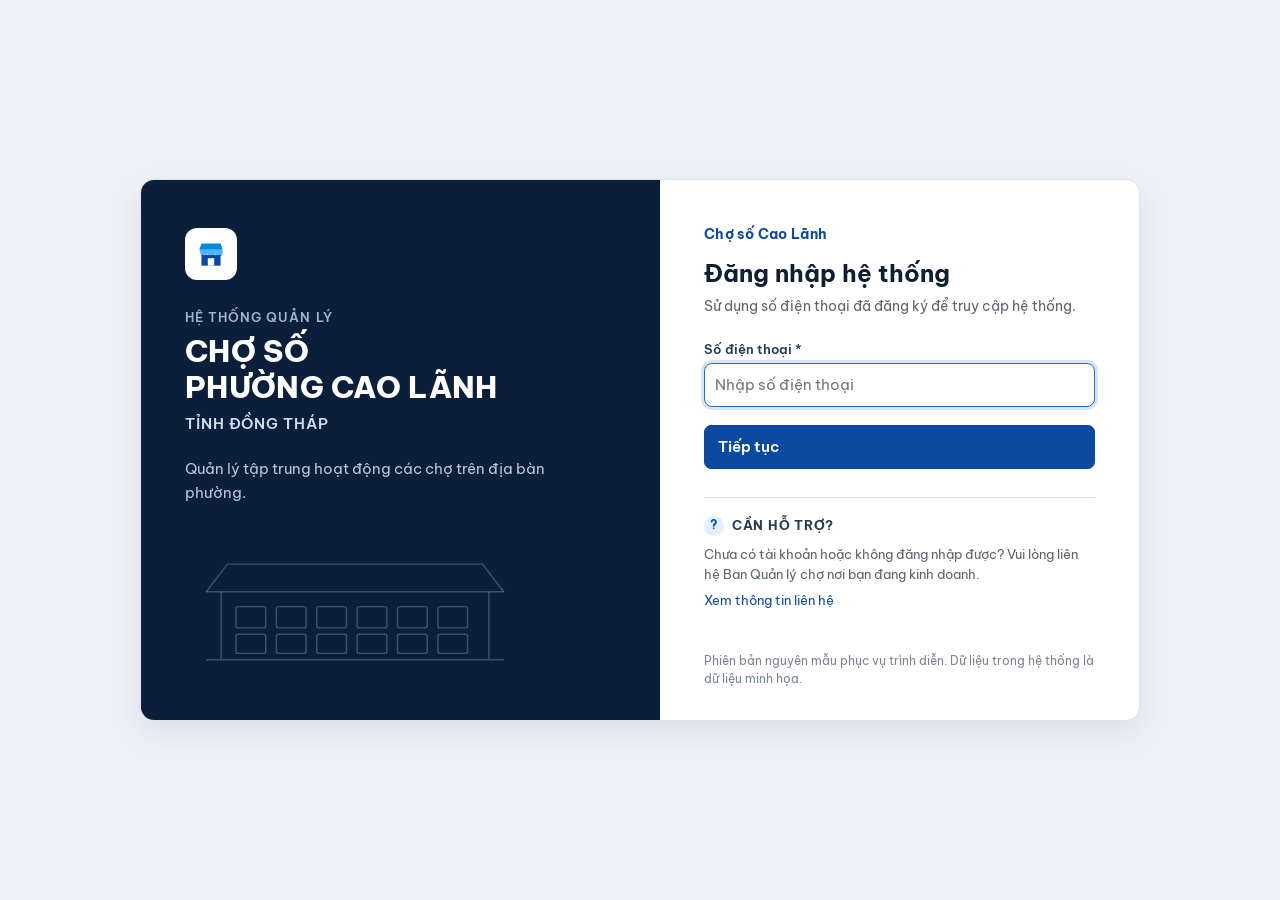
==== commit a0edab76: "Update code" ====
--- a/frontend/index.html
+++ b/frontend/index.html
@@ -8,7 +8,7 @@
   <link rel="preconnect" href="https://fonts.googleapis.com">
   <link rel="preconnect" href="https://fonts.gstatic.com" crossorigin>
   <link href="https://fonts.googleapis.com/css2?family=Be+Vietnam+Pro:wght@400;500;600;700;800&display=swap" rel="stylesheet">
-  <link rel="stylesheet" href="styles.css?v=107">
+  <link rel="stylesheet" href="styles.css?v=85">
   <link rel="icon" href="data:image/svg+xml,<svg xmlns='http://www.w3.org/2000/svg' viewBox='0 0 24 24' fill='none' stroke='%230b4a9e' stroke-width='2'><path d='M3 10h18M5 10v10h14V10M4 4h16l1 6H3l1-6Z'/></svg>">
 </head>
 <body>
@@ -34,7 +34,7 @@
       <header class="topbar">
         <button class="btn menu-toggle" type="button" data-act="menu" aria-label="Mở menu"><svg class="ui-icon" viewBox="0 0 24 24" fill="none" stroke="currentColor" stroke-width="1.8" aria-hidden="true"><path d="M4 6h16M4 12h16M4 18h16"/></svg></button>
         <h1 id="page-title">Tổng quan</h1>
-        <div class="row" id="topbar-user" style="align-items:center">
+        <div class="row" style="align-items:center">
           <span class="label-sm" id="account-mode-label">Tài khoản demo</span>
           <div id="personal-notification-host"></div>
           <div class="row" id="role-seg" style="gap:10px"></div>
@@ -44,7 +44,6 @@
           <span class="label-sm">Chợ</span>
           <div class="seg" id="market-seg"></div>
         </div>
-        <div class="row" id="period-wrap" style="display:none"></div>
       </header>
       <main class="content" id="view"></main>
     </div>
@@ -60,11 +59,11 @@
   <script src="src/shared/ui/overlays.js?v=74"></script>
   <script src="src/shared/ui/pending-work.js?v=74"></script>
   <script src="src/shared/ui/graphics.js?v=74"></script>
-  <script src="src/app/bootstrap.js?v=75"></script>
+  <script src="src/app/bootstrap.js?v=74"></script>
   <script src="src/shared/data/store.js?v=74"></script>
   <script src="src/shared/data/audit.js?v=74"></script>
   <script src="src/shared/data/repository.js?v=74"></script>
-  <script src="src/shared/authz/permissions.js?v=79"></script>
+  <script src="src/shared/authz/permissions.js?v=80"></script>
   <script src="src/shared/authz/guards.js?v=74"></script>
   <script src="src/mocks/accounts.seed.js?v=74"></script>
   <script src="src/features/accounts/store.js?v=74"></script>
@@ -82,13 +81,13 @@
   <script src="src/features/business-points/format.js?v=74"></script>
   <script src="src/features/business-points/collectors.js?v=74"></script>
   <script src="src/features/contracts/repository.js?v=76"></script>
-  <script src="src/features/contracts/service.js?v=84"></script>
+  <script src="src/features/contracts/service.js?v=86"></script>
   <script src="src/features/lifecycle/service.js?v=75"></script>
   <script src="src/features/accounts/repository.js?v=74"></script>
   <script src="src/features/accounts/service.js?v=74"></script>
   <script src="src/features/finance/repository.js?v=74"></script>
   <script src="src/features/finance/service.js?v=74"></script>
-  <script src="src/features/finance/market-period.js?v=84"></script>
+  <script src="src/features/finance/market-period.js?v=87"></script>
   <script src="src/features/finance/receipt.js?v=74"></script>
   <script src="src/features/markets/page.js?v=74"></script>
   <script src="src/features/market-layout/store.js?v=74"></script>
@@ -96,15 +95,15 @@
   <script src="src/features/market-layout/excel-import.js?v=74"></script>
   <script src="src/features/market-layout/diagram.js?v=75"></script>
   <script src="src/features/market-layout/page.js?v=74"></script>
-  <script src="src/features/business-points/panel.js?v=75"></script>
-  <script src="src/features/business-points/page.js?v=76"></script>
+  <script src="src/features/business-points/panel.js?v=76"></script>
+  <script src="src/features/business-points/page.js?v=77"></script>
   <script src="src/features/traders/page.js?v=76"></script>
   <script src="src/features/traders/create.js?v=74"></script>
-  <script src="src/features/traders/profile-workspace.js?v=3"></script>
+  <script src="src/features/traders/profile-workspace.js?v=4"></script>
   <script src="src/features/traders/vehicles.js?v=74"></script>
-  <script src="src/features/contracts/workspace.js?v=85"></script>
-  <script src="src/features/finance/billing.js?v=84"></script>
-  <script src="src/features/finance/page.js?v=93"></script>
+  <script src="src/features/contracts/workspace.js?v=87"></script>
+  <script src="src/features/finance/billing.js?v=87"></script>
+  <script src="src/features/finance/page.js?v=92"></script>
   <script src="src/features/finance/period-monitoring.js?v=76"></script>
   <script src="src/features/access-control/page.js?v=75"></script>
   <script src="src/app/settings.js?v=74"></script>
@@ -123,10 +122,9 @@
   <script src="src/features/assets/page.js?v=74"></script>
   <script src="src/features/reports/state-forms.js?v=74"></script>
   <script src="src/features/reports/page.js?v=74"></script>
-  <script src="src/features/reports/dashboard.js?v=75"></script>
+  <script src="src/features/reports/dashboard.js?v=74"></script>
   <script src="src/features/trader-portal/page.js?v=76"></script>
   <script src="src/features/trader-portal/login.js?v=74"></script>
   <script src="src/app/auth.js?v=74"></script>
-  <script src="src/mocks/demo-widget.js?v=1"></script>
 </body>
 </html>
--- a/frontend/styles.css
+++ b/frontend/styles.css
@@ -1,40 +1,34 @@
 :root {
-  --bg: #F5F7F8;
+  --bg: #f4f6f9;
   --surface: #ffffff;
-  --surface-2: #F1F4F6;
-  --ink: #14212B;
-  --ink-2: #2B3A46;
-  --muted: #54616C;
-  --line: #D9E0E5;
-  --brand: #0B5D7A;
-  --brand-2: #0B5D7A;
-  --brand-soft: #E6F1F5;
-  --accent: #0B5D7A;
-  --accent-soft: #E6F1F5;
-  --ok: #14663A;
-  --warn: #8A4B00;
-  --warn-soft: #FFF3DC;
-  --danger: #A4231A;
-  --danger-soft: #FDECEA;
-  --ok-soft: #E7F4EC;
-  --brand-dark: #084A61;
-  --sidebar: #0E2A35;
-  --sidebar-ink-2: #B9CBD3;
-  --focus: 0 0 0 3px rgba(11, 93, 122, .35);
-  --control-h: 44px;
+  --surface-2: #f5f8fc;
+  --ink: #0f1e32;
+  --ink-2: #2a3a52;
+  --muted: #5c646f;
+  --line: #dbe2e9;
+  --brand: #0b4a9e;
+  --brand-2: #1f6fd0;
+  --brand-soft: #e3efff;
+  --accent: #0089df;
+  --accent-soft: #dcefff;
+  --ok: #20a04e;
+  --warn: #d97706;
+  --warn-soft: #fff1e3;
+  --danger: #df2225;
+  --danger-soft: #fde8e8;
   --purple: #7c54cd;
-  --radius: 8px;
-  --shadow: 0 1px 2px rgba(14, 42, 53, .06);
+  --radius: 10px;
+  --shadow: 0 1px 2px rgba(15, 30, 50, .06), 0 2px 8px rgba(15, 30, 50, .05);
   /* Typography scale chuẩn — xem GLOBAL_TYPOGRAPHY_NORMALIZATION_REPORT.md. Mọi font-size trong CSS
      (và inline style JS khi cần) PHẢI dùng 1 trong các token dưới đây, không tự khai px riêng lẻ,
      để sau này đổi typography chỉ cần sửa đúng 1 chỗ. */
-  --font-size-xs: 13px;   /* badge/chip, số trong ô sơ đồ, caption nhỏ */
-  --font-size-sm: 14px;   /* secondary/meta/help text, thead bảng, nhãn form */
-  --font-size-base: 16px; /* body mặc định, nav, button, input, table, nội dung card */
-  --font-size-md: 18px;   /* section/card title — font-weight 600/700 */
-  --font-size-lg: 24px;   /* page title — font-weight 700; số tổng nổi bật trong 1 dòng */
-  --font-size-kpi: 28px;  /* số KPI thật sự cần nhấn mạnh — font-weight 700+ */
-  --line-height-base: 1.5;
+  --font-size-xs: 12px;   /* badge/chip, số trong ô sơ đồ, caption nhỏ */
+  --font-size-sm: 13px;   /* secondary/meta/help text, thead bảng, nhãn form */
+  --font-size-base: 14px; /* body mặc định, nav, button, input, table, nội dung card */
+  --font-size-md: 16px;   /* section/card title — font-weight 600/700 */
+  --font-size-lg: 20px;   /* page title — font-weight 700; số tổng nổi bật trong 1 dòng */
+  --font-size-kpi: 24px;  /* số KPI thật sự cần nhấn mạnh — font-weight 700+ */
+  --line-height-base: 1.45;
   --line-height-title: 1.35; /* section title 16px/600 */
   --line-height-meta: 1.4;   /* tên đối tượng 14px/600 và meta/caption 12px */
   font-family: "Be Vietnam Pro", "Segoe UI", Roboto, Arial, sans-serif;
@@ -53,14 +47,14 @@
 
 /* ---------- Khung ---------- */
 .demo-banner {
-  background: #0E2A35; color: #cfe0f5; font-size: var(--font-size-sm); padding: 6px 16px;
+  background: #0d2e55; color: #cfe0f5; font-size: var(--font-size-sm); padding: 6px 16px;
   display: flex; gap: 12px; align-items: center; justify-content: center; flex-wrap: wrap; text-align: center;
 }
 .demo-banner b { color: #fff; }
 .demo-banner button { background: transparent; border: 1px solid #4a6f9c; color: #cfe0f5; border-radius: 6px; padding: 2px 10px; cursor: pointer; font-size: var(--font-size-xs); }
 
 .app { display: grid; grid-template-columns: 248px 1fr; min-height: calc(100vh - 31px); }
-.sidebar { background: var(--sidebar); color: #dbe3ee; display: flex; flex-direction: column; position: sticky; top: 0; height: 100vh; overflow-y: auto; }
+.sidebar { background: var(--brand); color: #dbe3ee; display: flex; flex-direction: column; position: sticky; top: 0; height: 100vh; overflow-y: auto; }
 .brand { padding: 18px 18px 14px; border-bottom: 1px solid rgba(255,255,255,.1); display: flex; gap: 10px; align-items: center; }
 .brand-logo { width: 38px; height: 38px; border-radius: 10px; background: #fff; display: grid; place-items: center; flex: none; }
 .brand-title { font-weight: 700; font-size: var(--font-size-md); color: #fff; }
@@ -165,7 +159,7 @@
 .btn { border: 1px solid var(--line); background: var(--surface); padding: 7px 13px; border-radius: 8px; cursor: pointer; font-size: var(--font-size-base); display: inline-flex; gap: 6px; align-items: center; white-space: nowrap; }
 .btn:hover { border-color: #b8c4d3; }
 .btn.primary { background: var(--brand); border-color: var(--brand); color: #fff; }
-.btn.primary:hover { background: #084A61; }
+.btn.primary:hover { background: #08397a; }
 .btn.accent { background: var(--accent); border-color: var(--accent); color: #fff; }
 .btn.danger { color: var(--danger); border-color: #f3c2c2; }
 .btn.sm { padding: 4px 9px; font-size: var(--font-size-sm); }
@@ -234,7 +228,7 @@
 .vehicle-list{display:grid;gap:8px}.vehicle-row{display:flex;align-items:center;gap:10px;padding:10px 0;border-top:1px solid var(--line,#e8ecef)}.vehicle-row:first-child{border-top:0}.vehicle-row small{display:block;color:var(--muted,#667085);margin-top:2px}.vehicle-row.is-inactive{opacity:.62}.vehicle-icon{font-size:22px}
 
 .tag.danger { background: var(--danger-soft); border-color: #f3c2c2; color: #b01c1e; }
-.tag.info { background: var(--brand-soft); border-color: #BFD9E3; color: var(--brand); }
+.tag.info { background: var(--brand-soft); border-color: #bcd6f5; color: var(--brand); }
 .tag.purple { background: #eee8fb; border-color: #d5c7f3; color: #5b3aa8; }
 
 .note { border-left: 3px solid var(--warn); background: var(--warn-soft); padding: 9px 12px; border-radius: 6px; font-size: var(--font-size-sm); color: #7a3d0a; }
@@ -291,8 +285,8 @@
   white-space: nowrap; overflow: hidden; text-overflow: ellipsis;
 }
 .cell:hover { transform: translateY(-1px); box-shadow: 0 2px 6px rgba(0,0,0,.18); }
-.cell.s-thue { background: #14663A; }
-.cell.s-no { background: #A4231A; }
+.cell.s-thue { background: #20a04e; }
+.cell.s-no { background: #df2225; }
 .cell.s-ngung { background: #e0a526; }
 .cell.s-tranhchap { background: #7c54cd; }
 .cell.s-trong { background: #fff; color: #8b95a3; border: 1.5px dashed #b8c4d3; }
@@ -351,7 +345,7 @@
 .inc-card-title { padding-right: 22px; color: var(--ink); font-size: var(--font-size-base); font-weight: 650; line-height: 1.35; overflow-wrap: anywhere; }
 .inc-card-tags { display: flex; align-items: center; gap: 8px; color: var(--muted); font-size: var(--font-size-xs); font-weight: 600; }
 .inc-chip { display: inline-flex; align-items: center; max-width: 100%; min-height: 22px; padding: 2px 8px; border: 1px solid var(--line); border-radius: 99px; background: var(--surface-2); color: var(--muted); font-weight: 700; line-height: 1.3; white-space: nowrap; }
-.inc-chip.info { background: #E6F1F5; border-color: #BFD9E3; color: #0B5D7A; }
+.inc-chip.info { background: #e3efff; border-color: #bcd6f5; color: #0b4a9e; }
 .inc-chip.ok { background: #e6f6ec; border-color: #bfe3cb; color: #167a3c; }
 .inc-chip.warn { background: var(--warn-soft); border-color: #f7cfa3; color: #9a4b0c; }
 .inc-chip.danger { background: var(--danger-soft); border-color: #f3c2c2; color: #b01c1e; }
@@ -371,7 +365,7 @@
 .inc-card-actions { display: flex; justify-content: flex-end; gap: 6px; margin-top: 4px; flex-wrap: wrap; }
 .inc-card-actions .btn { min-height: 30px; }
 .inc-inline { max-width: 100%; min-height: 24px; border: 0; border-radius: 99px; background: #eef3f8; color: #46576a; padding: 3px 8px; font-size: var(--font-size-xs); font-weight: 700; cursor: default; overflow: hidden; text-overflow: ellipsis; white-space: nowrap; }
-.inc-inline.info { background: #E6F1F5; color: #0B5D7A; }
+.inc-inline.info { background: #e3efff; color: #0b4a9e; }
 .inc-inline.ok { background: #e6f6ec; color: #167a3c; }
 .inc-inline.warn { background: var(--warn-soft); color: #9a4b0c; }
 .inc-inline.danger { background: var(--danger-soft); color: #b01c1e; }
@@ -441,7 +435,7 @@
 .btn .ui-icon, .nav .ui-icon, .tag .ui-icon { margin-right: 5px; }
 .mb-iconbtn .ui-icon { margin: 0; }
 .toasts { position: fixed; right: 16px; bottom: 16px; display: flex; flex-direction: column; gap: 8px; z-index: 200; }
-.toast { background: #0E2A35; color: #fff; padding: 10px 14px; border-radius: 9px; font-size: var(--font-size-sm); box-shadow: 0 8px 24px rgba(0,0,0,.25); max-width: 360px; animation: pop .2s ease-out; }
+.toast { background: #0d2e55; color: #fff; padding: 10px 14px; border-radius: 9px; font-size: var(--font-size-sm); box-shadow: 0 8px 24px rgba(0,0,0,.25); max-width: 360px; animation: pop .2s ease-out; }
 @keyframes pop { from { transform: translateY(8px); opacity: 0; } to { transform: none; opacity: 1; } }
 
 .pay-methods { display: grid; grid-template-columns: repeat(3, 1fr); gap: 8px; }
@@ -460,14 +454,14 @@
 /* ---------- Mini app ---------- */
 .mini-wrap { display: grid; grid-template-columns: 380px minmax(0, 1fr); gap: 28px; align-items: start; }
 .phone { width: 360px; height: 740px; border-radius: 42px; background: #0d1a17; padding: 12px; box-shadow: 0 30px 60px rgba(0,0,0,.25); margin: 0 auto; }
-.screen { width: 100%; height: 100%; border-radius: 32px; background: #F5F7F8; overflow: hidden; display: flex; flex-direction: column; position: relative; }
+.screen { width: 100%; height: 100%; border-radius: 32px; background: #f4f6f9; overflow: hidden; display: flex; flex-direction: column; position: relative; }
 .notch { height: 26px; display: flex; justify-content: space-between; align-items: center; padding: 0 22px; font-size: 11.5px; font-weight: 600; background: var(--brand); color: #fff; }
 .m-head { background: var(--brand); color: #fff; padding: 8px 18px 16px; }
 .m-head .hi { font-size: var(--font-size-sm); opacity: .8; }
 .m-head .nm { font-size: var(--font-size-md); font-weight: 700; }
 .m-body { flex: 1; overflow-y: auto; padding: 14px; display: flex; flex-direction: column; gap: 12px; }
 .m-card { background: #fff; border-radius: 14px; padding: 14px; border: 1px solid var(--line); }
-.m-due { background: linear-gradient(135deg, #0B5D7A, #0B5D7A); color: #fff; border: 0; }
+.m-due { background: linear-gradient(135deg, #0b4a9e, #1f6fd0); color: #fff; border: 0; }
 .m-due .amt { font-size: var(--font-size-kpi); font-weight: 800; margin: 4px 0 10px; }
 .m-tabs { display: grid; grid-template-columns: repeat(6, minmax(0, 1fr)); border-top: 1px solid var(--line); background: #fff; }
 .m-tabs button { border: 0; background: transparent; padding: 8px 1px 10px; font-size: 11px; color: var(--muted); cursor: pointer; display: flex; flex-direction: column; align-items: center; gap: 2px; min-width: 0; }
@@ -678,7 +672,7 @@
 .merchant-status.warn { background: var(--brand-soft); color: var(--brand); border: 1px solid #cbdcf0; }
 .merchant-status.ok { background: #eef7f2; color: #167a3c; border: 1px solid #d4eadd; }
 .merchant-status.danger { background: #fff7f7; color: var(--danger); border: 1px solid #f0d5d5; }
-.merchant-table .btn.primary { background: #0E2A35; border-color: #0E2A35; }
+.merchant-table .btn.primary { background: #0d2e55; border-color: #0d2e55; }
 .merchant-view-btn .ui-icon { width: 15px; height: 15px; }
 .merchant-table-foot { display: flex; justify-content: space-between; gap: 12px; align-items: center; color: #60728a; margin-top: 12px; }
 .merchant-table-foot > div { display: flex; gap: 6px; }
@@ -919,7 +913,7 @@
 .dmc-num .input { width: 100%; padding-right: 52px; text-align: right; font-variant-numeric: tabular-nums; }
 .dmc-suffix { position: absolute; right: 10px; font-size: var(--font-size-sm); color: #4a5563; pointer-events: none; }
 .dmc-derived { display: flex; justify-content: space-between; align-items: center; margin: 12px 0 4px; padding: 9px 12px; background: #f5f8fb; border: 1px solid #e1e8f0; border-radius: 8px; font-size: var(--font-size-sm); color: #34414f; }
-.dmc-derived b { font-variant-numeric: tabular-nums; color: #14212B; }
+.dmc-derived b { font-variant-numeric: tabular-nums; color: #0f1e32; }
 .dmc-err { color: #b01c1e; font-size: var(--font-size-sm); }
 .dmc-err:empty, .dmc-err-summary:empty { display: none; }
 .dmc-err-summary { margin-bottom: 12px; }
@@ -1016,8 +1010,8 @@
 .fcm-chip i { font-style: normal; font-weight: 700; }
 .fcm-chip.is-on { background: #e6f6ec; border-color: #bfe3cb; color: #167a3c; }
 .fcm-chip.is-off { background: #f3f5f8; border-color: #e0e5eb; color: #7a8594; }
-.fcm-chip.is-none { background: #fff; border-color: #b9c3cf; border-style: dashed; color: #54616C; }
-.tag.fcm-t-none { background: #fff; border-style: dashed; border-color: #b9c3cf; color: #54616C; }
+.fcm-chip.is-none { background: #fff; border-color: #b9c3cf; border-style: dashed; color: #5c646f; }
+.tag.fcm-t-none { background: #fff; border-style: dashed; border-color: #b9c3cf; color: #5c646f; }
 .tag.fcm-t-na { background: #f3f5f8; border-color: #e0e5eb; color: #6b7684; }
 .tag.fcm-t-future { margin-left: 4px; }
 /* Chi tiết 1 chợ */
@@ -1055,7 +1049,7 @@
 .fcm-price { font-size: 17px; font-variant-numeric: tabular-nums; }
 .fcm-price span { font-size: var(--font-size-sm); color: var(--muted); }
 .fcm-warn-text { color: #9a4b0c; font-weight: 600; }
-.fcm-future { color: #0B5D7A; }
+.fcm-future { color: #0b4a9e; }
 .fcm-detail { margin-top: 2px; }
 .fcm-detail > summary { cursor: pointer; color: var(--brand); font-size: var(--font-size-sm); width: max-content; }
 .fcm-detail[open] > summary { margin-bottom: 8px; }
@@ -1673,6 +1667,7 @@
   .drawer-tt-cl .kv { grid-template-columns: 1fr; gap: 3px; }
 }
 /* ---------- Đồng bộ phong cách với Hệ thống quản lý, điều hành và tổng hợp dữ liệu phường (IOC) ---------- */
+:root { --radius: 8px; --bg: #f5f7fa; --brand: #0b4a9e; --brand-2: #1f6fd0; --brand-soft: #e3efff; --accent: #0089df; --line: #dbe2e9; --ink: #0f1e32; --muted: #5c646f; }
 .sidebar { background: #0b1f3a; color: #dbe3ee; border-right: 1px solid #1c2f46; }
 .brand { border-bottom-color: #1c2f46; }
 .brand-logo { background: #fff; border-radius: 10px; }
@@ -1680,25 +1675,25 @@
 .nav-group { opacity: .5; }
 .nav a { color: #c9d4e3; border-radius: 7px; }
 .nav a:hover { background: #12294a; color: #fff; }
-.nav a.active { background: #0E2A35; color: #fff; font-weight: 600; box-shadow: inset 3px 0 0 #0B5D7A; }
-.nav .badge { background: #A4231A; }
+.nav a.active { background: #0d2e55; color: #fff; font-weight: 600; box-shadow: inset 3px 0 0 #0089df; }
+.nav .badge { background: #df2225; }
 .sidebar-foot { border-top-color: #1c2f46; opacity: .6; }
-.demo-banner { background: #0E2A35; color: #cfe0f5; }
+.demo-banner { background: #0d2e55; color: #cfe0f5; }
 .demo-banner button { border-color: #3d6396; }
 .topbar { border-bottom: 1px solid var(--line); }
-.topbar h1 { font-size: 17px; font-weight: 700; color: #14212B; }
+.topbar h1 { font-size: 17px; font-weight: 700; color: #0f1e32; }
 .seg { background: #f1f4f8; border-color: var(--line); }
 .seg button.on { background: var(--brand); }
 .card { border-radius: 10px; box-shadow: 0 1px 2px rgba(15, 30, 50, .05); }
-.kpi .k-value { color: #14212B; }
+.kpi .k-value { color: #0f1e32; }
 .btn { border-radius: 7px; }
 .btn.primary { background: var(--brand); border-color: var(--brand); }
-.btn.primary:hover { background: #084A61; }
+.btn.primary:hover { background: #08397a; }
 .btn.accent { background: var(--accent); border-color: var(--accent); }
 .input:focus { outline: 2px solid #9cc4f0; border-color: var(--brand-2); }
-.tag.info { background: #E6F1F5; border-color: #BFD9E3; color: #0B5D7A; }
-.toast { background: #0E2A35; }
-.script li::before { background: #E6F1F5; color: #0B5D7A; }
+.tag.info { background: #e3efff; border-color: #bcd6f5; color: #0b4a9e; }
+.toast { background: #0d2e55; }
+.script li::before { background: #e3efff; color: #0b4a9e; }
 
 /* Sơ đồ mặt bằng: ô điểm kinh doanh tông nhạt, chữ đậm màu — bớt chói, đồng bộ IOC */
 .cell { border-width: 1px; border-style: solid; font-weight: 600; }
@@ -1708,7 +1703,7 @@
 .cell.s-ngung { background: #fff1e3; border-color: #f5cf9f; color: #9a4b0c; }
 .cell.s-tranhchap { background: #eee8fb; border-color: #cfc0f0; color: #5b3aa8; }
 .cell.s-trong { background: #fff; border: 1px dashed #c5cfdb; color: #98a3b3; font-weight: 500; }
-.cell.sel { outline: 2px solid #0B5D7A; outline-offset: 1px; }
+.cell.sel { outline: 2px solid #0b4a9e; outline-offset: 1px; }
 
 /* Thẻ tóm tắt Mặt bằng chợ */
 .mb-head-b { padding: 12px 16px; display: flex; gap: 10px 24px; align-items: flex-start; flex-wrap: wrap; }
@@ -1725,8 +1720,8 @@
 button.mb-chip.on { outline: 2px solid currentColor; outline-offset: -2px; }
 .mb-chip i { width: 8px; height: 8px; border-radius: 50%; }
 .mb-chip b { font-variant-numeric: tabular-nums; font-weight: 600; color: var(--ink); }
-.mb-chip-total { background: #E6F1F5; border-color: #BFD9E3; color: #0B5D7A; }
-.mb-chip-total b { color: #0B5D7A; }
+.mb-chip-total { background: #e3efff; border-color: #bcd6f5; color: #0b4a9e; }
+.mb-chip-total b { color: #0b4a9e; }
 .mb-chip-thue { background: #e6f6ec; border-color: #bfe3cb; color: #167a3c; }
 .mb-chip-no { background: #fde8e8; border-color: #f3c2c2; color: #b01c1e; }
 .mb-chip-ngung { background: #fff1e3; border-color: #f7cfa3; color: #9a4b0c; }
@@ -1805,7 +1800,7 @@
 .drawer-tt-cl .kv dt { color: var(--tt-secondary); font-size: 14px; font-weight: 400; }
 .drawer-tt-cl .kv dd { color: var(--tt-text); font-size: 14px; font-weight: 500; }
 .drawer-tt-cl .tt-profile-layout { display: grid; grid-template-columns: 116px minmax(0, 1fr); gap: 20px; align-items: start; }
-.drawer-tt-cl .tt-portrait { width: 116px; height: 116px; display: grid; place-items: center; align-content: center; gap: 7px; overflow: hidden; border: 1px dashed #b9c5d2; border-radius: 10px; background: #F5F7F8; color: var(--tt-secondary); text-align: center; }
+.drawer-tt-cl .tt-portrait { width: 116px; height: 116px; display: grid; place-items: center; align-content: center; gap: 7px; overflow: hidden; border: 1px dashed #b9c5d2; border-radius: 10px; background: #f5f7fa; color: var(--tt-secondary); text-align: center; }
 .drawer-tt-cl .tt-portrait .ui-icon { width: 28px; height: 28px; }
 .drawer-tt-cl .tt-portrait small { padding: 0 8px; font-size: 12px; line-height: 1.35; }
 .drawer-tt-cl .tt-portrait img { width: 100%; height: 100%; object-fit: cover; }
@@ -1956,7 +1951,7 @@
 .rp-chart { margin-bottom: 14px; }
 .rp-tbl { border: 1px solid #c9d3df; }
 .rp-tbl th { background: #e9f1fb; color: #0b3a78; border: 1px solid #c9d3df; text-align: center; font-size: 12px; padding: 9px 10px; }
-.rp-tbl td { border: 1px solid #D9E0E5; padding: 8px 10px; }
+.rp-tbl td { border: 1px solid #dbe2e9; padding: 8px 10px; }
 .rp-tbl tbody tr:nth-child(even) td { background: #f7f9fc; }
 .rp-tbl .rp-stt { width: 44px; text-align: center; color: var(--muted); }
 .rp-tbl .rp-first { font-weight: 600; }
@@ -2010,7 +2005,7 @@
 .rp-state-head .rp-org-b { font-weight: 800; color: var(--brand); }
 .rp-mau { text-align: right; font-size: 13px; }
 .rp-form th { text-align: center; vertical-align: middle; border: 1px solid #c9d3df; background: #eef3fa; font-size: 11.5px; padding: 6px 6px; }
-.rp-form td { border: 1px solid #D9E0E5; font-size: 12.5px; }
+.rp-form td { border: 1px solid #dbe2e9; font-size: 12.5px; }
 .rp-form .rp-colno th { background: #f7f9fc; color: var(--muted); font-weight: 500; font-size: 11px; padding: 3px; }
 .rp-form .rp-total td { background: #eef3fa; font-weight: 700; }
 /* Cài đặt → Phân quyền chi tiết: "Chọn tất cả" theo từng nhóm quyền thao tác. */
@@ -2025,7 +2020,7 @@
 .profile-summary-main { display: flex; align-items: center; gap: 20px; min-width: 0; }
 .profile-avatar-wrap { position: relative; display: grid; justify-items: center; flex: none; }
 .profile-avatar { width: 76px; height: 76px; display: grid; place-items: center; overflow: hidden; border-radius: 50%; background: #e7f1ff; color: var(--brand); font-size: var(--font-size-lg); font-weight: 700; }
-.profile-avatar img { width: 100%; height: 100%; object-fit: cover; }.profile-avatar-action { position: absolute; right: -3px; bottom: -3px; display: grid; width: 27px; height: 27px; padding: 0; place-items: center; border: 2px solid #fff; border-radius: 50%; background: var(--brand); color: #fff; cursor: pointer; box-shadow: 0 1px 3px rgba(15,30,50,.2); }.profile-avatar-action:hover { background: #084A61; }.profile-avatar-action .ui-icon { width: 13px; height: 13px; }
+.profile-avatar img { width: 100%; height: 100%; object-fit: cover; }.profile-avatar-action { position: absolute; right: -3px; bottom: -3px; display: grid; width: 27px; height: 27px; padding: 0; place-items: center; border: 2px solid #fff; border-radius: 50%; background: var(--brand); color: #fff; cursor: pointer; box-shadow: 0 1px 3px rgba(15,30,50,.2); }.profile-avatar-action:hover { background: #08397a; }.profile-avatar-action .ui-icon { width: 13px; height: 13px; }
 .profile-identity { min-width: 0; flex: 1; }.profile-name-row { display: flex; align-items: center; justify-content: space-between; gap: 14px; flex-wrap: wrap; }.profile-name { font-size: 22px; color: var(--ink); }.profile-name-row .btn .ui-icon { width: 15px; height: 15px; }
 .profile-role-status { display: flex; align-items: center; gap: 10px; margin-top: 4px; flex-wrap: wrap; }.profile-role { color: var(--ink-2); font-weight: 600; }.profile-status-dot { width: 7px; height: 7px; border-radius: 50%; background: currentColor; }.profile-contact-line { display: flex; align-items: center; gap: 6px; margin-top: 11px; color: var(--ink-2); font-size: var(--font-size-sm); flex-wrap: wrap; }.profile-contact-line .ui-icon { width: 15px; height: 15px; color: var(--brand-2); }.profile-contact-sep { color: #a2adba; }
 .profile-summary-meta { display: flex; gap: 7px; margin-top: 14px; flex-wrap: wrap; }.profile-summary-meta span { display: inline-flex; align-items: center; gap: 4px; padding: 4px 8px; border: 1px solid #dbe7f5; border-radius: 99px; background: #f5f9ff; }.profile-summary-meta small { color: #536b85; font-size: var(--font-size-xs); }.profile-summary-meta b { color: var(--ink-2); font-size: var(--font-size-xs); }
@@ -2083,7 +2078,7 @@
 .acc-lock-target { display: flex; align-items: flex-start; gap: 12px; }.acc-lock-who { flex: 1; display: flex; flex-direction: column; gap: 2px; min-width: 0; }.acc-lock-who span { font-size: var(--font-size-sm); color: var(--muted); }
 .acc-lock-req { color: var(--danger); }
 .acc-lock-section { margin-top: 4px; padding-top: 12px; border-top: 1px solid var(--line); font-size: var(--font-size-xs); font-weight: 700; letter-spacing: .04em; text-transform: uppercase; color: var(--muted); }
-.acc-lock-code { padding: 10px; border: 1px dashed var(--line); border-radius: 8px; background: var(--surface-2, #F5F7F8); text-align: center; font-size: 26px; font-weight: 700; letter-spacing: .18em; font-variant-numeric: tabular-nums; user-select: none; }.acc-lock-code.expired { color: var(--muted); text-decoration: line-through; opacity: .6; }
+.acc-lock-code { padding: 10px; border: 1px dashed var(--line); border-radius: 8px; background: var(--surface-2, #f5f7fa); text-align: center; font-size: 26px; font-weight: 700; letter-spacing: .18em; font-variant-numeric: tabular-nums; user-select: none; }.acc-lock-code.expired { color: var(--muted); text-decoration: line-through; opacity: .6; }
 .acc-lock-input { max-width: 180px; font-size: 18px; letter-spacing: .3em; font-variant-numeric: tabular-nums; }
 .acc-lock-timer { display: flex; align-items: center; gap: 10px; flex-wrap: wrap; font-size: var(--font-size-sm); color: var(--muted); }.acc-lock-expired { color: #b42326; }
 .acc-lock-error { padding: 8px 12px; border-radius: 6px; background: var(--danger-soft); color: #b01c1e; font-size: var(--font-size-sm); }.acc-lock-error[hidden] { display: none; }
@@ -2182,7 +2177,7 @@
 .mb-rowcard .plan-row { margin-top: 6px; }
 .mb-list { display: flex; flex-direction: column; gap: 6px; }
 .mb-listitem { position: relative; display: flex; flex-direction: column; align-items: flex-start; gap: 2px; width: 100%; border: 1px solid var(--line); border-radius: 9px; background: #fff; padding: 10px 34px 10px 12px; cursor: pointer; text-align: left; font: inherit; }
-.mb-listitem:hover { border-color: #BFD9E3; background: #f8fbff; }
+.mb-listitem:hover { border-color: #bcd6f5; background: #f8fbff; }
 .mb-listitem-name { font-weight: 700; color: var(--ink); }
 .mb-listitem-sub { font-size: var(--font-size-sm); color: var(--muted); }
 .mb-listitem-go { position: absolute; right: 12px; top: 50%; transform: translateY(-50%); color: var(--muted); font-size: 18px; }
@@ -2458,7 +2453,7 @@
 .tp-pay-line.is-sum { border-top: 1px solid #cfdcec; border-bottom: 0; font-weight: 700; }
 .tp-pay-amount { display: grid; gap: 2px; background: #f2f7ff; border: 1px solid #cfe0f7; border-radius: 10px; padding: 14px 16px; }
 .tp-pay-amount span { color: #3b4f6b; font-size: var(--font-size-sm); text-transform: uppercase; letter-spacing: .04em; }
-.tp-pay-amount b { font-size: 28px; color: #0B5D7A; font-variant-numeric: tabular-nums; }
+.tp-pay-amount b { font-size: 28px; color: #0b4a9e; font-variant-numeric: tabular-nums; }
 .tp-pay-amount small { color: #52637a; }
 .modal-f .tp-pay-cta { font-size: 16px; padding-left: 20px; padding-right: 20px; }
 .tp-pay-options { display: grid; gap: 10px; }
@@ -2658,18 +2653,20 @@
 .ctw-block { padding: 14px 16px; min-width: 0; }
 .ctw-block h3 { margin: 0 0 10px; font-size: var(--font-size-md); color: var(--ink-2); }
 .ctw-block .tbl-wrap { overflow-x: auto; }
-.ctw-expiry-notes > .row { margin-bottom: 12px; align-items: center; }
-.ctw-expiry-notes h3 { margin: 0; }
+.ctw-followup > .row { margin-bottom: 10px; align-items: center; }
+.ctw-followup h3 { margin: 0; }
+.ctw-follow-summary { display: flex; flex-wrap: wrap; align-items: center; gap: 6px 8px; margin-bottom: 8px; }
+.ctw-follow-h { margin: 14px 0 8px; font-size: var(--font-size-sm); color: var(--ink-2); }
+.ctw-flags { display: inline-flex; flex-wrap: wrap; gap: 4px; margin-top: 3px; }
+.ctw-check { display: inline-flex; align-items: center; gap: 6px; font-size: var(--font-size-sm); white-space: nowrap; }
 .ctw-note-list { display: grid; gap: 10px; }
 .ctw-note { border: 1px solid var(--line); border-radius: var(--radius); padding: 12px; background: var(--surface); white-space: pre-wrap; overflow-wrap: anywhere; }
 .ctw-note-meta { display: flex; justify-content: space-between; gap: 12px; margin-bottom: 7px; color: var(--muted); font-size: var(--font-size-sm); }
 .ctw-note-meta b { color: var(--ink); }
-.ctw-continuations > .row { margin-bottom: 12px; align-items: center; }
-.ctw-continuations h3 { margin: 0; }
 .ctw-continuation-hint { margin-bottom: 8px; }
 .ctw-voided td { color: var(--muted); text-decoration-color: var(--muted); }
 .ctw-voided td:first-child { text-decoration: line-through; }
-.ctw-continuations .ctw-err, .modal-b .ctw-err { display: block; margin-top: 4px; }
+.ctw-followup .ctw-err, .modal-b .ctw-err { display: block; margin-top: 4px; }
 .ctw-sub { margin: 12px 0 6px; font-weight: 600; font-size: var(--font-size-sm); }
 @media (max-width: 900px) { .ctw-detail-grid, .ctw-config-grid { grid-template-columns: 1fr; } }
 
@@ -2713,272 +2710,3 @@
   .tp-detail-kv > div.wide { grid-column: auto; }
   .tp-detail-section { padding: 16px 0; }
 }
-
-/* =====================================================================================================
-   GIAO DIỆN V2 (G2C/G2B) - Bước 1: khung ứng dụng + thành phần dùng chung.
-   Quy tắc: 1 màu nhấn (--brand), 1 bán kính (--radius 8px), chữ nền 16px, vùng bấm >= 44px, trạng thái
-   luôn có chữ (không chỉ màu), vòng focus 3px. Chỉ đổi giao diện; không đổi logic nghiệp vụ.
-   ===================================================================================================== */
-html { -webkit-text-size-adjust: 100%; }
-body { font-size: var(--font-size-base); line-height: var(--line-height-base); color: var(--ink); background: var(--bg); }
-a { color: var(--brand); text-underline-offset: 2px; }
-:focus-visible { outline: 3px solid var(--brand); outline-offset: 2px; }
-.input:focus, .input:focus-visible { outline: 0; border-color: var(--brand); box-shadow: var(--focus); }
-
-/* Khung: banner mẫu gọn một dòng, sidebar tối giản */
-.demo-banner { background: var(--sidebar); color: var(--sidebar-ink-2); padding: 6px 16px; font-size: var(--font-size-xs); line-height: 1.3; }
-.demo-banner button { border-color: rgba(255, 255, 255, .28); color: #fff; padding: 3px 12px; min-height: 28px; font-size: var(--font-size-xs); }
-.sidebar { background: var(--sidebar); border-right: 0; color: #fff; }
-.brand { padding: 16px 18px; border-bottom: 1px solid rgba(255, 255, 255, .12); }
-.brand-title { font-size: var(--font-size-md); }
-.brand-sub { opacity: 1; color: var(--sidebar-ink-2); }
-.nav { padding: 8px 10px 20px; gap: 2px; }
-.nav-group { font-size: var(--font-size-xs); letter-spacing: .04em; opacity: 1; color: var(--sidebar-ink-2); padding: 18px 12px 6px; }
-.nav-subgroup { font-size: var(--font-size-xs); letter-spacing: .02em; opacity: 1; color: var(--sidebar-ink-2); padding: 8px 12px 4px 14px; }
-.nav a { min-height: 42px; padding: 7px 12px; border-radius: var(--radius); color: #fff; font-size: 15px; line-height: 1.3; }
-.nav a:hover { background: rgba(255, 255, 255, .1); color: #fff; }
-.nav a.active { background: #fff; color: var(--brand); font-weight: 700; box-shadow: none; }
-.nav a:focus-visible { outline: 3px solid #fff; outline-offset: -3px; }
-.nav .badge { background: #fff; color: var(--danger); font-weight: 700; }
-.sidebar-foot { border-top-color: rgba(255, 255, 255, .12); opacity: 1; color: var(--sidebar-ink-2); font-size: var(--font-size-xs); }
-
-/* Thanh trên: tiêu đề rõ, đủ chỗ thở */
-.topbar { padding: 10px 28px; min-height: 64px; background: var(--surface); border-bottom: 1px solid var(--line); }
-.topbar h1 { font-size: var(--font-size-lg); font-weight: 700; color: var(--ink); letter-spacing: 0; }
-.content { padding: 28px 32px 64px; gap: 24px; max-width: 1440px; width: 100%; margin: 0 auto; }
-.menu-toggle { min-height: var(--control-h); }
-
-/* Bộ chọn dạng nút (seg) */
-.seg { background: var(--surface-2); border: 1px solid var(--line); border-radius: var(--radius); padding: 3px; }
-.seg button { min-height: 38px; padding: 6px 14px; border-radius: 6px; color: var(--ink-2); font-weight: 500; }
-.seg button:hover { background: #fff; }
-.seg button.on { background: var(--brand); color: #fff; font-weight: 600; }
-
-/* Thẻ: ít bóng, viền mảnh */
-.card { border-radius: var(--radius); border: 1px solid var(--line); box-shadow: none; }
-.card-h { padding: 18px 20px 12px; }
-.card-h h3 { font-size: var(--font-size-md); font-weight: 700; color: var(--ink); }
-.card-b { padding: 6px 20px 20px; }
-.kpi { padding: 18px 20px; }
-.kpi .k-label { font-size: var(--font-size-sm); color: var(--muted); }
-.kpi .k-value { font-size: var(--font-size-kpi); color: var(--ink); }
-
-/* Nút: lớn, rõ vai trò */
-.btn { min-height: var(--control-h); padding: 8px 18px; border-radius: var(--radius); border: 1px solid #B7C3CC; background: #fff; color: var(--ink); font-size: var(--font-size-base); font-weight: 600; }
-.btn:hover { border-color: var(--brand); color: var(--brand); }
-.btn.primary { background: var(--brand); border-color: var(--brand); color: #fff; }
-.btn.primary:hover { background: var(--brand-dark); border-color: var(--brand-dark); color: #fff; }
-.btn.accent { background: var(--brand); border-color: var(--brand); color: #fff; }
-.btn.danger { color: var(--danger); border-color: #E3B3AE; background: #fff; }
-.btn.danger:hover { background: var(--danger-soft); border-color: var(--danger); color: var(--danger); }
-.btn.sm { min-height: 36px; padding: 5px 12px; font-size: var(--font-size-sm); }
-.btn.link { min-height: 0; padding: 0; border: 0; background: transparent; color: var(--brand); font-weight: 600; font-size: var(--font-size-base); }
-.btn:disabled, .btn[disabled] { opacity: 1; background: var(--surface-2); border-color: var(--line); color: #6B7782; cursor: not-allowed; }
-
-/* Ô nhập: nhãn phía trên, vùng bấm 44px */
-.input, select.input, textarea.input { min-height: var(--control-h); padding: 8px 12px; border: 1px solid #B7C3CC; border-radius: var(--radius); background: #fff; color: var(--ink); font-size: var(--font-size-base); }
-textarea.input { min-height: 96px; }
-.input::placeholder { color: #66727D; }
-select.input { padding-right: 32px; }
-label, .label-sm { color: var(--ink-2); font-size: var(--font-size-sm); font-weight: 600; }
-
-/* Bảng: chữ 15px dễ đọc, tiêu đề cột rõ, số căn phải tabular */
-.tbl th { font-size: var(--font-size-sm); font-weight: 700; color: var(--ink-2); padding: 12px 14px; background: var(--surface-2); border-bottom: 1px solid #C6D0D7; }
-.tbl td { font-size: 15px; padding: 14px; border-bottom: 1px solid var(--line); color: var(--ink); font-variant-numeric: tabular-nums; }
-.tbl tr.click:hover td { background: var(--brand-soft); }
-
-/* Nhãn trạng thái: nền nhạt + chữ đậm, đạt tương phản AA */
-.tag { font-size: var(--font-size-xs); font-weight: 600; padding: 3px 10px; border-radius: 999px; background: var(--surface-2); border-color: var(--line); color: var(--ink-2); }
-.tag.ok { background: var(--ok-soft); border-color: #B5DCC3; color: var(--ok); }
-.tag.warn { background: var(--warn-soft); border-color: #EBCB93; color: var(--warn); }
-.tag.danger { background: var(--danger-soft); border-color: #E8B4AE; color: var(--danger); }
-.tag.info { background: var(--brand-soft); border-color: #BFD9E3; color: var(--brand); }
-
-/* Thông báo nổi */
-.toast { background: var(--sidebar); border-radius: var(--radius); box-shadow: 0 8px 24px rgba(14, 42, 53, .25); }
-
-/* Người dùng giảm chuyển động */
-@media (prefers-reduced-motion: reduce) { *, *::before, *::after { animation-duration: .01ms !important; transition-duration: .01ms !important; scroll-behavior: auto !important; } }
-
-@media (max-width: 900px) {
-  .content { padding: 20px 16px 48px; gap: 18px; }
-  .topbar { padding: 8px 16px; }
-}
-
-/* ---- V2 / Bước 2: Theo dõi kỳ thu ------------------------------------------------------------------
-   Thứ tự đọc: kỳ thu > việc cần làm tiếp theo > số liệu nhanh > tiến độ 6 bước > bảng theo chợ. */
-.pm-compact { gap: 24px; }
-.pm-head { display: flex; align-items: center; justify-content: space-between; gap: 16px; flex-wrap: wrap; padding: 0; }
-.pm-head h2 { font-size: var(--font-size-lg); font-weight: 700; color: var(--ink); }
-.pm-compact .period-monitor-actions label.pm-period { display: flex; align-items: center; gap: 8px; font-size: var(--font-size-sm); font-weight: 600; color: var(--ink-2); }
-.pm-compact .period-monitor-actions .pm-period .input { min-width: 130px; }
-
-/* Việc cần làm tiếp theo */
-.pm-next { display: grid; grid-template-columns: minmax(0, 1fr) auto; gap: 20px 32px; align-items: center; padding: 24px 28px; border-left: 6px solid var(--brand); }
-.pm-next-ok { border-left-color: var(--ok); background: var(--ok-soft); }
-.pm-next-warn { border-left-color: var(--warn); background: var(--warn-soft); }
-.pm-next h3 { margin: 0 0 6px; font-size: var(--font-size-md); font-weight: 700; color: var(--ink); line-height: 1.35; }
-.pm-next p { margin: 0; }
-.pm-next .pm-alert { font-size: var(--font-size-base); font-weight: 400; color: var(--ink); line-height: 1.5; }
-.pm-next .pm-alert-ok, .pm-next .pm-alert-warn { color: var(--ink); }
-.pm-next .small { margin-top: 6px; font-size: var(--font-size-sm); }
-.pm-next-actions { display: flex; gap: 12px; flex-wrap: wrap; justify-content: flex-end; }
-.pm-next-actions .btn { min-height: 48px; padding: 10px 24px; font-size: var(--font-size-base); }
-
-/* Số liệu nhanh: một dải, không phải 4 thẻ cạnh tranh sự chú ý */
-.pm-kpis { display: grid; grid-template-columns: repeat(4, minmax(0, 1fr)); gap: 0; background: var(--surface); border: 1px solid var(--line); border-radius: var(--radius); overflow: hidden; }
-.pm-kpis .pm-kpi { border: 0; border-radius: 0; box-shadow: none; background: transparent; padding: 16px 24px; border-left: 1px solid var(--line); }
-.pm-kpis .pm-kpi:first-child { border-left: 0; }
-.pm-kpi .k-label { font-size: var(--font-size-sm); color: var(--ink-2); font-weight: 600; }
-.pm-kpi .k-value { margin-top: 2px; font-size: var(--font-size-kpi); }
-.pm-ok { color: var(--ok); }
-.pm-bad { color: var(--danger); }
-
-/* Tiến độ 6 bước: vòng tròn đánh số, nối bằng đường kẻ */
-.pm-progress .card-b { padding: 20px 24px 24px; }
-.pm-progress-head { margin-bottom: 18px; }
-.pm-progress-head h3 { font-size: var(--font-size-md); }
-.period-monitor-steps { counter-reset: pmstep; grid-template-columns: repeat(6, minmax(120px, 1fr)); gap: 8px; padding: 0; }
-.period-monitor-step, .pm-progress .period-monitor-step { counter-increment: pmstep; position: relative; min-width: 0; padding: 48px 8px 0 0; border: 0; color: var(--muted); gap: 2px; }
-.period-monitor-step:first-child { border: 0; }
-.period-monitor-step::before { content: counter(pmstep); position: absolute; left: 0; top: 0; width: 36px; height: 36px; border-radius: 50%; background: #fff; border: 2px solid #B7C3CC; color: var(--ink-2); display: grid; place-items: center; font-size: var(--font-size-sm); font-weight: 700; }
-.period-monitor-step:first-child::before { left: 0; }
-.period-monitor-step::after { content: ''; position: absolute; left: 44px; right: 8px; top: 17px; height: 2px; background: var(--line); }
-.period-monitor-step:last-child::after { display: none; }
-.period-monitor-step b { font-size: var(--font-size-base); color: var(--ink); font-weight: 600; }
-.period-monitor-step span { font-size: var(--font-size-sm); color: var(--muted); }
-.period-monitor-step.is-done::before { content: '\2713'; background: var(--ok); border-color: var(--ok); color: #fff; }
-.period-monitor-step.is-done::after { background: var(--ok); }
-.period-monitor-step.is-done { color: var(--ink); }
-.period-monitor-step.is-current::before { border-color: var(--brand); background: var(--brand); color: #fff; box-shadow: 0 0 0 4px var(--brand-soft); }
-.period-monitor-step.is-current b { color: var(--brand); font-weight: 700; }
-
-/* Bảng theo chợ */
-.period-monitor-table-head h3 { font-size: var(--font-size-md); margin-bottom: 12px; }
-.period-monitor-table-head .input { min-width: 240px; }
-.pm-more.on { border-color: var(--brand); color: var(--brand); font-weight: 600; }
-.period-monitor-link { color: var(--brand); font-weight: 600; text-decoration: underline; text-decoration-color: transparent; text-underline-offset: 3px; min-height: 0; }
-.period-monitor-link:hover { text-decoration-color: currentColor; }
-.period-monitor-link.small { font-size: var(--font-size-sm); }
-.pm-compact .tbl td b { font-size: var(--font-size-base); }
-.pm-dot { font-size: 15px; gap: 8px; color: var(--ink); }
-.pm-dot::before { width: 10px; height: 10px; background: #8B98A3; }
-.pm-dot-ok::before { background: var(--ok); }
-.pm-dot-info::before { background: var(--brand); }
-.pm-dot-warn::before { background: var(--warn); }
-.pm-dot-danger::before { background: var(--danger); }
-.pm-warn-text { color: var(--warn); font-weight: 600; }
-.pm-row-na td { color: var(--muted); }
-.pm-pending-fee { margin: 0; }
-
-@media (max-width: 900px) {
-  .pm-next { grid-template-columns: 1fr; padding: 20px; }
-  .pm-next-actions { justify-content: flex-start; }
-  .pm-kpis { grid-template-columns: repeat(2, minmax(0, 1fr)); }
-  .pm-kpis .pm-kpi:nth-child(3) { border-left: 0; }
-  .pm-kpis .pm-kpi:nth-child(n+3) { border-top: 1px solid var(--line); }
-  .period-monitor-steps { grid-template-columns: repeat(6, minmax(150px, 1fr)); overflow-x: auto; padding-bottom: 8px; }
-}
-.pm-compact .tbl td:nth-child(2) { min-width: 150px; }
-.pm-compact .tbl td:nth-child(4) { min-width: 230px; }
-
-/* ---- V2 / Bước 3: Chỉ số điện, nước (dùng lại khối Bước 2: pm-head, pm-next, pm-kpis) ---------------- */
-.mr-compact .pm-next-neutral { border-left-color: var(--line); }
-.mr-compact .pm-kpis .mr-kpi { text-align: left; cursor: pointer; font: inherit; color: inherit; min-height: 72px; }
-.mr-compact .pm-kpis .mr-kpi:hover { background: var(--brand-soft); }
-.mr-compact .pm-kpis .mr-kpi.is-on { background: var(--brand-soft); box-shadow: inset 0 -3px 0 var(--brand); }
-.mr-compact .card-h .seg button { min-height: 44px; }
-.mr-compact .meter-search { min-height: 44px; }
-.mr-compact .tbl td:first-child { white-space: nowrap; min-width: 0; }
-.mr-compact .tbl td:nth-child(2) { min-width: 130px; }
-.mr-compact .tbl td:nth-child(4) { min-width: 0; }
-.mr-compact .tbl td:nth-last-child(-n+2) { white-space: nowrap; }
-.mr-compact .tbl th, .mr-compact .tbl td { padding-left: 6px; padding-right: 6px; }
-.mr-compact .tbl td:nth-child(2) { min-width: 118px; }
-
-/* ---- V2 / Bước 4: Khoản phải thu (dùng lại pm-head, pm-next, pm-kpis) ------------------------------ */
-.pt-compact .pm-next-neutral { border-left-color: var(--line); }
-.pt-compact .pt-ready { display: flex; flex-wrap: wrap; gap: 6px 20px; margin-top: 12px; font-size: var(--font-size-sm); color: var(--ink-2); }
-.pt-compact .pt-ready b { color: var(--ink); font-weight: 600; }
-.pt-compact .tbl td:nth-child(4) { min-width: 0; }
-.pt-compact .tbl td:first-child { min-width: 120px; }
-.pt-compact .tbl td:nth-child(2) { white-space: nowrap; }
-.pt-compact .tbl td:nth-child(2) b { font-size: var(--font-size-sm); letter-spacing: 0; }
-.pt-compact .tbl th, .pt-compact .tbl td { padding-left: 6px; padding-right: 6px; }
-.pt-compact .tbl td.num { white-space: nowrap; }
-.pt-compact .tbl td:nth-last-child(-n+2) { white-space: nowrap; }
-.pt-compact .card-h .seg button { min-height: 44px; }
-.pt-compact .card-h .input { min-height: 44px; }
-.pt-compact .tbl th, .pt-compact .tbl td { padding-left: 4px; padding-right: 4px; }
-.pt-compact .tbl td:last-child .btn { padding-left: 10px; padding-right: 10px; white-space: nowrap; }
-.pt-compact .tbl td:first-child { min-width: 100px; }
-
-/* ---- V2 / Bước 5: Thu tiền & biên lai (dùng lại pm-head, pm-next, pm-kpis) ------------------------- */
-.tt-compact .pm-next-info { border-left-color: var(--brand); }
-.tt-compact .pm-next-neutral { border-left-color: var(--line); }
-.tt-compact .tt-next-progress { margin-top: 14px; max-width: 460px; }
-.tt-compact .tt-next-progress .tt-progress-num { margin: 0 0 6px; }
-.tt-compact .tt-head-reason { margin-top: 12px; padding-top: 0; border-top: 0; font-size: var(--font-size-sm); color: var(--ink-2); }
-.tt-compact .pm-kpis.tt-kpis { grid-template-columns: repeat(3, minmax(0, 1fr)); }
-.tt-compact .pm-kpis .pm-kpi:nth-child(3n+1) { border-left: 0; }
-.tt-compact .pm-kpis .pm-kpi:nth-child(n+4) { border-top: 1px solid var(--line); }
-.tt-compact .pm-kpis .k-label { min-height: 0; }
-.tt-compact .pm-kpis .k-value { font-size: var(--font-size-kpi); }
-.tt-compact .tt-work .tbl th, .tt-compact .tt-work .tbl td { padding-left: 8px; padding-right: 8px; }
-.tt-compact .tt-work .card-h .seg button, .tt-compact .tt-search { min-height: 44px; }
-@media (max-width: 900px) {
-  .tt-compact .pm-kpis.tt-kpis { grid-template-columns: repeat(2, minmax(0, 1fr)); }
-  .tt-compact .pm-kpis .pm-kpi:nth-child(3n+1) { border-left: 1px solid var(--line); }
-  .tt-compact .pm-kpis .pm-kpi:nth-child(odd) { border-left: 0; }
-  .tt-compact .pm-kpis .pm-kpi:nth-child(n+3) { border-top: 1px solid var(--line); }
-}
-
-/* ---- V2 / Bước 6: Đối soát thu tiền (dùng lại pm-head, pm-next, pm-kpis) --------------------------- */
-.rc-compact .pm-next-info { border-left-color: var(--brand); }
-.rc-compact .pm-next-neutral { border-left-color: var(--line); }
-.rc-compact .tt-toolbar .tt-search, .rc-compact .tt-toolbar .seg button { min-height: 44px; }
-.rc-compact .tbl td:first-child { min-width: 150px; }
-.rc-compact .tbl td:nth-child(4) { min-width: 0; }
-.rc-compact .tbl td.num, .rc-compact .tbl td.nowrap { white-space: nowrap; }
-
-/* V2: ô "Chọn kỳ" của Nghiệp vụ tài chính nằm trên topbar, cạnh ô Chợ */
-#period-wrap { align-items: center; gap: 8px; }
-#period-wrap .pm-period { display: flex; align-items: center; gap: 8px; margin: 0; font-size: var(--font-size-sm); font-weight: 600; color: var(--ink-2); white-space: nowrap; }
-#period-wrap .pm-period .input { min-width: 140px; }
-@media (max-width: 680px) {
-  .topbar #market-wrap, .topbar #period-wrap { flex: 1 1 100%; min-width: 0; flex-wrap: nowrap; }
-  .topbar #market-wrap .seg { flex: 1; min-width: 0; }
-  .topbar #market-wrap .input { min-width: 0 !important; width: 100%; }
-  #period-wrap .pm-period { flex: 1; }
-  #period-wrap .pm-period .input { flex: 1; min-width: 0; width: 100%; }
-}
-
-/* V2: topbar 3 vùng. Trái: menu + tiêu đề. Giữa: Chợ + Kỳ. Phải: chuông + tài khoản (luôn sát mép phải). */
-#market-seg { padding: 0; background: none; border: 0; }
-#market-seg .input { min-width: 180px !important; }
-#period-wrap .pm-period .input { min-width: 112px; }
-#market-wrap, #period-wrap { gap: 6px; flex-wrap: nowrap; align-items: center; }
-@media (min-width: 861px) {
-  .topbar { gap: 16px; flex-wrap: nowrap; }
-  .topbar h1 { order: 1; flex: 1 1 0; min-width: 0; margin-right: 0; white-space: nowrap; overflow: hidden; text-overflow: ellipsis; }
-  .topbar #market-wrap { order: 2; flex: 0 0 auto; }
-  .topbar #period-wrap { order: 3; flex: 0 0 auto; }
-  .topbar #topbar-user { order: 4; flex: 1 1 0; min-width: max-content; justify-content: flex-end; flex-wrap: nowrap; }
-  .topbar #topbar-user #role-seg { flex-wrap: nowrap; }
-  .topbar #topbar-user, .topbar #topbar-user * { white-space: nowrap; }
-}
-@media (min-width: 861px) and (max-width: 1180px) {
-  #market-seg .input { width: 156px; min-width: 0 !important; }
-  #period-wrap .pm-period .input { width: 140px; min-width: 0; }
-  .topbar { padding-left: 16px; padding-right: 16px; gap: 10px; }
-  .topbar h1 { display: none; } /* tiêu đề đã có ngay đầu trang */
-  .topbar #topbar-user { margin-left: auto; flex: 0 0 auto; }
-  .topbar .user-menu-trigger small { display: none; }
-}
-
-/* Nút menu chỉ cần khi sidebar thu thành ngăn kéo (≤860px); trên desktop sidebar luôn hiện nên ẩn. */
-.topbar .menu-toggle { display: none; }
-@media (max-width: 860px) { .topbar .menu-toggle { display: inline-flex; } }
-/* Màn hẹp: chỉ giữ avatar + mũi tên cho menu tài khoản để topbar không tràn (tên hiện trong menu mở ra). */
-@media (min-width: 861px) and (max-width: 1100px) { .topbar .user-menu-trigger > span:nth-child(2) { display: none; } }
-@media (max-width: 860px) { .topbar #topbar-user { margin-left: auto; } }
